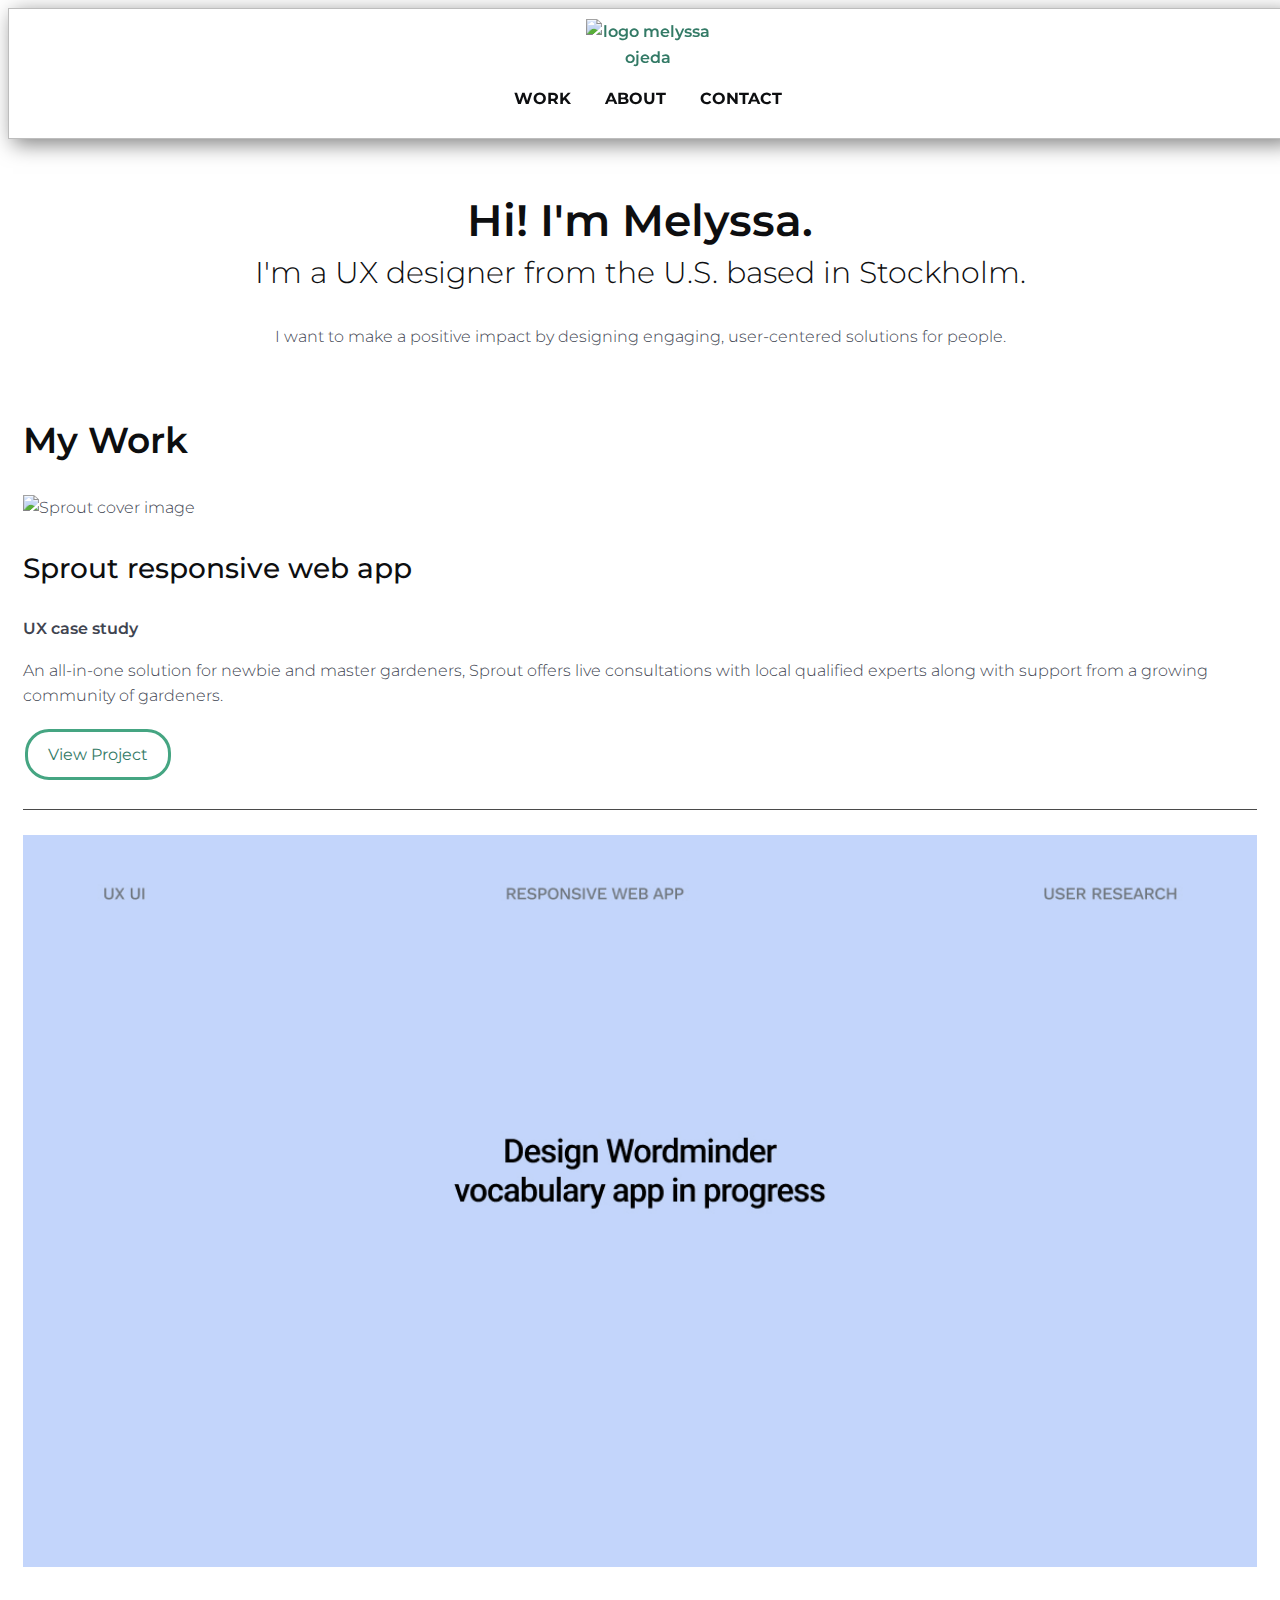
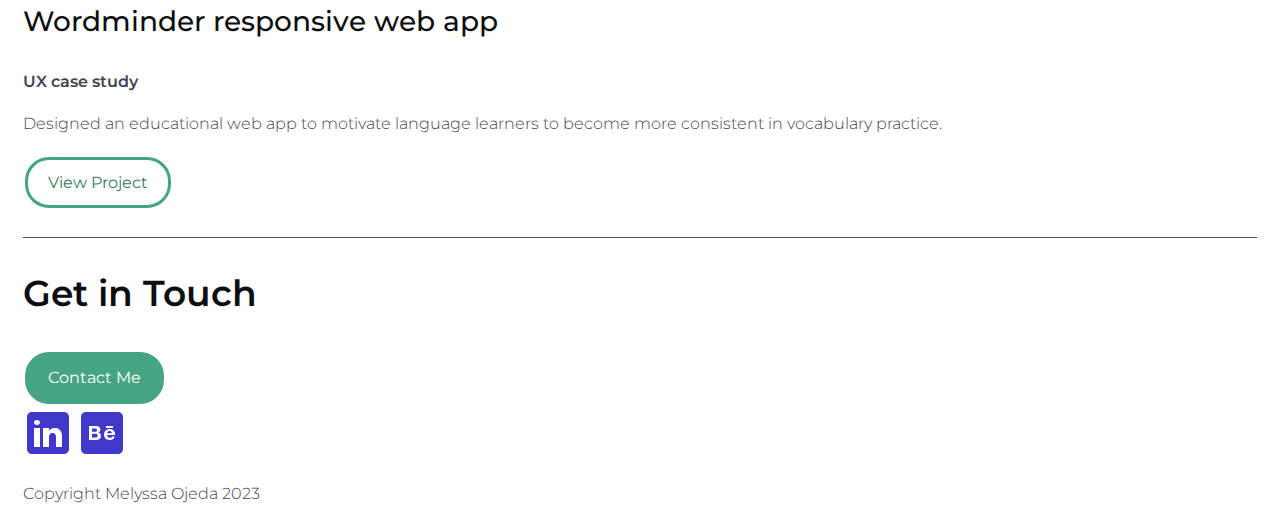
==== index.html @ 409c0644 "Update Website" ====
<!DOCTYPE html>
<html lang="en" dir="ltr">

<head>
    <meta charset="UTF-8">
    <meta name="viewport" content="width=device-width, initial-scale=1.0">
    <meta name="viewport" content="width=device-width, initial-scale=1">
    <link rel="stylesheet" type="text/css" href="css/necolas.github.io_normalize.css_8.0.1_normalize.css">
    <link rel="stylesheet" type="text/css" href="css/style.css">
    <link rel="preconnect" href="https://fonts.googleapis.com">
    <link rel="preconnect" href="https://fonts.gstatic.com" crossorigin>
    <link href="https://fonts.googleapis.com/css2?family=Montserrat:ital,wght@0,300;0,500;0,600;1,300&display=swap" rel="stylesheet">
    <title>Melyssa Ojeda - UX Designer</title>
</head>

<body class="home">
    <header>
        <div class="container">
            <a href="index.html"><img class="logo" src="img/logo_melyssa_ojeda.svg" alt="logo melyssa ojeda"></a>
            <nav>
                <ul class="navigation">
                    <li><a href="index.html">Work</a></li>
                    <li><a href="about.html">About</a></li>
                    <li><a href="#contact">Contact</a></li>
                </ul>
            </nav>
        </div>
    </header>

    <main>
        <section id="hero">
            <div class="container">
                <h1>Hi! I'm Melyssa.
                    <span class="span">I'm a UX designer from the U.S. based in Stockholm.</span>
                </h1>
                <p>
                    I want to make a positive impact by designing engaging, user-centered solutions for people.
                </p>
            </div>
        </section>

        <section id="work">
            <div class="container">
                <h2>My Work</h2>
                <div class="row project-card">
                    <div class="column project-card__image-wrapper">
                        <picture class="project-card__image">
                            <source srcset="img/sprout/sprout_cover_small.jpg" media="(max-width:767px)">
                            <img src="img/sprout/sprout_cover_big.jpg" alt="Sprout cover image">
                        </picture>
                    </div>
                    <div class="column project-card__content-wrapper">
                        <h3 class="project-card__heading">Sprout responsive web app</h3>
                        <p class="project-card__subtitle">
                            UX case study
                        </p>
                        <p class="project-card__text">
                            An all-in-one solution for newbie and master gardeners, Sprout offers live consultations with local qualified experts along with support from a growing community of gardeners.
                        </p>
                        <a class="button" href="sprout.html">View Project</a>
                    </div>
                </div>

                <div class="row project-card">
                    <div class="column project-card__image-wrapper">
                        <picture class="project-card__image">
                            <source srcset="img/wordminder/wordminder_cover_600px.jpg" media="(max-width:767px)">
                            <img src="img/wordminder/wordminder_cover_1200px.jpg" alt="wordminder cover image">
                        </picture>
                    </div>
                    <div class="column project-card__content-wrapper">
                        <h3 class="project-card__heading">Wordminder responsive web app</h3>
                        <p class="project-card__subtitle">
                            UX case study
                        </p>
                        <p class="project-card__text">
                            Designed an educational web app to motivate language learners to become more consistent in vocabulary practice.
                        </p>
                        <a class="button" href="#">View Project</a>
                    </div>
                </div>
            </div>
        </section>
    </main>

    <footer id="contact">
        <div class="container">
            <h2>Get in Touch</h2>

            <div class="Contact">
                <a class="button filled" href="javascript:void(window.open('https://form.jotform.com/232074733572355','blank','scrollbars=yes,toolbar=no,width=700,height=500'))">
                    Contact Me
                </a>
            </div>

            <div class="social">
                <a class="social icon" href="https://www.linkedin.com/in/melyssa-o-b16b2b248/" target="_blank">
                    <svg xmlns="http://www.w3.org/2000/svg"  viewBox="0 0 50 50" width="50px" height="50px">    <path d="M41,4H9C6.24,4,4,6.24,4,9v32c0,2.76,2.24,5,5,5h32c2.76,0,5-2.24,5-5V9C46,6.24,43.76,4,41,4z M17,20v19h-6V20H17z M11,14.47c0-1.4,1.2-2.47,3-2.47s2.93,1.07,3,2.47c0,1.4-1.12,2.53-3,2.53C12.2,17,11,15.87,11,14.47z M39,39h-6c0,0,0-9.26,0-10 c0-2-1-4-3.5-4.04h-0.08C27,24.96,26,27.02,26,29c0,0.91,0,10,0,10h-6V20h6v2.56c0,0,1.93-2.56,5.81-2.56 c3.97,0,7.19,2.73,7.19,8.26V39z"/>
                    </svg>
                </a>
                <a class="social icon" href="https://www.behance.net/melyssaojeda" target="_blank">
                    <svg xmlns="http://www.w3.org/2000/svg"  viewBox="0 0 50 50" width="50px" height="50px">    <path d="M 9 4 C 6.24 4 4 6.24 4 9 L 4 41 C 4 43.76 6.24 46 9 46 L 41 46 C 43.76 46 46 43.76 46 41 L 46 9 C 46 6.24 43.76 4 41 4 L 9 4 z M 12 18 L 18.730469 18 C 19.460469 18 23.410156 17.950312 23.410156 21.570312 C 23.410156 23.490313 22.099766 24.139688 21.509766 24.429688 C 22.389766 24.709688 24 25.52 24 28 C 24 31.83 19.609531 32 19.019531 32 L 12 32 L 12 18 z M 29 18 L 36 18 L 36 20 L 29 20 L 29 18 z M 15 20.429688 L 15 23.710938 L 18.220703 23.710938 C 18.660703 23.710938 20.119141 23.47 20.119141 22 C 20.119141 20.53 18.219687 20.429688 17.929688 20.429688 L 15 20.429688 z M 32.730469 21 C 36.630469 21 37.689609 24.039766 37.849609 24.759766 C 37.999609 25.489766 38 26.13 38 27 L 30.099609 27 C 30.099609 27.87 30.560625 29.830078 32.890625 29.830078 C 33.510625 29.830078 33.969453 29.680625 34.439453 29.390625 C 34.899453 29.100625 35.060938 28.819297 35.210938 28.529297 L 37.839844 28.529297 C 37.379844 29.679297 36.760078 30.550859 35.830078 31.130859 C 34.900078 31.710859 33.820078 32 32.580078 32 C 31.800078 32 31.03 31.850547 30.25 31.560547 C 29.63 31.270547 29.010781 30.840156 28.550781 30.410156 C 28.090781 29.970156 27.780703 29.389922 27.470703 28.669922 C 27.160703 28.089922 27 27.22 27 26.5 C 27 25.78 27.290469 21 32.730469 21 z M 32.730469 23.029297 C 30.470469 23.029297 30.099609 25.199844 30.099609 25.339844 L 35.060547 25.339844 C 34.900547 24.619844 34.250469 23.029297 32.730469 23.029297 z M 15 25.710938 L 15 29.570312 L 18.351562 29.570312 C 18.640563 29.570312 20.679688 29.480937 20.679688 27.710938 C 20.679687 25.950937 19.077562 25.710938 18.351562 25.710938 L 15 25.710938 z"/>
                    </svg>
                </a>
            </div>

            <div class="Copyright">
                <p>Copyright Melyssa Ojeda 2023
                </p>
            </div>
        </div>
    </footer>

</body>

</html>
---- css/style.css ----
img {
  width: 100%;
}

* {
  box-sizing: border-box;
}

body {
  background-color: #fff;
  font-family: 'Montserrat', sans-serif;
  font-size: 16px;
  font-weight: 300;
  line-height: 1.6;
  color: #404450;
}

h1,
h2,
h3,
h4 {
  line-height: 1.4;
  color: #0d0e10;
}

h1 {
  font-size: 2.75em;
  font-weight: 600;
}

h2 {
  font-size: 2.25em;
  font-weight: 600;
}

h3 {
  font-size: 1.75em;
  font-weight: 500;
}

.span {
  font-family: 'Montserrat', sans-serif;
  font-size: 30px;
  font-weight: 300;
  display: block;
}

.project-card__subtitle {
  font-weight: 600;
}

a {
  font-weight: 600;
  text-decoration: none;
  color: #337a66;
}

a:visited {
  font-weight: 600;
  text-decoration: none;
  color: #337a66;
}

a:hover {
  text-decoration: underline;
  color: #2a1fff;
}

a:active {
  text-decoration: underline;
  color: #994c30;
}

a:focus {
  text-decoration: underline;
  color: #2a1fff;
}

.button {
  display: inline-block;
  background-color: #fff;
  color: #337a66;
  border: 3px solid #45a582;
  text-align: center;
  cursor: pointer;
  border-radius: 24px;
  text-decoration: none;
  font-weight: 400;
  padding: 10px 20px;
  margin: 4px 2px;
  transition: 0.3s;
}

.button:visited {
  background-color: #fff;
  color: #45a582;
  text-decoration: none;
}

.button:hover {
  background-color: #45a582;
  color: #fff;
  text-decoration: none;
  transition: 0.3s;
}

.button:focus {
  background-color: #45a582;
  color: #fff;
  text-decoration: none;
}

.button:active {
  background-color: #45a582;
  color: #fff;
  text-decoration: none;
}

.button.filled {
  background-color: #45a582;
  color: #fff;
}

.button.filled:hover {
  background-color: #fff;
  color: #45a582;
}

.button.filled:focus {
  background-color: #45a582;
  color: #fff;
}

.button.filled:active {
  background-color: #45a582;
  color: #fff;
}

.social.icon {
  fill: #4038c8;
}

/* Layout styling */

.container {
  padding: 0 15px;
}

.row {
  margin: 25px 0;
}

#work .row {
  padding-bottom: 25px;
  border-bottom: 1px solid #4a4a4a;
}

#hero h1 {
  text-align: center;
}

#hero p {
  text-align: center;
}

.logo {
  max-width: 125px;
}

header {
  background-color: #fff;
  text-align: center;
  padding: 10px;
  height: [object Object]px;
  border: solid #bdbdbd 1px;
  box-shadow: 5px 5px 20px rgba(0, 0, 0, 0.5);
  -webkit-box-shadow: 5px 5px 20px rgba(0, 0, 0, 0.5);
  -moz-box-shadow: 5px 5px 20px rgba(0, 0, 0, 0.5);
  position: fixed;
  width: 100%;
}

main {
  padding-top: 133px;
}

#hero {
  background-color: #fff;
  padding: 20px 0;
  display: inline-block;
  width: 100%;
}

nav > ul {
  list-style-type: none;
  padding: 0;
  display: inline-block;
  width: 100%;
}

nav > ul > li {
  display: inline-block;
}

nav > ul > li > a {
  padding: 0 15px;
  text-transform: uppercase;
  font-weight: 700;
  color: #0d0e10;
}

nav > ul > li > a:visited {
  color: #0d0e10;
}

nav > ul > li > a:hover {
  color: #0d0e10;
}

nav > ul > li > a:focus {
  color: #4038c8;
}

nav > ul > li > a:active {
  color: #0d0e10;
}
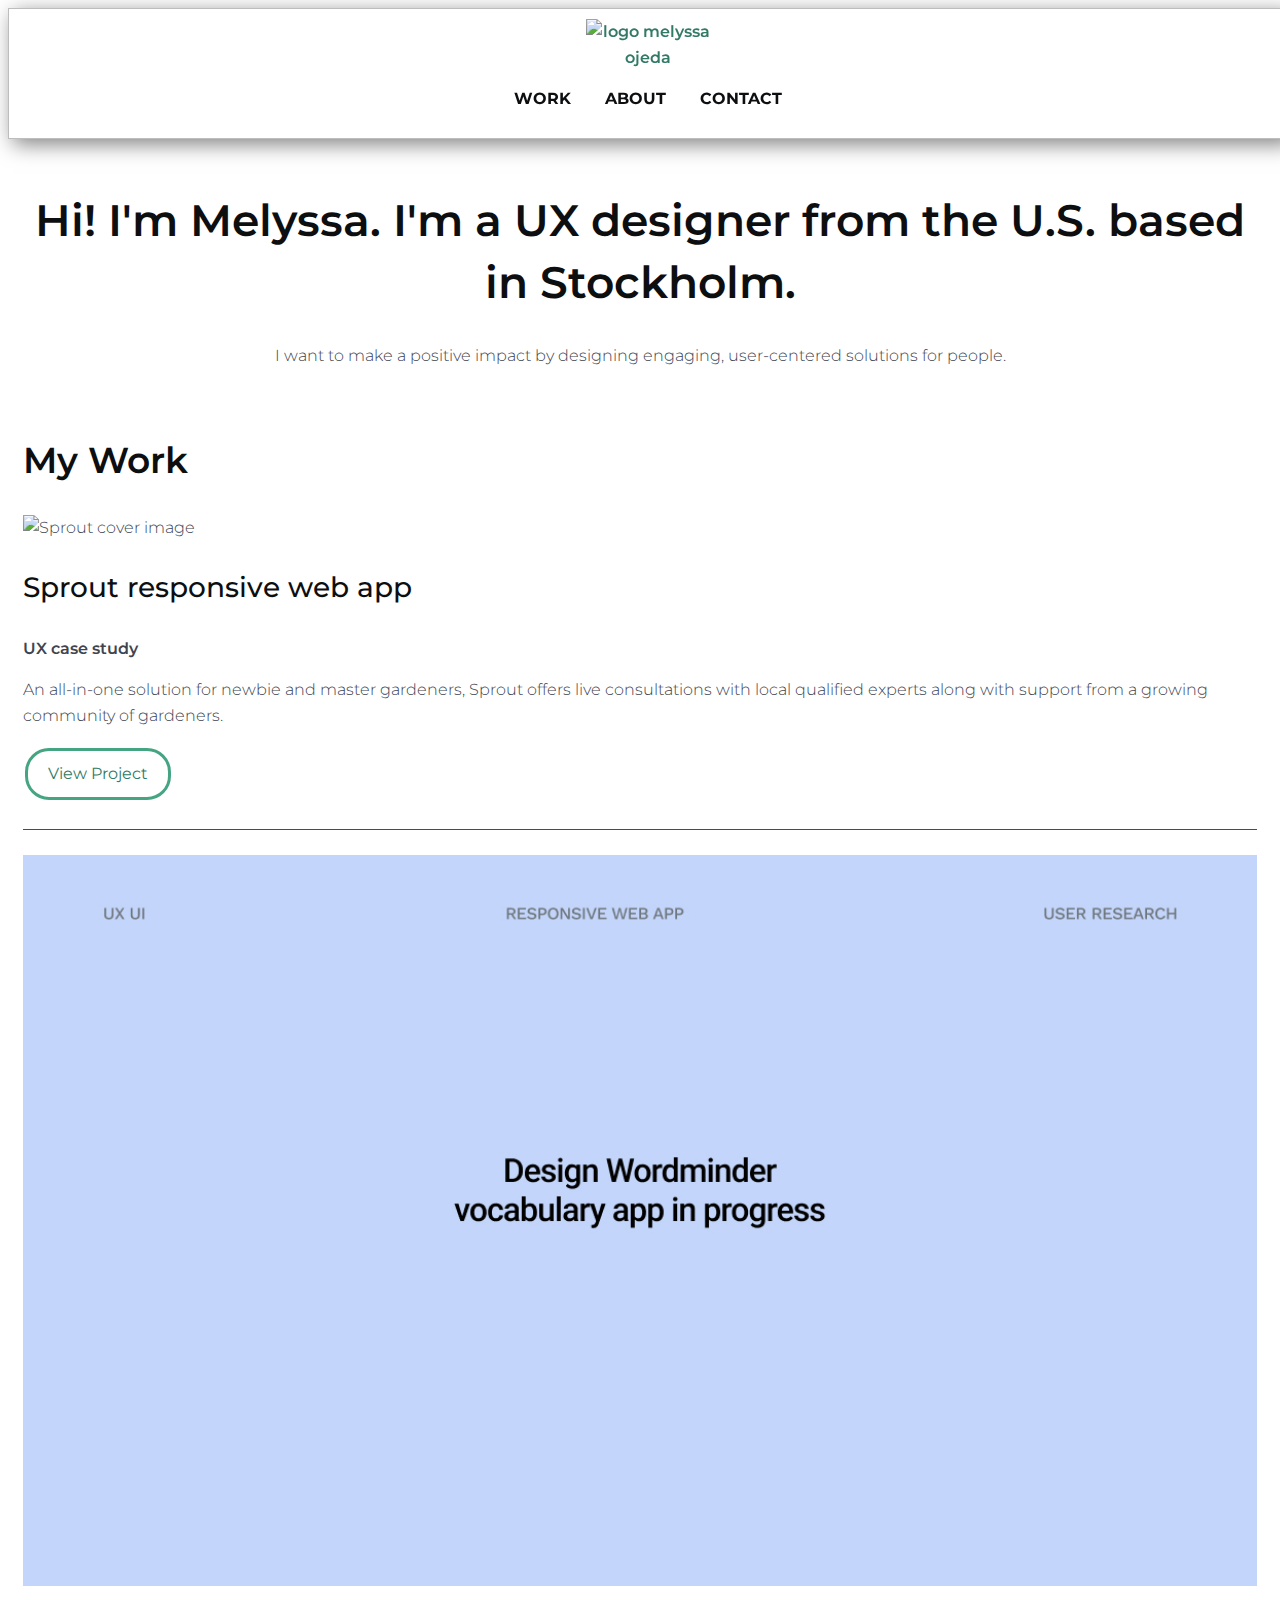
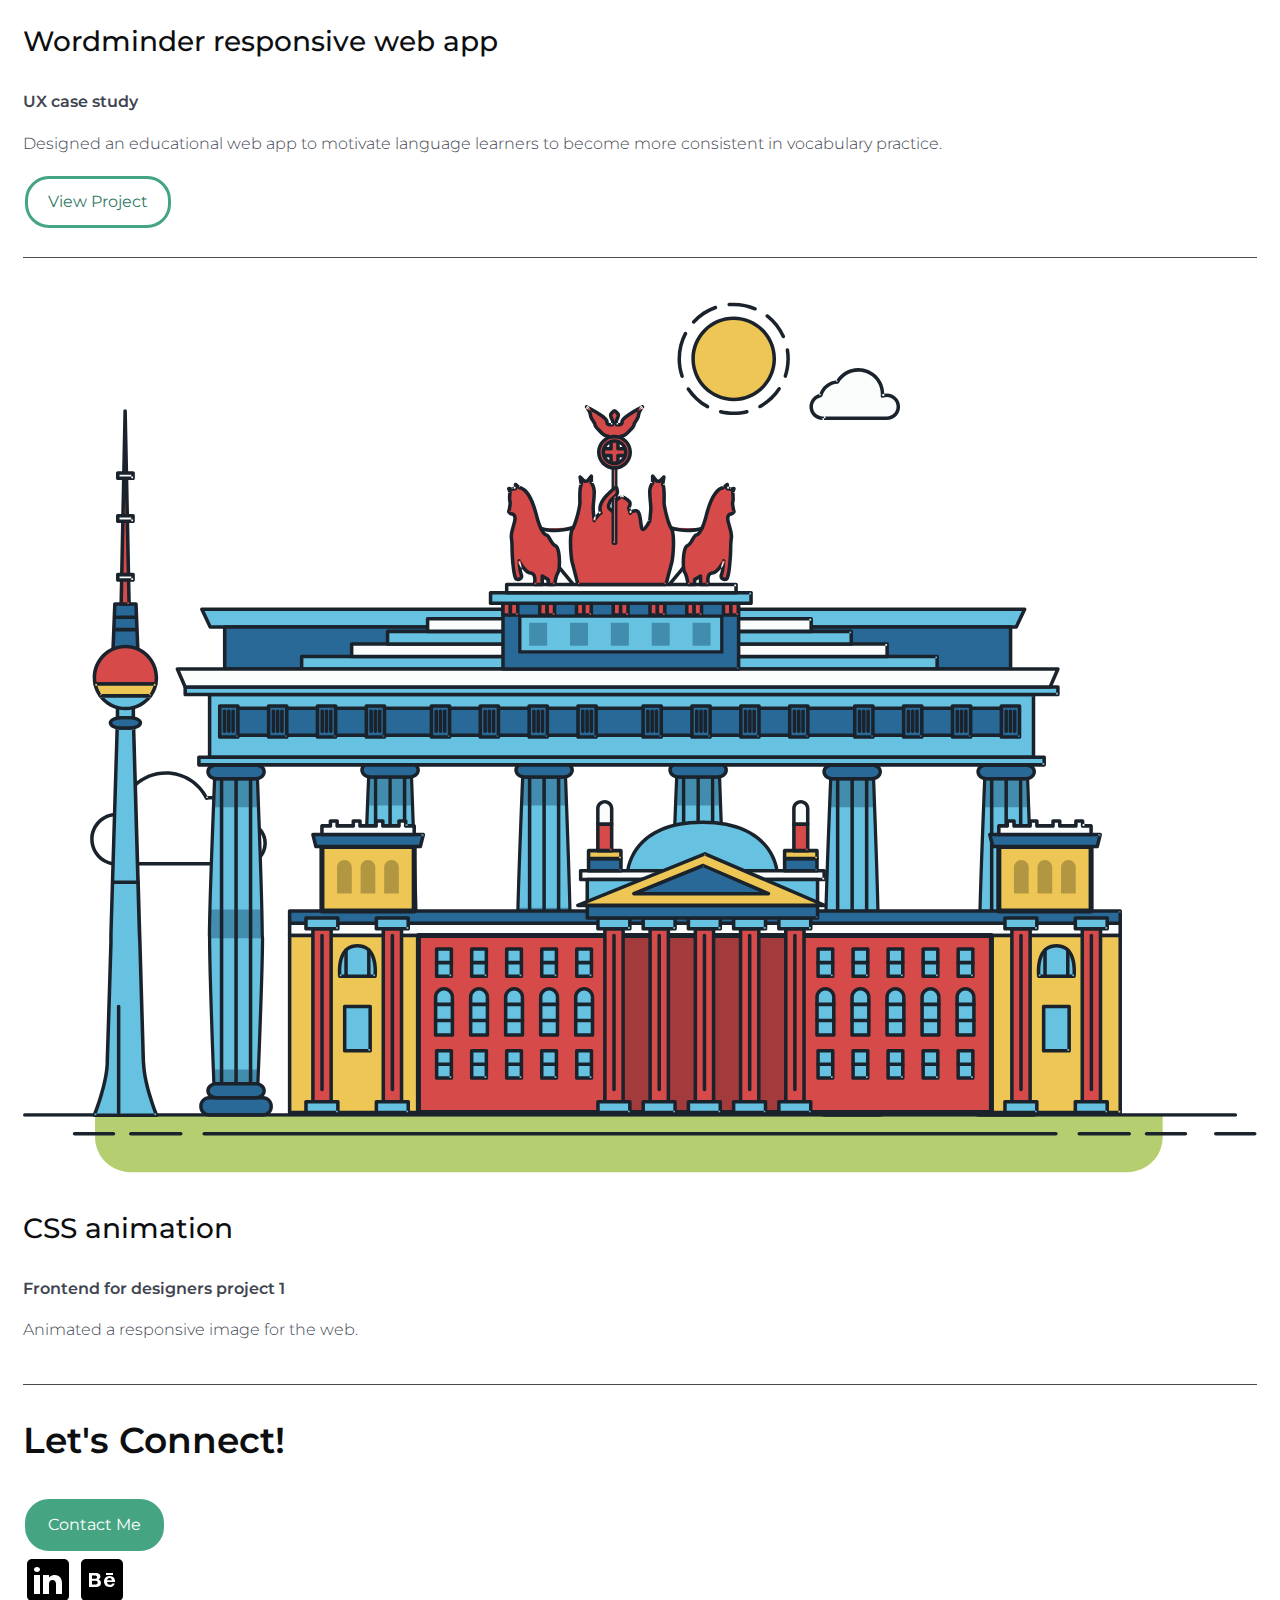
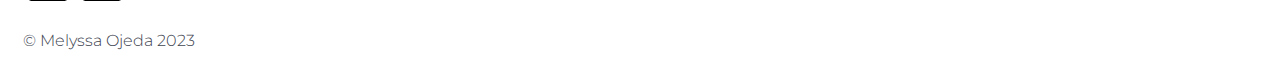
==== commit 3145368d: "Add JS to Website" ====
--- a/index.html
+++ b/index.html
@@ -16,9 +16,9 @@
 <body class="home">
     <header>
         <div class="container">
-            <a href="index.html"><img class="logo" src="img/logo_melyssa_ojeda.svg" alt="logo melyssa ojeda"></a>
+            <a href="index.html" class="logo-link"><img class="logo" src="img/logo_melyssa_ojeda.svg" alt="logo melyssa ojeda"></a>
             <nav>
-                <ul class="navigation">
+                <ul class="navigation brackets">
                     <li><a href="index.html">Work</a></li>
                     <li><a href="about.html">About</a></li>
                     <li><a href="#contact">Contact</a></li>
@@ -31,7 +31,7 @@
         <section id="hero">
             <div class="container">
                 <h1>Hi! I'm Melyssa.
-                    <span class="span">I'm a UX designer from the U.S. based in Stockholm.</span>
+                    <span class="hero-accent">I'm a UX designer from the U.S. based in Stockholm.</span>
                 </h1>
                 <p>
                     I want to make a positive impact by designing engaging, user-centered solutions for people.
@@ -43,13 +43,13 @@
             <div class="container">
                 <h2>My Work</h2>
                 <div class="row project-card">
-                    <div class="column project-card__image-wrapper">
+                    <div class="column col-md-6 col-lg-7 project-card__image wrapper">
                         <picture class="project-card__image">
                             <source srcset="img/sprout/sprout_cover_small.jpg" media="(max-width:767px)">
                             <img src="img/sprout/sprout_cover_big.jpg" alt="Sprout cover image">
                         </picture>
                     </div>
-                    <div class="column project-card__content-wrapper">
+                    <div class="column col-md-6 col-lg-5 project-card_content wrapper">
                         <h3 class="project-card__heading">Sprout responsive web app</h3>
                         <p class="project-card__subtitle">
                             UX case study
@@ -62,13 +62,13 @@
                 </div>
 
                 <div class="row project-card">
-                    <div class="column project-card__image-wrapper">
+                    <div class="column col-md-6 col-lg-7 project-card__image wrapper">
                         <picture class="project-card__image">
                             <source srcset="img/wordminder/wordminder_cover_600px.jpg" media="(max-width:767px)">
                             <img src="img/wordminder/wordminder_cover_1200px.jpg" alt="wordminder cover image">
                         </picture>
                     </div>
-                    <div class="column project-card__content-wrapper">
+                    <div class="column col-md-6 col-lg-5 project-card_content wrapper">
                         <h3 class="project-card__heading">Wordminder responsive web app</h3>
                         <p class="project-card__subtitle">
                             UX case study
@@ -79,13 +79,626 @@
                         <a class="button" href="#">View Project</a>
                     </div>
                 </div>
+
+                <div class="row project-card">
+                    <div class="column col-md-6 col-lg-7">
+                        <svg id="about-picture" xmlns="http://www.w3.org/2000/svg" class="berlin-illustration" height="auto" viewBox="0 0 700 505" xmlns:xlink="http://www.w3.org/1999/xlink">
+                            <defs>
+                                <polygon id="a" points=".06 231.917 .06 .929 688.717 .929 688.717 231.917"></polygon>
+                            </defs>
+                            <g fill="none" fill-rule="evenodd">
+                              <g transform="translate(0 241)" class="cloud-front">
+                              <path fill="#1A232C" d="M87.602,29 L87.602,28 C87.326,28.001 87.103,28.024 86.927,28.033 L86.979,29.031 L87.947,28.78 C85.741,20.282 78.041,14.002 68.852,14 C67.858,14 66.904,14.096 65.98,14.231 L66.125,15.22 L67.019,14.772 C62.626,6.015 53.567,0.001 43.102,0 C29.041,0.002 17.524,10.848 16.443,24.632 L17.44,24.71 L17.606,23.724 C16.803,23.589 15.969,23.5 15.102,23.5 C6.817,23.501 0.102,30.215 0.102,38.5 C0.102,46.785 6.817,53.499 15.102,53.5 L87.602,53.5 C94.644,53.499 100.351,47.792 100.352,40.75 C100.351,33.708 94.644,28.001 87.602,28 L87.602,30 C90.573,30 93.254,31.202 95.203,33.149 C97.15,35.097 98.351,37.778 98.352,40.75 C98.351,43.722 97.15,46.403 95.203,48.351 C93.254,50.298 90.573,51.5 87.602,51.5 L15.102,51.5 C11.509,51.5 8.265,50.046 5.909,47.692 C3.555,45.337 2.102,42.093 2.102,38.5 C2.102,34.907 3.555,31.663 5.909,29.308 C8.265,26.954 11.509,25.5 15.102,25.5 C15.831,25.5 16.553,25.575 17.273,25.697 C17.551,25.743 17.832,25.672 18.055,25.499 C18.277,25.325 18.414,25.07 18.436,24.789 C19.436,12.04 30.094,1.998 43.102,2 C52.786,1.999 61.163,7.564 65.231,15.669 C65.425,16.055 65.842,16.272 66.27,16.21 C67.132,16.084 67.988,16 68.852,16 C77.108,15.998 84.027,21.647 86.011,29.283 C86.13,29.741 86.557,30.054 87.031,30.03 C87.27,30.017 87.457,29.999 87.602,30 L87.602,29" transform="translate(38 36)"></path>
+                                </g>
+                                <path fill="#B5CE6F" d="M646.484,484.382 C646.484,489.501 644.531,494.62 640.627,498.525 C636.722,502.43 631.603,504.382 626.484,504.382 L60.873,504.382 C55.754,504.382 50.636,502.43 46.731,498.525 C42.826,494.62 40.873,489.501 40.873,484.382 L40.873,471.917 L646.484,471.917 L646.484,484.382"></path>
+                                <polyline fill="#67C2E2" points="334.824 185.029 101.449 185.029 106.209 195.08 563.438 195.08 568.2 185.029 334.824 185.029"></polyline>
+                                <path fill="#1A232C" d="M334.824,185.029 L334.824,184.029 L101.449,184.029 C101.104,184.029 100.788,184.203 100.604,184.494 C100.42,184.785 100.398,185.146 100.545,185.457 L105.306,195.508 C105.471,195.856 105.824,196.079 106.209,196.079 L563.438,196.079 C563.824,196.079 564.177,195.856 564.342,195.508 L569.104,185.457 C569.251,185.146 569.229,184.785 569.045,184.494 C568.861,184.203 568.544,184.029 568.2,184.029 L334.824,184.029 L334.824,186.029 L566.62,186.029 L562.806,194.08 L106.842,194.08 L103.029,186.029 L334.824,186.029 L334.824,185.029"></path>
+                                <polygon fill="#296997" points="114.416 218.974 560.222 218.974 560.222 195.08 114.416 195.08"></polygon>
+                                <path fill="#1A232C" d="M560.222,218.974 L560.222,217.974 L115.416,217.974 L115.416,196.079 L559.222,196.079 L559.222,218.974 L560.222,218.974 L560.222,217.974 L560.222,218.974 L561.222,218.974 L561.222,195.08 C561.222,194.816 561.115,194.559 560.929,194.372 C560.742,194.186 560.485,194.08 560.222,194.08 L114.416,194.08 C114.152,194.08 113.895,194.186 113.708,194.372 C113.522,194.559 113.416,194.816 113.416,195.08 L113.416,218.974 C113.416,219.237 113.522,219.495 113.708,219.681 C113.895,219.867 114.152,219.974 114.416,219.974 L560.222,219.974 C560.485,219.974 560.742,219.867 560.929,219.681 C561.115,219.495 561.222,219.237 561.222,218.974 L560.222,218.974"></path>
+                                <polygon fill="#67C2E2" points="105.85 269.08 573.225 269.08 573.225 233.398 105.85 233.398"></polygon>
+                                <path fill="#1A232C" d="M573.225,233.398 L573.225,232.398 L105.85,232.398 C105.587,232.398 105.329,232.505 105.143,232.691 C104.957,232.877 104.85,233.134 104.85,233.398 L104.85,269.08 C104.85,269.344 104.957,269.601 105.143,269.788 C105.329,269.974 105.587,270.08 105.85,270.08 L573.225,270.08 C573.488,270.08 573.745,269.974 573.932,269.788 C574.118,269.601 574.225,269.344 574.225,269.08 L574.225,233.398 C574.225,233.134 574.118,232.877 573.932,232.691 C573.745,232.505 573.488,232.398 573.225,232.398 L573.225,233.398 L572.225,233.398 L572.225,268.08 L106.85,268.08 L106.85,234.398 L573.225,234.398 L573.225,233.398 L572.225,233.398 L573.225,233.398"></path>
+                                <polygon fill="#296997" points="116.751 256.508 562.557 256.508 562.557 241.243 116.751 241.243"></polygon>
+                                <path fill="#1A232C" d="M562.557,256.508 L562.557,255.508 L117.75,255.508 L117.75,242.243 L561.557,242.243 L561.557,256.508 L562.557,256.508 L562.557,255.508 L562.557,256.508 L563.557,256.508 L563.557,241.243 C563.557,240.979 563.45,240.722 563.264,240.535 C563.078,240.349 562.82,240.243 562.557,240.243 L116.75,240.243 C116.487,240.243 116.23,240.349 116.043,240.535 C115.857,240.722 115.751,240.979 115.751,241.243 L115.751,256.508 C115.751,256.771 115.857,257.029 116.043,257.215 C116.23,257.401 116.487,257.508 116.751,257.508 L562.557,257.508 C562.82,257.508 563.077,257.401 563.264,257.215 C563.45,257.029 563.557,256.771 563.557,256.508 L562.557,256.508"></path>
+                                <polygon fill="#67C2E2" points="158.07 218.974 518.563 218.974 518.563 211.858 158.07 211.858"></polygon>
+                                <path fill="#1A232C" d="M518.563,211.858 L518.563,210.858 L158.07,210.858 C157.807,210.858 157.549,210.964 157.363,211.151 C157.177,211.337 157.07,211.594 157.07,211.858 L157.07,218.974 C157.07,219.237 157.177,219.495 157.363,219.681 C157.549,219.867 157.807,219.974 158.07,219.974 L518.563,219.974 C518.826,219.974 519.083,219.867 519.27,219.681 C519.456,219.495 519.562,219.237 519.562,218.974 L519.562,211.858 C519.562,211.594 519.456,211.337 519.27,211.151 C519.083,210.964 518.826,210.858 518.563,210.858 L518.563,211.858 L517.563,211.858 L517.563,217.974 L159.07,217.974 L159.07,212.858 L518.563,212.858 L518.563,211.858 L517.563,211.858 L518.563,211.858"></path>
+                                <polygon fill="#FBFDFC" points="186.438 211.858 490.194 211.858 490.194 204.741 186.438 204.741"></polygon>
+                                <path fill="#1A232C" d="M490.194,204.741 L490.194,203.741 L186.438,203.741 C186.175,203.741 185.917,203.848 185.731,204.034 C185.545,204.221 185.438,204.478 185.438,204.741 L185.438,211.858 C185.438,212.121 185.545,212.379 185.731,212.565 C185.917,212.751 186.175,212.858 186.438,212.858 L490.194,212.858 C490.458,212.858 490.715,212.751 490.902,212.565 C491.088,212.379 491.194,212.121 491.194,211.858 L491.194,204.741 C491.194,204.478 491.088,204.221 490.902,204.034 C490.715,203.848 490.458,203.741 490.194,203.741 L490.194,204.741 L489.194,204.741 L489.194,210.858 L187.438,210.858 L187.438,205.741 L490.194,205.741 L490.194,204.741 L489.194,204.741 L490.194,204.741"></path>
+                                <polygon fill="#67C2E2" points="206.805 204.741 469.828 204.741 469.828 197.624 206.805 197.624"></polygon>
+                                <path fill="#1A232C" d="M469.828,197.624 L469.828,196.624 L206.805,196.624 C206.541,196.624 206.284,196.731 206.098,196.917 C205.911,197.103 205.805,197.361 205.805,197.624 L205.805,204.741 C205.805,205.005 205.911,205.262 206.098,205.449 C206.284,205.635 206.541,205.741 206.805,205.741 L469.828,205.741 C470.091,205.741 470.349,205.635 470.535,205.449 C470.722,205.262 470.828,205.005 470.828,204.741 L470.828,197.624 C470.828,197.361 470.722,197.103 470.535,196.917 C470.349,196.731 470.091,196.624 469.828,196.624 L469.828,197.624 L468.828,197.624 L468.828,203.741 L207.805,203.741 L207.805,198.624 L469.828,198.624 L469.828,197.624 L468.828,197.624 L469.828,197.624"></path>
+                                <polygon fill="#FBFDFC" points="229.521 197.624 447.111 197.624 447.111 190.509 229.521 190.509"></polygon>
+                                <path fill="#1A232C" d="M447.111,190.509 L447.111,189.509 L229.521,189.509 C229.258,189.509 229,189.616 228.814,189.802 C228.628,189.988 228.521,190.246 228.521,190.509 L228.521,197.624 C228.521,197.888 228.628,198.145 228.814,198.332 C229,198.518 229.258,198.624 229.521,198.624 L447.111,198.624 C447.375,198.624 447.632,198.518 447.818,198.332 C448.005,198.145 448.111,197.888 448.111,197.624 L448.111,190.509 C448.111,190.246 448.005,189.988 447.818,189.802 C447.632,189.616 447.375,189.509 447.111,189.509 L447.111,190.509 L446.111,190.509 L446.111,196.624 L230.521,196.624 L230.521,191.509 L447.111,191.509 L447.111,190.509 L446.111,190.509 L447.111,190.509"></path>
+                                <path fill="#67C2E2" d="M135.607,355.447 C135.163,337.766 134.264,313.326 133.648,297.387 C133.274,287.721 133.004,281.18 133.004,281.18 L108.722,281.18 C108.722,281.18 108.452,287.721 108.079,297.387 C107.462,313.326 106.563,337.766 106.119,355.447 C105.953,362.059 105.85,367.732 105.85,371.653 L105.85,371.654 C105.85,386.117 107.243,424.332 108.089,446.189 C108.457,455.706 108.722,462.126 108.722,462.126 L133.004,462.126 C133.004,462.126 133.269,455.706 133.637,446.189 C134.482,424.332 135.876,386.117 135.876,371.654 L135.876,371.653 C135.876,367.732 135.773,362.059 135.607,355.447"></path>
+                                <path fill="#428DAE" d="M133.648 297.387L108.079 297.387C108.452 287.721 108.722 281.18 108.722 281.18L133.004 281.18C133.004 281.18 133.274 287.721 133.648 297.387M135.876 371.654L105.85 371.654 105.85 371.653C105.85 367.732 105.953 362.059 106.119 355.447L135.607 355.447C135.773 362.059 135.876 367.732 135.876 371.653L135.876 371.654M133.004 462.126L108.722 462.126C108.722 462.126 108.457 455.706 108.089 446.189L133.637 446.189C133.269 455.706 133.004 462.126 133.004 462.126"></path>
+                                <path fill="#1A232C" d="M109.612,461.199 L132.114,461.199 C132.447,453.007 134.949,390.886 134.949,371.653 C134.949,352.42 132.447,290.299 132.114,282.108 L109.612,282.108 C109.279,290.299 106.778,352.42 106.778,371.653 C106.778,390.886 109.279,453.007 109.612,461.199 Z M133.895,463.054 L107.832,463.054 L107.794,462.164 C107.766,461.466 104.922,392.193 104.922,371.653 C104.922,351.114 107.766,281.839 107.794,281.142 L107.832,280.252 L133.895,280.252 L133.931,281.142 C133.96,281.839 136.804,351.114 136.804,371.653 C136.804,392.193 133.96,461.466 133.931,462.164 L133.895,463.054 L133.895,463.054 Z"></path>
+                                <path fill="#1A232C" d="M111.638 281.18L111.638 462.126C111.638 462.679 112.086 463.126 112.638 463.126 113.19 463.126 113.638 462.679 113.638 462.126L113.638 281.18C113.638 280.628 113.19 280.18 112.638 280.18 112.086 280.18 111.638 280.628 111.638 281.18M119.863 281.18L119.863 462.126C119.863 462.679 120.311 463.126 120.863 463.126 121.416 463.126 121.863 462.679 121.863 462.126L121.863 281.18C121.863 280.628 121.416 280.18 120.863 280.18 120.311 280.18 119.863 280.628 119.863 281.18M128.088 281.18L128.088 462.126C128.088 462.679 128.536 463.126 129.088 463.126 129.64 463.126 130.088 462.679 130.088 462.126L130.088 281.18C130.088 280.628 129.64 280.18 129.088 280.18 128.536 280.18 128.088 280.628 128.088 281.18"></path>
+                                <path fill="#296997" d="M136.79,277.265 C136.79,279.418 134.675,281.18 132.09,281.18 L109.636,281.18 C107.051,281.18 104.936,279.418 104.936,277.265 C104.936,275.111 107.051,273.349 109.636,273.349 L132.09,273.349 C134.675,273.349 136.79,275.111 136.79,277.265"></path>
+                                <path fill="#1A232C" d="M136.79,277.265 L135.79,277.265 C135.789,278.005 135.433,278.704 134.769,279.262 C134.109,279.814 133.155,280.181 132.09,280.18 L109.636,280.18 C108.571,280.181 107.617,279.814 106.956,279.262 C106.293,278.704 105.936,278.005 105.936,277.265 C105.936,276.524 106.293,275.825 106.957,275.267 C107.617,274.715 108.571,274.348 109.636,274.349 L132.09,274.349 C133.155,274.348 134.109,274.716 134.769,275.267 C135.433,275.825 135.789,276.524 135.79,277.265 L137.79,277.265 C137.791,275.851 137.09,274.593 136.049,273.731 C135.006,272.863 133.61,272.35 132.09,272.349 L109.636,272.349 C108.116,272.35 106.72,272.863 105.676,273.731 C104.636,274.593 103.935,275.851 103.936,277.265 C103.935,278.678 104.636,279.937 105.677,280.798 C106.72,281.666 108.116,282.179 109.636,282.18 L132.09,282.18 C133.61,282.179 135.006,281.666 136.049,280.798 C137.09,279.937 137.791,278.678 137.79,277.265 L136.79,277.265"></path>
+                                <path fill="#296997" d="M140.775,467.217 C140.775,469.803 138.661,471.917 136.076,471.917 L105.65,471.917 C103.065,471.917 100.951,469.803 100.951,467.217 L100.951,466.825 C100.951,464.241 103.065,462.126 105.65,462.126 L136.076,462.126 C138.661,462.126 140.775,464.241 140.775,466.825 L140.775,467.217"></path>
+                                <path fill="#1A232C" d="M140.775,467.217 L139.775,467.217 C139.775,468.235 139.361,469.155 138.688,469.83 C138.013,470.503 137.093,470.917 136.076,470.917 L105.65,470.917 C104.633,470.917 103.713,470.504 103.038,469.83 C102.365,469.155 101.951,468.235 101.951,467.217 L101.951,466.825 C101.951,465.808 102.365,464.889 103.038,464.214 C103.713,463.54 104.633,463.127 105.65,463.126 L136.076,463.126 C137.093,463.127 138.013,463.54 138.688,464.214 C139.362,464.889 139.775,465.808 139.775,466.825 L139.775,467.217 L141.775,467.217 L141.775,466.825 C141.772,463.684 139.217,461.13 136.076,461.126 L105.65,461.126 C102.509,461.13 99.955,463.684 99.951,466.825 L99.951,467.217 C99.954,470.36 102.509,472.914 105.65,472.917 L136.076,472.917 C139.217,472.914 141.772,470.36 141.775,467.217 L140.775,467.217"></path>
+                                <path fill="#296997" d="M136.79,458.208 C136.79,460.363 134.675,462.126 132.09,462.126 L109.636,462.126 C107.051,462.126 104.936,460.363 104.936,458.208 C104.936,456.057 107.051,454.292 109.636,454.292 L132.09,454.292 C134.675,454.292 136.79,456.057 136.79,458.208"></path>
+                                <path fill="#1A232C" d="M136.79,458.208 L135.79,458.208 C135.789,458.949 135.432,459.649 134.769,460.207 C134.108,460.76 133.154,461.128 132.09,461.126 L109.636,461.126 C108.572,461.128 107.617,460.76 106.957,460.207 C106.293,459.649 105.936,458.949 105.936,458.208 C105.936,457.47 106.293,456.77 106.957,456.212 C107.617,455.659 108.572,455.291 109.636,455.292 L132.09,455.292 C133.154,455.291 134.108,455.659 134.769,456.212 C135.433,456.77 135.789,457.47 135.79,458.208 L137.79,458.208 C137.791,456.796 137.09,455.538 136.05,454.675 C135.006,453.808 133.61,453.294 132.09,453.292 L109.636,453.292 C108.115,453.294 106.719,453.808 105.676,454.675 C104.636,455.538 103.935,456.796 103.936,458.208 C103.935,459.622 104.636,460.881 105.676,461.743 C106.72,462.611 108.116,463.125 109.636,463.126 L132.09,463.126 C133.61,463.125 135.006,462.611 136.05,461.743 C137.09,460.881 137.791,459.622 137.79,458.208 L136.79,458.208"></path>
+                                <path fill="#67C2E2" d="M572.471,355.447 C572.025,337.766 571.126,313.326 570.51,297.387 C570.137,287.721 569.867,281.18 569.867,281.18 L545.585,281.18 C545.585,281.18 545.315,287.721 544.942,297.387 C544.326,313.326 543.427,337.766 542.981,355.447 C542.815,362.059 542.713,367.732 542.713,371.653 L542.713,371.654 C542.713,386.117 544.107,424.332 544.952,446.189 C545.32,455.706 545.585,462.126 545.585,462.126 L569.867,462.126 C569.867,462.126 570.132,455.706 570.499,446.189 C571.346,424.332 572.739,386.117 572.739,371.654 L572.739,371.653 C572.739,367.732 572.637,362.059 572.471,355.447"></path>
+                                <path fill="#428DAE" d="M569.582 297.387L566.951 297.387 566.951 282.108 568.977 282.108C569.063 284.206 569.29 289.841 569.582 297.387M564.951 297.387L545.871 297.387C546.162 289.841 546.39 284.206 546.476 282.108L564.951 282.108 564.951 297.387M571.8 369.187L566.951 369.187 566.951 356.265 571.562 356.265C571.685 361.272 571.771 365.701 571.8 369.187M564.951 369.187L543.653 369.187C543.684 365.512 543.777 360.79 543.912 355.447L553.551 355.447 553.551 356.265 564.951 356.265 564.951 369.187"></path>
+                                <path fill="#1A232C" d="M546.476,461.199 L568.977,461.199 C569.31,453.007 571.812,390.886 571.812,371.653 C571.812,352.42 569.31,290.299 568.977,282.108 L546.476,282.108 C546.142,290.299 543.642,352.42 543.642,371.653 C543.642,390.886 546.142,453.007 546.476,461.199 M570.758,463.054 L544.694,463.054 L544.658,462.164 C544.629,461.466 541.785,392.193 541.785,371.653 C541.785,351.114 544.629,281.839 544.658,281.142 L544.694,280.252 L570.758,280.252 L570.795,281.142 C570.823,281.839 573.667,351.114 573.667,371.653 C573.667,392.193 570.823,461.466 570.795,462.164 L570.758,463.054"></path>
+                                <path fill="#1A232C" d="M548.501 281.18L548.501 462.126C548.501 462.679 548.949 463.126 549.501 463.126 550.053 463.126 550.501 462.679 550.501 462.126L550.501 281.18C550.501 280.628 550.053 280.18 549.501 280.18 548.949 280.18 548.501 280.628 548.501 281.18M556.727 281.18L556.727 462.126C556.727 462.679 557.174 463.126 557.727 463.126 558.279 463.126 558.727 462.679 558.727 462.126L558.727 281.18C558.727 280.628 558.279 280.18 557.727 280.18 557.174 280.18 556.727 280.628 556.727 281.18M564.951 281.18L564.951 462.126C564.951 462.679 565.399 463.126 565.951 463.126 566.503 463.126 566.951 462.679 566.951 462.126L566.951 281.18C566.951 280.628 566.503 280.18 565.951 280.18 565.399 280.18 564.951 280.628 564.951 281.18"></path>
+                                <path fill="#296997" d="M573.653,277.265 C573.653,279.418 571.537,281.18 568.953,281.18 L546.499,281.18 C543.915,281.18 541.799,279.418 541.799,277.265 C541.799,275.111 543.915,273.349 546.499,273.349 L568.953,273.349 C571.537,273.349 573.653,275.111 573.653,277.265"></path>
+                                <path fill="#1A232C" d="M573.653,277.265 L572.653,277.265 C572.653,278.005 572.296,278.704 571.632,279.262 C570.972,279.814 570.017,280.181 568.953,280.18 L546.499,280.18 C545.435,280.181 544.48,279.814 543.82,279.262 C543.156,278.704 542.8,278.005 542.799,277.265 C542.8,276.525 543.156,275.825 543.82,275.267 C544.481,274.715 545.435,274.348 546.499,274.349 L568.953,274.349 C570.017,274.348 570.972,274.715 571.632,275.267 C572.296,275.825 572.653,276.525 572.653,277.265 L574.653,277.265 C574.654,275.851 573.953,274.593 572.912,273.731 C571.869,272.863 570.473,272.35 568.953,272.349 L546.499,272.349 C544.979,272.35 543.583,272.863 542.54,273.731 C541.499,274.593 540.798,275.851 540.799,277.265 C540.798,278.679 541.499,279.937 542.54,280.798 C543.583,281.666 544.979,282.179 546.499,282.18 L568.953,282.18 C570.473,282.179 571.869,281.666 572.912,280.798 C573.953,279.937 574.654,278.679 574.653,277.265 L573.653,277.265"></path>
+                                <path fill="#296997" d="M577.639,467.217 C577.639,469.803 575.524,471.917 572.938,471.917 L542.514,471.917 C539.929,471.917 537.813,469.803 537.813,467.217 L537.813,466.825 C537.813,464.241 539.929,462.126 542.514,462.126 L572.938,462.126 C575.524,462.126 577.639,464.241 577.639,466.825 L577.639,467.217"></path>
+                                <path fill="#1A232C" d="M577.639,467.217 L576.639,467.217 C576.638,468.235 576.225,469.155 575.551,469.83 C574.876,470.503 573.956,470.917 572.938,470.917 L542.514,470.917 C541.497,470.917 540.576,470.503 539.901,469.83 C539.227,469.155 538.814,468.234 538.813,467.217 L538.813,466.825 C538.814,465.808 539.227,464.889 539.901,464.214 C540.576,463.54 541.497,463.127 542.514,463.126 L572.938,463.126 C573.956,463.127 574.876,463.54 575.551,464.214 C576.225,464.888 576.638,465.808 576.639,466.825 L576.639,467.217 L578.639,467.217 L578.639,466.825 C578.635,463.684 576.081,461.13 572.938,461.126 L542.514,461.126 C539.372,461.13 536.817,463.684 536.813,466.825 L536.813,467.217 C536.817,470.36 539.372,472.914 542.514,472.917 L572.938,472.917 C576.081,472.914 578.635,470.359 578.639,467.217 L577.639,467.217"></path>
+                                <path fill="#296997" d="M573.653,458.208 C573.653,460.363 571.537,462.126 568.953,462.126 L546.499,462.126 C543.915,462.126 541.799,460.363 541.799,458.208 C541.799,456.057 543.915,454.292 546.499,454.292 L568.953,454.292 C571.537,454.292 573.653,456.057 573.653,458.208"></path>
+                                <path fill="#1A232C" d="M573.653,458.208 L572.653,458.208 C572.653,458.949 572.296,459.649 571.632,460.207 C570.971,460.76 570.017,461.128 568.953,461.126 L546.499,461.126 C545.435,461.128 544.481,460.76 543.82,460.207 C543.157,459.649 542.799,458.949 542.799,458.208 C542.799,457.47 543.156,456.77 543.82,456.212 C544.481,455.659 545.435,455.291 546.499,455.292 L568.953,455.292 C570.017,455.291 570.971,455.659 571.632,456.212 C572.296,456.77 572.653,457.47 572.653,458.208 L574.653,458.208 C574.654,456.796 573.953,455.538 572.912,454.675 C571.869,453.808 570.473,453.294 568.953,453.292 L546.499,453.292 C544.979,453.294 543.583,453.808 542.54,454.675 C541.499,455.538 540.798,456.796 540.799,458.208 C540.798,459.622 541.499,460.881 542.54,461.743 C543.583,462.611 544.979,463.125 546.499,463.126 L568.953,463.126 C570.473,463.125 571.869,462.611 572.912,461.743 C573.953,460.881 574.654,459.622 574.653,458.208 L573.653,458.208"></path>
+                                <path fill="#67C2E2" d="M485.098,355.447 C484.654,337.766 483.753,313.326 483.137,297.387 C482.764,287.721 482.494,281.18 482.494,281.18 L458.213,281.18 C458.213,281.18 457.942,287.721 457.569,297.387 C456.953,313.326 456.055,337.766 455.608,355.447 C455.443,362.059 455.34,367.732 455.34,371.653 L455.34,371.654 C455.34,386.117 456.733,424.332 457.58,446.189 C457.948,455.706 458.213,462.126 458.213,462.126 L482.494,462.126 C482.494,462.126 482.759,455.706 483.126,446.189 C483.973,424.332 485.366,386.117 485.366,371.654 L485.366,371.653 C485.366,367.732 485.265,362.059 485.098,355.447"></path>
+                                <path fill="#428DAE" d="M483.137 297.387L457.569 297.387C457.942 287.721 458.213 281.18 458.213 281.18L482.494 281.18C482.494 281.18 482.764 287.721 483.137 297.387M485.355 369.187L455.351 369.187C455.382 365.502 455.475 360.78 455.608 355.447L485.098 355.447C485.232 360.78 485.325 365.502 485.355 369.187"></path>
+                                <path fill="#1A232C" d="M459.103,461.199 L481.605,461.199 C481.938,453.007 484.439,390.886 484.439,371.653 C484.439,352.42 481.938,290.299 481.605,282.108 L459.103,282.108 C458.769,290.299 456.268,352.42 456.268,371.653 C456.268,390.886 458.769,453.007 459.103,461.199 Z M483.386,463.054 L457.321,463.054 L457.285,462.164 C457.256,461.466 454.412,392.193 454.412,371.653 C454.412,351.114 457.256,281.839 457.285,281.142 L457.321,280.252 L483.386,280.252 L483.422,281.142 C483.45,281.839 486.294,351.114 486.294,371.653 C486.294,392.193 483.45,461.466 483.422,462.164 L483.386,463.054 L483.386,463.054 Z"></path>
+                                <path fill="#1A232C" d="M461.128 281.18L461.128 462.126C461.128 462.679 461.576 463.126 462.128 463.126 462.68 463.126 463.128 462.679 463.128 462.126L463.128 281.18C463.128 280.628 462.68 280.18 462.128 280.18 461.576 280.18 461.128 280.628 461.128 281.18M469.354 281.18L469.354 462.126C469.354 462.679 469.801 463.126 470.354 463.126 470.906 463.126 471.354 462.679 471.354 462.126L471.354 281.18C471.354 280.628 470.906 280.18 470.354 280.18 469.801 280.18 469.354 280.628 469.354 281.18M477.578 281.18L477.578 462.126C477.578 462.679 478.026 463.126 478.578 463.126 479.13 463.126 479.578 462.679 479.578 462.126L479.578 281.18C479.578 280.628 479.13 280.18 478.578 280.18 478.026 280.18 477.578 280.628 477.578 281.18"></path>
+                                <path fill="#296997" d="M486.281,277.265 C486.281,279.418 484.164,281.18 481.58,281.18 L459.126,281.18 C456.542,281.18 454.426,279.418 454.426,277.265 C454.426,275.111 456.542,273.349 459.126,273.349 L481.58,273.349 C484.164,273.349 486.281,275.111 486.281,277.265"></path>
+                                <path fill="#1A232C" d="M486.281,277.265 L485.281,277.265 C485.281,278.005 484.924,278.704 484.26,279.262 C483.599,279.814 482.644,280.181 481.58,280.18 L459.126,280.18 C458.062,280.181 457.107,279.814 456.447,279.262 C455.783,278.704 455.427,278.005 455.426,277.265 C455.427,276.525 455.783,275.825 456.447,275.267 C457.108,274.715 458.062,274.348 459.126,274.349 L481.58,274.349 C482.644,274.348 483.599,274.716 484.26,275.268 C484.924,275.825 485.281,276.525 485.281,277.265 L487.281,277.265 C487.282,275.851 486.58,274.593 485.54,273.731 C484.496,272.863 483.1,272.35 481.58,272.349 L459.126,272.349 C457.606,272.35 456.21,272.863 455.167,273.731 C454.126,274.593 453.425,275.851 453.426,277.265 C453.425,278.679 454.126,279.937 455.167,280.798 C456.21,281.666 457.606,282.179 459.126,282.18 L481.58,282.18 C483.1,282.179 484.496,281.666 485.54,280.799 C486.58,279.937 487.282,278.679 487.281,277.265 L486.281,277.265"></path>
+                                <path fill="#296997" d="M490.266,467.217 C490.266,469.803 488.151,471.917 485.565,471.917 L455.141,471.917 C452.556,471.917 450.44,469.803 450.44,467.217 L450.44,466.825 C450.44,464.241 452.556,462.126 455.141,462.126 L485.565,462.126 C488.151,462.126 490.266,464.241 490.266,466.825 L490.266,467.217"></path>
+                                <path fill="#1A232C" d="M490.266,467.217 L489.266,467.217 C489.265,468.235 488.852,469.155 488.178,469.83 C487.503,470.503 486.583,470.917 485.565,470.917 L455.141,470.917 C454.124,470.917 453.203,470.503 452.528,469.83 C451.854,469.155 451.441,468.234 451.44,467.217 L451.44,466.825 C451.441,465.808 451.854,464.889 452.528,464.214 C453.203,463.54 454.124,463.127 455.141,463.126 L485.565,463.126 C486.583,463.127 487.503,463.54 488.178,464.214 C488.852,464.888 489.265,465.808 489.266,466.825 L489.266,467.217 L491.266,467.217 L491.266,466.825 C491.262,463.684 488.708,461.13 485.565,461.126 L455.141,461.126 C451.999,461.13 449.444,463.684 449.44,466.825 L449.44,467.217 C449.444,470.36 451.999,472.914 455.141,472.917 L485.565,472.917 C488.708,472.914 491.262,470.359 491.266,467.217 L490.266,467.217"></path>
+                                <path fill="#296997" d="M486.281,458.208 C486.281,460.363 484.164,462.126 481.58,462.126 L459.126,462.126 C456.542,462.126 454.426,460.363 454.426,458.208 C454.426,456.057 456.542,454.292 459.126,454.292 L481.58,454.292 C484.164,454.292 486.281,456.057 486.281,458.208"></path>
+                                <path fill="#1A232C" d="M486.281,458.208 L485.281,458.208 C485.281,458.949 484.923,459.649 484.26,460.207 C483.599,460.76 482.644,461.128 481.58,461.126 L459.126,461.126 C458.062,461.128 457.108,460.76 456.447,460.207 C455.784,459.649 455.427,458.949 455.426,458.208 C455.426,457.47 455.783,456.77 456.447,456.212 C457.108,455.659 458.062,455.291 459.126,455.292 L481.58,455.292 C482.644,455.291 483.598,455.659 484.26,456.212 C484.924,456.77 485.281,457.47 485.281,458.208 L487.281,458.208 C487.282,456.795 486.58,455.538 485.54,454.675 C484.496,453.808 483.1,453.294 481.58,453.292 L459.126,453.292 C457.606,453.294 456.21,453.808 455.167,454.675 C454.126,455.538 453.425,456.796 453.426,458.208 C453.425,459.622 454.126,460.881 455.167,461.743 C456.21,462.611 457.606,463.125 459.126,463.126 L481.58,463.126 C483.1,463.125 484.496,462.611 485.54,461.743 C486.581,460.881 487.282,459.622 487.281,458.208 L486.281,458.208"></path>
+                                <path fill="#67C2E2" d="M397.726,354.466 C397.28,336.787 396.381,312.346 395.765,296.407 C395.392,286.742 395.122,280.2 395.122,280.2 L370.84,280.2 C370.84,280.2 370.57,286.742 370.197,296.407 C369.581,312.346 368.682,336.787 368.236,354.466 C368.07,361.078 367.968,366.751 367.968,370.672 L367.968,370.673 C367.968,385.136 369.361,423.352 370.207,445.208 C370.575,454.726 370.84,461.146 370.84,461.146 L395.122,461.146 C395.122,461.146 395.386,454.726 395.754,445.208 C396.601,423.352 397.994,385.136 397.994,370.673 L397.994,370.672 C397.994,366.751 397.892,361.078 397.726,354.466"></path>
+                                <path fill="#428DAE" d="M394.837 296.407L392.206 296.407 392.206 281.127 394.233 281.127C394.318 283.225 394.545 288.861 394.837 296.407L394.837 296.407zM383.981 296.407L390.206 296.407 390.206 281.127 383.981 281.127 383.981 296.407zM375.756 296.407L381.98 296.407 381.98 281.127 375.756 281.127 375.756 296.407zM373.756 296.407L371.126 296.407C371.417 288.861 371.645 283.225 371.73 281.127L373.756 281.127 373.756 296.407 373.756 296.407zM397.062 369.187L392.206 369.187 392.206 354.466 396.796 354.466C396.943 360.298 397.041 365.389 397.062 369.187L397.062 369.187zM383.981 369.187L390.206 369.187 390.206 354.466 383.981 354.466 383.981 369.187zM375.756 369.187L381.98 369.187 381.98 354.466 375.756 354.466 375.756 369.187zM373.756 369.187L368.9 369.187C368.921 365.389 369.019 360.298 369.166 354.466L373.756 354.466 373.756 369.187 373.756 369.187z"></path>
+                                <path fill="#1A232C" d="M371.73,460.218 L394.233,460.218 C394.565,452.027 397.066,389.906 397.066,370.672 C397.066,351.44 394.565,289.319 394.233,281.127 L371.73,281.127 C371.397,289.319 368.895,351.44 368.895,370.672 C368.895,389.906 371.397,452.027 371.73,460.218 M396.013,462.074 L369.949,462.074 L369.912,461.184 C369.884,460.486 367.04,391.212 367.04,370.672 C367.04,350.133 369.884,280.859 369.912,280.162 L369.949,279.272 L396.013,279.272 L396.05,280.162 C396.078,280.859 398.922,350.133 398.922,370.672 C398.922,391.212 396.078,460.486 396.05,461.184 L396.013,462.074"></path>
+                                <path fill="#1A232C" d="M373.756 280.2L373.756 461.146C373.756 461.698 374.203 462.146 374.756 462.146 375.308 462.146 375.756 461.698 375.756 461.146L375.756 280.2C375.756 279.647 375.308 279.2 374.756 279.2 374.203 279.2 373.756 279.647 373.756 280.2M381.98 280.2L381.98 461.146C381.98 461.698 382.428 462.146 382.98 462.146 383.533 462.146 383.981 461.698 383.981 461.146L383.981 280.2C383.981 279.647 383.533 279.2 382.98 279.2 382.428 279.2 381.98 279.647 381.98 280.2M390.206 280.2L390.206 461.146C390.206 461.698 390.654 462.146 391.206 462.146 391.758 462.146 392.206 461.698 392.206 461.146L392.206 280.2C392.206 279.647 391.758 279.2 391.206 279.2 390.654 279.2 390.206 279.647 390.206 280.2"></path>
+                                <path fill="#296997" d="M398.908,276.285 C398.908,278.439 396.792,280.2 394.208,280.2 L371.754,280.2 C369.17,280.2 367.053,278.439 367.053,276.285 C367.053,274.13 369.17,272.369 371.754,272.369 L394.208,272.369 C396.792,272.369 398.908,274.13 398.908,276.285"></path>
+                                <path fill="#1A232C" d="M398.908,276.285 L397.908,276.285 C397.907,277.025 397.551,277.724 396.887,278.281 C396.227,278.833 395.272,279.201 394.208,279.2 L371.754,279.2 C370.69,279.201 369.735,278.833 369.074,278.281 C368.41,277.724 368.053,277.025 368.053,276.285 C368.053,275.544 368.41,274.845 369.074,274.287 C369.735,273.735 370.69,273.367 371.754,273.369 L394.208,273.369 C395.272,273.367 396.227,273.735 396.887,274.287 C397.551,274.844 397.907,275.544 397.908,276.285 L399.908,276.285 C399.909,274.871 399.208,273.612 398.167,272.75 C397.124,271.883 395.728,271.37 394.208,271.369 L371.754,271.369 C370.234,271.37 368.838,271.883 367.794,272.75 C366.754,273.612 366.052,274.871 366.053,276.285 C366.052,277.699 366.754,278.957 367.795,279.818 C368.838,280.686 370.234,281.198 371.754,281.2 L394.208,281.2 C395.728,281.198 397.123,280.686 398.167,279.818 C399.208,278.957 399.909,277.698 399.908,276.285 L398.908,276.285"></path>
+                                <path fill="#296997" d="M402.894,466.237 C402.894,468.823 400.779,470.937 398.193,470.937 L367.768,470.937 C365.183,470.937 363.068,468.823 363.068,466.237 L363.068,465.844 C363.068,463.26 365.183,461.146 367.768,461.146 L398.193,461.146 C400.779,461.146 402.894,463.26 402.894,465.844 L402.894,466.237"></path>
+                                <path fill="#1A232C" d="M402.894,466.237 L401.894,466.237 C401.893,467.254 401.48,468.174 400.806,468.849 C400.131,469.523 399.211,469.937 398.193,469.937 L367.768,469.937 C366.751,469.937 365.831,469.523 365.156,468.849 C364.482,468.174 364.069,467.254 364.068,466.237 L364.068,465.844 C364.069,464.828 364.482,463.908 365.156,463.233 C365.831,462.56 366.751,462.146 367.768,462.146 L398.193,462.146 C399.211,462.146 400.131,462.56 400.806,463.233 C401.48,463.908 401.893,464.828 401.894,465.844 L401.894,466.237 L403.894,466.237 L403.894,465.844 C403.89,462.703 401.336,460.15 398.193,460.146 L367.768,460.146 C364.626,460.15 362.072,462.703 362.068,465.844 L362.068,466.237 C362.072,469.379 364.626,471.933 367.768,471.937 L398.193,471.937 C401.336,471.933 403.89,469.379 403.894,466.237 L402.894,466.237"></path>
+                                <path fill="#296997" d="M398.908,457.228 C398.908,459.382 396.792,461.146 394.208,461.146 L371.754,461.146 C369.17,461.146 367.053,459.382 367.053,457.228 C367.053,455.077 369.17,453.312 371.754,453.312 L394.208,453.312 C396.792,453.312 398.908,455.077 398.908,457.228"></path>
+                                <path fill="#1A232C" d="M398.908,457.228 L397.908,457.228 C397.908,457.968 397.55,458.669 396.887,459.226 C396.226,459.779 395.272,460.147 394.208,460.146 L371.754,460.146 C370.69,460.147 369.736,459.779 369.074,459.226 C368.411,458.668 368.053,457.968 368.053,457.228 C368.053,456.489 368.41,455.789 369.074,455.231 C369.736,454.679 370.69,454.311 371.754,454.312 L394.208,454.312 C395.272,454.311 396.226,454.679 396.887,455.231 C397.551,455.789 397.908,456.489 397.908,457.228 L399.908,457.228 C399.909,455.815 399.208,454.557 398.167,453.695 C397.124,452.827 395.728,452.313 394.208,452.312 L371.754,452.312 C370.234,452.313 368.838,452.827 367.794,453.695 C366.754,454.557 366.052,455.815 366.053,457.228 C366.052,458.642 366.753,459.901 367.794,460.763 C368.838,461.631 370.234,462.145 371.754,462.146 L394.208,462.146 C395.728,462.145 397.124,461.631 398.167,460.763 C399.208,459.9 399.909,458.642 399.908,457.228 L398.908,457.228"></path>
+                                <path fill="#67C2E2" d="M310.353,354.466 C309.908,336.787 309.009,312.346 308.393,296.407 C308.019,286.742 307.75,280.2 307.75,280.2 L283.467,280.2 C283.467,280.2 283.198,286.742 282.824,296.407 C282.208,312.346 281.309,336.787 280.864,354.466 C280.698,361.078 280.596,366.751 280.596,370.672 L280.596,370.673 C280.596,385.136 281.989,423.352 282.834,445.208 C283.202,454.726 283.467,461.146 283.467,461.146 L307.75,461.146 C307.75,461.146 308.014,454.726 308.382,445.208 C309.228,423.352 310.622,385.136 310.622,370.673 L310.622,370.672 C310.622,366.751 310.518,361.078 310.353,354.466"></path>
+                                <path fill="#428DAE" d="M308.393 296.407L282.824 296.407C283.198 286.742 283.467 280.2 283.467 280.2L307.75 280.2C307.75 280.2 308.019 286.742 308.393 296.407M310.617 369.187L280.6 369.187C280.621 365.377 280.718 360.285 280.864 354.466L310.353 354.466C310.498 360.285 310.596 365.377 310.617 369.187"></path>
+                                <path fill="#1A232C" d="M284.357,460.218 L306.86,460.218 C307.193,452.027 309.694,389.906 309.694,370.672 C309.694,351.44 307.193,289.319 306.86,281.127 L284.357,281.127 C284.024,289.319 281.523,351.44 281.523,370.672 C281.523,389.906 284.024,452.027 284.357,460.218 Z M308.639,462.074 L282.576,462.074 L282.54,461.184 C282.511,460.486 279.668,391.212 279.668,370.672 C279.668,350.133 282.511,280.859 282.54,280.162 L282.576,279.272 L308.639,279.272 L308.677,280.162 C308.706,280.859 311.549,350.133 311.549,370.672 C311.549,391.212 308.706,460.486 308.677,461.184 L308.639,462.074 L308.639,462.074 Z"></path>
+                                <path fill="#1A232C" d="M286.383 280.2L286.383 461.146C286.383 461.698 286.831 462.146 287.383 462.146 287.936 462.146 288.383 461.698 288.383 461.146L288.383 280.2C288.383 279.647 287.936 279.2 287.383 279.2 286.831 279.2 286.383 279.647 286.383 280.2M294.608 280.2L294.608 461.146C294.608 461.698 295.056 462.146 295.608 462.146 296.161 462.146 296.608 461.698 296.608 461.146L296.608 280.2C296.608 279.647 296.161 279.2 295.608 279.2 295.056 279.2 294.608 279.647 294.608 280.2M302.834 280.2L302.834 461.146C302.834 461.698 303.281 462.146 303.834 462.146 304.386 462.146 304.834 461.698 304.834 461.146L304.834 280.2C304.834 279.647 304.386 279.2 303.834 279.2 303.281 279.2 302.834 279.647 302.834 280.2"></path>
+                                <path fill="#296997" d="M311.535,276.285 C311.535,278.439 309.42,280.2 306.836,280.2 L284.381,280.2 C281.797,280.2 279.681,278.439 279.681,276.285 C279.681,274.13 281.797,272.369 284.381,272.369 L306.836,272.369 C309.42,272.369 311.535,274.13 311.535,276.285"></path>
+                                <path fill="#1A232C" d="M311.535,276.285 L310.535,276.285 C310.534,277.025 310.177,277.724 309.514,278.282 C308.854,278.833 307.901,279.201 306.836,279.2 L284.381,279.2 C283.316,279.201 282.362,278.833 281.702,278.281 C281.038,277.724 280.681,277.025 280.681,276.285 C280.681,275.544 281.038,274.844 281.702,274.287 C282.362,273.735 283.317,273.367 284.381,273.369 L306.836,273.369 C307.9,273.367 308.854,273.735 309.514,274.287 C310.177,274.844 310.534,275.544 310.535,276.285 L312.535,276.285 C312.535,274.871 311.835,273.613 310.795,272.75 C309.751,271.883 308.356,271.37 306.836,271.369 L284.381,271.369 C282.861,271.37 281.465,271.883 280.422,272.75 C279.381,273.612 278.68,274.871 278.681,276.285 C278.68,277.698 279.381,278.957 280.422,279.818 C281.465,280.686 282.861,281.198 284.381,281.2 L306.836,281.2 C308.356,281.198 309.751,280.685 310.794,279.818 C311.835,278.956 312.535,277.698 312.535,276.285 L311.535,276.285"></path>
+                                <path fill="#296997" d="M315.522,466.237 C315.522,468.823 313.407,470.937 310.821,470.937 L280.396,470.937 C277.811,470.937 275.696,468.823 275.696,466.237 L275.696,465.844 C275.696,463.26 277.811,461.146 280.396,461.146 L310.821,461.146 C313.407,461.146 315.522,463.26 315.522,465.844 L315.522,466.237"></path>
+                                <path fill="#1A232C" d="M315.522,466.237 L314.522,466.237 C314.521,467.254 314.108,468.174 313.434,468.849 C312.759,469.523 311.838,469.937 310.821,469.937 L280.396,469.937 C279.379,469.937 278.458,469.523 277.783,468.849 C277.11,468.174 276.696,467.254 276.696,466.237 L276.696,465.844 C276.696,464.828 277.11,463.908 277.783,463.233 C278.458,462.56 279.379,462.146 280.396,462.146 L310.821,462.146 C311.838,462.146 312.759,462.56 313.434,463.233 C314.108,463.908 314.521,464.828 314.522,465.844 L314.522,466.237 L316.521,466.237 L316.521,465.844 C316.518,462.703 313.963,460.15 310.821,460.146 L280.396,460.146 C277.254,460.15 274.7,462.703 274.696,465.844 L274.696,466.237 C274.699,469.379 277.254,471.933 280.396,471.937 L310.821,471.937 C313.963,471.933 316.518,469.379 316.521,466.237 L315.522,466.237"></path>
+                                <path fill="#296997" d="M311.535,457.228 C311.535,459.382 309.42,461.146 306.836,461.146 L284.381,461.146 C281.797,461.146 279.681,459.382 279.681,457.228 C279.681,455.077 281.797,453.312 284.381,453.312 L306.836,453.312 C309.42,453.312 311.535,455.077 311.535,457.228"></path>
+                                <path fill="#1A232C" d="M311.535,457.228 L310.535,457.228 C310.534,457.969 310.177,458.669 309.514,459.227 C308.854,459.779 307.9,460.147 306.836,460.146 L284.381,460.146 C283.317,460.147 282.363,459.779 281.702,459.227 C281.038,458.669 280.681,457.968 280.681,457.228 C280.681,456.489 281.038,455.789 281.702,455.231 C282.363,454.679 283.317,454.311 284.381,454.312 L306.836,454.312 C307.9,454.311 308.854,454.679 309.514,455.231 C310.177,455.789 310.534,456.489 310.535,457.228 L312.535,457.228 C312.535,455.815 311.835,454.558 310.795,453.695 C309.752,452.827 308.356,452.313 306.836,452.312 L284.381,452.312 C282.861,452.313 281.465,452.827 280.422,453.695 C279.381,454.557 278.68,455.815 278.681,457.228 C278.68,458.642 279.381,459.9 280.422,460.763 C281.465,461.631 282.861,462.145 284.381,462.146 L306.836,462.146 C308.356,462.145 309.752,461.631 310.795,460.763 C311.835,459.9 312.535,458.641 312.535,457.228 L311.535,457.228"></path>
+                                <path fill="#67C2E2" d="M222.981,354.466 C222.535,336.787 221.636,312.346 221.02,296.407 C220.647,286.742 220.377,280.2 220.377,280.2 L196.094,280.2 C196.094,280.2 195.825,286.742 195.452,296.407 C194.835,312.346 193.936,336.787 193.491,354.466 C193.325,361.078 193.223,366.751 193.223,370.672 L193.223,370.673 C193.223,385.136 194.616,423.352 195.462,445.208 C195.83,454.726 196.094,461.146 196.094,461.146 L220.377,461.146 C220.377,461.146 220.642,454.726 221.009,445.208 C221.855,423.352 223.249,385.136 223.249,370.673 L223.249,370.672 C223.249,366.751 223.146,361.078 222.981,354.466"></path>
+                                <path fill="#428DAE" d="M220.091 296.407L209.236 296.407 209.236 281.127 219.487 281.127C219.573 283.225 219.8 288.861 220.091 296.407L220.091 296.407zM201.011 296.407L207.236 296.407 207.236 281.127 201.011 281.127 201.011 296.407zM199.011 296.407L196.381 296.407C196.672 288.861 196.899 283.225 196.985 281.127L199.011 281.127 199.011 296.407 199.011 296.407zM222.317 369.187L209.236 369.187 209.236 356.265 221.923 356.265 221.923 354.466 222.051 354.466C222.198 360.298 222.296 365.389 222.317 369.187L222.317 369.187zM201.011 369.187L207.236 369.187 207.236 356.265 201.011 356.265 201.011 369.187zM199.011 369.187L194.155 369.187C194.174 365.784 194.255 361.345 194.377 356.265L199.011 356.265 199.011 369.187 199.011 369.187z"></path>
+                                <path fill="#1A232C" d="M196.985,460.218 L219.487,460.218 C219.82,452.027 222.321,389.906 222.321,370.672 C222.321,351.44 219.82,289.319 219.487,281.127 L196.985,281.127 C196.651,289.319 194.151,351.44 194.151,370.672 C194.151,389.906 196.651,452.027 196.985,460.218 M221.267,462.074 L195.204,462.074 L195.167,461.184 C195.138,460.486 192.295,391.212 192.295,370.672 C192.295,350.133 195.138,280.859 195.167,280.162 L195.204,279.272 L221.267,279.272 L221.305,280.162 C221.334,280.859 224.177,350.133 224.177,370.672 C224.177,391.212 221.334,460.486 221.305,461.184 L221.267,462.074"></path>
+                                <path fill="#1A232C" d="M199.011 280.2L199.011 461.146C199.011 461.698 199.458 462.146 200.011 462.146 200.563 462.146 201.011 461.698 201.011 461.146L201.011 280.2C201.011 279.647 200.563 279.2 200.011 279.2 199.458 279.2 199.011 279.647 199.011 280.2M207.236 280.2L207.236 461.146C207.236 461.698 207.684 462.146 208.236 462.146 208.788 462.146 209.236 461.698 209.236 461.146L209.236 280.2C209.236 279.647 208.788 279.2 208.236 279.2 207.684 279.2 207.236 279.647 207.236 280.2M215.461 280.2L215.461 461.146C215.461 461.698 215.909 462.146 216.461 462.146 217.013 462.146 217.461 461.698 217.461 461.146L217.461 280.2C217.461 279.647 217.013 279.2 216.461 279.2 215.909 279.2 215.461 279.647 215.461 280.2"></path>
+                                <path fill="#296997" d="M224.162,276.285 C224.162,278.439 222.047,280.2 219.463,280.2 L197.008,280.2 C194.424,280.2 192.308,278.439 192.308,276.285 C192.308,274.13 194.424,272.369 197.008,272.369 L219.463,272.369 C222.047,272.369 224.162,274.13 224.162,276.285"></path>
+                                <path fill="#1A232C" d="M224.162,276.285 L223.162,276.285 C223.161,277.025 222.805,277.724 222.142,278.282 C221.482,278.833 220.528,279.201 219.463,279.2 L197.008,279.2 C195.944,279.201 194.99,278.833 194.329,278.281 C193.665,277.724 193.308,277.025 193.308,276.285 C193.308,275.544 193.665,274.845 194.329,274.287 C194.99,273.735 195.944,273.367 197.008,273.369 L219.463,273.369 C220.528,273.367 221.481,273.735 222.142,274.287 C222.805,274.844 223.161,275.544 223.162,276.285 L225.162,276.285 C225.163,274.871 224.462,273.613 223.422,272.75 C222.379,271.883 220.983,271.37 219.463,271.369 L197.008,271.369 C195.489,271.37 194.093,271.883 193.049,272.75 C192.008,273.612 191.307,274.871 191.308,276.285 C191.307,277.698 192.008,278.957 193.049,279.818 C194.093,280.686 195.489,281.198 197.008,281.2 L219.463,281.2 C220.983,281.198 222.379,280.686 223.422,279.818 C224.462,278.956 225.163,277.698 225.162,276.285 L224.162,276.285"></path>
+                                <path fill="#296997" d="M228.149,466.237 C228.149,468.823 226.034,470.937 223.448,470.937 L193.022,470.937 C190.438,470.937 188.323,468.823 188.323,466.237 L188.323,465.844 C188.323,463.26 190.438,461.146 193.022,461.146 L223.448,461.146 C226.034,461.146 228.149,463.26 228.149,465.844 L228.149,466.237"></path>
+                                <path fill="#1A232C" d="M228.149,466.237 L227.149,466.237 C227.149,467.254 226.735,468.174 226.061,468.849 C225.386,469.523 224.466,469.937 223.448,469.937 L193.022,469.937 C192.006,469.937 191.086,469.523 190.411,468.849 C189.737,468.174 189.324,467.254 189.323,466.237 L189.323,465.844 C189.324,464.828 189.737,463.908 190.411,463.233 C191.086,462.56 192.006,462.146 193.022,462.146 L223.448,462.146 C224.466,462.146 225.386,462.56 226.061,463.233 C226.735,463.908 227.149,464.828 227.149,465.844 L227.149,466.237 L229.149,466.237 L229.149,465.844 C229.145,462.703 226.59,460.15 223.448,460.146 L193.022,460.146 C189.881,460.15 187.327,462.703 187.323,465.844 L187.323,466.237 C187.327,469.379 189.881,471.933 193.022,471.937 L223.448,471.937 C226.59,471.933 229.145,469.379 229.149,466.237 L228.149,466.237"></path>
+                                <path fill="#296997" d="M224.162,457.228 C224.162,459.382 222.047,461.146 219.463,461.146 L197.008,461.146 C194.424,461.146 192.308,459.382 192.308,457.228 C192.308,455.077 194.424,453.312 197.008,453.312 L219.463,453.312 C222.047,453.312 224.162,455.077 224.162,457.228"></path>
+                                <path fill="#1A232C" d="M224.162,457.228 L223.162,457.228 C223.161,457.969 222.805,458.669 222.141,459.227 C221.481,459.779 220.527,460.147 219.463,460.146 L197.008,460.146 C195.944,460.147 194.99,459.779 194.329,459.227 C193.665,458.669 193.308,457.968 193.308,457.228 C193.308,456.489 193.665,455.789 194.329,455.231 C194.99,454.679 195.945,454.311 197.008,454.312 L219.463,454.312 C220.527,454.311 221.481,454.679 222.141,455.231 C222.805,455.789 223.161,456.489 223.162,457.228 L225.162,457.228 C225.163,455.815 224.462,454.557 223.422,453.695 C222.379,452.827 220.984,452.313 219.463,452.312 L197.008,452.312 C195.488,452.313 194.092,452.827 193.049,453.695 C192.008,454.557 191.307,455.815 191.308,457.228 C191.307,458.642 192.008,459.9 193.049,460.763 C194.092,461.631 195.488,462.145 197.008,462.146 L219.463,462.146 C220.983,462.145 222.379,461.631 223.422,460.763 C224.462,459.9 225.163,458.641 225.162,457.228 L224.162,457.228"></path>
+                                <polygon fill="#67C2E2" points="99.774 273.349 579.301 273.349 579.301 269.08 99.774 269.08"></polygon>
+                                <path fill="#1A232C" d="M579.301,273.349 L579.301,272.349 L100.774,272.349 L100.774,270.08 L578.301,270.08 L578.301,273.349 L579.301,273.349 L579.301,272.349 L579.301,273.349 L580.301,273.349 L580.301,269.08 C580.301,268.817 580.194,268.56 580.008,268.373 C579.822,268.187 579.564,268.08 579.301,268.08 L99.774,268.08 C99.511,268.08 99.254,268.187 99.067,268.373 C98.881,268.56 98.774,268.817 98.774,269.08 L98.774,273.349 C98.774,273.612 98.881,273.87 99.067,274.056 C99.254,274.242 99.511,274.349 99.774,274.349 L579.301,274.349 C579.564,274.349 579.822,274.242 580.008,274.056 C580.194,273.87 580.301,273.612 580.301,273.349 L579.301,273.349"></path>
+                                <polygon fill="#67C2E2" points="92.01 233.398 587.064 233.398 587.064 229.131 92.01 229.131"></polygon>
+                                <path fill="#1A232C" d="M587.064,233.398 L587.064,232.398 L93.01,232.398 L93.01,230.131 L586.064,230.131 L586.064,233.398 L587.064,233.398 L587.064,232.398 L587.064,233.398 L588.064,233.398 L588.064,229.131 C588.064,228.868 587.958,228.61 587.772,228.424 C587.585,228.238 587.328,228.131 587.064,228.131 L92.01,228.131 C91.746,228.131 91.489,228.238 91.303,228.424 C91.116,228.61 91.01,228.868 91.01,229.131 L91.01,233.398 C91.01,233.661 91.117,233.919 91.303,234.105 C91.489,234.291 91.746,234.398 92.01,234.398 L587.064,234.398 C587.328,234.398 587.585,234.291 587.771,234.105 C587.958,233.919 588.064,233.661 588.064,233.398 L587.064,233.398"></path>
+                                <polyline fill="#FBFDFC" points="337.318 218.974 87.572 218.974 92.01 229.131 582.626 229.131 587.064 218.974 337.318 218.974"></polyline>
+                                <path fill="#1A232C" d="M337.318,218.974 L337.318,217.974 L87.572,217.974 C87.235,217.974 86.92,218.144 86.736,218.426 C86.551,218.709 86.521,219.065 86.656,219.374 L91.093,229.532 C91.253,229.896 91.612,230.131 92.01,230.131 L582.626,230.131 C583.024,230.131 583.383,229.897 583.542,229.532 L587.981,219.374 C588.116,219.065 588.086,218.709 587.901,218.426 C587.716,218.144 587.402,217.974 587.064,217.974 L337.318,217.974 L337.318,219.974 L585.536,219.974 L581.972,228.131 L92.664,228.131 L89.1,219.974 L337.318,219.974 L337.318,218.974"></path>
+                                <polygon fill="#296997" points="272.283 218.974 405.943 218.974 405.943 181.701 272.283 181.701"></polygon>
+                                <path fill="#1A232C" d="M405.943,218.974 L405.943,217.974 L273.283,217.974 L273.283,182.701 L404.943,182.701 L404.943,218.974 L405.943,218.974 L405.943,217.974 L405.943,218.974 L406.943,218.974 L406.943,181.701 C406.943,181.437 406.837,181.18 406.65,180.993 C406.464,180.807 406.207,180.701 405.943,180.701 L272.283,180.701 C272.02,180.701 271.762,180.807 271.576,180.993 C271.39,181.18 271.283,181.437 271.283,181.701 L271.283,218.974 C271.283,219.237 271.39,219.495 271.576,219.681 C271.762,219.867 272.02,219.974 272.283,219.974 L405.943,219.974 C406.207,219.974 406.464,219.867 406.65,219.681 C406.837,219.495 406.943,219.237 406.943,218.974 L405.943,218.974"></path>
+                                <polygon fill="#67C2E2" points="281.833 209.312 396.393 209.312 396.393 188.946 281.833 188.946"></polygon>
+                                <polygon fill="#428DAE" points="287.111 205.753 297.328 205.753 297.328 192.749 287.111 192.749"></polygon>
+                                <polygon fill="#428DAE" points="310.284 205.753 320.501 205.753 320.501 192.749 310.284 192.749"></polygon>
+                                <polygon fill="#428DAE" points="333.457 205.753 343.673 205.753 343.673 192.749 333.457 192.749"></polygon>
+                                <polygon fill="#428DAE" points="356.63 205.753 366.847 205.753 366.847 192.749 356.63 192.749"></polygon>
+                                <polygon fill="#428DAE" points="379.804 205.753 390.02 205.753 390.02 192.749 379.804 192.749"></polygon>
+                                <path fill="#1A232C" d="M282.761,208.384 L395.465,208.384 L395.465,189.873 L282.761,189.873 L282.761,208.384 Z M280.905,210.24 L397.32,210.24 L397.32,188.018 L280.905,188.018 L280.905,210.24 Z"></path>
+                                <polygon fill="#D64A4A" points="272.283 188.359 276.48 188.359 276.48 181.701 272.283 181.701"></polygon>
+                                <path fill="#1A232C" d="M276.48,188.359 L276.48,187.359 L273.283,187.359 L273.283,182.701 L275.48,182.701 L275.48,188.359 L276.48,188.359 L276.48,187.359 L276.48,188.359 L277.48,188.359 L277.48,181.701 C277.48,181.437 277.374,181.18 277.188,180.993 C277.001,180.807 276.744,180.701 276.48,180.701 L272.283,180.701 C272.02,180.701 271.762,180.807 271.576,180.993 C271.39,181.18 271.283,181.437 271.283,181.701 L271.283,188.359 C271.283,188.622 271.39,188.88 271.576,189.066 C271.762,189.252 272.02,189.359 272.283,189.359 L276.48,189.359 C276.744,189.359 277.001,189.252 277.188,189.066 C277.374,188.88 277.48,188.622 277.48,188.359 L276.48,188.359"></path>
+                                <polygon fill="#D64A4A" points="276.48 188.359 280.678 188.359 280.678 181.701 276.48 181.701"></polygon>
+                                <path fill="#1A232C" d="M280.678,188.359 L280.678,187.359 L277.48,187.359 L277.48,182.701 L279.678,182.701 L279.678,188.359 L280.678,188.359 L280.678,187.359 L280.678,188.359 L281.678,188.359 L281.678,181.701 C281.678,181.437 281.571,181.18 281.385,180.993 C281.199,180.807 280.941,180.701 280.678,180.701 L276.48,180.701 C276.217,180.701 275.96,180.807 275.773,180.993 C275.587,181.18 275.48,181.437 275.48,181.701 L275.48,188.359 C275.48,188.622 275.587,188.88 275.773,189.066 C275.96,189.252 276.217,189.359 276.48,189.359 L280.678,189.359 C280.941,189.359 281.199,189.252 281.385,189.066 C281.571,188.88 281.678,188.622 281.678,188.359 L280.678,188.359"></path>
+                                <polygon fill="#D64A4A" points="293.13 188.359 297.328 188.359 297.328 181.701 293.13 181.701"></polygon>
+                                <path fill="#1A232C" d="M297.328,188.359 L297.328,187.359 L294.13,187.359 L294.13,182.701 L296.328,182.701 L296.328,188.359 L297.328,188.359 L297.328,187.359 L297.328,188.359 L298.328,188.359 L298.328,181.701 C298.328,181.437 298.221,181.18 298.035,180.993 C297.849,180.807 297.591,180.701 297.328,180.701 L293.13,180.701 C292.867,180.701 292.609,180.807 292.423,180.993 C292.237,181.18 292.13,181.437 292.13,181.701 L292.13,188.359 C292.13,188.622 292.237,188.88 292.423,189.066 C292.609,189.252 292.867,189.359 293.13,189.359 L297.328,189.359 C297.591,189.359 297.849,189.252 298.035,189.066 C298.221,188.88 298.328,188.622 298.328,188.359 L297.328,188.359"></path>
+                                <polygon fill="#D64A4A" points="297.328 188.359 301.524 188.359 301.524 181.701 297.328 181.701"></polygon>
+                                <path fill="#1A232C" d="M301.524,188.359 L301.524,187.359 L298.328,187.359 L298.328,182.701 L300.524,182.701 L300.524,188.359 L301.524,188.359 L301.524,187.359 L301.524,188.359 L302.524,188.359 L302.524,181.701 C302.524,181.437 302.418,181.18 302.232,180.993 C302.045,180.807 301.788,180.701 301.524,180.701 L297.328,180.701 C297.064,180.701 296.807,180.807 296.621,180.993 C296.434,181.18 296.328,181.437 296.328,181.701 L296.328,188.359 C296.328,188.622 296.434,188.88 296.621,189.066 C296.807,189.252 297.064,189.359 297.328,189.359 L301.524,189.359 C301.788,189.359 302.045,189.252 302.232,189.066 C302.418,188.88 302.524,188.622 302.524,188.359 L301.524,188.359"></path>
+                                <polygon fill="#D64A4A" points="313.977 188.359 318.175 188.359 318.175 181.701 313.977 181.701"></polygon>
+                                <path fill="#1A232C" d="M318.175,188.359 L318.175,187.359 L314.977,187.359 L314.977,182.701 L317.175,182.701 L317.175,188.359 L318.175,188.359 L318.175,187.359 L318.175,188.359 L319.175,188.359 L319.175,181.701 C319.175,181.437 319.068,181.18 318.882,180.993 C318.696,180.807 318.438,180.701 318.175,180.701 L313.977,180.701 C313.714,180.701 313.456,180.807 313.27,180.993 C313.084,181.18 312.977,181.437 312.977,181.701 L312.977,188.359 C312.977,188.622 313.084,188.88 313.27,189.066 C313.456,189.252 313.714,189.359 313.977,189.359 L318.175,189.359 C318.438,189.359 318.696,189.252 318.882,189.066 C319.068,188.88 319.175,188.622 319.175,188.359 L318.175,188.359"></path>
+                                <polygon fill="#D64A4A" points="318.175 188.359 322.372 188.359 322.372 181.701 318.175 181.701"></polygon>
+                                <path fill="#1A232C" d="M322.372,188.359 L322.372,187.359 L319.175,187.359 L319.175,182.701 L321.372,182.701 L321.372,188.359 L322.372,188.359 L322.372,187.359 L322.372,188.359 L323.372,188.359 L323.372,181.701 C323.372,181.437 323.265,181.18 323.079,180.993 C322.893,180.807 322.635,180.701 322.372,180.701 L318.175,180.701 C317.911,180.701 317.654,180.807 317.468,180.993 C317.281,181.18 317.175,181.437 317.175,181.701 L317.175,188.359 C317.175,188.622 317.282,188.88 317.468,189.066 C317.654,189.252 317.911,189.359 318.175,189.359 L322.372,189.359 C322.635,189.359 322.892,189.252 323.079,189.066 C323.265,188.88 323.372,188.622 323.372,188.359 L322.372,188.359"></path>
+                                <polygon fill="#D64A4A" points="334.824 188.359 339.022 188.359 339.022 181.701 334.824 181.701"></polygon>
+                                <path fill="#1A232C" d="M339.022,188.359 L339.022,187.359 L335.824,187.359 L335.824,182.701 L338.021,182.701 L338.022,188.359 L339.022,188.359 L339.022,187.359 L339.022,188.359 L340.021,188.359 L340.021,181.701 C340.021,181.437 339.915,181.18 339.729,180.993 C339.542,180.807 339.285,180.701 339.022,180.701 L334.824,180.701 C334.561,180.701 334.303,180.807 334.117,180.993 C333.931,181.18 333.824,181.437 333.824,181.701 L333.824,188.359 C333.824,188.622 333.931,188.88 334.117,189.066 C334.303,189.252 334.561,189.359 334.824,189.359 L339.022,189.359 C339.285,189.359 339.542,189.252 339.729,189.066 C339.915,188.88 340.021,188.622 340.021,188.359 L339.022,188.359"></path>
+                                <polygon fill="#D64A4A" points="339.022 188.359 343.219 188.359 343.219 181.701 339.022 181.701"></polygon>
+                                <path fill="#1A232C" d="M343.219,188.359 L343.219,187.359 L340.021,187.359 L340.021,182.701 L342.219,182.701 L342.219,188.359 L343.219,188.359 L343.219,187.359 L343.219,188.359 L344.219,188.359 L344.219,181.701 C344.219,181.437 344.112,181.18 343.926,180.993 C343.74,180.807 343.482,180.701 343.219,180.701 L339.022,180.701 C338.758,180.701 338.501,180.807 338.314,180.993 C338.128,181.18 338.022,181.437 338.022,181.701 L338.022,188.359 C338.022,188.622 338.128,188.88 338.314,189.066 C338.501,189.252 338.758,189.359 339.022,189.359 L343.219,189.359 C343.482,189.359 343.74,189.252 343.926,189.066 C344.112,188.88 344.219,188.622 344.219,188.359 L343.219,188.359"></path>
+                                <polygon fill="#D64A4A" points="355.671 188.359 359.868 188.359 359.868 181.701 355.671 181.701"></polygon>
+                                <path fill="#1A232C" d="M359.868,188.359 L359.868,187.359 L356.671,187.359 L356.671,182.701 L358.868,182.701 L358.868,188.359 L359.868,188.359 L359.868,187.359 L359.868,188.359 L360.868,188.359 L360.868,181.701 C360.868,181.437 360.762,181.18 360.575,180.993 C360.389,180.807 360.132,180.701 359.868,180.701 L355.671,180.701 C355.408,180.701 355.15,180.807 354.964,180.993 C354.778,181.18 354.671,181.437 354.671,181.701 L354.671,188.359 C354.671,188.622 354.778,188.88 354.964,189.066 C355.15,189.252 355.408,189.359 355.671,189.359 L359.868,189.359 C360.132,189.359 360.389,189.252 360.575,189.066 C360.762,188.88 360.868,188.622 360.868,188.359 L359.868,188.359"></path>
+                                <polygon fill="#D64A4A" points="359.868 188.359 364.065 188.359 364.065 181.701 359.868 181.701"></polygon>
+                                <path fill="#1A232C" d="M364.065,188.359 L364.065,187.359 L360.868,187.359 L360.868,182.701 L363.065,182.701 L363.065,188.359 L364.065,188.359 L364.065,187.359 L364.065,188.359 L365.065,188.359 L365.065,181.701 C365.065,181.437 364.959,181.18 364.773,180.993 C364.586,180.807 364.329,180.701 364.065,180.701 L359.868,180.701 C359.605,180.701 359.347,180.807 359.161,180.993 C358.975,181.18 358.868,181.437 358.868,181.701 L358.868,188.359 C358.868,188.622 358.975,188.88 359.161,189.066 C359.347,189.252 359.605,189.359 359.868,189.359 L364.065,189.359 C364.329,189.359 364.586,189.252 364.773,189.066 C364.959,188.88 365.065,188.622 365.065,188.359 L364.065,188.359"></path>
+                                <polygon fill="#D64A4A" points="376.518 188.359 380.715 188.359 380.715 181.701 376.518 181.701"></polygon>
+                                <path fill="#1A232C" d="M380.715,188.359 L380.715,187.359 L377.518,187.359 L377.518,182.701 L379.715,182.701 L379.715,188.359 L380.715,188.359 L380.715,187.359 L380.715,188.359 L381.715,188.359 L381.715,181.701 C381.715,181.437 381.608,181.18 381.422,180.993 C381.236,180.807 380.978,180.701 380.715,180.701 L376.518,180.701 C376.254,180.701 375.997,180.807 375.81,180.993 C375.624,181.18 375.518,181.437 375.518,181.701 L375.518,188.359 C375.518,188.622 375.624,188.88 375.81,189.066 C375.997,189.252 376.254,189.359 376.518,189.359 L380.715,189.359 C380.978,189.359 381.236,189.252 381.422,189.066 C381.608,188.88 381.715,188.622 381.715,188.359 L380.715,188.359"></path>
+                                <polygon fill="#D64A4A" points="380.715 188.359 384.912 188.359 384.912 181.701 380.715 181.701"></polygon>
+                                <path fill="#1A232C" d="M384.912,188.359 L384.912,187.359 L381.715,187.359 L381.715,182.701 L383.912,182.701 L383.912,188.359 L384.912,188.359 L384.912,187.359 L384.912,188.359 L385.912,188.359 L385.912,181.701 C385.912,181.437 385.805,181.18 385.619,180.993 C385.433,180.807 385.175,180.701 384.912,180.701 L380.715,180.701 C380.452,180.701 380.194,180.807 380.008,180.993 C379.822,181.18 379.715,181.437 379.715,181.701 L379.715,188.359 C379.715,188.622 379.822,188.88 380.008,189.066 C380.194,189.252 380.452,189.359 380.715,189.359 L384.912,189.359 C385.175,189.359 385.433,189.252 385.619,189.066 C385.805,188.88 385.912,188.622 385.912,188.359 L384.912,188.359"></path>
+                                <polygon fill="#D64A4A" points="397.364 188.359 401.561 188.359 401.561 181.701 397.364 181.701"></polygon>
+                                <path fill="#1A232C" d="M401.561,188.359 L401.561,187.359 L398.364,187.359 L398.364,182.701 L400.561,182.701 L400.561,188.359 L401.561,188.359 L401.561,187.359 L401.561,188.359 L402.561,188.359 L402.561,181.701 C402.561,181.437 402.454,181.18 402.268,180.993 C402.081,180.807 401.824,180.701 401.561,180.701 L397.364,180.701 C397.101,180.701 396.843,180.807 396.657,180.993 C396.471,181.18 396.364,181.437 396.364,181.701 L396.364,188.359 C396.364,188.622 396.471,188.88 396.657,189.066 C396.843,189.252 397.101,189.359 397.364,189.359 L401.561,189.359 C401.824,189.359 402.081,189.252 402.268,189.066 C402.454,188.88 402.561,188.622 402.561,188.359 L401.561,188.359"></path>
+                                <polygon fill="#D64A4A" points="401.561 188.359 405.759 188.359 405.759 181.701 401.561 181.701"></polygon>
+                                <path fill="#1A232C" d="M405.759,188.359 L405.759,187.359 L402.561,187.359 L402.561,182.701 L404.759,182.701 L404.759,188.359 L405.759,188.359 L405.759,187.359 L405.759,188.359 L406.759,188.359 L406.759,181.701 C406.759,181.437 406.652,181.18 406.466,180.993 C406.28,180.807 406.022,180.701 405.759,180.701 L401.561,180.701 C401.297,180.701 401.04,180.807 400.853,180.993 C400.667,181.18 400.561,181.437 400.561,181.701 L400.561,188.359 C400.561,188.622 400.667,188.88 400.853,189.066 C401.04,189.252 401.297,189.359 401.561,189.359 L405.759,189.359 C406.022,189.359 406.28,189.252 406.466,189.066 C406.652,188.88 406.759,188.622 406.759,188.359 L405.759,188.359"></path>
+                                <polygon fill="#67C2E2" points="265.221 181.701 413.006 181.701 413.006 175.695 265.221 175.695"></polygon>
+                                <path fill="#1A232C" d="M413.006,175.695 L413.006,174.695 L265.221,174.695 C264.957,174.695 264.7,174.801 264.514,174.988 C264.327,175.174 264.221,175.431 264.221,175.695 L264.221,181.701 C264.221,181.964 264.327,182.221 264.514,182.408 C264.7,182.594 264.957,182.701 265.221,182.701 L413.006,182.701 C413.269,182.701 413.527,182.594 413.713,182.408 C413.899,182.221 414.006,181.964 414.006,181.701 L414.006,175.695 C414.006,175.431 413.899,175.174 413.713,174.988 C413.527,174.801 413.269,174.695 413.006,174.695 L413.006,175.695 L412.006,175.695 L412.006,180.701 L266.221,180.701 L266.221,176.695 L413.006,176.695 L413.006,175.695 L412.006,175.695 L413.006,175.695"></path>
+                                <polygon fill="#FBFDFC" points="274.382 175.695 404.506 175.695 404.506 170.979 274.382 170.979"></polygon>
+                                <path fill="#1A232C" d="M404.506,170.979 L404.506,169.979 L274.382,169.979 C274.119,169.979 273.861,170.086 273.675,170.272 C273.489,170.458 273.382,170.716 273.382,170.979 L273.382,175.695 C273.382,175.958 273.489,176.216 273.675,176.402 C273.861,176.588 274.119,176.695 274.382,176.695 L404.506,176.695 C404.769,176.695 405.027,176.588 405.213,176.402 C405.399,176.216 405.506,175.958 405.506,175.695 L405.506,170.979 C405.506,170.716 405.399,170.458 405.213,170.272 C405.027,170.086 404.769,169.979 404.506,169.979 L404.506,170.979 L403.506,170.979 L403.506,174.695 L275.382,174.695 L275.382,171.979 L404.506,171.979 L404.506,170.979 L403.506,170.979 L404.506,170.979"></path>
+                                <path fill="#D64A4A" d="M375.91,159.845 L366.735,170.979"></path>
+                                <path fill="#1A232C" d="M375.138,159.209 L365.964,170.343 C365.612,170.769 365.673,171.399 366.099,171.751 C366.526,172.102 367.156,172.041 367.507,171.615 L376.682,160.481 C377.033,160.055 376.972,159.425 376.546,159.073 C376.12,158.722 375.49,158.783 375.138,159.209"></path>
+                                <path fill="#D64A4A" d="M401.361,153.429 C401.361,153.429 400.742,167.964 398.733,168.119 C396.723,168.273 395.486,167.037 396.259,165.335 C397.031,163.634 397.495,157.604 397.495,157.604 C397.495,157.604 394.402,164.098 390.847,164.562 C387.29,165.026 388.837,170.979 388.837,170.979 L384.353,170.979 L384.353,166.263 L380.95,168.273 L380.95,170.979 L377.239,170.979 C377.239,170.979 376.621,165.953 375.384,164.252 C374.147,162.552 374.147,150.336 376.775,149.099 C379.404,147.862 380.485,143.068 382.033,142.914 C383.579,142.759 385.435,139.049 386.672,135.183 C387.909,131.317 390.46,117.285 397.418,116.009 L399.506,114.269 L399.506,116.704 C399.506,116.704 400.55,116.473 401.361,116.936 L403.333,116.588 L402.637,118.676 C402.637,118.676 403.101,122.851 402.637,124.011 C402.173,125.17 403.333,129.693 403.333,129.693 C403.333,129.693 402.985,130.737 401.478,131.085 C399.97,131.433 399.622,132.593 399.854,134.448 C400.086,136.304 402.289,141.986 401.825,144.653 C401.361,147.321 401.519,150.726 401.361,153.429"></path>
+                                <path fill="#1A232C" d="M401.361,153.429 L400.362,153.387 C400.362,153.387 400.353,153.608 400.332,154.002 C400.26,155.379 400.05,158.847 399.645,161.95 C399.444,163.499 399.189,164.962 398.898,165.982 C398.756,166.49 398.597,166.888 398.479,167.088 L398.408,167.196 L398.387,167.221 L398.569,167.406 L398.449,167.179 L398.387,167.221 L398.569,167.406 L398.449,167.179 L398.697,167.651 L398.657,167.121 L398.449,167.179 L398.697,167.651 L398.657,167.121 L398.4,167.132 C397.86,167.133 397.483,166.988 397.289,166.836 C397.096,166.675 397.036,166.56 397.026,166.316 C397.026,166.178 397.06,165.99 397.169,165.749 C397.429,165.165 397.598,164.439 397.76,163.595 C398.232,161.093 398.49,157.699 398.492,157.681 C398.529,157.199 398.219,156.762 397.753,156.638 C397.286,156.513 396.8,156.738 396.592,157.174 L396.563,157.235 C396.404,157.559 395.603,159.129 394.473,160.622 C393.91,161.368 393.264,162.092 392.605,162.628 C391.945,163.168 391.285,163.5 390.717,163.57 C390.092,163.65 389.529,163.876 389.079,164.214 C388.399,164.723 388.006,165.437 387.788,166.143 C387.568,166.854 387.503,167.584 387.502,168.266 C387.505,169.843 387.859,171.184 387.869,171.23 L388.837,170.979 L388.837,169.979 L385.353,169.979 L385.353,166.263 C385.353,165.903 385.161,165.573 384.848,165.395 C384.535,165.216 384.154,165.219 383.844,165.402 L380.442,167.412 C380.137,167.592 379.95,167.919 379.95,168.273 L379.95,169.979 L377.239,169.979 L377.239,170.979 L378.232,170.857 C378.229,170.84 378.073,169.562 377.754,168.047 C377.594,167.289 377.395,166.472 377.146,165.71 C376.893,164.947 376.61,164.245 376.192,163.664 L376.176,163.636 C376.129,163.552 376.04,163.311 375.966,162.986 C375.733,162 375.58,160.263 375.582,158.403 C375.581,156.47 375.74,154.375 376.074,152.735 C376.24,151.917 376.452,151.213 376.681,150.727 C376.904,150.231 377.156,150.009 377.201,150.004 C378.062,149.596 378.721,148.948 379.272,148.253 C380.096,147.208 380.706,146.017 381.241,145.125 C381.505,144.681 381.752,144.314 381.942,144.105 C382.036,144 382.113,143.937 382.15,143.914 L382.173,143.901 L382.117,143.754 L382.132,143.909 L382.173,143.901 L382.117,143.754 L382.132,143.909 C382.515,143.87 382.854,143.729 383.15,143.547 C383.668,143.224 384.09,142.773 384.499,142.232 C385.107,141.42 385.67,140.39 386.198,139.232 C386.723,138.074 387.208,136.789 387.624,135.488 C387.953,134.457 388.339,132.869 388.858,131.003 C389.632,128.212 390.698,124.826 392.168,122.09 C392.9,120.722 393.733,119.522 394.645,118.638 C395.56,117.752 396.531,117.189 397.598,116.992 C397.765,116.962 397.928,116.885 398.058,116.777 L398.506,116.404 L398.506,116.704 C398.506,117.008 398.643,117.294 398.88,117.484 C399.117,117.674 399.426,117.747 399.723,117.681 L399.644,117.325 L399.716,117.682 L399.723,117.681 L399.644,117.325 L399.716,117.682 C399.725,117.68 399.905,117.646 400.129,117.646 C400.388,117.644 400.688,117.698 400.865,117.805 C401.069,117.921 401.303,117.962 401.535,117.921 L401.853,117.865 L401.688,118.36 C401.642,118.498 401.627,118.641 401.643,118.787 C401.643,118.787 401.655,118.894 401.674,119.088 C401.73,119.666 401.843,120.989 401.843,122.112 C401.843,122.485 401.83,122.836 401.803,123.115 C401.778,123.391 401.725,123.606 401.708,123.639 C401.549,124.057 401.533,124.424 401.527,124.834 C401.531,125.838 401.744,127.072 401.95,128.105 C402.157,129.132 402.362,129.931 402.364,129.942 L403.333,129.693 L402.384,129.377 L402.762,129.503 L402.395,129.347 L402.384,129.377 L402.762,129.503 L402.395,129.347 C402.392,129.356 402.329,129.497 402.165,129.654 C401.999,129.81 401.739,129.996 401.253,130.11 C400.462,130.284 399.756,130.712 399.337,131.358 C398.916,131.999 398.789,132.737 398.788,133.5 C398.788,133.844 398.815,134.201 398.861,134.572 C398.93,135.103 399.092,135.731 399.296,136.481 C399.602,137.597 400.005,138.947 400.329,140.271 C400.655,141.591 400.892,142.895 400.889,143.819 C400.889,144.076 400.872,144.301 400.84,144.482 C400.353,147.317 400.521,150.743 400.363,153.371 L400.362,153.387 L401.361,153.429 L402.36,153.487 C402.516,150.709 402.37,147.325 402.81,144.825 C402.867,144.499 402.889,144.165 402.889,143.819 C402.883,142.181 402.401,140.226 401.915,138.423 C401.671,137.525 401.422,136.673 401.225,135.952 C401.027,135.236 400.882,134.633 400.846,134.324 C400.807,134.016 400.788,133.74 400.788,133.5 C400.787,132.958 400.889,132.631 401.005,132.462 C401.122,132.297 401.261,132.17 401.703,132.059 C402.656,131.843 403.32,131.368 403.712,130.929 C404.108,130.49 404.25,130.103 404.282,130.009 C404.342,129.829 404.349,129.629 404.302,129.445 L404.269,129.315 C404.195,129.014 404.006,128.224 403.837,127.337 C403.668,126.455 403.525,125.457 403.527,124.834 C403.527,124.694 403.534,124.575 403.545,124.493 L403.561,124.4 L403.566,124.381 L403.547,124.375 L403.565,124.382 L403.566,124.381 L403.547,124.375 L403.565,124.382 C403.703,124.028 403.753,123.689 403.793,123.311 C403.83,122.935 403.843,122.529 403.843,122.112 C403.842,120.451 403.632,118.585 403.631,118.566 L402.637,118.676 L403.585,118.993 L404.282,116.905 C404.394,116.569 404.321,116.203 404.09,115.935 C403.859,115.667 403.508,115.542 403.159,115.603 L401.187,115.952 L401.361,116.936 L401.858,116.068 C401.224,115.711 400.595,115.649 400.129,115.646 C399.661,115.647 399.337,115.718 399.289,115.728 L399.506,116.704 L400.506,116.704 L400.506,114.269 C400.506,113.88 400.282,113.528 399.93,113.363 C399.578,113.198 399.165,113.252 398.866,113.501 L396.778,115.24 L397.418,116.009 L397.238,115.025 C395.176,115.405 393.519,116.71 392.195,118.377 C390.205,120.888 388.847,124.295 387.829,127.447 C387.323,129.023 386.907,130.535 386.561,131.829 C386.215,133.121 385.936,134.204 385.719,134.878 C385.118,136.76 384.36,138.607 383.599,139.946 C383.22,140.615 382.838,141.155 382.513,141.494 C382.352,141.663 382.206,141.78 382.101,141.844 C381.995,141.91 381.938,141.919 381.934,141.919 C381.485,141.964 381.12,142.169 380.841,142.397 C380.351,142.803 380.016,143.307 379.669,143.86 C379.161,144.688 378.665,145.643 378.108,146.459 C377.555,147.28 376.945,147.922 376.35,148.194 C375.615,148.556 375.203,149.184 374.869,149.88 C374.379,150.938 374.079,152.284 373.874,153.772 C373.673,155.257 373.583,156.873 373.582,158.403 C373.583,159.803 373.658,161.127 373.803,162.222 C373.876,162.77 373.966,163.261 374.081,163.689 C374.201,164.12 374.322,164.481 374.575,164.84 C374.777,165.11 375.034,165.674 375.245,166.331 C375.569,167.321 375.826,168.528 375.994,169.475 C376.079,169.949 376.142,170.358 376.185,170.648 C376.206,170.793 376.221,170.908 376.232,170.985 L376.247,171.101 C376.308,171.601 376.735,171.979 377.239,171.979 L380.95,171.979 C381.214,171.979 381.471,171.872 381.657,171.686 C381.844,171.5 381.95,171.242 381.95,170.979 L381.95,168.844 L383.353,168.015 L383.353,170.979 C383.353,171.242 383.459,171.5 383.645,171.686 C383.832,171.872 384.089,171.979 384.353,171.979 L388.837,171.979 C389.148,171.979 389.438,171.836 389.628,171.591 C389.818,171.345 389.883,171.028 389.805,170.727 L389.803,170.721 C389.776,170.62 389.5,169.458 389.502,168.266 C389.498,167.536 389.614,166.806 389.854,166.343 C389.973,166.109 390.11,165.941 390.277,165.816 C390.445,165.692 390.65,165.598 390.976,165.553 C392.149,165.395 393.157,164.785 394.035,164.04 C395.349,162.913 396.412,161.428 397.176,160.214 C397.937,159.001 398.386,158.058 398.398,158.034 L397.495,157.604 L396.498,157.527 C396.498,157.528 396.47,157.894 396.415,158.479 C396.333,159.356 396.191,160.715 396,161.994 C395.905,162.634 395.798,163.254 395.683,163.775 C395.571,164.294 395.44,164.725 395.348,164.922 C395.14,165.379 395.026,165.85 395.026,166.316 C395.016,167.158 395.435,167.95 396.075,168.426 C396.713,168.91 397.523,169.13 398.4,169.131 C398.535,169.131 398.671,169.126 398.81,169.116 C399.245,169.082 399.583,168.857 399.801,168.635 C400.213,168.207 400.418,167.722 400.63,167.14 C400.982,166.128 401.245,164.807 401.468,163.351 C402.127,158.999 402.359,153.49 402.36,153.472 L401.361,153.429 L402.36,153.487 L401.361,153.429"></path>
+                                <path fill="#D64A4A" d="M385.085,139.252 C385.085,139.252 376.873,142.052 366.735,138.714"></path>
+                                <path fill="#1A232C" d="M384.762,138.305 L384.739,138.313 C384.438,138.411 381.414,139.352 376.96,139.351 C374.127,139.351 370.717,138.973 367.048,137.764 C366.523,137.592 365.958,137.877 365.786,138.402 C365.613,138.926 365.898,139.491 366.423,139.664 C370.325,140.949 373.949,141.351 376.96,141.351 C382.011,141.35 385.335,140.222 385.408,140.198 C385.93,140.02 386.21,139.452 386.031,138.929 C385.853,138.406 385.285,138.127 384.762,138.305"></path>
+                                <polyline fill="#CA6A6F" points="334.873 122.735 336.209 121.807 336.209 103.793 334.873 103.793 334.873 122.735"></polyline>
+                                <path fill="#1A232C" d="M334.873,122.735 L335.443,123.556 L336.779,122.628 C337.049,122.441 337.209,122.135 337.209,121.807 L337.209,103.793 C337.209,103.53 337.102,103.272 336.916,103.086 C336.73,102.9 336.472,102.793 336.209,102.793 L334.873,102.793 C334.61,102.793 334.352,102.9 334.166,103.086 C333.98,103.272 333.873,103.53 333.873,103.793 L333.873,122.735 C333.873,123.108 334.079,123.448 334.41,123.621 C334.74,123.794 335.137,123.769 335.443,123.556 L334.873,122.735 L335.873,122.735 L335.873,104.793 L336.209,104.793 L336.209,103.793 L335.209,103.793 L335.209,121.284 L334.303,121.913 L334.873,122.735 L335.873,122.735 L334.873,122.735"></path>
+                                <path fill="#D64A4A" d="M367.891,139.512 C366.035,136.729 363.603,126.832 363.659,124.359 C363.715,121.885 363.909,115.777 362.865,114.269 L363.562,110.094 L361.01,112.53 L359.387,112.298 L357.183,109.514 L357.183,113.457 C357.183,113.457 355.676,114.849 355.56,118.212 C355.443,121.575 356.255,125.75 356.139,128.302 C356.023,130.853 355.549,134.796 355.549,134.796 C355.549,134.796 352.987,140.117 351.563,139.742 C350.139,139.367 350.663,130.296 348.414,129.396 C346.166,128.497 344.426,130.621 344.426,130.621 L343.614,127.606 C343.614,127.606 344.774,125.634 344.194,124.359 C343.628,123.113 339.976,121.209 339.804,121.12 L339.804,121.111 L339.796,121.116 L339.787,121.111 L339.787,121.12 C339.614,121.21 335.963,123.113 335.397,124.359 C334.816,125.634 335.977,127.606 335.977,127.606 L335.165,130.621 C335.165,130.621 334.469,129.345 332.846,128.185 C331.222,127.026 332.961,123.895 333.657,123.083 C334.353,122.271 337.601,120.415 337.137,118.096 C336.673,115.777 337.368,114.153 331.338,120.3 C325.307,126.446 327.858,130.505 327.858,130.505 C326.351,130.853 324.043,134.796 324.043,134.796 C324.043,134.796 323.568,130.853 323.452,128.302 C323.336,125.75 324.147,121.575 324.032,118.212 C323.916,114.849 322.408,113.457 322.408,113.457 L322.408,109.514 L320.205,112.298 L318.581,112.53 L316.03,110.094 L316.726,114.269 C315.682,115.777 315.875,121.885 315.931,124.359 C315.987,126.832 313.555,136.729 311.7,139.512 C309.844,142.295 310.617,155.285 311.7,159.15 C312.782,163.015 314.792,170.979 314.792,170.979 L364.799,170.979 C364.799,170.979 366.809,163.015 367.891,159.15 C368.974,155.285 369.746,142.295 367.891,139.512"></path>
+                                <path fill="#1A232C" d="M367.891,139.512 L368.723,138.957 C368.35,138.406 367.861,137.322 367.396,136.025 C366.691,134.073 365.998,131.609 365.488,129.41 C365.233,128.31 365.022,127.275 364.878,126.407 C364.733,125.542 364.656,124.828 364.658,124.447 L364.659,124.386 L364.659,124.381 C364.677,123.58 364.71,122.379 364.71,121.071 C364.71,119.714 364.675,118.244 364.547,116.949 C364.482,116.3 364.395,115.696 364.268,115.155 C364.136,114.613 363.984,114.138 363.687,113.7 L362.865,114.269 L363.852,114.433 L364.548,110.259 C364.619,109.833 364.411,109.412 364.029,109.21 C363.648,109.008 363.184,109.073 362.871,109.371 L360.671,111.471 L359.923,111.364 L357.967,108.893 C357.702,108.559 357.256,108.43 356.854,108.57 C356.452,108.71 356.183,109.088 356.183,109.514 L356.183,113.457 L357.183,113.457 L356.504,112.723 C356.362,112.843 354.68,114.514 354.56,118.178 C354.552,118.416 354.548,118.657 354.548,118.9 C354.549,120.464 354.703,122.111 354.854,123.658 C355.005,125.203 355.151,126.654 355.15,127.767 C355.15,127.939 355.147,128.102 355.14,128.257 C355.084,129.495 354.938,131.11 354.806,132.404 C354.74,133.052 354.677,133.621 354.631,134.028 C354.585,134.434 354.556,134.676 354.556,134.676 L355.549,134.796 L354.648,134.362 L354.624,134.411 C354.5,134.664 353.897,135.868 353.185,136.968 C352.832,137.516 352.447,138.038 352.119,138.379 C351.958,138.549 351.81,138.671 351.719,138.727 L351.641,138.769 L351.712,138.968 L351.712,138.76 L351.641,138.769 L351.712,138.968 L351.712,138.76 L351.712,139.173 L351.816,138.774 L351.712,138.76 L351.712,139.173 L351.816,138.774 L351.691,139.252 L352.076,138.922 C352.063,138.906 351.978,138.817 351.817,138.775 L351.691,139.252 L352.076,138.922 L352.021,138.969 L352.08,138.927 L352.076,138.922 L352.021,138.969 L352.08,138.927 C352.066,138.917 351.966,138.714 351.888,138.414 C351.741,137.884 351.611,137.06 351.488,136.142 C351.301,134.758 351.122,133.155 350.799,131.766 C350.636,131.07 350.44,130.425 350.153,129.856 C350.008,129.571 349.838,129.303 349.619,129.061 C349.401,128.821 349.124,128.603 348.786,128.468 C348.276,128.263 347.766,128.174 347.289,128.174 C346.154,128.178 345.255,128.651 344.647,129.084 C344.035,129.522 343.69,129.943 343.652,129.987 L344.426,130.621 L345.391,130.361 L344.58,127.346 L343.614,127.606 L344.476,128.113 C344.493,128.084 344.7,127.731 344.913,127.204 C345.123,126.675 345.352,125.977 345.357,125.186 C345.356,124.791 345.295,124.364 345.105,123.945 C344.969,123.65 344.791,123.418 344.593,123.196 C344.247,122.814 343.826,122.468 343.375,122.135 C342.031,121.149 340.398,120.304 340.265,120.233 L339.804,121.12 L340.804,121.12 L340.804,121.111 C340.804,120.757 340.614,120.427 340.309,120.248 C340.003,120.069 339.622,120.066 339.313,120.24 L339.306,120.244 L339.796,121.116 L340.243,120.221 L340.234,120.217 C339.923,120.061 339.557,120.078 339.261,120.261 C338.966,120.443 338.787,120.764 338.787,121.111 L338.787,121.12 L339.787,121.12 L339.326,120.233 C339.226,120.285 338.249,120.793 337.201,121.463 C336.675,121.8 336.132,122.175 335.656,122.573 C335.418,122.772 335.196,122.977 334.998,123.196 C334.8,123.418 334.622,123.65 334.486,123.945 C334.296,124.364 334.234,124.791 334.234,125.186 C334.239,125.977 334.468,126.675 334.678,127.204 C334.891,127.731 335.098,128.084 335.115,128.113 L335.977,127.606 L335.011,127.346 L334.199,130.361 L335.165,130.621 L336.043,130.142 C335.995,130.057 335.223,128.658 333.427,127.372 C333.33,127.3 333.288,127.243 333.245,127.148 C333.204,127.054 333.173,126.912 333.173,126.722 C333.167,126.278 333.363,125.608 333.639,125.023 C333.907,124.44 334.262,123.909 334.416,123.734 C334.465,123.669 334.758,123.413 335.116,123.124 C335.66,122.677 336.383,122.09 337.003,121.354 C337.313,120.984 337.6,120.574 337.818,120.109 C338.035,119.645 338.182,119.118 338.182,118.55 C338.182,118.336 338.161,118.118 338.117,117.9 C338.016,117.403 337.978,116.908 337.867,116.413 C337.805,116.163 337.736,115.896 337.518,115.592 C337.409,115.442 337.248,115.287 337.042,115.178 C336.837,115.068 336.599,115.018 336.389,115.019 C335.932,115.029 335.609,115.188 335.271,115.38 C334.77,115.679 334.219,116.129 333.471,116.81 C332.727,117.49 331.801,118.4 330.624,119.599 C327.22,123.058 326.316,126.058 326.322,128.137 C326.323,129.893 326.943,130.927 327.012,131.037 L327.858,130.505 L327.633,129.53 C327.271,129.616 326.974,129.777 326.699,129.962 C326.221,130.29 325.799,130.714 325.394,131.173 C324.197,132.543 323.198,134.264 323.18,134.291 L324.043,134.796 L325.035,134.676 C325.035,134.676 325.006,134.434 324.96,134.027 C324.822,132.81 324.535,130.118 324.451,128.256 C324.444,128.103 324.44,127.94 324.44,127.769 C324.439,126.656 324.585,125.204 324.737,123.658 C324.888,122.11 325.043,120.462 325.043,118.897 C325.043,118.655 325.039,118.416 325.031,118.178 C324.911,114.514 323.229,112.843 323.087,112.723 L322.408,113.457 L323.408,113.457 L323.408,109.514 C323.408,109.088 323.139,108.709 322.737,108.57 C322.335,108.43 321.888,108.559 321.624,108.893 L319.668,111.364 L318.92,111.471 L316.72,109.371 C316.408,109.073 315.944,109.008 315.562,109.21 C315.18,109.412 314.972,109.832 315.043,110.259 L315.739,114.433 L316.726,114.269 L315.903,113.7 C315.607,114.138 315.455,114.614 315.323,115.157 C315.133,115.967 315.028,116.928 314.963,117.954 C314.9,118.978 314.88,120.061 314.88,121.079 C314.88,122.384 314.913,123.581 314.931,124.382 L314.931,124.38 L314.932,124.446 C314.935,124.96 314.795,126.042 314.546,127.326 C314.175,129.263 313.567,131.723 312.889,133.931 C312.55,135.034 312.193,136.076 311.843,136.953 C311.495,137.828 311.144,138.546 310.868,138.957 C310.573,139.404 310.38,139.916 310.218,140.502 C309.746,142.248 309.583,144.724 309.579,147.403 C309.58,149.695 309.709,152.114 309.916,154.248 C310.125,156.387 310.402,158.218 310.737,159.42 C311.274,161.337 312.047,164.293 312.683,166.763 C313.002,167.999 313.287,169.114 313.492,169.921 C313.697,170.727 313.822,171.222 313.822,171.224 C313.935,171.669 314.333,171.979 314.792,171.979 L364.799,171.979 C365.258,171.979 365.656,171.669 365.768,171.224 C365.769,171.222 365.894,170.727 366.099,169.921 C366.714,167.504 368.048,162.297 368.854,159.419 C369.188,158.218 369.465,156.387 369.675,154.249 C369.882,152.115 370.011,149.696 370.011,147.404 C370.011,145.621 369.933,143.919 369.747,142.472 C369.653,141.748 369.532,141.088 369.373,140.502 C369.21,139.916 369.018,139.404 368.723,138.957 L367.059,140.067 C367.169,140.228 367.32,140.569 367.443,141.03 C367.83,142.422 368.015,144.825 368.011,147.404 C368.011,149.62 367.885,151.987 367.684,154.055 C367.485,156.119 367.203,157.907 366.928,158.88 C365.839,162.771 363.831,170.73 363.829,170.734 L364.799,170.979 L364.799,169.979 L314.792,169.979 L314.792,170.979 L315.762,170.734 C315.76,170.73 313.752,162.771 312.663,158.88 C312.388,157.907 312.105,156.119 311.906,154.055 C311.706,151.986 311.579,149.619 311.579,147.403 C311.579,145.681 311.656,144.046 311.827,142.728 C311.912,142.069 312.021,141.49 312.147,141.03 C312.271,140.569 312.421,140.228 312.532,140.067 C313.077,139.242 313.575,138.082 314.075,136.704 C314.819,134.644 315.524,132.128 316.05,129.861 C316.313,128.727 316.531,127.657 316.685,126.734 C316.838,125.807 316.93,125.043 316.932,124.446 L316.93,124.337 L316.93,124.336 C316.912,123.529 316.88,122.351 316.88,121.079 C316.879,119.758 316.915,118.335 317.033,117.15 C317.092,116.559 317.172,116.028 317.269,115.615 C317.362,115.204 317.492,114.909 317.548,114.838 C317.695,114.625 317.755,114.36 317.712,114.105 L317.509,112.889 L317.891,113.253 C318.113,113.465 318.418,113.563 318.723,113.52 L320.346,113.288 C320.599,113.252 320.83,113.119 320.989,112.918 L321.408,112.388 L321.408,113.457 C321.408,113.736 321.525,114.003 321.73,114.192 L321.98,113.921 L321.72,114.183 L321.73,114.192 L321.98,113.921 L321.72,114.183 C321.749,114.222 322.927,115.373 323.032,118.247 C323.04,118.459 323.043,118.676 323.043,118.897 C323.043,120.33 322.897,121.924 322.746,123.464 C322.597,125.007 322.441,126.493 322.44,127.769 C322.44,127.966 322.444,128.159 322.453,128.347 C322.573,130.964 323.049,134.903 323.05,134.915 C323.101,135.341 323.419,135.688 323.839,135.775 C324.259,135.862 324.689,135.671 324.905,135.301 L324.928,135.264 C325.045,135.066 325.627,134.109 326.326,133.195 C326.673,132.738 327.053,132.293 327.394,131.971 C327.563,131.811 327.723,131.682 327.85,131.599 C327.977,131.514 328.07,131.48 328.083,131.479 C328.399,131.406 328.659,131.186 328.783,130.886 C328.907,130.586 328.878,130.247 328.705,129.973 L328.242,130.263 L328.712,129.984 L328.705,129.973 L328.242,130.263 L328.712,129.984 L328.654,129.869 C328.545,129.629 328.323,129.035 328.322,128.137 C328.329,126.634 328.923,124.201 332.052,121 C333.601,119.42 334.701,118.363 335.449,117.731 C335.822,117.416 336.108,117.208 336.289,117.102 L336.463,117.014 L336.461,117.009 L336.462,117.013 L336.463,117.014 L336.461,117.009 L336.462,117.013 L336.389,116.646 L336.389,117.019 L336.462,117.013 L336.389,116.646 L336.389,117.019 L336.389,116.416 L336.109,116.947 C336.206,117 336.321,117.021 336.389,117.019 L336.389,116.416 L336.109,116.947 L336.385,116.423 L335.924,116.799 L336.109,116.947 L336.385,116.423 L335.924,116.799 L336.176,116.593 L335.881,116.734 L335.924,116.799 L336.176,116.593 L335.881,116.734 L335.891,116.762 C335.918,116.84 335.959,117.051 335.998,117.32 C336.038,117.591 336.083,117.925 336.156,118.292 L336.182,118.55 C336.182,118.845 336.081,119.166 335.866,119.524 C335.547,120.06 334.976,120.627 334.407,121.112 C334.122,121.356 333.839,121.583 333.585,121.794 C333.328,122.009 333.107,122.192 332.898,122.432 C332.566,122.825 332.178,123.429 331.826,124.181 C331.482,124.931 331.18,125.796 331.173,126.722 C331.173,127.119 331.235,127.535 331.408,127.939 C331.579,128.342 331.873,128.722 332.265,128.999 C332.99,129.517 333.507,130.062 333.838,130.469 C334.003,130.672 334.122,130.841 334.196,130.953 L334.274,131.077 L334.288,131.102 L334.29,131.105 L334.771,130.836 L334.287,131.1 L334.29,131.105 L334.771,130.836 L334.287,131.1 C334.482,131.458 334.878,131.662 335.283,131.614 C335.688,131.566 336.025,131.274 336.131,130.881 L336.942,127.866 C337.012,127.608 336.974,127.329 336.838,127.099 L336.547,127.27 L336.84,127.101 L336.838,127.099 L336.547,127.27 L336.84,127.101 C336.835,127.093 336.671,126.807 336.518,126.419 C336.362,126.034 336.23,125.541 336.234,125.186 C336.234,125.002 336.265,124.864 336.307,124.773 C336.312,124.756 336.372,124.656 336.484,124.535 C336.678,124.318 337.014,124.029 337.4,123.747 C338.565,122.888 340.156,122.054 340.248,122.007 C340.579,121.835 340.787,121.493 340.787,121.12 L340.787,121.111 L339.787,121.111 L339.34,122.006 L339.349,122.01 C339.645,122.158 339.998,122.149 340.286,121.987 L340.294,121.983 L339.804,121.111 L338.804,121.111 L338.804,121.12 C338.804,121.493 339.011,121.835 339.342,122.007 C339.415,122.045 340.35,122.533 341.312,123.148 C341.792,123.455 342.279,123.794 342.652,124.107 C342.839,124.262 342.996,124.411 343.107,124.535 C343.218,124.656 343.279,124.756 343.284,124.773 C343.326,124.864 343.357,125.002 343.357,125.186 C343.361,125.553 343.219,126.065 343.058,126.456 C342.979,126.653 342.898,126.821 342.84,126.936 L342.771,127.066 L342.754,127.096 L342.751,127.101 L343.045,127.271 L342.752,127.099 L342.751,127.101 L343.045,127.271 L342.752,127.099 C342.617,127.329 342.579,127.608 342.649,127.866 L343.46,130.881 C343.558,131.244 343.848,131.52 344.216,131.599 C344.584,131.678 344.961,131.546 345.199,131.255 L345.151,131.215 L345.198,131.256 L345.199,131.255 L345.151,131.215 L345.198,131.256 C345.227,131.221 345.494,130.922 345.886,130.658 C346.281,130.389 346.779,130.172 347.289,130.174 C347.522,130.175 347.767,130.215 348.043,130.325 L348.11,130.376 C348.192,130.452 348.335,130.656 348.465,130.968 C348.7,131.511 348.903,132.349 349.062,133.274 C349.305,134.668 349.464,136.261 349.677,137.579 C349.786,138.241 349.904,138.831 350.084,139.346 C350.176,139.604 350.282,139.848 350.453,140.09 C350.62,140.324 350.887,140.595 351.308,140.709 C351.443,140.744 351.58,140.761 351.712,140.76 C352.185,140.755 352.546,140.576 352.846,140.379 C353.37,140.025 353.788,139.544 354.199,139.009 C355.406,137.413 356.433,135.258 356.45,135.23 C356.498,135.13 356.528,135.025 356.542,134.915 C356.543,134.903 357.019,130.964 357.138,128.347 C357.146,128.158 357.15,127.965 357.15,127.767 C357.149,126.491 356.994,125.007 356.844,123.464 C356.694,121.925 356.548,120.332 356.548,118.9 C356.548,118.678 356.552,118.46 356.559,118.247 C356.613,116.71 356.978,115.674 357.306,115.027 C357.47,114.705 357.627,114.48 357.733,114.343 L357.85,114.204 L357.871,114.183 L357.611,113.922 L357.861,114.192 L357.871,114.183 L357.611,113.922 L357.861,114.192 C358.066,114.003 358.183,113.736 358.183,113.457 L358.183,112.388 L358.603,112.918 C358.761,113.119 358.992,113.252 359.245,113.288 L360.868,113.52 C361.172,113.563 361.478,113.465 361.7,113.253 L362.082,112.889 L361.879,114.104 C361.836,114.36 361.895,114.625 362.043,114.838 C362.099,114.909 362.228,115.203 362.321,115.614 C362.468,116.233 362.571,117.114 362.63,118.073 C362.69,119.034 362.71,120.081 362.71,121.071 C362.71,122.346 362.678,123.527 362.659,124.336 L362.66,124.332 L362.658,124.447 C362.661,125.238 362.822,126.348 363.079,127.704 C363.468,129.726 364.088,132.233 364.79,134.519 C365.141,135.661 365.512,136.748 365.89,137.695 C366.271,138.644 366.647,139.447 367.059,140.067 L367.891,139.512"></path>
+                                <polyline fill="#CA6A6F" points="334.873 122.028 334.873 147.553 336.209 147.553 336.209 120.741 334.873 122.028"></polyline>
+                                <path fill="#1A232C" d="M334.873,122.028 L333.873,122.028 L333.873,147.553 C333.873,147.816 333.98,148.074 334.166,148.26 C334.352,148.446 334.61,148.553 334.873,148.553 L336.209,148.553 C336.472,148.553 336.73,148.446 336.916,148.26 C337.102,148.074 337.209,147.816 337.209,147.553 L337.209,120.741 C337.209,120.339 336.97,119.977 336.6,119.82 C336.231,119.663 335.804,119.742 335.515,120.02 L334.179,121.308 C333.984,121.496 333.873,121.757 333.873,122.028 L334.873,122.028 L335.567,122.748 L336.903,121.461 L336.209,120.741 L335.209,120.741 L335.209,146.553 L334.873,146.553 L334.873,147.553 L335.873,147.553 L335.873,122.028 L334.873,122.028 L335.567,122.748 L334.873,122.028"></path>
+                                <polyline fill="#D64A4A" points="342.586 93.971 337.516 93.971 337.516 88.9 333.565 88.9 333.565 93.971 328.495 93.971 328.495 97.921 333.565 97.921 333.565 102.991 337.516 102.991 337.516 97.921 342.586 97.921 342.586 93.971"></polyline>
+                                <path fill="#1A232C" d="M342.586,93.971 L342.586,92.971 L338.516,92.971 L338.516,88.9 C338.516,88.637 338.409,88.379 338.223,88.193 C338.037,88.007 337.779,87.9 337.516,87.9 L333.565,87.9 C333.302,87.9 333.045,88.007 332.858,88.193 C332.672,88.379 332.565,88.637 332.565,88.9 L332.565,92.971 L328.495,92.971 C328.232,92.971 327.974,93.077 327.788,93.263 C327.602,93.45 327.495,93.707 327.495,93.971 L327.495,97.921 C327.495,98.184 327.602,98.442 327.788,98.628 C327.974,98.814 328.232,98.921 328.495,98.921 L332.565,98.921 L332.565,102.991 C332.565,103.254 332.672,103.512 332.858,103.698 C333.045,103.884 333.302,103.991 333.565,103.991 L337.516,103.991 C337.779,103.991 338.037,103.884 338.223,103.698 C338.409,103.512 338.516,103.254 338.516,102.991 L338.516,98.921 L342.586,98.921 C342.849,98.921 343.107,98.814 343.293,98.628 C343.479,98.442 343.586,98.184 343.586,97.921 L343.586,93.971 C343.586,93.707 343.479,93.45 343.293,93.263 C343.107,93.077 342.849,92.971 342.586,92.971 L342.586,93.971 L341.586,93.971 L341.586,96.921 L337.516,96.921 C337.252,96.921 336.995,97.027 336.809,97.214 C336.622,97.4 336.516,97.657 336.516,97.921 L336.516,101.991 L334.565,101.991 L334.565,97.921 C334.565,97.657 334.459,97.4 334.273,97.214 C334.086,97.027 333.829,96.921 333.565,96.921 L329.495,96.921 L329.495,94.971 L333.565,94.971 C333.829,94.971 334.086,94.864 334.273,94.678 C334.459,94.491 334.565,94.234 334.565,93.971 L334.565,89.9 L336.516,89.9 L336.516,93.971 C336.516,94.234 336.622,94.491 336.809,94.678 C336.995,94.864 337.252,94.971 337.516,94.971 L342.586,94.971 L342.586,93.971 L341.586,93.971 L342.586,93.971"></path>
+                                <path fill="#D64A4A" d="M335.541,102.324 C332.019,102.324 329.162,99.468 329.162,95.946 C329.162,92.423 332.019,89.567 335.541,89.567 C339.064,89.567 341.919,92.423 341.919,95.946 C341.919,99.468 339.064,102.324 335.541,102.324 Z M335.541,87.016 C330.609,87.016 326.611,91.014 326.611,95.946 C326.611,100.878 330.609,104.875 335.541,104.875 C340.473,104.875 344.471,100.878 344.471,95.946 C344.471,91.014 340.473,87.016 335.541,87.016 L335.541,87.016 Z"></path>
+                                <path fill="#1A232C" d="M335.541,102.324 L335.541,101.324 C334.053,101.324 332.714,100.724 331.738,99.749 C330.763,98.772 330.163,97.434 330.162,95.946 C330.163,94.458 330.763,93.119 331.738,92.143 C332.714,91.168 334.053,90.568 335.541,90.567 C337.029,90.568 338.367,91.168 339.344,92.143 C340.319,93.119 340.918,94.457 340.919,95.946 C340.918,97.434 340.319,98.772 339.344,99.749 C338.367,100.724 337.029,101.324 335.541,101.324 L335.541,103.324 C339.616,103.323 342.918,100.021 342.919,95.946 C342.918,91.871 339.616,88.568 335.541,88.567 C331.466,88.568 328.163,91.87 328.162,95.946 C328.163,100.021 331.466,103.323 335.541,103.324 L335.541,102.324 Z M335.541,87.016 L335.541,86.016 C330.057,86.017 325.612,90.461 325.611,95.946 C325.612,101.431 330.057,105.875 335.541,105.875 C341.025,105.875 345.47,101.43 345.471,95.946 C345.47,90.461 341.025,86.017 335.541,86.016 L335.541,88.016 C337.734,88.016 339.71,88.902 341.148,90.339 C342.585,91.777 343.47,93.753 343.471,95.946 C343.47,98.139 342.585,100.115 341.148,101.553 C339.71,102.989 337.734,103.875 335.541,103.875 C333.348,103.875 331.372,102.989 329.934,101.553 C328.497,100.115 327.611,98.139 327.611,95.946 C327.611,93.753 328.497,91.777 329.934,90.339 C331.372,88.902 333.348,88.016 335.541,88.016 L335.541,87.016 L335.541,87.016 Z"></path>
+                                <path fill="#D64A4A" d="M339.82,78.756 C340.028,80.465 338.022,80.532 336.685,80.394 C336.639,80.248 336.308,79.108 336.693,77.97 C337.106,76.752 338.44,75.129 337.223,73.853 C336.005,72.578 335.541,72.531 335.541,72.531 C335.541,72.531 335.077,72.578 333.859,73.853 C332.642,75.129 333.976,76.752 334.389,77.97 C334.774,79.108 334.442,80.248 334.397,80.394 C333.061,80.532 331.054,80.465 331.261,78.756 C331.569,76.217 319.664,70.239 319.664,70.239 C319.664,70.239 321.751,72.868 321.905,74.955 C322.06,77.042 324.303,78.975 324.457,80.367 C324.611,81.759 327.858,84.62 328.941,85.702 C330.024,86.784 333.432,87.272 333.432,87.272 L335.541,87.016 L337.65,87.272 C337.65,87.272 341.058,86.784 342.141,85.702 C343.223,84.62 346.47,81.759 346.624,80.367 C346.779,78.975 349.022,77.042 349.176,74.955 C349.33,72.868 351.418,70.239 351.418,70.239 C351.418,70.239 339.512,76.217 339.82,78.756"></path>
+                                <path fill="#1A232C" d="M339.82,78.756 L338.828,78.876 L338.835,78.993 C338.832,79.12 338.813,79.136 338.803,79.155 C338.793,79.177 338.711,79.261 338.471,79.333 C338.239,79.403 337.894,79.442 337.536,79.441 C337.284,79.441 337.025,79.424 336.787,79.4 L336.685,80.394 L337.639,80.094 C337.629,80.067 337.507,79.648 337.509,79.151 C337.508,78.872 337.545,78.571 337.64,78.291 C337.74,77.987 337.987,77.518 338.229,76.983 C338.466,76.445 338.718,75.822 338.723,75.074 C338.734,74.437 338.483,73.711 337.946,73.163 C337.297,72.484 336.824,72.102 336.463,71.871 C336.103,71.642 335.847,71.558 335.641,71.536 L335.442,71.536 C335.235,71.558 334.979,71.642 334.619,71.871 C334.258,72.102 333.785,72.484 333.136,73.163 C332.599,73.711 332.348,74.437 332.359,75.074 C332.364,75.822 332.616,76.445 332.853,76.983 C333.095,77.518 333.342,77.987 333.442,78.291 C333.537,78.57 333.573,78.871 333.573,79.15 C333.574,79.649 333.454,80.062 333.441,80.102 L334.397,80.394 L334.295,79.4 C334.057,79.424 333.798,79.441 333.546,79.441 C333.068,79.446 332.614,79.365 332.42,79.26 C332.319,79.209 332.29,79.172 332.278,79.155 C332.268,79.136 332.249,79.119 332.246,78.992 L332.253,78.877 L332.254,78.876 L332.267,78.657 C332.266,78.306 332.172,77.996 332.045,77.718 C331.802,77.197 331.435,76.752 330.989,76.296 C330.206,75.506 329.155,74.707 327.998,73.918 C324.537,71.564 320.132,69.357 320.112,69.345 C319.694,69.135 319.183,69.245 318.888,69.608 C318.592,69.972 318.589,70.495 318.88,70.861 L318.897,70.882 C318.993,71.006 319.488,71.658 319.96,72.485 C320.436,73.306 320.866,74.325 320.908,75.029 C321.023,76.411 321.738,77.524 322.344,78.468 C322.651,78.939 322.943,79.366 323.147,79.724 C323.355,80.08 323.457,80.368 323.463,80.477 L323.463,80.478 C323.503,80.824 323.616,81.114 323.753,81.395 C323.997,81.883 324.336,82.35 324.727,82.826 C325.311,83.537 326.014,84.255 326.662,84.891 C327.308,85.524 327.904,86.078 328.235,86.409 C328.666,86.833 329.176,87.096 329.713,87.326 C330.517,87.662 331.392,87.886 332.084,88.038 C332.773,88.188 333.273,88.26 333.29,88.262 L333.552,88.265 L335.541,88.023 L337.53,88.265 L337.792,88.262 C337.815,88.259 338.694,88.133 339.742,87.861 C340.266,87.723 340.833,87.551 341.369,87.326 C341.906,87.096 342.416,86.833 342.848,86.409 C343.356,85.899 344.46,84.894 345.458,83.837 C345.959,83.304 346.438,82.757 346.825,82.216 C347.018,81.945 347.189,81.675 347.328,81.395 C347.465,81.114 347.577,80.823 347.618,80.477 L347.618,80.478 C347.624,80.369 347.726,80.08 347.934,79.725 C348.241,79.185 348.743,78.5 349.202,77.727 C349.657,76.95 350.092,76.065 350.173,75.029 C350.217,74.277 350.706,73.171 351.216,72.322 C351.468,71.894 351.719,71.522 351.905,71.261 C351.997,71.131 352.074,71.028 352.126,70.959 L352.185,70.882 L352.201,70.861 C352.492,70.495 352.489,69.972 352.194,69.608 C351.899,69.245 351.388,69.135 350.969,69.345 C350.955,69.353 348.039,70.816 345.093,72.624 C343.619,73.529 342.139,74.516 340.986,75.481 C340.408,75.966 339.911,76.442 339.524,76.936 C339.331,77.185 339.165,77.439 339.036,77.718 C338.909,77.996 338.815,78.306 338.814,78.657 L338.828,78.879 L338.828,78.876 L339.82,78.756 L340.813,78.633 L340.62,78.657 L340.814,78.657 L340.813,78.633 L340.62,78.657 L340.814,78.657 L340.756,78.657 L340.814,78.664 L340.814,78.657 L340.756,78.657 L340.814,78.664 C340.804,78.655 340.903,78.387 341.189,78.057 C341.677,77.468 342.617,76.685 343.724,75.907 C345.387,74.733 347.433,73.531 349.054,72.631 C349.865,72.181 350.57,71.805 351.072,71.543 C351.322,71.411 351.522,71.308 351.659,71.238 C351.795,71.169 351.866,71.133 351.867,71.133 L351.418,70.239 L350.635,69.617 C350.617,69.641 350.071,70.327 349.493,71.306 C348.921,72.294 348.289,73.545 348.179,74.881 C348.139,75.587 347.655,76.484 347.063,77.375 C346.771,77.823 346.463,78.27 346.199,78.731 C345.938,79.194 345.702,79.669 345.63,80.256 L345.63,80.257 C345.632,80.259 345.609,80.362 345.535,80.508 C345.409,80.767 345.146,81.15 344.81,81.556 C344.306,82.17 343.643,82.852 343.019,83.463 C342.394,84.076 341.813,84.615 341.434,84.994 C341.324,85.112 341.002,85.315 340.595,85.482 C339.984,85.74 339.194,85.949 338.573,86.084 C338.262,86.151 337.991,86.202 337.801,86.235 C337.706,86.251 337.631,86.264 337.58,86.272 L337.509,86.282 L337.65,87.272 L337.771,86.28 L335.662,86.023 L335.42,86.023 L333.311,86.28 L333.432,87.272 L333.574,86.282 L333.443,86.262 C333.134,86.212 332.316,86.067 331.495,85.829 C331.085,85.711 330.675,85.57 330.339,85.417 C330.003,85.268 329.745,85.096 329.648,84.994 C329.074,84.422 328.013,83.455 327.078,82.464 C326.613,81.972 326.184,81.475 325.884,81.055 C325.735,80.845 325.618,80.655 325.545,80.508 C325.471,80.362 325.448,80.258 325.45,80.257 L325.451,80.257 C325.38,79.67 325.143,79.195 324.883,78.731 C324.486,78.042 323.992,77.373 323.601,76.709 C323.206,76.047 322.937,75.41 322.903,74.881 C322.792,73.545 322.161,72.294 321.588,71.306 C321.01,70.327 320.465,69.641 320.447,69.617 L319.664,70.239 L319.215,71.133 C319.215,71.133 319.389,71.22 319.702,71.382 C320.797,71.949 323.555,73.414 326.005,74.997 C327.228,75.786 328.376,76.608 329.174,77.329 C329.573,77.687 329.883,78.022 330.065,78.28 C330.156,78.408 330.214,78.515 330.241,78.584 L330.265,78.655 L330.267,78.665 L330.335,78.657 L330.267,78.657 L330.267,78.665 L330.335,78.657 L330.267,78.657 L330.443,78.657 L330.268,78.635 L330.267,78.657 L330.443,78.657 L330.268,78.635 L330.268,78.634 C330.254,78.754 330.246,78.873 330.246,78.992 C330.243,79.45 330.371,79.907 330.617,80.269 C330.99,80.82 331.537,81.1 332.04,81.25 C332.551,81.4 333.063,81.44 333.546,81.441 C333.885,81.441 334.208,81.419 334.5,81.389 C334.899,81.348 335.236,81.071 335.354,80.687 C335.398,80.539 335.572,79.948 335.573,79.15 C335.573,78.703 335.517,78.187 335.336,77.649 C335.146,77.1 334.878,76.617 334.678,76.165 C334.472,75.717 334.353,75.318 334.359,75.074 C334.369,74.861 334.39,74.761 334.583,74.544 C335.152,73.947 335.519,73.668 335.695,73.557 L335.79,73.501 L335.813,73.49 L335.582,72.942 L335.641,73.526 C335.756,73.515 335.813,73.49 335.813,73.49 L335.582,72.942 L335.641,73.526 L335.541,72.531 L335.442,73.526 L335.506,72.885 L335.27,73.49 C335.28,73.494 335.339,73.516 335.442,73.526 L335.506,72.885 L335.27,73.49 L335.28,73.495 C335.352,73.527 335.753,73.76 336.499,74.544 C336.692,74.761 336.713,74.861 336.723,75.074 C336.729,75.318 336.61,75.717 336.404,76.165 C336.204,76.617 335.936,77.1 335.746,77.649 C335.564,78.187 335.509,78.704 335.509,79.151 C335.51,79.95 335.682,80.535 335.731,80.694 C335.85,81.074 336.186,81.348 336.582,81.389 C336.874,81.419 337.197,81.441 337.536,81.441 C338.179,81.436 338.876,81.378 339.551,81.051 C339.885,80.886 340.22,80.634 340.464,80.27 C340.71,79.908 340.838,79.451 340.835,78.993 C340.835,78.875 340.828,78.755 340.813,78.635 L340.813,78.633 L339.82,78.756"></path>
+                                <path fill="#D64A4A" d="M302.979,159.845 L312.154,170.979"></path>
+                                <path fill="#1A232C" d="M302.207,160.481 L311.382,171.615 C311.733,172.041 312.364,172.102 312.79,171.751 C313.216,171.399 313.277,170.769 312.926,170.343 L303.75,159.209 C303.399,158.783 302.769,158.722 302.343,159.073 C301.916,159.425 301.856,160.055 302.207,160.481"></path>
+                                <path fill="#D64A4A" d="M277.527,153.429 C277.527,153.429 278.146,167.964 280.156,168.119 C282.166,168.273 283.403,167.037 282.63,165.335 C281.856,163.634 281.393,157.604 281.393,157.604 C281.393,157.604 284.485,164.098 288.042,164.562 C291.598,165.026 290.052,170.979 290.052,170.979 L294.536,170.979 L294.536,166.263 L297.938,168.273 L297.938,170.979 L301.649,170.979 C301.649,170.979 302.267,165.953 303.505,164.252 C304.742,162.552 304.742,150.336 302.113,149.099 C299.484,147.862 298.402,143.068 296.855,142.914 C295.309,142.759 293.454,139.049 292.217,135.183 C290.98,131.317 288.429,117.285 281.47,116.009 L279.383,114.269 L279.383,116.704 C279.383,116.704 278.339,116.473 277.527,116.936 L275.556,116.588 L276.251,118.676 C276.251,118.676 275.788,122.851 276.251,124.011 C276.715,125.17 275.556,129.693 275.556,129.693 C275.556,129.693 275.904,130.737 277.411,131.085 C278.919,131.433 279.267,132.593 279.035,134.448 C278.803,136.304 276.6,141.986 277.064,144.653 C277.527,147.321 277.37,150.726 277.527,153.429"></path>
+                                <path fill="#1A232C" d="M277.527,153.429 L276.528,153.472 C276.529,153.484 276.684,157.131 277.094,160.826 C277.3,162.677 277.567,164.534 277.926,165.997 C278.109,166.732 278.307,167.364 278.574,167.896 C278.711,168.162 278.863,168.408 279.088,168.635 C279.307,168.857 279.644,169.082 280.079,169.116 C280.218,169.126 280.354,169.131 280.489,169.131 C281.366,169.13 282.176,168.91 282.814,168.426 C283.454,167.95 283.873,167.158 283.862,166.316 C283.862,165.85 283.748,165.379 283.54,164.922 C283.414,164.655 283.234,163.989 283.093,163.224 C282.873,162.065 282.695,160.63 282.575,159.496 C282.514,158.928 282.468,158.434 282.437,158.083 C282.405,157.732 282.39,157.528 282.39,157.527 L281.393,157.604 L280.49,158.034 C280.506,158.066 281.297,159.73 282.574,161.495 C283.214,162.379 283.975,163.289 284.853,164.04 C285.731,164.785 286.739,165.395 287.912,165.553 C288.238,165.598 288.444,165.692 288.612,165.816 C288.858,166 289.054,166.298 289.191,166.737 C289.328,167.172 289.387,167.721 289.386,168.268 C289.387,168.902 289.31,169.531 289.233,169.992 C289.194,170.223 289.156,170.413 289.128,170.541 L289.094,170.687 L289.086,170.721 L289.084,170.728 C289.006,171.028 289.071,171.345 289.261,171.591 C289.451,171.836 289.742,171.979 290.052,171.979 L294.536,171.979 C294.799,171.979 295.057,171.872 295.243,171.686 C295.429,171.5 295.536,171.242 295.536,170.979 L295.536,168.015 L296.938,168.844 L296.938,170.979 C296.938,171.242 297.045,171.5 297.231,171.686 C297.417,171.872 297.675,171.979 297.938,171.979 L301.649,171.979 C302.153,171.979 302.581,171.601 302.642,171.101 C302.642,171.101 302.651,171.031 302.669,170.895 C302.734,170.421 302.917,169.189 303.211,167.919 C303.357,167.285 303.531,166.641 303.725,166.089 C303.916,165.538 304.139,165.076 304.313,164.841 C304.567,164.481 304.688,164.12 304.808,163.689 C304.979,163.048 305.098,162.261 305.181,161.36 C305.264,160.46 305.306,159.452 305.307,158.402 C305.306,156.361 305.147,154.172 304.774,152.337 C304.586,151.417 304.348,150.586 304.02,149.88 C303.686,149.184 303.273,148.556 302.539,148.194 C302.085,147.983 301.623,147.569 301.184,147.012 C300.522,146.179 299.939,145.069 299.364,144.1 C299.072,143.614 298.784,143.161 298.433,142.768 C298.257,142.572 298.062,142.388 297.822,142.232 C297.584,142.078 297.289,141.952 296.955,141.919 C296.951,141.919 296.893,141.91 296.787,141.844 C296.601,141.734 296.301,141.453 295.989,141.032 C295.514,140.402 294.997,139.475 294.512,138.405 C294.025,137.333 293.565,136.114 293.169,134.878 C292.88,133.976 292.483,132.36 291.958,130.468 C291.166,127.622 290.079,124.123 288.484,121.144 C287.683,119.654 286.755,118.29 285.636,117.203 C284.521,116.119 283.192,115.307 281.651,115.025 L281.47,116.009 L282.11,115.24 L280.023,113.501 C279.724,113.252 279.311,113.198 278.959,113.363 C278.606,113.528 278.383,113.88 278.383,114.269 L278.383,116.704 L279.383,116.704 L279.6,115.728 C279.551,115.718 279.228,115.647 278.759,115.646 C278.293,115.649 277.665,115.711 277.031,116.068 L277.527,116.936 L277.701,115.952 L275.73,115.603 C275.384,115.543 275.028,115.669 274.799,115.935 C274.569,116.201 274.496,116.572 274.607,116.904 L275.303,118.992 L276.251,118.676 L275.258,118.566 C275.256,118.585 275.046,120.451 275.045,122.112 C275.045,122.529 275.058,122.935 275.095,123.311 C275.135,123.689 275.185,124.028 275.323,124.382 L275.342,124.374 L275.322,124.38 L275.323,124.382 L275.342,124.374 L275.322,124.38 C275.333,124.405 275.363,124.59 275.361,124.834 C275.364,125.549 275.175,126.744 274.978,127.711 C274.88,128.197 274.782,128.634 274.708,128.947 C274.671,129.104 274.641,129.229 274.619,129.315 L274.587,129.445 C274.54,129.629 274.547,129.829 274.607,130.01 C274.639,130.103 274.781,130.49 275.177,130.929 C275.569,131.368 276.233,131.843 277.186,132.059 C277.628,132.17 277.766,132.297 277.884,132.462 C278,132.631 278.102,132.958 278.101,133.499 C278.101,133.739 278.081,134.016 278.043,134.324 C278.006,134.633 277.862,135.237 277.664,135.952 C277.368,137.034 276.957,138.407 276.617,139.796 C276.278,141.189 276.003,142.587 275.999,143.82 C276,144.165 276.022,144.5 276.078,144.825 C276.296,146.07 276.373,147.548 276.411,149.053 C276.449,150.56 276.448,152.093 276.529,153.487 L277.527,153.429 L276.528,153.472 L277.527,153.429 L278.526,153.371 C278.449,152.062 278.448,150.541 278.41,149.003 C278.371,147.462 278.295,145.904 278.049,144.482 C278.017,144.301 277.999,144.076 277.999,143.82 C277.993,142.582 278.424,140.691 278.903,138.948 C279.142,138.072 279.389,137.225 279.593,136.481 C279.797,135.731 279.959,135.103 280.027,134.572 C280.074,134.201 280.101,133.844 280.101,133.499 C280.099,132.737 279.973,131.998 279.551,131.357 C279.132,130.712 278.426,130.284 277.636,130.11 C277.082,129.979 276.818,129.757 276.66,129.587 L276.512,129.384 L276.493,129.346 L276.127,129.503 L276.504,129.377 L276.493,129.346 L276.127,129.503 L276.504,129.377 L275.556,129.693 L276.524,129.942 C276.527,129.931 276.732,129.132 276.939,128.105 C277.144,127.072 277.357,125.838 277.361,124.834 C277.355,124.425 277.339,124.057 277.18,123.639 C277.163,123.606 277.11,123.391 277.086,123.115 C277.058,122.836 277.045,122.485 277.045,122.112 C277.045,121.364 277.095,120.525 277.145,119.879 C277.171,119.556 277.196,119.281 277.215,119.088 C277.233,118.894 277.245,118.787 277.245,118.787 C277.261,118.641 277.246,118.499 277.2,118.36 L277.035,117.865 L277.353,117.921 C277.585,117.962 277.819,117.921 278.024,117.805 C278.201,117.698 278.501,117.644 278.759,117.646 C278.887,117.646 279.001,117.657 279.077,117.667 L279.159,117.68 L279.173,117.682 L279.245,117.324 L279.166,117.681 L279.173,117.682 L279.245,117.324 L279.166,117.681 C279.462,117.747 279.772,117.674 280.009,117.484 C280.245,117.294 280.383,117.008 280.383,116.704 L280.383,116.404 L280.83,116.777 C280.964,116.889 281.118,116.961 281.29,116.992 C282.707,117.25 283.978,118.178 285.128,119.622 C286.85,121.776 288.181,125.012 289.156,128.06 C289.646,129.584 290.053,131.062 290.396,132.346 C290.74,133.631 291.017,134.712 291.264,135.488 C291.9,137.471 292.689,139.412 293.551,140.934 C293.984,141.695 294.433,142.353 294.929,142.875 C295.179,143.136 295.441,143.364 295.739,143.547 C296.035,143.729 296.373,143.87 296.756,143.909 L296.775,143.724 L296.723,143.903 L296.756,143.909 L296.775,143.724 L296.723,143.903 L296.738,143.852 L296.715,143.9 L296.723,143.903 L296.738,143.852 L296.715,143.9 C296.723,143.902 296.807,143.953 296.92,144.076 C297.122,144.289 297.395,144.696 297.686,145.191 C298.128,145.935 298.626,146.875 299.248,147.76 C299.873,148.641 300.627,149.499 301.688,150.004 C301.733,150.009 301.984,150.231 302.208,150.727 C302.554,151.458 302.85,152.671 303.033,154.04 C303.219,155.413 303.307,156.952 303.307,158.402 C303.307,159.728 303.233,160.983 303.103,161.958 C303.039,162.445 302.959,162.863 302.877,163.171 C302.836,163.324 302.794,163.449 302.758,163.536 L302.713,163.636 L302.696,163.664 C302.279,164.245 301.995,164.947 301.742,165.71 C301.004,167.983 300.663,170.825 300.657,170.857 L301.649,170.979 L301.649,169.979 L298.938,169.979 L298.938,168.273 C298.938,167.919 298.751,167.592 298.447,167.412 L295.045,165.402 C294.734,165.219 294.354,165.216 294.04,165.395 C293.727,165.573 293.536,165.903 293.536,166.263 L293.536,169.979 L290.052,169.979 L290.052,170.979 L291.02,171.23 C291.03,171.184 291.384,169.844 291.386,168.268 C291.382,167.36 291.277,166.361 290.82,165.443 C290.591,164.987 290.261,164.552 289.809,164.214 C289.359,163.876 288.796,163.65 288.171,163.57 C287.565,163.496 286.854,163.121 286.151,162.518 C285.096,161.622 284.104,160.27 283.406,159.152 C283.055,158.593 282.775,158.092 282.583,157.735 C282.488,157.556 282.414,157.413 282.365,157.316 L282.311,157.206 L282.295,157.174 C282.088,156.738 281.602,156.513 281.135,156.638 C280.668,156.762 280.358,157.199 280.396,157.681 C280.396,157.69 280.513,159.208 280.729,160.954 C280.837,161.828 280.969,162.758 281.128,163.596 C281.291,164.439 281.459,165.165 281.72,165.749 C281.829,165.99 281.862,166.178 281.862,166.316 C281.852,166.56 281.792,166.676 281.6,166.837 C281.405,166.988 281.028,167.133 280.489,167.132 L280.232,167.121 L280.192,167.649 L280.442,167.18 L280.232,167.121 L280.192,167.649 L280.442,167.18 L280.323,167.403 L280.502,167.221 L280.442,167.18 L280.323,167.403 L280.502,167.221 C280.487,167.222 280.298,166.935 280.15,166.49 C279.872,165.706 279.61,164.454 279.4,163.063 C279.082,160.972 278.862,158.544 278.723,156.647 C278.654,155.698 278.605,154.881 278.573,154.302 C278.541,153.724 278.527,153.387 278.526,153.387 L278.526,153.371 L277.527,153.429"></path>
+                                <path fill="#D64A4A" d="M293.804,139.252 C293.804,139.252 302.015,142.052 312.154,138.714"></path>
+                                <path fill="#1A232C" d="M293.481,140.198 C293.555,140.222 296.878,141.35 301.929,141.351 C304.939,141.351 308.564,140.949 312.467,139.664 C312.991,139.491 313.276,138.926 313.104,138.402 C312.931,137.877 312.366,137.592 311.841,137.764 C308.171,138.973 304.762,139.351 301.929,139.351 C299.553,139.351 297.585,139.084 296.219,138.82 C295.536,138.687 295.004,138.556 294.647,138.459 C294.469,138.41 294.334,138.37 294.246,138.343 L294.15,138.313 L294.127,138.305 C293.604,138.127 293.036,138.406 292.858,138.929 C292.679,139.452 292.959,140.02 293.481,140.198"></path>
+                                <polygon fill="#296997" points="111.594 257.55 121.907 257.55 121.907 239.925 111.594 239.925"></polygon>
+                                <path fill="#1A232C" d="M121.907,257.55 L121.907,256.55 L112.594,256.55 L112.594,240.925 L120.907,240.925 L120.907,257.55 L121.907,257.55 L121.907,256.55 L121.907,257.55 L122.907,257.55 L122.907,239.925 C122.907,239.662 122.801,239.404 122.614,239.218 C122.428,239.032 122.171,238.925 121.907,238.925 L111.594,238.925 C111.331,238.925 111.073,239.032 110.887,239.218 C110.701,239.404 110.594,239.662 110.594,239.925 L110.594,257.55 C110.594,257.813 110.701,258.071 110.887,258.257 C111.073,258.443 111.331,258.55 111.594,258.55 L121.907,258.55 C122.171,258.55 122.428,258.443 122.614,258.257 C122.801,258.071 122.907,257.813 122.907,257.55 L121.907,257.55"></path>
+                                <path fill="#296997" d="M114.335,242.929 L114.335,254.287"></path>
+                                <path fill="#1A232C" d="M113.335,242.929 L113.335,254.287 C113.335,254.839 113.783,255.287 114.335,255.287 C114.888,255.287 115.335,254.839 115.335,254.287 L115.335,242.929 C115.335,242.377 114.888,241.929 114.335,241.929 C113.783,241.929 113.335,242.377 113.335,242.929"></path>
+                                <path fill="#296997" d="M116.751,242.929 L116.751,254.287"></path>
+                                <path fill="#1A232C" d="M115.751,242.929 L115.751,254.287 C115.751,254.839 116.198,255.287 116.751,255.287 C117.303,255.287 117.751,254.839 117.751,254.287 L117.751,242.929 C117.751,242.377 117.303,241.929 116.751,241.929 C116.198,241.929 115.751,242.377 115.751,242.929"></path>
+                                <path fill="#296997" d="M119.166,242.929 L119.166,254.287"></path>
+                                <path fill="#1A232C" d="M118.166,242.929 L118.166,254.287 C118.166,254.839 118.614,255.287 119.166,255.287 C119.718,255.287 120.166,254.839 120.166,254.287 L120.166,242.929 C120.166,242.377 119.718,241.929 119.166,241.929 C118.614,241.929 118.166,242.377 118.166,242.929"></path>
+                                <polygon fill="#296997" points="139.314 257.55 149.627 257.55 149.627 239.925 139.314 239.925"></polygon>
+                                <path fill="#1A232C" d="M149.627,257.55 L149.627,256.55 L140.314,256.55 L140.314,240.925 L148.627,240.925 L148.627,257.55 L149.627,257.55 L149.627,256.55 L149.627,257.55 L150.627,257.55 L150.627,239.925 C150.627,239.662 150.521,239.404 150.335,239.218 C150.148,239.032 149.891,238.925 149.627,238.925 L139.314,238.925 C139.051,238.925 138.794,239.032 138.607,239.218 C138.421,239.404 138.314,239.662 138.314,239.925 L138.314,257.55 C138.314,257.813 138.421,258.071 138.607,258.257 C138.794,258.443 139.051,258.55 139.314,258.55 L149.627,258.55 C149.891,258.55 150.148,258.443 150.335,258.257 C150.521,258.071 150.627,257.813 150.627,257.55 L149.627,257.55"></path>
+                                <path fill="#296997" d="M142.055,242.929 L142.055,254.287"></path>
+                                <path fill="#1A232C" d="M141.055,242.929 L141.055,254.287 C141.055,254.839 141.503,255.287 142.055,255.287 C142.607,255.287 143.055,254.839 143.055,254.287 L143.055,242.929 C143.055,242.377 142.607,241.929 142.055,241.929 C141.503,241.929 141.055,242.377 141.055,242.929"></path>
+                                <path fill="#296997" d="M144.47,242.929 L144.47,254.287"></path>
+                                <path fill="#1A232C" d="M143.47,242.929 L143.47,254.287 C143.47,254.839 143.918,255.287 144.47,255.287 C145.023,255.287 145.47,254.839 145.47,254.287 L145.47,242.929 C145.47,242.377 145.023,241.929 144.47,241.929 C143.918,241.929 143.47,242.377 143.47,242.929"></path>
+                                <path fill="#296997" d="M146.886,242.929 L146.886,254.287"></path>
+                                <path fill="#1A232C" d="M145.886,242.929 L145.886,254.287 C145.886,254.839 146.333,255.287 146.886,255.287 C147.438,255.287 147.886,254.839 147.886,254.287 L147.886,242.929 C147.886,242.377 147.438,241.929 146.886,241.929 C146.333,241.929 145.886,242.377 145.886,242.929"></path>
+                                <polygon fill="#296997" points="167.034 257.55 177.347 257.55 177.347 239.925 167.034 239.925"></polygon>
+                                <path fill="#1A232C" d="M177.347,257.55 L177.347,256.55 L168.034,256.55 L168.034,240.925 L176.347,240.925 L176.347,257.55 L177.347,257.55 L177.347,256.55 L177.347,257.55 L178.347,257.55 L178.347,239.925 C178.347,239.662 178.241,239.404 178.054,239.218 C177.868,239.032 177.611,238.925 177.347,238.925 L167.034,238.925 C166.771,238.925 166.513,239.032 166.327,239.218 C166.141,239.404 166.034,239.662 166.034,239.925 L166.034,257.55 C166.034,257.813 166.141,258.071 166.327,258.257 C166.513,258.443 166.771,258.55 167.034,258.55 L177.347,258.55 C177.611,258.55 177.868,258.443 178.054,258.257 C178.24,258.071 178.347,257.813 178.347,257.55 L177.347,257.55"></path>
+                                <path fill="#296997" d="M169.775,242.929 L169.775,254.287"></path>
+                                <path fill="#1A232C" d="M168.775,242.929 L168.775,254.287 C168.775,254.839 169.223,255.287 169.775,255.287 C170.327,255.287 170.775,254.839 170.775,254.287 L170.775,242.929 C170.775,242.377 170.327,241.929 169.775,241.929 C169.223,241.929 168.775,242.377 168.775,242.929"></path>
+                                <path fill="#296997" d="M172.19,242.929 L172.19,254.287"></path>
+                                <path fill="#1A232C" d="M171.19,242.929 L171.19,254.287 C171.19,254.839 171.638,255.287 172.19,255.287 C172.743,255.287 173.19,254.839 173.19,254.287 L173.19,242.929 C173.19,242.377 172.743,241.929 172.19,241.929 C171.638,241.929 171.19,242.377 171.19,242.929"></path>
+                                <path fill="#296997" d="M174.606,242.929 L174.606,254.287"></path>
+                                <path fill="#1A232C" d="M173.606,242.929 L173.606,254.287 C173.606,254.839 174.054,255.287 174.606,255.287 C175.158,255.287 175.606,254.839 175.606,254.287 L175.606,242.929 C175.606,242.377 175.158,241.929 174.606,241.929 C174.054,241.929 173.606,242.377 173.606,242.929"></path>
+                                <polygon fill="#296997" points="194.754 257.55 205.067 257.55 205.067 239.925 194.754 239.925"></polygon>
+                                <path fill="#1A232C" d="M205.067,257.55 L205.067,256.55 L195.754,256.55 L195.754,240.925 L204.067,240.925 L204.067,257.55 L205.067,257.55 L205.067,256.55 L205.067,257.55 L206.067,257.55 L206.067,239.925 C206.067,239.662 205.961,239.404 205.775,239.218 C205.588,239.032 205.331,238.925 205.067,238.925 L194.754,238.925 C194.491,238.925 194.233,239.032 194.047,239.218 C193.861,239.404 193.754,239.662 193.754,239.925 L193.754,257.55 C193.754,257.813 193.861,258.071 194.047,258.257 C194.233,258.443 194.491,258.55 194.754,258.55 L205.067,258.55 C205.331,258.55 205.588,258.443 205.775,258.257 C205.961,258.071 206.067,257.813 206.067,257.55 L205.067,257.55"></path>
+                                <path fill="#296997" d="M197.495,242.929 L197.495,254.287"></path>
+                                <path fill="#1A232C" d="M196.495,242.929 L196.495,254.287 C196.495,254.839 196.942,255.287 197.495,255.287 C198.047,255.287 198.495,254.839 198.495,254.287 L198.495,242.929 C198.495,242.377 198.047,241.929 197.495,241.929 C196.942,241.929 196.495,242.377 196.495,242.929"></path>
+                                <path fill="#296997" d="M199.91,242.929 L199.91,254.287"></path>
+                                <path fill="#1A232C" d="M198.91,242.929 L198.91,254.287 C198.91,254.839 199.358,255.287 199.91,255.287 C200.462,255.287 200.91,254.839 200.91,254.287 L200.91,242.929 C200.91,242.377 200.462,241.929 199.91,241.929 C199.358,241.929 198.91,242.377 198.91,242.929"></path>
+                                <path fill="#296997" d="M202.326,242.929 L202.326,254.287"></path>
+                                <path fill="#1A232C" d="M201.326,242.929 L201.326,254.287 C201.326,254.839 201.773,255.287 202.326,255.287 C202.878,255.287 203.326,254.839 203.326,254.287 L203.326,242.929 C203.326,242.377 202.878,241.929 202.326,241.929 C201.773,241.929 201.326,242.377 201.326,242.929"></path>
+                                <polygon fill="#296997" points="231.671 257.55 241.985 257.55 241.985 239.925 231.671 239.925"></polygon>
+                                <path fill="#1A232C" d="M241.985,257.55 L241.985,256.55 L232.671,256.55 L232.671,240.925 L240.985,240.925 L240.985,257.55 L241.985,257.55 L241.985,256.55 L241.985,257.55 L242.985,257.55 L242.985,239.925 C242.985,239.662 242.878,239.404 242.692,239.218 C242.506,239.032 242.248,238.925 241.985,238.925 L231.671,238.925 C231.408,238.925 231.15,239.032 230.964,239.218 C230.778,239.404 230.671,239.662 230.671,239.925 L230.671,257.55 C230.671,257.813 230.778,258.071 230.964,258.257 C231.15,258.443 231.408,258.55 231.671,258.55 L241.985,258.55 C242.248,258.55 242.506,258.443 242.692,258.257 C242.878,258.071 242.985,257.813 242.985,257.55 L241.985,257.55"></path>
+                                <path fill="#296997" d="M234.413,242.929 L234.413,254.287"></path>
+                                <path fill="#1A232C" d="M233.413,242.929 L233.413,254.287 C233.413,254.839 233.86,255.287 234.413,255.287 C234.965,255.287 235.413,254.839 235.413,254.287 L235.413,242.929 C235.413,242.377 234.965,241.929 234.413,241.929 C233.86,241.929 233.413,242.377 233.413,242.929"></path>
+                                <path fill="#296997" d="M236.828,242.929 L236.828,254.287"></path>
+                                <path fill="#1A232C" d="M235.828,242.929 L235.828,254.287 C235.828,254.839 236.276,255.287 236.828,255.287 C237.38,255.287 237.828,254.839 237.828,254.287 L237.828,242.929 C237.828,242.377 237.38,241.929 236.828,241.929 C236.276,241.929 235.828,242.377 235.828,242.929"></path>
+                                <path fill="#296997" d="M239.243,242.929 L239.243,254.287"></path>
+                                <path fill="#1A232C" d="M238.243,242.929 L238.243,254.287 C238.243,254.839 238.691,255.287 239.243,255.287 C239.795,255.287 240.243,254.839 240.243,254.287 L240.243,242.929 C240.243,242.377 239.795,241.929 239.243,241.929 C238.691,241.929 238.243,242.377 238.243,242.929"></path>
+                                <polygon fill="#296997" points="259.391 257.55 269.705 257.55 269.705 239.925 259.391 239.925"></polygon>
+                                <path fill="#1A232C" d="M269.705,257.55 L269.705,256.55 L260.391,256.55 L260.391,240.925 L268.705,240.925 L268.705,257.55 L269.705,257.55 L269.705,256.55 L269.705,257.55 L270.705,257.55 L270.705,239.925 C270.705,239.662 270.598,239.404 270.412,239.218 C270.226,239.032 269.968,238.925 269.705,238.925 L259.391,238.925 C259.128,238.925 258.87,239.032 258.684,239.218 C258.498,239.404 258.391,239.662 258.391,239.925 L258.391,257.55 C258.391,257.813 258.498,258.071 258.684,258.257 C258.87,258.443 259.128,258.55 259.391,258.55 L269.705,258.55 C269.968,258.55 270.225,258.443 270.412,258.257 C270.598,258.071 270.705,257.813 270.705,257.55 L269.705,257.55"></path>
+                                <path fill="#296997" d="M262.133,242.929 L262.133,254.287"></path>
+                                <path fill="#1A232C" d="M261.133,242.929 L261.133,254.287 C261.133,254.839 261.581,255.287 262.133,255.287 C262.685,255.287 263.133,254.839 263.133,254.287 L263.133,242.929 C263.133,242.377 262.685,241.929 262.133,241.929 C261.581,241.929 261.133,242.377 261.133,242.929"></path>
+                                <path fill="#296997" d="M264.548,242.929 L264.548,254.287"></path>
+                                <path fill="#1A232C" d="M263.548,242.929 L263.548,254.287 C263.548,254.839 263.996,255.287 264.548,255.287 C265.1,255.287 265.548,254.839 265.548,254.287 L265.548,242.929 C265.548,242.377 265.1,241.929 264.548,241.929 C263.996,241.929 263.548,242.377 263.548,242.929"></path>
+                                <path fill="#296997" d="M266.963,242.929 L266.963,254.287"></path>
+                                <path fill="#1A232C" d="M265.963,242.929 L265.963,254.287 C265.963,254.839 266.411,255.287 266.963,255.287 C267.515,255.287 267.963,254.839 267.963,254.287 L267.963,242.929 C267.963,242.377 267.515,241.929 266.963,241.929 C266.411,241.929 265.963,242.377 265.963,242.929"></path>
+                                <polygon fill="#296997" points="287.111 257.55 297.425 257.55 297.425 239.925 287.111 239.925"></polygon>
+                                <path fill="#1A232C" d="M297.425,257.55 L297.425,256.55 L288.111,256.55 L288.111,240.925 L296.425,240.925 L296.425,257.55 L297.425,257.55 L297.425,256.55 L297.425,257.55 L298.425,257.55 L298.425,239.925 C298.425,239.662 298.318,239.404 298.132,239.218 C297.946,239.032 297.688,238.925 297.425,238.925 L287.111,238.925 C286.848,238.925 286.59,239.032 286.404,239.218 C286.218,239.404 286.111,239.662 286.111,239.925 L286.111,257.55 C286.111,257.813 286.218,258.071 286.404,258.257 C286.59,258.443 286.848,258.55 287.111,258.55 L297.425,258.55 C297.688,258.55 297.946,258.443 298.132,258.257 C298.318,258.071 298.425,257.813 298.425,257.55 L297.425,257.55"></path>
+                                <path fill="#296997" d="M289.853,242.929 L289.853,254.287"></path>
+                                <path fill="#1A232C" d="M288.853,242.929 L288.853,254.287 C288.853,254.839 289.3,255.287 289.853,255.287 C290.405,255.287 290.853,254.839 290.853,254.287 L290.853,242.929 C290.853,242.377 290.405,241.929 289.853,241.929 C289.3,241.929 288.853,242.377 288.853,242.929"></path>
+                                <path fill="#296997" d="M292.268,242.929 L292.268,254.287"></path>
+                                <path fill="#1A232C" d="M291.268,242.929 L291.268,254.287 C291.268,254.839 291.715,255.287 292.268,255.287 C292.82,255.287 293.268,254.839 293.268,254.287 L293.268,242.929 C293.268,242.377 292.82,241.929 292.268,241.929 C291.715,241.929 291.268,242.377 291.268,242.929"></path>
+                                <path fill="#296997" d="M294.683,242.929 L294.683,254.287"></path>
+                                <path fill="#1A232C" d="M293.683,242.929 L293.683,254.287 C293.683,254.839 294.13,255.287 294.683,255.287 C295.235,255.287 295.683,254.839 295.683,254.287 L295.683,242.929 C295.683,242.377 295.235,241.929 294.683,241.929 C294.13,241.929 293.683,242.377 293.683,242.929"></path>
+                                <polygon fill="#296997" points="314.831 257.55 325.145 257.55 325.145 239.925 314.831 239.925"></polygon>
+                                <path fill="#1A232C" d="M325.145,257.55 L325.145,256.55 L315.831,256.55 L315.831,240.925 L324.145,240.925 L324.145,257.55 L325.145,257.55 L325.145,256.55 L325.145,257.55 L326.145,257.55 L326.145,239.925 C326.145,239.662 326.038,239.404 325.852,239.218 C325.665,239.032 325.408,238.925 325.145,238.925 L314.831,238.925 C314.568,238.925 314.31,239.032 314.124,239.218 C313.938,239.404 313.831,239.662 313.831,239.925 L313.831,257.55 C313.831,257.813 313.938,258.071 314.124,258.257 C314.31,258.443 314.568,258.55 314.831,258.55 L325.145,258.55 C325.408,258.55 325.665,258.443 325.852,258.257 C326.038,258.071 326.145,257.813 326.145,257.55 L325.145,257.55"></path>
+                                <path fill="#296997" d="M317.573,242.929 L317.573,254.287"></path>
+                                <path fill="#1A232C" d="M316.573,242.929 L316.573,254.287 C316.573,254.839 317.02,255.287 317.573,255.287 C318.125,255.287 318.573,254.839 318.573,254.287 L318.573,242.929 C318.573,242.377 318.125,241.929 317.573,241.929 C317.02,241.929 316.573,242.377 316.573,242.929"></path>
+                                <path fill="#296997" d="M319.987,242.929 L319.987,254.287"></path>
+                                <path fill="#1A232C" d="M318.987,242.929 L318.987,254.287 C318.987,254.839 319.435,255.287 319.987,255.287 C320.54,255.287 320.987,254.839 320.987,254.287 L320.987,242.929 C320.987,242.377 320.54,241.929 319.987,241.929 C319.435,241.929 318.987,242.377 318.987,242.929"></path>
+                                <path fill="#296997" d="M322.403,242.929 L322.403,254.287"></path>
+                                <path fill="#1A232C" d="M321.403,242.929 L321.403,254.287 C321.403,254.839 321.851,255.287 322.403,255.287 C322.955,255.287 323.403,254.839 323.403,254.287 L323.403,242.929 C323.403,242.377 322.955,241.929 322.403,241.929 C321.851,241.929 321.403,242.377 321.403,242.929"></path>
+                                <polygon fill="#296997" points="351.749 257.55 362.063 257.55 362.063 239.925 351.749 239.925"></polygon>
+                                <path fill="#1A232C" d="M362.063,257.55 L362.063,256.55 L352.749,256.55 L352.749,240.925 L361.063,240.925 L361.063,257.55 L362.063,257.55 L362.063,256.55 L362.063,257.55 L363.063,257.55 L363.063,239.925 C363.063,239.662 362.956,239.404 362.77,239.218 C362.583,239.032 362.326,238.925 362.063,238.925 L351.749,238.925 C351.486,238.925 351.228,239.032 351.042,239.218 C350.856,239.404 350.749,239.662 350.749,239.925 L350.749,257.55 C350.749,257.813 350.856,258.071 351.042,258.257 C351.228,258.443 351.486,258.55 351.749,258.55 L362.063,258.55 C362.326,258.55 362.583,258.443 362.77,258.257 C362.956,258.071 363.063,257.813 363.063,257.55 L362.063,257.55"></path>
+                                <path fill="#296997" d="M354.49,242.929 L354.49,254.287"></path>
+                                <path fill="#1A232C" d="M353.49,242.929 L353.49,254.287 C353.49,254.839 353.938,255.287 354.49,255.287 C355.043,255.287 355.49,254.839 355.49,254.287 L355.49,242.929 C355.49,242.377 355.043,241.929 354.49,241.929 C353.938,241.929 353.49,242.377 353.49,242.929"></path>
+                                <path fill="#296997" d="M356.904,242.929 L356.904,254.287"></path>
+                                <path fill="#1A232C" d="M355.904,242.929 L355.904,254.287 C355.904,254.839 356.352,255.287 356.904,255.287 C357.457,255.287 357.904,254.839 357.904,254.287 L357.904,242.929 C357.904,242.377 357.457,241.929 356.904,241.929 C356.352,241.929 355.904,242.377 355.904,242.929"></path>
+                                <path fill="#296997" d="M359.321,242.929 L359.321,254.287"></path>
+                                <path fill="#1A232C" d="M358.321,242.929 L358.321,254.287 C358.321,254.839 358.769,255.287 359.321,255.287 C359.874,255.287 360.321,254.839 360.321,254.287 L360.321,242.929 C360.321,242.377 359.874,241.929 359.321,241.929 C358.769,241.929 358.321,242.377 358.321,242.929"></path>
+                                <polygon fill="#296997" points="379.469 257.55 389.781 257.55 389.781 239.925 379.469 239.925"></polygon>
+                                <path fill="#1A232C" d="M389.781,257.55 L389.781,256.55 L380.469,256.55 L380.469,240.925 L388.781,240.925 L388.781,257.55 L389.781,257.55 L389.781,256.55 L389.781,257.55 L390.781,257.55 L390.781,239.925 C390.781,239.662 390.675,239.404 390.488,239.218 C390.302,239.032 390.045,238.925 389.781,238.925 L379.469,238.925 C379.205,238.925 378.948,239.032 378.762,239.218 C378.575,239.404 378.469,239.662 378.469,239.925 L378.469,257.55 C378.469,257.813 378.575,258.071 378.762,258.257 C378.948,258.443 379.205,258.55 379.469,258.55 L389.781,258.55 C390.045,258.55 390.302,258.443 390.488,258.257 C390.675,258.071 390.781,257.813 390.781,257.55 L389.781,257.55"></path>
+                                <path fill="#296997" d="M382.21,242.929 L382.21,254.287"></path>
+                                <path fill="#1A232C" d="M381.21,242.929 L381.21,254.287 C381.21,254.839 381.658,255.287 382.21,255.287 C382.762,255.287 383.21,254.839 383.21,254.287 L383.21,242.929 C383.21,242.377 382.762,241.929 382.21,241.929 C381.658,241.929 381.21,242.377 381.21,242.929"></path>
+                                <path fill="#296997" d="M384.625,242.929 L384.625,254.287"></path>
+                                <path fill="#1A232C" d="M383.625,242.929 L383.625,254.287 C383.625,254.839 384.073,255.287 384.625,255.287 C385.177,255.287 385.625,254.839 385.625,254.287 L385.625,242.929 C385.625,242.377 385.177,241.929 384.625,241.929 C384.073,241.929 383.625,242.377 383.625,242.929"></path>
+                                <path fill="#296997" d="M387.041,242.929 L387.041,254.287"></path>
+                                <path fill="#1A232C" d="M386.041,242.929 L386.041,254.287 C386.041,254.839 386.489,255.287 387.041,255.287 C387.593,255.287 388.041,254.839 388.041,254.287 L388.041,242.929 C388.041,242.377 387.593,241.929 387.041,241.929 C386.489,241.929 386.041,242.377 386.041,242.929"></path>
+                                <polygon fill="#296997" points="407.189 257.55 417.502 257.55 417.502 239.925 407.189 239.925"></polygon>
+                                <path fill="#1A232C" d="M417.502,257.55 L417.502,256.55 L408.188,256.55 L408.188,240.925 L416.502,240.925 L416.502,257.55 L417.502,257.55 L417.502,256.55 L417.502,257.55 L418.502,257.55 L418.502,239.925 C418.502,239.662 418.395,239.404 418.209,239.218 C418.023,239.032 417.765,238.925 417.502,238.925 L407.189,238.925 C406.925,238.925 406.668,239.032 406.481,239.218 C406.295,239.404 406.189,239.662 406.189,239.925 L406.189,257.55 C406.189,257.813 406.295,258.071 406.481,258.257 C406.668,258.443 406.925,258.55 407.189,258.55 L417.502,258.55 C417.765,258.55 418.023,258.443 418.209,258.257 C418.395,258.071 418.502,257.813 418.502,257.55 L417.502,257.55"></path>
+                                <path fill="#296997" d="M409.93,242.929 L409.93,254.287"></path>
+                                <path fill="#1A232C" d="M408.93,242.929 L408.93,254.287 C408.93,254.839 409.377,255.287 409.93,255.287 C410.482,255.287 410.93,254.839 410.93,254.287 L410.93,242.929 C410.93,242.377 410.482,241.929 409.93,241.929 C409.377,241.929 408.93,242.377 408.93,242.929"></path>
+                                <path fill="#296997" d="M412.345,242.929 L412.345,254.287"></path>
+                                <path fill="#1A232C" d="M411.345,242.929 L411.345,254.287 C411.345,254.839 411.792,255.287 412.345,255.287 C412.897,255.287 413.345,254.839 413.345,254.287 L413.345,242.929 C413.345,242.377 412.897,241.929 412.345,241.929 C411.792,241.929 411.345,242.377 411.345,242.929"></path>
+                                <path fill="#296997" d="M414.761,242.929 L414.761,254.287"></path>
+                                <path fill="#1A232C" d="M413.761,242.929 L413.761,254.287 C413.761,254.839 414.208,255.287 414.761,255.287 C415.313,255.287 415.761,254.839 415.761,254.287 L415.761,242.929 C415.761,242.377 415.313,241.929 414.761,241.929 C414.208,241.929 413.761,242.377 413.761,242.929"></path>
+                                <polygon fill="#296997" points="434.908 257.55 445.222 257.55 445.222 239.925 434.908 239.925"></polygon>
+                                <path fill="#1A232C" d="M445.222,257.55 L445.222,256.55 L435.908,256.55 L435.908,240.925 L444.222,240.925 L444.222,257.55 L445.222,257.55 L445.222,256.55 L445.222,257.55 L446.222,257.55 L446.222,239.925 C446.222,239.662 446.115,239.404 445.929,239.218 C445.743,239.032 445.485,238.925 445.222,238.925 L434.908,238.925 C434.645,238.925 434.387,239.032 434.201,239.218 C434.015,239.404 433.908,239.662 433.908,239.925 L433.908,257.55 C433.908,257.813 434.015,258.071 434.201,258.257 C434.387,258.443 434.645,258.55 434.908,258.55 L445.222,258.55 C445.485,258.55 445.743,258.443 445.929,258.257 C446.115,258.071 446.222,257.813 446.222,257.55 L445.222,257.55"></path>
+                                <path fill="#296997" d="M437.649,242.929 L437.649,254.287"></path>
+                                <path fill="#1A232C" d="M436.649,242.929 L436.649,254.287 C436.649,254.839 437.097,255.287 437.649,255.287 C438.202,255.287 438.649,254.839 438.649,254.287 L438.649,242.929 C438.649,242.377 438.202,241.929 437.649,241.929 C437.097,241.929 436.649,242.377 436.649,242.929"></path>
+                                <path fill="#296997" d="M440.065,242.929 L440.065,254.287"></path>
+                                <path fill="#1A232C" d="M439.065,242.929 L439.065,254.287 C439.065,254.839 439.513,255.287 440.065,255.287 C440.618,255.287 441.065,254.839 441.065,254.287 L441.065,242.929 C441.065,242.377 440.618,241.929 440.065,241.929 C439.513,241.929 439.065,242.377 439.065,242.929"></path>
+                                <path fill="#296997" d="M442.48,242.929 L442.48,254.287"></path>
+                                <path fill="#1A232C" d="M441.48,242.929 L441.48,254.287 C441.48,254.839 441.928,255.287 442.48,255.287 C443.033,255.287 443.48,254.839 443.48,254.287 L443.48,242.929 C443.48,242.377 443.033,241.929 442.48,241.929 C441.928,241.929 441.48,242.377 441.48,242.929"></path>
+                                <polygon fill="#296997" points="471.825 257.55 482.139 257.55 482.139 239.925 471.825 239.925"></polygon>
+                                <path fill="#1A232C" d="M482.139,257.55 L482.139,256.55 L472.825,256.55 L472.825,240.925 L481.139,240.925 L481.139,257.55 L482.139,257.55 L482.139,256.55 L482.139,257.55 L483.139,257.55 L483.139,239.925 C483.139,239.662 483.032,239.404 482.846,239.218 C482.66,239.032 482.402,238.925 482.139,238.925 L471.825,238.925 C471.562,238.925 471.304,239.032 471.118,239.218 C470.932,239.404 470.825,239.662 470.825,239.925 L470.825,257.55 C470.825,257.813 470.932,258.071 471.118,258.257 C471.304,258.443 471.562,258.55 471.825,258.55 L482.139,258.55 C482.402,258.55 482.66,258.443 482.846,258.257 C483.032,258.071 483.139,257.813 483.139,257.55 L482.139,257.55"></path>
+                                <path fill="#296997" d="M474.566,242.929 L474.566,254.287"></path>
+                                <path fill="#1A232C" d="M473.566,242.929 L473.566,254.287 C473.566,254.839 474.014,255.287 474.566,255.287 C475.119,255.287 475.566,254.839 475.566,254.287 L475.566,242.929 C475.566,242.377 475.119,241.929 474.566,241.929 C474.014,241.929 473.566,242.377 473.566,242.929"></path>
+                                <path fill="#296997" d="M476.981,242.929 L476.981,254.287"></path>
+                                <path fill="#1A232C" d="M475.981,242.929 L475.981,254.287 C475.981,254.839 476.429,255.287 476.981,255.287 C477.534,255.287 477.981,254.839 477.981,254.287 L477.981,242.929 C477.981,242.377 477.534,241.929 476.981,241.929 C476.429,241.929 475.981,242.377 475.981,242.929"></path>
+                                <path fill="#296997" d="M479.397,242.929 L479.397,254.287"></path>
+                                <path fill="#1A232C" d="M478.397,242.929 L478.397,254.287 C478.397,254.839 478.844,255.287 479.397,255.287 C479.949,255.287 480.397,254.839 480.397,254.287 L480.397,242.929 C480.397,242.377 479.949,241.929 479.397,241.929 C478.844,241.929 478.397,242.377 478.397,242.929"></path>
+                                <polygon fill="#296997" points="499.545 257.55 509.858 257.55 509.858 239.925 499.545 239.925"></polygon>
+                                <path fill="#1A232C" d="M509.858,257.55 L509.858,256.55 L500.545,256.55 L500.545,240.925 L508.858,240.925 L508.858,257.55 L509.858,257.55 L509.858,256.55 L509.858,257.55 L510.858,257.55 L510.858,239.925 C510.858,239.662 510.752,239.404 510.566,239.218 C510.379,239.032 510.122,238.925 509.858,238.925 L499.545,238.925 C499.282,238.925 499.024,239.032 498.838,239.218 C498.652,239.404 498.545,239.662 498.545,239.925 L498.545,257.55 C498.545,257.813 498.652,258.071 498.838,258.257 C499.024,258.443 499.282,258.55 499.545,258.55 L509.858,258.55 C510.122,258.55 510.379,258.443 510.566,258.257 C510.752,258.071 510.858,257.813 510.858,257.55 L509.858,257.55"></path>
+                                <path fill="#296997" d="M502.286,242.929 L502.286,254.287"></path>
+                                <path fill="#1A232C" d="M501.286,242.929 L501.286,254.287 C501.286,254.839 501.734,255.287 502.286,255.287 C502.838,255.287 503.286,254.839 503.286,254.287 L503.286,242.929 C503.286,242.377 502.838,241.929 502.286,241.929 C501.734,241.929 501.286,242.377 501.286,242.929"></path>
+                                <path fill="#296997" d="M504.702,242.929 L504.702,254.287"></path>
+                                <path fill="#1A232C" d="M503.702,242.929 L503.702,254.287 C503.702,254.839 504.15,255.287 504.702,255.287 C505.254,255.287 505.702,254.839 505.702,254.287 L505.702,242.929 C505.702,242.377 505.254,241.929 504.702,241.929 C504.15,241.929 503.702,242.377 503.702,242.929"></path>
+                                <path fill="#296997" d="M507.117,242.929 L507.117,254.287"></path>
+                                <path fill="#1A232C" d="M506.117,242.929 L506.117,254.287 C506.117,254.839 506.565,255.287 507.117,255.287 C507.669,255.287 508.117,254.839 508.117,254.287 L508.117,242.929 C508.117,242.377 507.669,241.929 507.117,241.929 C506.565,241.929 506.117,242.377 506.117,242.929"></path>
+                                <polygon fill="#296997" points="527.265 257.55 537.579 257.55 537.579 239.925 527.265 239.925"></polygon>
+                                <path fill="#1A232C" d="M537.579,257.55 L537.579,256.55 L528.265,256.55 L528.265,240.925 L536.579,240.925 L536.579,257.55 L537.579,257.55 L537.579,256.55 L537.579,257.55 L538.579,257.55 L538.579,239.925 C538.579,239.662 538.472,239.404 538.286,239.218 C538.1,239.032 537.842,238.925 537.579,238.925 L527.265,238.925 C527.001,238.925 526.744,239.032 526.557,239.218 C526.371,239.404 526.265,239.662 526.265,239.925 L526.265,257.55 C526.265,257.813 526.371,258.071 526.557,258.257 C526.744,258.443 527.001,258.55 527.265,258.55 L537.579,258.55 C537.842,258.55 538.1,258.443 538.286,258.257 C538.472,258.071 538.579,257.813 538.579,257.55 L537.579,257.55"></path>
+                                <path fill="#296997" d="M530.007,242.929 L530.007,254.287"></path>
+                                <path fill="#1A232C" d="M529.007,242.929 L529.007,254.287 C529.007,254.839 529.455,255.287 530.007,255.287 C530.559,255.287 531.007,254.839 531.007,254.287 L531.007,242.929 C531.007,242.377 530.559,241.929 530.007,241.929 C529.455,241.929 529.007,242.377 529.007,242.929"></path>
+                                <path fill="#296997" d="M532.422,242.929 L532.422,254.287"></path>
+                                <path fill="#1A232C" d="M531.422,242.929 L531.422,254.287 C531.422,254.839 531.87,255.287 532.422,255.287 C532.974,255.287 533.422,254.839 533.422,254.287 L533.422,242.929 C533.422,242.377 532.974,241.929 532.422,241.929 C531.87,241.929 531.422,242.377 531.422,242.929"></path>
+                                <path fill="#296997" d="M534.838,242.929 L534.838,254.287"></path>
+                                <path fill="#1A232C" d="M533.838,242.929 L533.838,254.287 C533.838,254.839 534.286,255.287 534.838,255.287 C535.39,255.287 535.838,254.839 535.838,254.287 L535.838,242.929 C535.838,242.377 535.39,241.929 534.838,241.929 C534.286,241.929 533.838,242.377 533.838,242.929"></path>
+                                <polygon fill="#296997" points="554.985 257.55 565.299 257.55 565.299 239.925 554.985 239.925"></polygon>
+                                <path fill="#1A232C" d="M565.299,257.55 L565.299,256.55 L555.985,256.55 L555.985,240.925 L564.299,240.925 L564.299,257.55 L565.299,257.55 L565.299,256.55 L565.299,257.55 L566.299,257.55 L566.299,239.925 C566.299,239.662 566.192,239.404 566.006,239.218 C565.82,239.032 565.562,238.925 565.299,238.925 L554.985,238.925 C554.722,238.925 554.464,239.032 554.278,239.218 C554.092,239.404 553.985,239.662 553.985,239.925 L553.985,257.55 C553.985,257.813 554.092,258.071 554.278,258.257 C554.464,258.443 554.722,258.55 554.985,258.55 L565.299,258.55 C565.562,258.55 565.82,258.443 566.006,258.257 C566.192,258.071 566.299,257.813 566.299,257.55 L565.299,257.55"></path>
+                                <path fill="#296997" d="M557.727,242.929 L557.727,254.287"></path>
+                                <path fill="#1A232C" d="M556.727,242.929 L556.727,254.287 C556.727,254.839 557.174,255.287 557.727,255.287 C558.279,255.287 558.727,254.839 558.727,254.287 L558.727,242.929 C558.727,242.377 558.279,241.929 557.727,241.929 C557.174,241.929 556.727,242.377 556.727,242.929"></path>
+                                <path fill="#296997" d="M560.142,242.929 L560.142,254.287"></path>
+                                <path fill="#1A232C" d="M559.142,242.929 L559.142,254.287 C559.142,254.839 559.589,255.287 560.142,255.287 C560.694,255.287 561.142,254.839 561.142,254.287 L561.142,242.929 C561.142,242.377 560.694,241.929 560.142,241.929 C559.589,241.929 559.142,242.377 559.142,242.929"></path>
+                                <path fill="#296997" d="M562.557,242.929 L562.557,254.287"></path>
+                                <g transform="translate(0 241)">
+                                    <mask id="b" fill="white">
+                                        <use xlink:href="#a"></use>
+                                    </mask>
+                                    <path fill="#1A232C" d="M561.557 1.929L561.557 13.287C561.557 13.839 562.004 14.287 562.557 14.287 563.109 14.287 563.557 13.839 563.557 13.287L563.557 1.929C563.557 1.377 563.109.929 562.557.929 562.004.929 561.557 1.377 561.557 1.929M1 231.917L687.717 231.917C688.269 231.917 688.717 231.47 688.717 230.917 688.717 230.365 688.269 229.917 687.717 229.917L1 229.917C.448 229.917 0 230.365 0 230.917 0 231.47.448 231.917 1 231.917" mask="url(#b)"></path>
+                                </g>
+                    
+                                <path fill="#FBFDFC" d="M102.808,482.615 L585.908,482.615"></path>
+                                <path fill="#1A232C" d="M102.808,483.615 L585.908,483.615 C586.46,483.615 586.908,483.167 586.908,482.615 C586.908,482.062 586.46,481.615 585.908,481.615 L102.808,481.615 C102.256,481.615 101.808,482.062 101.808,482.615 C101.808,483.167 102.256,483.615 102.808,483.615"></path>
+                                <path fill="#67C2E2" d="M68.388,442.64 C67.908,430.16 62.767,252.426 62.767,252.426 L53.434,252.426 C53.434,252.426 48.293,430.16 47.814,442.64 C47.333,455.12 40.434,472.06 40.434,472.06 L75.767,472.06 C75.767,472.06 68.868,455.12 68.388,442.64"></path>
+                                <path fill="#1A232C" d="M68.388,442.64 L69.387,442.602 C69.147,436.377 67.742,388.814 66.397,342.824 C65.724,319.827 65.067,297.22 64.577,280.363 C64.333,271.934 64.13,264.943 63.988,260.059 C63.918,257.616 63.862,255.701 63.824,254.396 C63.787,253.091 63.767,252.399 63.767,252.397 C63.751,251.857 63.307,251.426 62.767,251.426 L53.434,251.426 C52.894,251.426 52.45,251.857 52.434,252.397 C52.434,252.399 52.414,253.091 52.377,254.396 C51.81,273.964 47.264,430.919 46.814,442.602 C46.584,448.681 44.762,455.987 42.988,461.736 C42.102,464.612 41.23,467.104 40.581,468.874 C40.256,469.759 39.987,470.463 39.799,470.945 C39.706,471.186 39.632,471.372 39.583,471.496 C39.533,471.621 39.508,471.683 39.508,471.683 C39.382,471.992 39.418,472.34 39.604,472.618 C39.791,472.895 40.1,473.06 40.434,473.06 L75.767,473.06 C76.101,473.06 76.41,472.895 76.597,472.618 C76.784,472.34 76.819,471.992 76.693,471.683 C76.693,471.683 76.668,471.621 76.618,471.496 C76.246,470.562 74.542,466.204 72.881,460.64 C71.218,455.079 69.603,448.3 69.387,442.602 L68.388,442.64 L67.388,442.678 C67.638,449.08 69.505,456.484 71.302,462.324 C73.1,468.161 74.834,472.419 74.841,472.437 L75.767,472.06 L75.767,471.06 L40.434,471.06 L40.434,472.06 L41.36,472.437 C41.368,472.419 43.102,468.161 44.9,462.324 C46.696,456.484 48.563,449.08 48.813,442.678 C49.293,430.18 54.434,252.459 54.434,252.455 L53.434,252.426 L53.434,253.426 L62.767,253.426 L62.767,252.426 L61.768,252.455 C61.768,252.459 66.908,430.18 67.388,442.678 L68.388,442.64"></path>
+                                <polygon fill="#67C2E2" points="53.601 247.426 62.601 247.426 62.601 239.676 53.601 239.676"></polygon>
+                                <path fill="#1A232C" d="M62.601,247.426 L62.601,246.426 L54.601,246.426 L54.601,240.676 L61.601,240.676 L61.601,247.426 L62.601,247.426 L62.601,246.426 L62.601,247.426 L63.601,247.426 L63.601,239.676 C63.601,239.413 63.494,239.155 63.308,238.969 C63.121,238.783 62.864,238.676 62.601,238.676 L53.601,238.676 C53.337,238.676 53.08,238.783 52.894,238.969 C52.707,239.155 52.601,239.413 52.601,239.676 L52.601,247.426 C52.601,247.689 52.707,247.947 52.894,248.133 C53.08,248.319 53.337,248.426 53.601,248.426 L62.601,248.426 C62.864,248.426 63.121,248.319 63.308,248.133 C63.494,247.947 63.601,247.689 63.601,247.426 L62.601,247.426"></path>
+                                <polyline fill="#296997" points="65.267 211.176 50.934 211.176 52.101 182.093 64.101 182.093 65.267 211.176"></polyline>
+                                <path fill="#1A232C" d="M65.267,211.176 L65.267,210.176 L51.975,210.176 L53.061,183.093 L63.14,183.093 L64.268,211.216 L65.267,211.176 L65.267,210.176 L65.267,211.176 L66.266,211.136 L65.1,182.053 C65.078,181.516 64.638,181.093 64.101,181.093 L52.101,181.093 C51.564,181.093 51.123,181.516 51.101,182.053 L49.935,211.136 C49.924,211.407 50.025,211.674 50.213,211.869 C50.401,212.064 50.663,212.176 50.934,212.176 L65.267,212.176 C65.538,212.176 65.8,212.064 65.988,211.869 C66.176,211.674 66.277,211.407 66.266,211.136 L65.267,211.176"></path>
+                                <path fill="#296997" d="M66.601,249.509 C66.601,251.114 63.9,252.426 60.601,252.426 L55.601,252.426 C52.301,252.426 49.601,251.114 49.601,249.509 C49.601,247.906 52.301,246.593 55.601,246.593 L60.601,246.593 C63.9,246.593 66.601,247.906 66.601,249.509"></path>
+                                <path fill="#296997" d="M66.601,249.509 C66.601,251.114 63.9,252.426 60.601,252.426 L55.601,252.426 C52.301,252.426 49.601,251.114 49.601,249.509 C49.601,247.906 52.301,246.593 55.601,246.593 L60.601,246.593 C63.9,246.593 66.601,247.906 66.601,249.509"></path>
+                                <path fill="#1A232C" d="M66.601,249.509 L65.601,249.509 C65.599,249.621 65.562,249.764 65.374,249.984 C65.099,250.308 64.48,250.703 63.637,250.976 C62.794,251.254 61.738,251.427 60.601,251.426 L55.601,251.426 C54.084,251.429 52.71,251.116 51.8,250.67 C51.345,250.45 51.012,250.198 50.827,249.984 C50.639,249.764 50.602,249.621 50.601,249.509 C50.602,249.397 50.639,249.255 50.827,249.035 C51.102,248.711 51.721,248.316 52.565,248.043 C53.407,247.765 54.463,247.592 55.601,247.593 L60.601,247.593 C62.117,247.59 63.491,247.903 64.401,248.349 C64.856,248.569 65.189,248.821 65.374,249.035 C65.562,249.255 65.599,249.397 65.601,249.509 L67.601,249.509 C67.602,248.819 67.301,248.196 66.88,247.719 C66.241,246.998 65.334,246.501 64.262,246.143 C63.188,245.79 61.938,245.594 60.601,245.593 L55.601,245.593 C53.817,245.596 52.191,245.939 50.926,246.55 C50.294,246.859 49.746,247.236 49.321,247.719 C48.9,248.196 48.599,248.819 48.601,249.509 C48.599,250.199 48.9,250.823 49.321,251.3 C49.96,252.021 50.867,252.518 51.939,252.876 C53.013,253.229 54.263,253.425 55.601,253.426 L60.601,253.426 C62.384,253.423 64.01,253.08 65.275,252.469 C65.907,252.16 66.456,251.783 66.88,251.3 C67.301,250.823 67.602,250.199 67.601,249.509 L66.601,249.509"></path>
+                                <polyline fill="#D64A4A" points="60.184 182.093 55.684 182.093 57.934 72.676 60.184 182.093"></polyline>
+                                <path fill="#1A232C" d="M60.184,182.093 L60.184,181.093 L56.705,181.093 L57.934,121.316 L59.184,182.114 L60.184,182.093 L60.184,181.093 L60.184,182.093 L61.184,182.073 L58.934,72.656 C58.923,72.113 58.477,71.676 57.934,71.676 C57.391,71.676 56.945,72.113 56.934,72.656 L54.684,182.073 C54.679,182.34 54.783,182.602 54.97,182.793 C55.157,182.984 55.417,183.093 55.684,183.093 L60.184,183.093 C60.451,183.093 60.712,182.984 60.898,182.793 C61.085,182.602 61.189,182.34 61.184,182.073 L60.184,182.093"></path>
+                                <polygon fill="#FBFDFC" points="53.768 168.426 62.435 168.426 62.435 165.426 53.768 165.426"></polygon>
+                                <path fill="#1A232C" d="M62.434,168.426 L62.434,167.426 L54.768,167.426 L54.768,166.426 L61.434,166.426 L61.434,168.426 L62.434,168.426 L62.434,167.426 L62.434,168.426 L63.434,168.426 L63.434,165.426 C63.434,165.163 63.327,164.905 63.141,164.719 C62.955,164.533 62.697,164.426 62.434,164.426 L53.768,164.426 C53.504,164.426 53.247,164.533 53.061,164.719 C52.874,164.905 52.768,165.163 52.768,165.426 L52.768,168.426 C52.768,168.689 52.874,168.947 53.061,169.133 C53.247,169.319 53.504,169.426 53.768,169.426 L62.434,169.426 C62.697,169.426 62.955,169.319 63.141,169.133 C63.327,168.947 63.434,168.689 63.434,168.426 L62.434,168.426"></path>
+                                <polygon fill="#FBFDFC" points="53.768 135.093 62.435 135.093 62.435 132.093 53.768 132.093"></polygon>
+                                <path fill="#1A232C" d="M62.434,135.093 L62.434,134.093 L54.768,134.093 L54.768,133.093 L61.434,133.093 L61.434,135.093 L62.434,135.093 L62.434,134.093 L62.434,135.093 L63.434,135.093 L63.434,132.093 C63.434,131.829 63.327,131.572 63.141,131.386 C62.955,131.199 62.697,131.093 62.434,131.093 L53.768,131.093 C53.504,131.093 53.247,131.199 53.061,131.386 C52.874,131.572 52.768,131.829 52.768,132.093 L52.768,135.093 C52.768,135.356 52.874,135.614 53.061,135.8 C53.247,135.986 53.504,136.093 53.768,136.093 L62.434,136.093 C62.697,136.093 62.955,135.986 63.141,135.8 C63.327,135.614 63.434,135.356 63.434,135.093 L62.434,135.093"></path>
+                                <polygon fill="#FBFDFC" points="53.768 110.759 62.435 110.759 62.435 107.759 53.768 107.759"></polygon>
+                                <path fill="#1A232C" d="M62.434 110.759L62.434 109.759 54.768 109.759 54.768 108.759 61.434 108.759 61.434 110.759 62.434 110.759 62.434 109.759 62.434 110.759 63.434 110.759 63.434 107.759C63.434 107.496 63.327 107.238 63.141 107.052 62.955 106.866 62.697 106.759 62.434 106.759L53.768 106.759C53.504 106.759 53.247 106.866 53.061 107.052 52.874 107.238 52.768 107.496 52.768 107.759L52.768 110.759C52.768 111.022 52.874 111.28 53.061 111.466 53.247 111.652 53.504 111.759 53.768 111.759L62.434 111.759C62.697 111.759 62.955 111.652 63.141 111.466 63.327 111.28 63.434 111.022 63.434 110.759L62.434 110.759M52.05 190.551L63.809 190.551C64.361 190.551 64.809 190.103 64.809 189.551 64.809 188.999 64.361 188.551 63.809 188.551L52.05 188.551C51.498 188.551 51.05 188.999 51.05 189.551 51.05 190.103 51.498 190.551 52.05 190.551M52.05 197.634L63.809 197.634C64.361 197.634 64.809 197.186 64.809 196.634 64.809 196.082 64.361 195.634 63.809 195.634L52.05 195.634C51.498 195.634 51.05 196.082 51.05 196.634 51.05 197.186 51.498 197.634 52.05 197.634"></path>
+                                <path fill="#D64A4A" d="M75.684,223.843 C75.684,214.132 67.811,206.259 58.101,206.259 C48.39,206.259 40.517,214.132 40.517,223.843 C40.517,225.072 40.645,226.269 40.884,227.426 L75.317,227.426 C75.556,226.269 75.684,225.072 75.684,223.843"></path>
+                                <path fill="#1A232C" d="M75.684,223.843 L76.684,223.843 C76.683,213.58 68.364,205.26 58.101,205.259 C47.837,205.26 39.518,213.58 39.517,223.843 C39.517,225.141 39.652,226.407 39.905,227.629 C40.001,228.093 40.41,228.426 40.884,228.426 L75.317,228.426 C75.791,228.426 76.2,228.093 76.296,227.629 C76.549,226.407 76.684,225.141 76.684,223.843 L74.684,223.843 C74.684,225.002 74.564,226.131 74.338,227.224 L75.317,227.426 L75.317,226.426 L40.884,226.426 L40.884,227.426 L41.864,227.224 C41.638,226.131 41.517,225.002 41.517,223.843 C41.518,219.261 43.372,215.121 46.374,212.117 C49.379,209.114 53.518,207.26 58.101,207.259 C62.683,207.26 66.823,209.114 69.827,212.117 C72.829,215.121 74.684,219.261 74.684,223.843 L75.684,223.843"></path>
+                                <path fill="#67C2E2" d="M58.101,241.426 C63.971,241.426 69.155,238.538 72.349,234.118 L43.852,234.118 C47.046,238.538 52.23,241.426 58.101,241.426"></path>
+                                <path fill="#1A232C" d="M58.101,241.426 L58.101,242.426 C64.305,242.426 69.789,239.371 73.16,234.703 C73.38,234.398 73.411,233.998 73.24,233.662 C73.068,233.327 72.725,233.118 72.349,233.118 L43.852,233.118 C43.476,233.118 43.133,233.327 42.962,233.662 C42.79,233.997 42.821,234.398 43.042,234.703 C46.412,239.371 51.897,242.426 58.101,242.426 L58.101,240.426 C52.563,240.426 47.68,237.705 44.663,233.532 L43.852,234.118 L43.852,235.118 L72.349,235.118 L72.349,234.118 L71.538,233.532 C68.521,237.705 63.638,240.426 58.101,240.426 L58.101,241.426"></path>
+                                <path fill="#EDC655" d="M40.884,227.426 C41.394,229.888 42.431,232.15 43.852,234.118 L72.349,234.118 C73.771,232.15 74.807,229.888 75.317,227.426 L40.884,227.426"></path>
+                                <path fill="#1A232C" d="M40.884,227.426 L39.905,227.629 C40.445,230.236 41.542,232.628 43.041,234.703 C43.229,234.963 43.531,235.118 43.852,235.118 L72.349,235.118 C72.67,235.118 72.972,234.963 73.16,234.703 C74.659,232.628 75.756,230.236 76.296,227.629 C76.357,227.335 76.282,227.028 76.092,226.795 C75.903,226.562 75.617,226.426 75.317,226.426 L40.884,226.426 C40.584,226.426 40.298,226.562 40.109,226.795 C39.919,227.028 39.844,227.335 39.905,227.629 L40.884,227.426 L40.884,228.426 L75.317,228.426 L75.317,227.426 L74.338,227.223 C73.858,229.54 72.882,231.672 71.538,233.532 L72.349,234.118 L72.349,233.118 L43.852,233.118 L43.852,234.118 L44.663,233.532 C43.319,231.672 42.343,229.54 41.863,227.223 L40.884,227.426 L40.884,228.426 L40.884,227.426"></path>
+                                <polygon fill="#FBFDFC" points="151.248 370.187 622.418 370.187 622.418 363.226 151.248 363.226"></polygon>
+                                <path fill="#1A232C" d="M622.418,363.226 L622.418,362.226 L151.248,362.226 C150.984,362.226 150.727,362.333 150.54,362.519 C150.354,362.705 150.248,362.963 150.248,363.226 L150.248,370.187 C150.248,370.45 150.354,370.708 150.54,370.894 C150.727,371.08 150.984,371.187 151.248,371.187 L622.418,371.187 C622.681,371.187 622.939,371.08 623.125,370.894 C623.311,370.708 623.418,370.45 623.418,370.187 L623.418,363.226 C623.418,362.963 623.311,362.705 623.125,362.519 C622.939,362.333 622.681,362.226 622.418,362.226 L622.418,363.226 L621.418,363.226 L621.418,369.187 L152.248,369.187 L152.248,364.226 L622.418,364.226 L622.418,363.226 L621.418,363.226 L622.418,363.226"></path>
+                                <polygon fill="#296997" points="151.248 363.226 622.418 363.226 622.418 356.265 151.248 356.265"></polygon>
+                                <path fill="#1A232C" d="M622.418,356.265 L622.418,355.265 L151.248,355.265 C150.984,355.265 150.727,355.372 150.54,355.558 C150.354,355.744 150.248,356.002 150.248,356.265 L150.248,363.226 C150.248,363.489 150.354,363.747 150.54,363.933 C150.727,364.119 150.984,364.226 151.248,364.226 L622.418,364.226 C622.681,364.226 622.939,364.119 623.125,363.933 C623.311,363.747 623.418,363.489 623.418,363.226 L623.418,356.265 C623.418,356.002 623.311,355.744 623.125,355.558 C622.939,355.372 622.681,355.265 622.418,355.265 L622.418,356.265 L621.418,356.265 L621.418,362.226 L152.248,362.226 L152.248,357.265 L622.418,357.265 L622.418,356.265 L621.418,356.265 L622.418,356.265"></path>
+                                <polygon fill="#EDC655" points="151.248 470.489 622.418 470.489 622.418 370.187 151.248 370.187"></polygon>
+                                <path fill="#1A232C" d="M622.418,470.489 L622.418,469.489 L152.248,469.489 L152.248,371.187 L621.418,371.187 L621.418,470.489 L622.418,470.489 L622.418,469.489 L622.418,470.489 L623.418,470.489 L623.418,370.187 C623.418,369.923 623.311,369.666 623.125,369.48 C622.939,369.294 622.681,369.187 622.418,369.187 L151.248,369.187 C150.984,369.187 150.727,369.294 150.541,369.48 C150.354,369.666 150.248,369.923 150.248,370.187 L150.248,470.489 C150.248,470.752 150.354,471.009 150.541,471.196 C150.727,471.382 150.984,471.489 151.248,471.489 L622.418,471.489 C622.681,471.489 622.939,471.382 623.125,471.196 C623.311,471.009 623.418,470.752 623.418,470.489 L622.418,470.489"></path>
+                                <path fill="#67C2E2" d="M385.404,305.937 C345.101,305.937 343.136,333.42 343.136,333.42 L427.674,333.42 C427.674,333.42 425.709,305.937 385.404,305.937"></path>
+                                <path fill="#1A232C" d="M385.404,305.937 L385.404,304.937 C375.216,304.937 367.392,306.675 361.394,309.316 C352.392,313.274 347.542,319.273 344.993,324.269 C342.438,329.268 342.146,333.259 342.138,333.349 C342.118,333.627 342.214,333.898 342.404,334.102 C342.594,334.305 342.857,334.42 343.136,334.42 L427.674,334.42 C427.952,334.42 428.216,334.305 428.406,334.102 C428.595,333.898 428.691,333.627 428.671,333.349 C428.66,333.234 428.148,326.163 422.432,319.052 C419.576,315.5 415.414,311.955 409.415,309.316 C403.417,306.675 395.593,304.937 385.404,304.937 L385.404,306.937 C395.368,306.937 402.904,308.634 408.609,311.146 C417.164,314.918 421.644,320.513 424.036,325.18 C425.229,327.512 425.892,329.612 426.255,331.118 C426.436,331.871 426.542,332.476 426.603,332.887 C426.633,333.092 426.652,333.249 426.663,333.352 L426.674,333.464 L426.676,333.492 L427.674,333.42 L427.674,332.42 L343.136,332.42 L343.136,333.42 L344.133,333.492 L344.134,333.483 C344.156,333.184 344.779,326.52 350.189,319.994 C352.896,316.727 356.796,313.478 362.469,311.029 C368.141,308.582 375.597,306.937 385.404,306.937 L385.404,305.937"></path>
+                                <polygon fill="#FBFDFC" points="316.336 338.418 454.474 338.418 454.474 333.42 316.336 333.42"></polygon>
+                                <path fill="#1A232C" d="M454.474,338.418 L454.474,337.418 L317.336,337.418 L317.336,334.42 L453.474,334.42 L453.474,338.418 L454.474,338.418 L454.474,337.418 L454.474,338.418 L455.474,338.418 L455.474,333.42 C455.474,333.157 455.367,332.899 455.181,332.713 C454.995,332.527 454.737,332.42 454.474,332.42 L316.336,332.42 C316.073,332.42 315.815,332.527 315.629,332.713 C315.443,332.899 315.336,333.157 315.336,333.42 L315.336,338.418 C315.336,338.682 315.443,338.939 315.629,339.125 C315.815,339.312 316.073,339.418 316.336,339.418 L454.474,339.418 C454.737,339.418 454.995,339.312 455.181,339.125 C455.367,338.939 455.474,338.682 455.474,338.418 L454.474,338.418"></path>
+                                <polygon fill="#67C2E2" points="320.084 353.053 450.726 353.053 450.726 338.418 320.084 338.418"></polygon>
+                                <path fill="#1A232C" d="M450.726,353.053 L450.726,352.053 L321.083,352.053 L321.083,339.418 L449.726,339.418 L449.726,353.053 L450.726,353.053 L450.726,352.053 L450.726,353.053 L451.726,353.053 L451.726,338.418 C451.726,338.155 451.619,337.897 451.433,337.711 C451.247,337.525 450.989,337.418 450.726,337.418 L320.084,337.418 C319.82,337.418 319.563,337.525 319.376,337.711 C319.19,337.897 319.084,338.155 319.084,338.418 L319.084,353.053 C319.084,353.316 319.19,353.574 319.376,353.76 C319.563,353.946 319.82,354.053 320.084,354.053 L450.726,354.053 C450.989,354.053 451.246,353.946 451.433,353.76 C451.619,353.574 451.726,353.316 451.726,353.053 L450.726,353.053"></path>
+                                <polygon fill="#D64A4A" points="224.304 470.489 549.362 470.489 549.362 370.187 224.304 370.187"></polygon>
+                                <polygon fill="#A33B3C" points="333.939 470.489 437.875 470.489 437.875 371.615 333.939 371.615"></polygon>
+                                <path fill="#1A232C" d="M225.731,469.061 L547.935,469.061 L547.935,371.615 L225.731,371.615 L225.731,469.061 Z M549.362,471.916 L224.304,471.916 C223.514,471.916 222.876,471.278 222.876,470.489 L222.876,370.187 C222.876,369.397 223.514,368.758 224.304,368.758 L549.362,368.758 C550.151,368.758 550.79,369.397 550.79,370.187 L550.79,470.489 C550.79,471.278 550.151,471.916 549.362,471.916 L549.362,471.916 Z"></path>
+                                <polygon fill="#D64A4A" points="330.079 464.42 340.429 464.42 340.429 366.26 330.079 366.26"></polygon>
+                                <path fill="#1A232C" d="M340.429,464.42 L340.429,463.42 L331.079,463.42 L331.079,367.26 L339.429,367.26 L339.429,464.42 L340.429,464.42 L340.429,463.42 L340.429,464.42 L341.429,464.42 L341.429,366.26 C341.429,365.997 341.322,365.739 341.136,365.553 C340.95,365.367 340.692,365.26 340.429,365.26 L330.079,365.26 C329.816,365.26 329.558,365.367 329.372,365.553 C329.186,365.739 329.079,365.997 329.079,366.26 L329.079,464.42 C329.079,464.684 329.186,464.941 329.372,465.127 C329.558,465.314 329.816,465.42 330.079,465.42 L340.429,465.42 C340.692,465.42 340.95,465.314 341.136,465.127 C341.322,464.941 341.429,464.684 341.429,464.42 L340.429,464.42"></path>
+                                <path fill="#1A232C" d="M334.254,370.187 L334.254,457.52 C334.254,458.072 334.702,458.52 335.254,458.52 C335.806,458.52 336.254,458.072 336.254,457.52 L336.254,370.187 C336.254,369.635 335.806,369.187 335.254,369.187 C334.702,369.187 334.254,369.635 334.254,370.187"></path>
+                                <polygon fill="#67C2E2" points="326.15 366.26 344.237 366.26 344.237 360.192 326.15 360.192"></polygon>
+                                <path fill="#1A232C" d="M344.237,366.26 L344.237,365.26 L327.15,365.26 L327.15,361.192 L343.237,361.192 L343.237,366.26 L344.237,366.26 L344.237,365.26 L344.237,366.26 L345.237,366.26 L345.237,360.192 C345.237,359.928 345.131,359.671 344.944,359.485 C344.758,359.298 344.501,359.192 344.237,359.192 L326.15,359.192 C325.887,359.192 325.63,359.298 325.443,359.485 C325.257,359.671 325.15,359.928 325.15,360.192 L325.15,366.26 C325.15,366.523 325.257,366.781 325.443,366.967 C325.63,367.153 325.887,367.26 326.15,367.26 L344.237,367.26 C344.501,367.26 344.758,367.153 344.944,366.967 C345.131,366.781 345.237,366.523 345.237,366.26 L344.237,366.26"></path>
+                                <polygon fill="#67C2E2" points="326.15 470.489 344.237 470.489 344.237 464.42 326.15 464.42"></polygon>
+                                <path fill="#1A232C" d="M344.237,470.489 L344.237,469.489 L327.15,469.489 L327.15,465.42 L343.237,465.42 L343.237,470.489 L344.237,470.489 L344.237,469.489 L344.237,470.489 L345.237,470.489 L345.237,464.42 C345.237,464.157 345.131,463.899 344.944,463.713 C344.758,463.527 344.501,463.42 344.237,463.42 L326.15,463.42 C325.887,463.42 325.63,463.527 325.443,463.713 C325.257,463.899 325.15,464.157 325.15,464.42 L325.15,470.489 C325.15,470.752 325.257,471.01 325.443,471.196 C325.63,471.382 325.887,471.489 326.15,471.489 L344.237,471.489 C344.501,471.489 344.758,471.382 344.944,471.196 C345.131,471.01 345.237,470.752 345.237,470.489 L344.237,470.489"></path>
+                                <polygon fill="#D64A4A" points="164.455 464.42 174.806 464.42 174.806 366.26 164.455 366.26"></polygon>
+                                <path fill="#1A232C" d="M174.806,464.42 L174.806,463.42 L165.455,463.42 L165.455,367.26 L173.806,367.26 L173.806,464.42 L174.806,464.42 L174.806,463.42 L174.806,464.42 L175.806,464.42 L175.806,366.26 C175.806,365.997 175.699,365.739 175.513,365.553 C175.327,365.367 175.069,365.26 174.806,365.26 L164.455,365.26 C164.191,365.26 163.934,365.367 163.748,365.553 C163.561,365.739 163.455,365.997 163.455,366.26 L163.455,464.42 C163.455,464.684 163.561,464.941 163.748,465.127 C163.934,465.314 164.191,465.42 164.455,465.42 L174.806,465.42 C175.069,465.42 175.327,465.314 175.513,465.127 C175.699,464.941 175.806,464.684 175.806,464.42 L174.806,464.42"></path>
+                                <path fill="#1A232C" d="M168.631,370.187 L168.631,457.52 C168.631,458.072 169.079,458.52 169.631,458.52 C170.183,458.52 170.631,458.072 170.631,457.52 L170.631,370.187 C170.631,369.635 170.183,369.187 169.631,369.187 C169.079,369.187 168.631,369.635 168.631,370.187"></path>
+                                <polygon fill="#67C2E2" points="160.528 366.26 178.614 366.26 178.614 360.192 160.528 360.192"></polygon>
+                                <path fill="#1A232C" d="M178.614,366.26 L178.614,365.26 L161.528,365.26 L161.528,361.192 L177.614,361.192 L177.614,366.26 L178.614,366.26 L178.614,365.26 L178.614,366.26 L179.614,366.26 L179.614,360.192 C179.614,359.928 179.507,359.671 179.321,359.485 C179.135,359.298 178.877,359.192 178.614,359.192 L160.528,359.192 C160.265,359.192 160.007,359.298 159.821,359.485 C159.635,359.671 159.528,359.928 159.528,360.192 L159.528,366.26 C159.528,366.523 159.635,366.781 159.821,366.967 C160.007,367.153 160.265,367.26 160.528,367.26 L178.614,367.26 C178.877,367.26 179.135,367.153 179.321,366.967 C179.507,366.781 179.614,366.523 179.614,366.26 L178.614,366.26"></path>
+                                <polygon fill="#67C2E2" points="160.528 470.489 178.614 470.489 178.614 464.42 160.528 464.42"></polygon>
+                                <path fill="#1A232C" d="M178.614,470.489 L178.614,469.489 L161.528,469.489 L161.528,465.42 L177.614,465.42 L177.614,470.489 L178.614,470.489 L178.614,469.489 L178.614,470.489 L179.614,470.489 L179.614,464.42 C179.614,464.157 179.507,463.899 179.321,463.713 C179.135,463.527 178.877,463.42 178.614,463.42 L160.528,463.42 C160.265,463.42 160.007,463.527 159.821,463.713 C159.635,463.899 159.528,464.157 159.528,464.42 L159.528,470.489 C159.528,470.752 159.635,471.01 159.821,471.196 C160.007,471.382 160.265,471.489 160.528,471.489 L178.614,471.489 C178.877,471.489 179.135,471.382 179.321,471.196 C179.507,471.01 179.614,470.752 179.614,470.489 L178.614,470.489"></path>
+                                <polygon fill="#D64A4A" points="204.375 464.42 214.726 464.42 214.726 366.26 204.375 366.26"></polygon>
+                                <path fill="#1A232C" d="M214.726,464.42 L214.726,463.42 L205.375,463.42 L205.375,367.26 L213.726,367.26 L213.726,464.42 L214.726,464.42 L214.726,463.42 L214.726,464.42 L215.726,464.42 L215.726,366.26 C215.726,365.997 215.619,365.739 215.433,365.553 C215.247,365.367 214.989,365.26 214.726,365.26 L204.375,365.26 C204.111,365.26 203.854,365.367 203.667,365.553 C203.481,365.739 203.375,365.997 203.375,366.26 L203.375,464.42 C203.375,464.684 203.481,464.941 203.667,465.127 C203.854,465.314 204.111,465.42 204.375,465.42 L214.726,465.42 C214.989,465.42 215.246,465.314 215.433,465.127 C215.619,464.941 215.726,464.684 215.726,464.42 L214.726,464.42"></path>
+                                <path fill="#1A232C" d="M208.55,370.187 L208.55,457.52 C208.55,458.072 208.998,458.52 209.55,458.52 C210.102,458.52 210.55,458.072 210.55,457.52 L210.55,370.187 C210.55,369.635 210.102,369.187 209.55,369.187 C208.998,369.187 208.55,369.635 208.55,370.187"></path>
+                                <polygon fill="#67C2E2" points="200.447 366.26 218.534 366.26 218.534 360.192 200.447 360.192"></polygon>
+                                <path fill="#1A232C" d="M218.534,366.26 L218.534,365.26 L201.447,365.26 L201.447,361.192 L217.534,361.192 L217.534,366.26 L218.534,366.26 L218.534,365.26 L218.534,366.26 L219.534,366.26 L219.534,360.192 C219.534,359.928 219.427,359.671 219.241,359.485 C219.055,359.298 218.797,359.192 218.534,359.192 L200.447,359.192 C200.184,359.192 199.926,359.298 199.74,359.485 C199.554,359.671 199.447,359.928 199.447,360.192 L199.447,366.26 C199.447,366.523 199.554,366.781 199.74,366.967 C199.926,367.153 200.184,367.26 200.447,367.26 L218.534,367.26 C218.797,367.26 219.055,367.153 219.241,366.967 C219.427,366.781 219.534,366.523 219.534,366.26 L218.534,366.26"></path>
+                                <polygon fill="#67C2E2" points="200.447 470.489 218.534 470.489 218.534 464.42 200.447 464.42"></polygon>
+                                <path fill="#1A232C" d="M218.534,470.489 L218.534,469.489 L201.447,469.489 L201.447,465.42 L217.534,465.42 L217.534,470.489 L218.534,470.489 L218.534,469.489 L218.534,470.489 L219.534,470.489 L219.534,464.42 C219.534,464.157 219.427,463.899 219.241,463.713 C219.055,463.527 218.797,463.42 218.534,463.42 L200.447,463.42 C200.184,463.42 199.926,463.527 199.74,463.713 C199.554,463.899 199.447,464.157 199.447,464.42 L199.447,470.489 C199.447,470.752 199.554,471.01 199.74,471.196 C199.926,471.382 200.184,471.489 200.447,471.489 L218.534,471.489 C218.797,471.489 219.055,471.382 219.241,471.196 C219.427,471.01 219.534,470.752 219.534,470.489 L218.534,470.489"></path>
+                                <polygon fill="#D64A4A" points="432.7 464.42 443.053 464.42 443.053 366.26 432.7 366.26"></polygon>
+                                <path fill="#1A232C" d="M443.053,464.42 L443.053,463.42 L433.7,463.42 L433.7,367.26 L442.053,367.26 L442.053,464.42 L443.053,464.42 L443.053,463.42 L443.053,464.42 L444.053,464.42 L444.053,366.26 C444.053,365.997 443.946,365.739 443.76,365.553 C443.574,365.367 443.316,365.26 443.053,365.26 L432.7,365.26 C432.437,365.26 432.179,365.367 431.993,365.553 C431.807,365.739 431.7,365.997 431.7,366.26 L431.7,464.42 C431.7,464.684 431.807,464.941 431.993,465.127 C432.179,465.314 432.437,465.42 432.7,465.42 L443.053,465.42 C443.316,465.42 443.574,465.314 443.76,465.127 C443.946,464.941 444.053,464.684 444.053,464.42 L443.053,464.42"></path>
+                                <path fill="#1A232C" d="M436.875,370.187 L436.875,457.52 C436.875,458.072 437.323,458.52 437.875,458.52 C438.427,458.52 438.875,458.072 438.875,457.52 L438.875,370.187 C438.875,369.635 438.427,369.187 437.875,369.187 C437.323,369.187 436.875,369.635 436.875,370.187"></path>
+                                <polygon fill="#67C2E2" points="428.774 366.26 446.859 366.26 446.859 360.192 428.774 360.192"></polygon>
+                                <path fill="#1A232C" d="M446.859,366.26 L446.859,365.26 L429.774,365.26 L429.774,361.192 L445.859,361.192 L445.859,366.26 L446.859,366.26 L446.859,365.26 L446.859,366.26 L447.859,366.26 L447.859,360.192 C447.859,359.928 447.753,359.671 447.566,359.485 C447.38,359.298 447.123,359.192 446.859,359.192 L428.774,359.192 C428.511,359.192 428.254,359.298 428.067,359.485 C427.881,359.671 427.774,359.928 427.774,360.192 L427.774,366.26 C427.774,366.523 427.881,366.781 428.067,366.967 C428.254,367.153 428.511,367.26 428.774,367.26 L446.859,367.26 C447.123,367.26 447.38,367.153 447.566,366.967 C447.753,366.781 447.859,366.523 447.859,366.26 L446.859,366.26"></path>
+                                <polygon fill="#67C2E2" points="428.774 470.489 446.859 470.489 446.859 464.42 428.774 464.42"></polygon>
+                                <path fill="#1A232C" d="M446.859,470.489 L446.859,469.489 L429.774,469.489 L429.774,465.42 L445.859,465.42 L445.859,470.489 L446.859,470.489 L446.859,469.489 L446.859,470.489 L447.859,470.489 L447.859,464.42 C447.859,464.157 447.753,463.899 447.566,463.713 C447.38,463.527 447.123,463.42 446.859,463.42 L428.774,463.42 C428.511,463.42 428.254,463.527 428.067,463.713 C427.881,463.899 427.774,464.157 427.774,464.42 L427.774,470.489 C427.774,470.752 427.881,471.01 428.067,471.196 C428.254,471.382 428.511,471.489 428.774,471.489 L446.859,471.489 C447.123,471.489 447.38,471.382 447.566,471.196 C447.753,471.01 447.859,470.752 447.859,470.489 L446.859,470.489"></path>
+                                <polygon fill="#D64A4A" points="407.045 464.42 417.396 464.42 417.396 366.26 407.045 366.26"></polygon>
+                                <path fill="#1A232C" d="M417.396,464.42 L417.396,463.42 L408.045,463.42 L408.045,367.26 L416.396,367.26 L416.396,464.42 L417.396,464.42 L417.396,463.42 L417.396,464.42 L418.396,464.42 L418.396,366.26 C418.396,365.997 418.289,365.739 418.103,365.553 C417.916,365.367 417.659,365.26 417.396,365.26 L407.045,365.26 C406.782,365.26 406.524,365.367 406.338,365.553 C406.152,365.739 406.045,365.997 406.045,366.26 L406.045,464.42 C406.045,464.684 406.152,464.941 406.338,465.127 C406.524,465.314 406.782,465.42 407.045,465.42 L417.396,465.42 C417.659,465.42 417.916,465.314 418.103,465.127 C418.289,464.941 418.396,464.684 418.396,464.42 L417.396,464.42"></path>
+                                <path fill="#1A232C" d="M411.221,370.187 L411.221,457.52 C411.221,458.072 411.668,458.52 412.221,458.52 C412.773,458.52 413.221,458.072 413.221,457.52 L413.221,370.187 C413.221,369.635 412.773,369.187 412.221,369.187 C411.668,369.187 411.221,369.635 411.221,370.187"></path>
+                                <polygon fill="#67C2E2" points="403.118 366.26 421.203 366.26 421.203 360.192 403.118 360.192"></polygon>
+                                <path fill="#1A232C" d="M421.203,366.26 L421.203,365.26 L404.118,365.26 L404.118,361.192 L420.203,361.192 L420.203,366.26 L421.203,366.26 L421.203,365.26 L421.203,366.26 L422.203,366.26 L422.203,360.192 C422.203,359.928 422.096,359.671 421.91,359.485 C421.724,359.298 421.466,359.192 421.203,359.192 L403.118,359.192 C402.855,359.192 402.597,359.298 402.411,359.485 C402.225,359.671 402.118,359.928 402.118,360.192 L402.118,366.26 C402.118,366.523 402.225,366.781 402.411,366.967 C402.597,367.153 402.855,367.26 403.118,367.26 L421.203,367.26 C421.466,367.26 421.724,367.153 421.91,366.967 C422.096,366.781 422.203,366.523 422.203,366.26 L421.203,366.26"></path>
+                                <polygon fill="#67C2E2" points="403.118 470.489 421.203 470.489 421.203 464.42 403.118 464.42"></polygon>
+                                <path fill="#1A232C" d="M421.203,470.489 L421.203,469.489 L404.118,469.489 L404.118,465.42 L420.203,465.42 L420.203,470.489 L421.203,470.489 L421.203,469.489 L421.203,470.489 L422.203,470.489 L422.203,464.42 C422.203,464.157 422.096,463.899 421.91,463.713 C421.724,463.527 421.466,463.42 421.203,463.42 L403.118,463.42 C402.855,463.42 402.597,463.527 402.411,463.713 C402.225,463.899 402.118,464.157 402.118,464.42 L402.118,470.489 C402.118,470.752 402.225,471.01 402.411,471.196 C402.597,471.382 402.855,471.489 403.118,471.489 L421.203,471.489 C421.466,471.489 421.724,471.382 421.91,471.196 C422.096,471.01 422.203,470.752 422.203,470.489 L421.203,470.489"></path>
+                                <polygon fill="#D64A4A" points="381.389 464.42 391.74 464.42 391.74 366.26 381.389 366.26"></polygon>
+                                <path fill="#1A232C" d="M391.74,464.42 L391.74,463.42 L382.389,463.42 L382.389,367.26 L390.74,367.26 L390.74,464.42 L391.74,464.42 L391.74,463.42 L391.74,464.42 L392.74,464.42 L392.74,366.26 C392.74,365.997 392.634,365.739 392.447,365.553 C392.261,365.367 392.004,365.26 391.74,365.26 L381.389,365.26 C381.125,365.26 380.868,365.367 380.682,365.553 C380.495,365.739 380.389,365.997 380.389,366.26 L380.389,464.42 C380.389,464.684 380.495,464.941 380.682,465.127 C380.868,465.314 381.125,465.42 381.389,465.42 L391.74,465.42 C392.004,465.42 392.261,465.314 392.447,465.127 C392.634,464.941 392.74,464.684 392.74,464.42 L391.74,464.42"></path>
+                                <path fill="#1A232C" d="M385.565,370.187 L385.565,457.52 C385.565,458.072 386.013,458.52 386.565,458.52 C387.118,458.52 387.565,458.072 387.565,457.52 L387.565,370.187 C387.565,369.635 387.118,369.187 386.565,369.187 C386.013,369.187 385.565,369.635 385.565,370.187"></path>
+                                <polygon fill="#67C2E2" points="377.463 366.26 395.549 366.26 395.549 360.192 377.463 360.192"></polygon>
+                                <path fill="#1A232C" d="M395.549,366.26 L395.549,365.26 L378.463,365.26 L378.463,361.192 L394.549,361.192 L394.549,366.26 L395.549,366.26 L395.549,365.26 L395.549,366.26 L396.549,366.26 L396.549,360.192 C396.549,359.928 396.442,359.671 396.256,359.485 C396.07,359.298 395.812,359.192 395.549,359.192 L377.463,359.192 C377.2,359.192 376.942,359.298 376.756,359.485 C376.57,359.671 376.463,359.928 376.463,360.192 L376.463,366.26 C376.463,366.523 376.57,366.781 376.756,366.967 C376.942,367.153 377.2,367.26 377.463,367.26 L395.549,367.26 C395.812,367.26 396.07,367.153 396.256,366.967 C396.442,366.781 396.549,366.523 396.549,366.26 L395.549,366.26"></path>
+                                <polygon fill="#67C2E2" points="377.463 470.489 395.549 470.489 395.549 464.42 377.463 464.42"></polygon>
+                                <path fill="#1A232C" d="M395.549,470.489 L395.549,469.489 L378.463,469.489 L378.463,465.42 L394.549,465.42 L394.549,470.489 L395.549,470.489 L395.549,469.489 L395.549,470.489 L396.549,470.489 L396.549,464.42 C396.549,464.157 396.442,463.899 396.256,463.713 C396.07,463.527 395.812,463.42 395.549,463.42 L377.463,463.42 C377.2,463.42 376.942,463.527 376.756,463.713 C376.57,463.899 376.463,464.157 376.463,464.42 L376.463,470.489 C376.463,470.752 376.57,471.01 376.756,471.196 C376.942,471.382 377.2,471.489 377.463,471.489 L395.549,471.489 C395.812,471.489 396.07,471.382 396.256,471.196 C396.442,471.01 396.549,470.752 396.549,470.489 L395.549,470.489"></path>
+                                <polygon fill="#D64A4A" points="355.733 464.42 366.086 464.42 366.086 366.26 355.733 366.26"></polygon>
+                                <path fill="#1A232C" d="M366.086,464.42 L366.086,463.42 L356.733,463.42 L356.733,367.26 L365.086,367.26 L365.086,464.42 L366.086,464.42 L366.086,463.42 L366.086,464.42 L367.086,464.42 L367.086,366.26 C367.086,365.997 366.979,365.739 366.793,365.553 C366.607,365.367 366.349,365.26 366.086,365.26 L355.733,365.26 C355.47,365.26 355.213,365.367 355.026,365.553 C354.84,365.739 354.733,365.997 354.733,366.26 L354.733,464.42 C354.733,464.684 354.84,464.941 355.026,465.127 C355.213,465.314 355.47,465.42 355.733,465.42 L366.086,465.42 C366.349,465.42 366.607,465.314 366.793,465.127 C366.979,464.941 367.086,464.684 367.086,464.42 L366.086,464.42"></path>
+                                <path fill="#1A232C" d="M359.909,370.187 L359.909,457.52 C359.909,458.072 360.357,458.52 360.909,458.52 C361.461,458.52 361.909,458.072 361.909,457.52 L361.909,370.187 C361.909,369.635 361.461,369.187 360.909,369.187 C360.357,369.187 359.909,369.635 359.909,370.187"></path>
+                                <polygon fill="#67C2E2" points="351.808 366.26 369.893 366.26 369.893 360.192 351.808 360.192"></polygon>
+                                <path fill="#1A232C" d="M369.893,366.26 L369.893,365.26 L352.808,365.26 L352.808,361.192 L368.893,361.192 L368.893,366.26 L369.893,366.26 L369.893,365.26 L369.893,366.26 L370.893,366.26 L370.893,360.192 C370.893,359.928 370.786,359.671 370.6,359.485 C370.414,359.298 370.156,359.192 369.893,359.192 L351.808,359.192 C351.544,359.192 351.287,359.298 351.101,359.485 C350.914,359.671 350.808,359.928 350.808,360.192 L350.808,366.26 C350.808,366.523 350.914,366.781 351.101,366.967 C351.287,367.153 351.544,367.26 351.808,367.26 L369.893,367.26 C370.156,367.26 370.413,367.153 370.6,366.967 C370.786,366.781 370.893,366.523 370.893,366.26 L369.893,366.26"></path>
+                                <polygon fill="#67C2E2" points="351.808 470.489 369.893 470.489 369.893 464.42 351.808 464.42"></polygon>
+                                <path fill="#1A232C" d="M369.893,470.489 L369.893,469.489 L352.808,469.489 L352.808,465.42 L368.893,465.42 L368.893,470.489 L369.893,470.489 L369.893,469.489 L369.893,470.489 L370.893,470.489 L370.893,464.42 C370.893,464.157 370.786,463.899 370.6,463.713 C370.414,463.527 370.156,463.42 369.893,463.42 L351.808,463.42 C351.544,463.42 351.287,463.527 351.101,463.713 C350.914,463.899 350.808,464.157 350.808,464.42 L350.808,470.489 C350.808,470.752 350.914,471.01 351.101,471.196 C351.287,471.382 351.544,471.489 351.808,471.489 L369.893,471.489 C370.156,471.489 370.413,471.382 370.6,471.196 C370.786,471.01 370.893,470.752 370.893,470.489 L369.893,470.489"></path>
+                                <polygon fill="#296997" points="320.084 360.192 450.726 360.192 450.726 353.053 320.084 353.053"></polygon>
+                                <path fill="#1A232C" d="M450.726,360.192 L450.726,359.192 L321.083,359.192 L321.083,354.053 L449.726,354.053 L449.726,360.192 L450.726,360.192 L450.726,359.192 L450.726,360.192 L451.726,360.192 L451.726,353.053 C451.726,352.79 451.619,352.532 451.433,352.346 C451.247,352.16 450.989,352.053 450.726,352.053 L320.084,352.053 C319.82,352.053 319.563,352.16 319.376,352.346 C319.19,352.532 319.084,352.79 319.084,353.053 L319.084,360.192 C319.084,360.455 319.19,360.713 319.376,360.899 C319.563,361.085 319.82,361.192 320.084,361.192 L450.726,361.192 C450.989,361.192 451.246,361.085 451.433,360.899 C451.619,360.713 451.726,360.455 451.726,360.192 L450.726,360.192"></path>
+                                <polyline fill="#EDC655" points="386.833 323.783 314.73 353.053 454.651 353.053 386.833 323.783"></polyline>
+                                <path fill="#1A232C" d="M386.833,323.783 L386.457,322.856 L314.353,352.127 C313.911,352.306 313.657,352.777 313.748,353.245 C313.839,353.713 314.253,354.053 314.73,354.053 L454.651,354.053 C455.125,354.053 455.535,353.72 455.631,353.255 C455.727,352.791 455.483,352.323 455.048,352.135 L387.229,322.864 C386.984,322.759 386.704,322.756 386.457,322.856 L386.833,323.783 L386.437,324.701 L449.811,352.053 L319.851,352.053 L387.209,324.709 L386.833,323.783 L386.437,324.701 L386.833,323.783"></path>
+                                <polyline fill="#296997" points="385.859 330.435 346.522 346.403 422.859 346.403 385.859 330.435"></polyline>
+                                <path fill="#1A232C" d="M385.859,330.435 L385.483,329.508 L346.146,345.476 C345.704,345.656 345.45,346.126 345.541,346.594 C345.632,347.062 346.046,347.403 346.522,347.403 L422.859,347.403 C423.333,347.403 423.743,347.069 423.839,346.605 C423.935,346.141 423.691,345.672 423.256,345.485 L386.256,329.517 C386.01,329.411 385.731,329.408 385.483,329.508 L385.859,330.435 L385.463,331.353 L418.018,345.403 L351.645,345.403 L386.236,331.361 L385.859,330.435 L385.463,331.353 L385.859,330.435"></path>
+                                <polygon fill="#296997" points="320.821 333.42 339.204 333.42 339.204 326.639 320.821 326.639"></polygon>
+                                <path fill="#1A232C" d="M339.204,333.42 L339.204,332.42 L321.821,332.42 L321.821,327.639 L338.204,327.639 L338.204,333.42 L339.204,333.42 L339.204,332.42 L339.204,333.42 L340.204,333.42 L340.204,326.639 C340.204,326.376 340.097,326.118 339.911,325.932 C339.725,325.746 339.467,325.639 339.204,325.639 L320.821,325.639 C320.558,325.639 320.3,325.746 320.114,325.932 C319.928,326.118 319.821,326.376 319.821,326.639 L319.821,333.42 C319.821,333.684 319.928,333.941 320.114,334.127 C320.3,334.314 320.558,334.42 320.821,334.42 L339.204,334.42 C339.467,334.42 339.725,334.314 339.911,334.127 C340.097,333.941 340.204,333.684 340.204,333.42 L339.204,333.42"></path>
+                                <polygon fill="#EDC655" points="320.821 326.459 339.204 326.459 339.204 321.999 320.821 321.999"></polygon>
+                                <path fill="#1A232C" d="M339.204,326.459 L339.204,325.459 L321.821,325.459 L321.821,322.999 L338.204,322.999 L338.204,326.459 L339.204,326.459 L339.204,325.459 L339.204,326.459 L340.204,326.459 L340.204,321.999 C340.204,321.736 340.097,321.478 339.911,321.292 C339.725,321.106 339.467,320.999 339.204,320.999 L320.821,320.999 C320.558,320.999 320.3,321.106 320.114,321.292 C319.928,321.478 319.821,321.736 319.821,321.999 L319.821,326.459 C319.821,326.723 319.928,326.98 320.114,327.166 C320.3,327.353 320.558,327.459 320.821,327.459 L339.204,327.459 C339.467,327.459 339.725,327.353 339.911,327.166 C340.097,326.98 340.204,326.723 340.204,326.459 L339.204,326.459"></path>
+                                <polygon fill="#D64A4A" points="326.086 321.999 333.939 321.999 333.939 306.956 326.086 306.956"></polygon>
+                                <path fill="#1A232C" d="M333.939,321.999 L333.939,320.999 L327.086,320.999 L327.086,307.956 L332.939,307.956 L332.939,321.999 L333.939,321.999 L333.939,320.999 L333.939,321.999 L334.939,321.999 L334.939,306.956 C334.939,306.693 334.833,306.436 334.647,306.249 C334.46,306.063 334.203,305.956 333.939,305.956 L326.086,305.956 C325.823,305.956 325.565,306.063 325.379,306.249 C325.193,306.436 325.086,306.693 325.086,306.956 L325.086,321.999 C325.086,322.263 325.193,322.52 325.379,322.706 C325.565,322.893 325.823,322.999 326.086,322.999 L333.939,322.999 C334.203,322.999 334.46,322.893 334.647,322.706 C334.833,322.52 334.939,322.263 334.939,321.999 L333.939,321.999"></path>
+                                <path fill="#FBFDFC" d="M330.012,294.232 C327.842,294.232 326.086,295.99 326.086,298.159 L326.086,306.956 L333.939,306.956 L333.939,298.159 C333.939,295.99 332.183,294.232 330.012,294.232"></path>
+                                <path fill="#1A232C" d="M330.012,294.232 L330.012,293.232 C327.29,293.232 325.086,295.438 325.086,298.159 L325.086,306.956 C325.086,307.22 325.193,307.477 325.379,307.664 C325.565,307.85 325.823,307.956 326.086,307.956 L333.939,307.956 C334.203,307.956 334.46,307.85 334.647,307.664 C334.833,307.477 334.939,307.22 334.939,306.956 L334.939,298.159 C334.939,295.437 332.735,293.232 330.012,293.232 L330.012,295.232 C331.63,295.235 332.937,296.542 332.939,298.159 L332.939,305.956 L327.086,305.956 L327.086,298.159 C327.089,296.542 328.395,295.235 330.012,295.232 L330.012,294.232"></path>
+                                <polygon fill="#296997" points="432.034 333.42 450.418 333.42 450.418 326.639 432.034 326.639"></polygon>
+                                <path fill="#1A232C" d="M450.418,333.42 L450.418,332.42 L433.034,332.42 L433.034,327.639 L449.418,327.639 L449.418,333.42 L450.418,333.42 L450.418,332.42 L450.418,333.42 L451.418,333.42 L451.418,326.639 C451.418,326.376 451.311,326.118 451.125,325.932 C450.939,325.746 450.681,325.639 450.418,325.639 L432.034,325.639 C431.771,325.639 431.513,325.746 431.327,325.932 C431.141,326.118 431.034,326.376 431.034,326.639 L431.034,333.42 C431.034,333.684 431.141,333.941 431.327,334.127 C431.513,334.314 431.771,334.42 432.034,334.42 L450.418,334.42 C450.681,334.42 450.939,334.314 451.125,334.127 C451.311,333.941 451.418,333.684 451.418,333.42 L450.418,333.42"></path>
+                                <polygon fill="#EDC655" points="432.034 326.459 450.418 326.459 450.418 321.999 432.034 321.999"></polygon>
+                                <path fill="#1A232C" d="M450.418,326.459 L450.418,325.459 L433.034,325.459 L433.034,322.999 L449.418,322.999 L449.418,326.459 L450.418,326.459 L450.418,325.459 L450.418,326.459 L451.418,326.459 L451.418,321.999 C451.418,321.736 451.311,321.478 451.125,321.292 C450.939,321.106 450.681,320.999 450.418,320.999 L432.034,320.999 C431.771,320.999 431.513,321.106 431.327,321.292 C431.141,321.478 431.034,321.736 431.034,321.999 L431.034,326.459 C431.034,326.723 431.141,326.98 431.327,327.166 C431.513,327.353 431.771,327.459 432.034,327.459 L450.418,327.459 C450.681,327.459 450.939,327.353 451.125,327.166 C451.311,326.98 451.418,326.723 451.418,326.459 L450.418,326.459"></path>
+                                <polygon fill="#D64A4A" points="437.301 321.999 445.152 321.999 445.152 306.956 437.301 306.956"></polygon>
+                                <path fill="#1A232C" d="M445.152,321.999 L445.152,320.999 L438.301,320.999 L438.301,307.956 L444.152,307.956 L444.152,321.999 L445.152,321.999 L445.152,320.999 L445.152,321.999 L446.152,321.999 L446.152,306.956 C446.152,306.693 446.046,306.436 445.859,306.249 C445.673,306.063 445.416,305.956 445.152,305.956 L437.301,305.956 C437.037,305.956 436.78,306.063 436.594,306.249 C436.407,306.436 436.301,306.693 436.301,306.956 L436.301,321.999 C436.301,322.263 436.408,322.52 436.594,322.706 C436.78,322.893 437.037,322.999 437.301,322.999 L445.152,322.999 C445.416,322.999 445.673,322.893 445.859,322.706 C446.046,322.52 446.152,322.263 446.152,321.999 L445.152,321.999"></path>
+                                <path fill="#FBFDFC" d="M441.227,294.232 C439.057,294.232 437.301,295.99 437.301,298.159 L437.301,306.956 L445.152,306.956 L445.152,298.159 C445.152,295.99 443.397,294.232 441.227,294.232"></path>
+                                <path fill="#1A232C" d="M441.227,294.232 L441.227,293.232 C438.504,293.232 436.301,295.438 436.301,298.159 L436.301,306.956 C436.301,307.22 436.408,307.477 436.594,307.664 C436.78,307.85 437.037,307.956 437.301,307.956 L445.152,307.956 C445.416,307.956 445.673,307.85 445.859,307.664 C446.046,307.477 446.152,307.22 446.152,306.956 L446.152,298.159 C446.152,295.438 443.949,293.232 441.227,293.232 L441.227,295.232 C442.844,295.235 444.149,296.541 444.152,298.159 L444.152,305.956 L438.301,305.956 L438.301,298.159 C438.304,296.541 439.609,295.235 441.227,295.232 L441.227,294.232"></path>
+                                <path fill="#67C2E2" d="M323.059,405.168 C323.059,402.541 320.928,400.409 318.298,400.409 C315.668,400.409 313.539,402.541 313.539,405.168 L313.539,426.585 L323.058,426.585 L323.058,405.182 L323.059,405.168"></path>
+                                <path fill="#1A232C" d="M323.059,405.168 L324.059,405.168 C324.058,401.989 321.481,399.409 318.298,399.409 C315.115,399.409 312.54,401.989 312.539,405.168 L312.539,426.585 C312.539,426.849 312.646,427.106 312.832,427.292 C313.018,427.479 313.276,427.585 313.539,427.585 L323.058,427.585 C323.321,427.585 323.579,427.479 323.765,427.292 C323.951,427.106 324.058,426.849 324.058,426.585 L324.058,405.182 L323.058,405.182 L324.055,405.253 L324.056,405.24 L324.059,405.168 L323.059,405.168 L322.061,405.097 L322.06,405.111 L322.058,405.182 L322.058,425.585 L314.539,425.585 L314.539,405.168 C314.54,404.128 314.958,403.194 315.64,402.51 C316.323,401.828 317.256,401.409 318.298,401.409 C319.34,401.409 320.274,401.828 320.957,402.51 C321.639,403.194 322.058,404.128 322.059,405.168 L323.059,405.168 L322.061,405.097 L323.059,405.168"></path>
+                                <path fill="#67C2E2" d="M313.539,409.212 L323.058,409.212"></path>
+                                <path fill="#1A232C" d="M313.539,410.212 L323.058,410.212 C323.61,410.212 324.058,409.765 324.058,409.212 C324.058,408.66 323.61,408.212 323.058,408.212 L313.539,408.212 C312.987,408.212 312.539,408.66 312.539,409.212 C312.539,409.765 312.987,410.212 313.539,410.212"></path>
+                                <path fill="#67C2E2" d="M313.539,418.373 L323.058,418.373"></path>
+                                <path fill="#1A232C" d="M313.539,419.373 L323.058,419.373 C323.61,419.373 324.058,418.926 324.058,418.373 C324.058,417.821 323.61,417.373 323.058,417.373 L313.539,417.373 C312.987,417.373 312.539,417.821 312.539,418.373 C312.539,418.926 312.987,419.373 313.539,419.373"></path>
+                                <path fill="#67C2E2" d="M303.189,405.168 C303.189,402.541 301.058,400.409 298.43,400.409 C295.8,400.409 293.67,402.541 293.67,405.168 L293.67,426.585 L303.189,426.585 L303.189,405.168"></path>
+                                <path fill="#1A232C" d="M303.189,405.168 L304.189,405.168 C304.188,401.988 301.611,399.41 298.43,399.409 C295.247,399.409 292.671,401.989 292.67,405.168 L292.67,426.585 C292.67,426.849 292.777,427.106 292.963,427.292 C293.149,427.479 293.407,427.585 293.67,427.585 L303.189,427.585 C303.452,427.585 303.709,427.479 303.896,427.292 C304.082,427.106 304.188,426.849 304.188,426.585 L304.188,405.182 L303.189,405.182 L304.186,405.253 L304.187,405.24 L304.189,405.168 L303.189,405.168 L302.192,405.097 L302.191,405.111 L302.189,405.182 L302.189,425.585 L294.67,425.585 L294.67,405.168 C294.67,404.128 295.089,403.194 295.771,402.51 C296.454,401.828 297.388,401.409 298.43,401.409 C299.471,401.409 300.404,401.828 301.088,402.51 C301.77,403.194 302.189,404.128 302.189,405.168 L303.189,405.168 L302.192,405.097 L303.189,405.168"></path>
+                                <path fill="#67C2E2" d="M293.67,409.212 L303.189,409.212"></path>
+                                <path fill="#1A232C" d="M293.67,410.212 L303.189,410.212 C303.741,410.212 304.189,409.765 304.189,409.212 C304.189,408.66 303.741,408.212 303.189,408.212 L293.67,408.212 C293.118,408.212 292.67,408.66 292.67,409.212 C292.67,409.765 293.118,410.212 293.67,410.212"></path>
+                                <path fill="#67C2E2" d="M293.67,418.373 L303.189,418.373"></path>
+                                <path fill="#1A232C" d="M293.67,419.373 L303.189,419.373 C303.741,419.373 304.189,418.926 304.189,418.373 C304.189,417.821 303.741,417.373 303.189,417.373 L293.67,417.373 C293.118,417.373 292.67,417.821 292.67,418.373 C292.67,418.926 293.118,419.373 293.67,419.373"></path>
+                                <path fill="#67C2E2" d="M283.321,405.168 C283.321,402.541 281.189,400.409 278.561,400.409 C275.931,400.409 273.8,402.541 273.8,405.168 L273.8,426.585 L283.319,426.585 L283.319,405.182 L283.321,405.168"></path>
+                                <path fill="#1A232C" d="M283.321,405.168 L284.321,405.168 C284.32,401.988 281.743,399.41 278.561,399.409 C275.378,399.409 272.801,401.989 272.8,405.168 L272.8,426.585 C272.8,426.849 272.907,427.106 273.093,427.292 C273.279,427.479 273.537,427.585 273.8,427.585 L283.319,427.585 C283.582,427.585 283.84,427.479 284.026,427.292 C284.212,427.106 284.319,426.849 284.319,426.585 L284.319,405.182 L283.319,405.182 L284.303,405.358 L284.306,405.344 L284.321,405.168 L283.321,405.168 L282.337,404.993 L282.334,405.006 L282.319,405.182 L282.319,425.585 L274.8,425.585 L274.8,405.168 C274.801,404.128 275.219,403.194 275.901,402.51 C276.585,401.828 277.519,401.409 278.561,401.409 C279.602,401.409 280.536,401.828 281.22,402.51 C281.902,403.194 282.321,404.128 282.321,405.168 L283.321,405.168 L282.337,404.993 L283.321,405.168"></path>
+                                <path fill="#67C2E2" d="M273.8,409.212 L283.319,409.212"></path>
+                                <path fill="#1A232C" d="M273.8,410.212 L283.319,410.212 C283.871,410.212 284.319,409.765 284.319,409.212 C284.319,408.66 283.871,408.212 283.319,408.212 L273.8,408.212 C273.248,408.212 272.8,408.66 272.8,409.212 C272.8,409.765 273.248,410.212 273.8,410.212"></path>
+                                <path fill="#67C2E2" d="M273.8,418.373 L283.319,418.373"></path>
+                                <path fill="#1A232C" d="M273.8,419.373 L283.319,419.373 C283.871,419.373 284.319,418.926 284.319,418.373 C284.319,417.821 283.871,417.373 283.319,417.373 L273.8,417.373 C273.248,417.373 272.8,417.821 272.8,418.373 C272.8,418.926 273.248,419.373 273.8,419.373"></path>
+                                <path fill="#67C2E2" d="M263.452,405.168 C263.452,402.541 261.32,400.409 258.691,400.409 C256.062,400.409 253.931,402.541 253.931,405.168 L253.931,426.585 L263.451,426.585 L263.451,405.182 L263.452,405.168"></path>
+                                <path fill="#1A232C" d="M263.452,405.168 L264.452,405.168 C264.451,401.988 261.873,399.41 258.691,399.409 C255.509,399.409 252.932,401.989 252.931,405.168 L252.931,426.585 C252.931,426.849 253.038,427.106 253.224,427.292 C253.41,427.479 253.668,427.585 253.931,427.585 L263.451,427.585 C263.714,427.585 263.972,427.479 264.158,427.292 C264.344,427.106 264.451,426.849 264.451,426.585 L264.451,405.182 L263.451,405.182 L264.448,405.253 L264.449,405.24 L264.452,405.168 L263.452,405.168 L262.454,405.097 L262.453,405.111 L262.451,405.182 L262.451,425.585 L254.931,425.585 L254.931,405.168 C254.932,404.128 255.35,403.194 256.032,402.51 C256.716,401.828 257.65,401.409 258.691,401.409 C259.732,401.409 260.666,401.828 261.35,402.51 C262.032,403.194 262.451,404.128 262.452,405.168 L263.452,405.168 L262.454,405.097 L263.452,405.168"></path>
+                                <path fill="#67C2E2" d="M253.931,409.212 L263.451,409.212"></path>
+                                <path fill="#1A232C" d="M253.931,410.212 L263.451,410.212 C264.003,410.212 264.451,409.765 264.451,409.212 C264.451,408.66 264.003,408.212 263.451,408.212 L253.931,408.212 C253.379,408.212 252.931,408.66 252.931,409.212 C252.931,409.765 253.379,410.212 253.931,410.212"></path>
+                                <path fill="#67C2E2" d="M253.931,418.373 L263.451,418.373"></path>
+                                <path fill="#1A232C" d="M253.931,419.373 L263.451,419.373 C264.003,419.373 264.451,418.926 264.451,418.373 C264.451,417.821 264.003,417.373 263.451,417.373 L253.931,417.373 C253.379,417.373 252.931,417.821 252.931,418.373 C252.931,418.926 253.379,419.373 253.931,419.373"></path>
+                                <path fill="#67C2E2" d="M243.583,405.168 C243.583,402.541 241.451,400.409 238.822,400.409 C236.193,400.409 234.062,402.541 234.062,405.168 L234.062,426.585 L243.581,426.585 L243.581,405.182 L243.583,405.168"></path>
+                                <path fill="#1A232C" d="M243.583,405.168 L244.583,405.168 C244.582,401.988 242.004,399.41 238.822,399.409 C235.64,399.409 233.063,401.989 233.062,405.168 L233.062,426.585 C233.062,426.849 233.169,427.106 233.355,427.292 C233.541,427.479 233.799,427.585 234.062,427.585 L243.581,427.585 C243.844,427.585 244.102,427.479 244.288,427.292 C244.474,427.106 244.581,426.849 244.581,426.585 L244.581,405.182 L243.581,405.182 L244.575,405.289 L244.577,405.275 L244.583,405.168 L243.583,405.168 L242.588,405.062 L242.587,405.075 L242.581,405.182 L242.581,425.585 L235.062,425.585 L235.062,405.168 C235.063,404.128 235.481,403.194 236.163,402.51 C236.847,401.828 237.781,401.409 238.822,401.409 C239.863,401.409 240.797,401.828 241.481,402.51 C242.163,403.194 242.582,404.128 242.583,405.168 L243.583,405.168 L242.588,405.062 L243.583,405.168"></path>
+                                <path fill="#67C2E2" d="M234.062,409.212 L243.581,409.212"></path>
+                                <path fill="#1A232C" d="M234.062,410.212 L243.581,410.212 C244.133,410.212 244.581,409.765 244.581,409.212 C244.581,408.66 244.133,408.212 243.581,408.212 L234.062,408.212 C233.51,408.212 233.062,408.66 233.062,409.212 C233.062,409.765 233.51,410.212 234.062,410.212"></path>
+                                <path fill="#67C2E2" d="M234.062,418.373 L243.581,418.373"></path>
+                                <path fill="#1A232C" d="M234.062,419.373 L243.581,419.373 C244.133,419.373 244.581,418.926 244.581,418.373 C244.581,417.821 244.133,417.373 243.581,417.373 L234.062,417.373 C233.51,417.373 233.062,417.821 233.062,418.373 C233.062,418.926 233.51,419.373 234.062,419.373"></path>
+                                <polygon fill="#67C2E2" points="314.134 393.269 322.464 393.269 322.464 377.801 314.134 377.801"></polygon>
+                                <path fill="#1A232C" d="M322.464,393.269 L322.464,392.269 L315.134,392.269 L315.134,378.801 L321.464,378.801 L321.464,393.269 L322.464,393.269 L322.464,392.269 L322.464,393.269 L323.464,393.269 L323.464,377.801 C323.464,377.538 323.357,377.28 323.171,377.094 C322.985,376.908 322.727,376.801 322.464,376.801 L314.134,376.801 C313.87,376.801 313.613,376.908 313.427,377.094 C313.24,377.28 313.134,377.538 313.134,377.801 L313.134,393.269 C313.134,393.532 313.241,393.79 313.427,393.976 C313.613,394.162 313.87,394.269 314.134,394.269 L322.464,394.269 C322.727,394.269 322.985,394.162 323.171,393.976 C323.357,393.79 323.464,393.532 323.464,393.269 L322.464,393.269"></path>
+                                <path fill="#67C2E2" d="M314.134,385.535 L322.464,385.535"></path>
+                                <path fill="#1A232C" d="M314.134,386.535 L322.464,386.535 C323.016,386.535 323.464,386.087 323.464,385.535 C323.464,384.982 323.016,384.535 322.464,384.535 L314.134,384.535 C313.582,384.535 313.134,384.982 313.134,385.535 C313.134,386.087 313.582,386.535 314.134,386.535"></path>
+                                <polygon fill="#67C2E2" points="294.264 393.269 302.593 393.269 302.593 377.801 294.264 377.801"></polygon>
+                                <path fill="#1A232C" d="M302.593,393.269 L302.593,392.269 L295.264,392.269 L295.264,378.801 L301.593,378.801 L301.593,393.269 L302.593,393.269 L302.593,392.269 L302.593,393.269 L303.593,393.269 L303.593,377.801 C303.593,377.538 303.486,377.28 303.3,377.094 C303.114,376.908 302.856,376.801 302.593,376.801 L294.264,376.801 C294,376.801 293.743,376.908 293.557,377.094 C293.37,377.28 293.264,377.538 293.264,377.801 L293.264,393.269 C293.264,393.532 293.37,393.79 293.557,393.976 C293.743,394.162 294,394.269 294.264,394.269 L302.593,394.269 C302.856,394.269 303.114,394.162 303.3,393.976 C303.486,393.79 303.593,393.532 303.593,393.269 L302.593,393.269"></path>
+                                <path fill="#67C2E2" d="M294.264,385.535 L302.593,385.535"></path>
+                                <path fill="#1A232C" d="M294.264,386.535 L302.593,386.535 C303.145,386.535 303.593,386.087 303.593,385.535 C303.593,384.982 303.145,384.535 302.593,384.535 L294.264,384.535 C293.711,384.535 293.264,384.982 293.264,385.535 C293.264,386.087 293.711,386.535 294.264,386.535"></path>
+                                <polygon fill="#67C2E2" points="274.393 393.269 282.723 393.269 282.723 377.801 274.393 377.801"></polygon>
+                                <path fill="#1A232C" d="M282.723,393.269 L282.723,392.269 L275.393,392.269 L275.393,378.801 L281.723,378.801 L281.723,393.269 L282.723,393.269 L282.723,392.269 L282.723,393.269 L283.723,393.269 L283.723,377.801 C283.723,377.538 283.616,377.28 283.43,377.094 C283.244,376.908 282.986,376.801 282.723,376.801 L274.393,376.801 C274.13,376.801 273.872,376.908 273.686,377.094 C273.5,377.28 273.393,377.538 273.393,377.801 L273.393,393.269 C273.393,393.532 273.5,393.79 273.686,393.976 C273.872,394.162 274.13,394.269 274.393,394.269 L282.723,394.269 C282.986,394.269 283.244,394.162 283.43,393.976 C283.616,393.79 283.723,393.532 283.723,393.269 L282.723,393.269"></path>
+                                <path fill="#67C2E2" d="M274.393,385.535 L282.723,385.535"></path>
+                                <path fill="#1A232C" d="M274.393,386.535 L282.723,386.535 C283.275,386.535 283.723,386.087 283.723,385.535 C283.723,384.982 283.275,384.535 282.723,384.535 L274.393,384.535 C273.841,384.535 273.393,384.982 273.393,385.535 C273.393,386.087 273.841,386.535 274.393,386.535"></path>
+                                <polygon fill="#67C2E2" points="254.522 393.269 262.852 393.269 262.852 377.801 254.522 377.801"></polygon>
+                                <path fill="#1A232C" d="M262.852,393.269 L262.852,392.269 L255.522,392.269 L255.522,378.801 L261.852,378.801 L261.852,393.269 L262.852,393.269 L262.852,392.269 L262.852,393.269 L263.852,393.269 L263.852,377.801 C263.852,377.538 263.745,377.28 263.559,377.094 C263.373,376.908 263.115,376.801 262.852,376.801 L254.522,376.801 C254.259,376.801 254.001,376.908 253.815,377.094 C253.629,377.28 253.522,377.538 253.522,377.801 L253.522,393.269 C253.522,393.532 253.629,393.79 253.815,393.976 C254.001,394.162 254.259,394.269 254.522,394.269 L262.852,394.269 C263.115,394.269 263.373,394.162 263.559,393.976 C263.745,393.79 263.852,393.532 263.852,393.269 L262.852,393.269"></path>
+                                <path fill="#67C2E2" d="M254.522,385.535 L262.852,385.535"></path>
+                                <path fill="#1A232C" d="M254.522,386.535 L262.852,386.535 C263.404,386.535 263.852,386.087 263.852,385.535 C263.852,384.982 263.404,384.535 262.852,384.535 L254.522,384.535 C253.97,384.535 253.522,384.982 253.522,385.535 C253.522,386.087 253.97,386.535 254.522,386.535"></path>
+                                <polygon fill="#67C2E2" points="234.651 393.269 242.981 393.269 242.981 377.801 234.651 377.801"></polygon>
+                                <path fill="#1A232C" d="M242.981,393.269 L242.981,392.269 L235.651,392.269 L235.651,378.801 L241.981,378.801 L241.981,393.269 L242.981,393.269 L242.981,392.269 L242.981,393.269 L243.981,393.269 L243.981,377.801 C243.981,377.538 243.875,377.28 243.689,377.094 C243.502,376.908 243.245,376.801 242.981,376.801 L234.651,376.801 C234.388,376.801 234.13,376.908 233.944,377.094 C233.758,377.28 233.651,377.538 233.651,377.801 L233.651,393.269 C233.651,393.532 233.758,393.79 233.944,393.976 C234.131,394.162 234.388,394.269 234.651,394.269 L242.981,394.269 C243.245,394.269 243.502,394.162 243.689,393.976 C243.875,393.79 243.981,393.532 243.981,393.269 L242.981,393.269"></path>
+                                <path fill="#67C2E2" d="M234.651,385.535 L242.981,385.535"></path>
+                                <path fill="#1A232C" d="M234.651,386.535 L242.981,386.535 C243.534,386.535 243.981,386.087 243.981,385.535 C243.981,384.982 243.534,384.535 242.981,384.535 L234.651,384.535 C234.099,384.535 233.651,384.982 233.651,385.535 C233.651,386.087 234.099,386.535 234.651,386.535"></path>
+                                <polygon fill="#67C2E2" points="314.134 450.974 322.464 450.974 322.464 435.506 314.134 435.506"></polygon>
+                                <path fill="#1A232C" d="M322.464,450.974 L322.464,449.974 L315.134,449.974 L315.134,436.506 L321.464,436.506 L321.464,450.974 L322.464,450.974 L322.464,449.974 L322.464,450.974 L323.464,450.974 L323.464,435.506 C323.464,435.243 323.357,434.985 323.171,434.799 C322.985,434.613 322.727,434.506 322.464,434.506 L314.134,434.506 C313.87,434.506 313.613,434.613 313.427,434.799 C313.24,434.985 313.134,435.243 313.134,435.506 L313.134,450.974 C313.134,451.237 313.241,451.495 313.427,451.681 C313.613,451.867 313.87,451.974 314.134,451.974 L322.464,451.974 C322.727,451.974 322.985,451.867 323.171,451.681 C323.357,451.495 323.464,451.237 323.464,450.974 L322.464,450.974"></path>
+                                <path fill="#67C2E2" d="M314.134,443.241 L322.464,443.241"></path>
+                                <path fill="#1A232C" d="M314.134,444.241 L322.464,444.241 C323.016,444.241 323.464,443.793 323.464,443.241 C323.464,442.688 323.016,442.241 322.464,442.241 L314.134,442.241 C313.582,442.241 313.134,442.688 313.134,443.241 C313.134,443.793 313.582,444.241 314.134,444.241"></path>
+                                <polygon fill="#67C2E2" points="294.264 450.974 302.593 450.974 302.593 435.506 294.264 435.506"></polygon>
+                                <path fill="#1A232C" d="M302.593,450.974 L302.593,449.974 L295.264,449.974 L295.264,436.506 L301.593,436.506 L301.593,450.974 L302.593,450.974 L302.593,449.974 L302.593,450.974 L303.593,450.974 L303.593,435.506 C303.593,435.243 303.486,434.985 303.3,434.799 C303.114,434.613 302.856,434.506 302.593,434.506 L294.264,434.506 C294,434.506 293.743,434.613 293.557,434.799 C293.37,434.985 293.264,435.243 293.264,435.506 L293.264,450.974 C293.264,451.237 293.37,451.495 293.557,451.681 C293.743,451.867 294,451.974 294.264,451.974 L302.593,451.974 C302.856,451.974 303.114,451.867 303.3,451.681 C303.486,451.495 303.593,451.237 303.593,450.974 L302.593,450.974"></path>
+                                <path fill="#67C2E2" d="M294.264,443.241 L302.593,443.241"></path>
+                                <path fill="#1A232C" d="M294.264,444.241 L302.593,444.241 C303.145,444.241 303.593,443.793 303.593,443.241 C303.593,442.688 303.145,442.241 302.593,442.241 L294.264,442.241 C293.711,442.241 293.264,442.688 293.264,443.241 C293.264,443.793 293.711,444.241 294.264,444.241"></path>
+                                <polygon fill="#67C2E2" points="274.393 450.974 282.723 450.974 282.723 435.506 274.393 435.506"></polygon>
+                                <path fill="#1A232C" d="M282.723,450.974 L282.723,449.974 L275.393,449.974 L275.393,436.506 L281.723,436.506 L281.723,450.974 L282.723,450.974 L282.723,449.974 L282.723,450.974 L283.723,450.974 L283.723,435.506 C283.723,435.243 283.616,434.985 283.43,434.799 C283.244,434.613 282.986,434.506 282.723,434.506 L274.393,434.506 C274.13,434.506 273.872,434.613 273.686,434.799 C273.5,434.985 273.393,435.243 273.393,435.506 L273.393,450.974 C273.393,451.237 273.5,451.495 273.686,451.681 C273.872,451.867 274.13,451.974 274.393,451.974 L282.723,451.974 C282.986,451.974 283.244,451.867 283.43,451.681 C283.616,451.495 283.723,451.237 283.723,450.974 L282.723,450.974"></path>
+                                <path fill="#67C2E2" d="M274.393,443.241 L282.723,443.241"></path>
+                                <path fill="#1A232C" d="M274.393,444.241 L282.723,444.241 C283.275,444.241 283.723,443.793 283.723,443.241 C283.723,442.688 283.275,442.241 282.723,442.241 L274.393,442.241 C273.841,442.241 273.393,442.688 273.393,443.241 C273.393,443.793 273.841,444.241 274.393,444.241"></path>
+                                <polygon fill="#67C2E2" points="254.522 450.974 262.852 450.974 262.852 435.506 254.522 435.506"></polygon>
+                                <path fill="#1A232C" d="M262.852,450.974 L262.852,449.974 L255.522,449.974 L255.522,436.506 L261.852,436.506 L261.852,450.974 L262.852,450.974 L262.852,449.974 L262.852,450.974 L263.852,450.974 L263.852,435.506 C263.852,435.243 263.745,434.985 263.559,434.799 C263.373,434.613 263.115,434.506 262.852,434.506 L254.522,434.506 C254.259,434.506 254.001,434.613 253.815,434.799 C253.629,434.985 253.522,435.243 253.522,435.506 L253.522,450.974 C253.522,451.237 253.629,451.495 253.815,451.681 C254.001,451.867 254.259,451.974 254.522,451.974 L262.852,451.974 C263.115,451.974 263.373,451.867 263.559,451.681 C263.745,451.495 263.852,451.237 263.852,450.974 L262.852,450.974"></path>
+                                <path fill="#67C2E2" d="M254.522,443.241 L262.852,443.241"></path>
+                                <path fill="#1A232C" d="M254.522,444.241 L262.852,444.241 C263.404,444.241 263.852,443.793 263.852,443.241 C263.852,442.688 263.404,442.241 262.852,442.241 L254.522,442.241 C253.97,442.241 253.522,442.688 253.522,443.241 C253.522,443.793 253.97,444.241 254.522,444.241"></path>
+                                <polygon fill="#67C2E2" points="234.651 450.974 242.981 450.974 242.981 435.506 234.651 435.506"></polygon>
+                                <path fill="#1A232C" d="M242.981,450.974 L242.981,449.974 L235.651,449.974 L235.651,436.506 L241.981,436.506 L241.981,450.974 L242.981,450.974 L242.981,449.974 L242.981,450.974 L243.981,450.974 L243.981,435.506 C243.981,435.243 243.875,434.985 243.689,434.799 C243.502,434.613 243.245,434.506 242.981,434.506 L234.651,434.506 C234.388,434.506 234.13,434.613 233.944,434.799 C233.758,434.985 233.651,435.243 233.651,435.506 L233.651,450.974 C233.651,451.237 233.758,451.495 233.944,451.681 C234.131,451.867 234.388,451.974 234.651,451.974 L242.981,451.974 C243.245,451.974 243.502,451.867 243.689,451.681 C243.875,451.495 243.981,451.237 243.981,450.974 L242.981,450.974"></path>
+                                <path fill="#67C2E2" d="M234.651,443.241 L242.981,443.241"></path>
+                                <path fill="#1A232C" d="M234.651,444.241 L242.981,444.241 C243.534,444.241 243.981,443.793 243.981,443.241 C243.981,442.688 243.534,442.241 242.981,442.241 L234.651,442.241 C234.099,442.241 233.651,442.688 233.651,443.241 C233.651,443.793 234.099,444.241 234.651,444.241"></path>
+                                <path fill="#67C2E2" d="M539.414,405.168 C539.414,402.541 537.283,400.409 534.654,400.409 C532.024,400.409 529.894,402.541 529.894,405.168 L529.894,426.585 L539.413,426.585 L539.413,405.182 L539.414,405.168"></path>
+                                <path fill="#1A232C" d="M539.414,405.168 L540.414,405.168 C540.413,401.989 537.836,399.409 534.654,399.409 C531.471,399.409 528.894,401.989 528.894,405.168 L528.894,426.585 C528.894,426.849 529,427.106 529.186,427.292 C529.373,427.479 529.63,427.585 529.894,427.585 L539.413,427.585 C539.676,427.585 539.934,427.479 540.12,427.292 C540.306,427.106 540.413,426.849 540.413,426.585 L540.413,405.182 L539.413,405.182 L540.411,405.253 L540.411,405.24 L540.414,405.168 L539.414,405.168 L538.417,405.097 L538.416,405.111 L538.413,405.182 L538.413,425.585 L530.893,425.585 L530.893,405.168 C530.894,404.128 531.313,403.194 531.995,402.51 C532.679,401.828 533.612,401.409 534.654,401.409 C535.695,401.409 536.629,401.828 537.313,402.51 C537.995,403.194 538.414,404.128 538.414,405.168 L539.414,405.168 L538.417,405.097 L539.414,405.168"></path>
+                                <path fill="#67C2E2" d="M529.894,409.212 L539.413,409.212"></path>
+                                <path fill="#1A232C" d="M529.894,410.212 L539.413,410.212 C539.965,410.212 540.413,409.765 540.413,409.212 C540.413,408.66 539.965,408.212 539.413,408.212 L529.894,408.212 C529.341,408.212 528.894,408.66 528.894,409.212 C528.894,409.765 529.341,410.212 529.894,410.212"></path>
+                                <path fill="#67C2E2" d="M529.894,418.373 L539.413,418.373"></path>
+                                <path fill="#1A232C" d="M529.894,419.373 L539.413,419.373 C539.965,419.373 540.413,418.926 540.413,418.373 C540.413,417.821 539.965,417.373 539.413,417.373 L529.894,417.373 C529.341,417.373 528.894,417.821 528.894,418.373 C528.894,418.926 529.341,419.373 529.894,419.373"></path>
+                                <path fill="#67C2E2" d="M519.545,405.168 C519.545,402.541 517.413,400.409 514.785,400.409 C512.155,400.409 510.025,402.541 510.025,405.168 L510.025,426.585 L519.544,426.585 L519.544,405.182 L519.545,405.168"></path>
+                                <path fill="#1A232C" d="M519.545,405.168 L520.545,405.168 C520.544,401.988 517.966,399.41 514.785,399.409 C511.602,399.409 509.026,401.989 509.025,405.168 L509.025,426.585 C509.025,426.849 509.132,427.106 509.318,427.292 C509.505,427.479 509.762,427.585 510.025,427.585 L519.544,427.585 C519.807,427.585 520.065,427.479 520.251,427.292 C520.437,427.106 520.544,426.849 520.544,426.585 L520.544,405.182 L519.544,405.182 L520.541,405.253 L520.542,405.24 L520.545,405.168 L519.545,405.168 L518.547,405.097 L518.546,405.111 L518.544,405.182 L518.544,425.585 L511.025,425.585 L511.025,405.168 C511.026,404.128 511.444,403.194 512.126,402.51 C512.81,401.828 513.743,401.409 514.785,401.409 C515.826,401.409 516.76,401.828 517.443,402.51 C518.126,403.194 518.544,404.128 518.545,405.168 L519.545,405.168 L518.547,405.097 L519.545,405.168"></path>
+                                <path fill="#67C2E2" d="M510.025,409.212 L519.544,409.212"></path>
+                                <path fill="#1A232C" d="M510.025,410.212 L519.544,410.212 C520.096,410.212 520.544,409.765 520.544,409.212 C520.544,408.66 520.096,408.212 519.544,408.212 L510.025,408.212 C509.473,408.212 509.025,408.66 509.025,409.212 C509.025,409.765 509.473,410.212 510.025,410.212"></path>
+                                <path fill="#67C2E2" d="M510.025,418.373 L519.544,418.373"></path>
+                                <path fill="#1A232C" d="M510.025,419.373 L519.544,419.373 C520.096,419.373 520.544,418.926 520.544,418.373 C520.544,417.821 520.096,417.373 519.544,417.373 L510.025,417.373 C509.473,417.373 509.025,417.821 509.025,418.373 C509.025,418.926 509.473,419.373 510.025,419.373"></path>
+                                <path fill="#67C2E2" d="M499.677,405.168 C499.677,402.541 497.545,400.409 494.917,400.409 C492.287,400.409 490.156,402.541 490.156,405.168 L490.156,426.585 L499.676,426.585 L499.676,405.182 L499.677,405.168"></path>
+                                <path fill="#1A232C" d="M499.677,405.168 L500.677,405.168 C500.676,401.988 498.098,399.41 494.917,399.409 C491.734,399.409 489.157,401.989 489.156,405.168 L489.156,426.585 C489.156,426.849 489.263,427.106 489.449,427.292 C489.635,427.479 489.893,427.585 490.156,427.585 L499.676,427.585 C499.939,427.585 500.197,427.479 500.383,427.292 C500.569,427.106 500.676,426.849 500.676,426.585 L500.676,405.182 L499.676,405.182 L500.673,405.253 L500.674,405.24 L500.677,405.168 L499.677,405.168 L498.679,405.097 L498.678,405.111 L498.676,405.182 L498.676,425.585 L491.156,425.585 L491.156,405.168 C491.157,404.128 491.575,403.194 492.258,402.51 C492.941,401.828 493.875,401.409 494.917,401.409 C495.958,401.409 496.891,401.828 497.575,402.51 C498.257,403.194 498.676,404.128 498.677,405.168 L499.677,405.168 L498.679,405.097 L499.677,405.168"></path>
+                                <path fill="#67C2E2" d="M490.156,409.212 L499.676,409.212"></path>
+                                <path fill="#1A232C" d="M490.156,410.212 L499.676,410.212 C500.228,410.212 500.676,409.765 500.676,409.212 C500.676,408.66 500.228,408.212 499.676,408.212 L490.156,408.212 C489.604,408.212 489.156,408.66 489.156,409.212 C489.156,409.765 489.604,410.212 490.156,410.212"></path>
+                                <path fill="#67C2E2" d="M490.156,418.373 L499.676,418.373"></path>
+                                <path fill="#1A232C" d="M490.156,419.373 L499.676,419.373 C500.228,419.373 500.676,418.926 500.676,418.373 C500.676,417.821 500.228,417.373 499.676,417.373 L490.156,417.373 C489.604,417.373 489.156,417.821 489.156,418.373 C489.156,418.926 489.604,419.373 490.156,419.373"></path>
+                                <path fill="#67C2E2" d="M479.808,405.168 C479.808,402.541 477.676,400.409 475.047,400.409 C472.418,400.409 470.286,402.541 470.286,405.168 L470.286,426.585 L479.807,426.585 L479.807,405.182 L479.808,405.168"></path>
+                                <path fill="#1A232C" d="M479.808,405.168 L480.808,405.168 C480.807,401.988 478.229,399.41 475.047,399.409 C471.865,399.41 469.287,401.988 469.286,405.168 L469.286,426.585 C469.286,426.849 469.393,427.106 469.579,427.292 C469.765,427.479 470.023,427.585 470.286,427.585 L479.807,427.585 C480.07,427.585 480.328,427.479 480.514,427.292 C480.7,427.106 480.807,426.849 480.807,426.585 L480.807,405.182 L479.807,405.182 L480.804,405.253 L480.805,405.24 L480.808,405.168 L479.808,405.168 L478.81,405.097 L478.809,405.111 L478.807,405.182 L478.807,425.585 L471.286,425.585 L471.286,405.168 C471.287,404.128 471.705,403.194 472.388,402.51 C473.072,401.828 474.006,401.409 475.047,401.409 C476.088,401.409 477.022,401.828 477.706,402.51 C478.388,403.194 478.807,404.128 478.808,405.168 L479.808,405.168 L478.81,405.097 L479.808,405.168"></path>
+                                <path fill="#67C2E2" d="M470.286,409.212 L479.807,409.212"></path>
+                                <path fill="#1A232C" d="M470.286,410.212 L479.807,410.212 C480.359,410.212 480.807,409.765 480.807,409.212 C480.807,408.66 480.359,408.212 479.807,408.212 L470.286,408.212 C469.734,408.212 469.286,408.66 469.286,409.212 C469.286,409.765 469.734,410.212 470.286,410.212"></path>
+                                <path fill="#67C2E2" d="M470.286,418.373 L479.807,418.373"></path>
+                                <path fill="#1A232C" d="M470.286,419.373 L479.807,419.373 C480.359,419.373 480.807,418.926 480.807,418.373 C480.807,417.821 480.359,417.373 479.807,417.373 L470.286,417.373 C469.734,417.373 469.286,417.821 469.286,418.373 C469.286,418.926 469.734,419.373 470.286,419.373"></path>
+                                <path fill="#67C2E2" d="M459.939,405.168 C459.939,402.541 457.806,400.409 455.178,400.409 C452.55,400.409 450.418,402.541 450.418,405.168 L450.418,426.585 L459.938,426.585 L459.938,405.182 L459.939,405.168"></path>
+                                <path fill="#1A232C" d="M459.939,405.168 L460.938,405.168 C460.937,401.988 458.359,399.41 455.178,399.409 C451.997,399.41 449.419,401.988 449.418,405.168 L449.418,426.585 C449.418,426.849 449.525,427.106 449.711,427.292 C449.897,427.479 450.155,427.585 450.418,427.585 L459.938,427.585 C460.201,427.585 460.458,427.479 460.645,427.292 C460.831,427.106 460.938,426.849 460.938,426.585 L460.938,405.182 L459.938,405.182 L460.935,405.253 L460.936,405.24 L460.938,405.168 L459.939,405.168 L458.941,405.097 L458.94,405.111 L458.938,405.182 L458.938,425.585 L451.418,425.585 L451.418,405.168 C451.418,404.128 451.837,403.194 452.52,402.51 C453.203,401.828 454.137,401.409 455.178,401.409 C456.218,401.409 457.152,401.828 457.837,402.511 C458.519,403.194 458.938,404.128 458.939,405.168 L459.939,405.168 L458.941,405.097 L459.939,405.168"></path>
+                                <path fill="#67C2E2" d="M450.418,409.212 L459.938,409.212"></path>
+                                <path fill="#1A232C" d="M450.418,410.212 L459.938,410.212 C460.49,410.212 460.938,409.765 460.938,409.212 C460.938,408.66 460.49,408.212 459.938,408.212 L450.418,408.212 C449.866,408.212 449.418,408.66 449.418,409.212 C449.418,409.765 449.866,410.212 450.418,410.212"></path>
+                                <path fill="#67C2E2" d="M450.418,418.373 L459.938,418.373"></path>
+                                <path fill="#1A232C" d="M450.418,419.373 L459.938,419.373 C460.49,419.373 460.938,418.926 460.938,418.373 C460.938,417.821 460.49,417.373 459.938,417.373 L450.418,417.373 C449.866,417.373 449.418,417.821 449.418,418.373 C449.418,418.926 449.866,419.373 450.418,419.373"></path>
+                                <polygon fill="#67C2E2" points="530.49 393.269 538.819 393.269 538.819 377.801 530.49 377.801"></polygon>
+                                <path fill="#1A232C" d="M538.819,393.269 L538.819,392.269 L531.49,392.269 L531.49,378.801 L537.819,378.801 L537.819,393.269 L538.819,393.269 L538.819,392.269 L538.819,393.269 L539.819,393.269 L539.819,377.801 C539.819,377.538 539.713,377.28 539.526,377.094 C539.34,376.908 539.083,376.801 538.819,376.801 L530.49,376.801 C530.227,376.801 529.969,376.908 529.783,377.094 C529.597,377.28 529.49,377.538 529.49,377.801 L529.49,393.269 C529.49,393.532 529.597,393.79 529.783,393.976 C529.969,394.162 530.227,394.269 530.49,394.269 L538.819,394.269 C539.083,394.269 539.34,394.162 539.526,393.976 C539.713,393.79 539.819,393.532 539.819,393.269 L538.819,393.269"></path>
+                                <path fill="#67C2E2" d="M530.49,385.535 L538.819,385.535"></path>
+                                <path fill="#1A232C" d="M530.49,386.535 L538.819,386.535 C539.372,386.535 539.819,386.087 539.819,385.535 C539.819,384.982 539.372,384.535 538.819,384.535 L530.49,384.535 C529.938,384.535 529.49,384.982 529.49,385.535 C529.49,386.087 529.938,386.535 530.49,386.535"></path>
+                                <polygon fill="#67C2E2" points="510.619 393.269 518.949 393.269 518.949 377.801 510.619 377.801"></polygon>
+                                <path fill="#1A232C" d="M518.949,393.269 L518.949,392.269 L511.619,392.269 L511.619,378.801 L517.949,378.801 L517.949,393.269 L518.949,393.269 L518.949,392.269 L518.949,393.269 L519.949,393.269 L519.949,377.801 C519.949,377.538 519.843,377.28 519.656,377.094 C519.47,376.908 519.213,376.801 518.949,376.801 L510.619,376.801 C510.356,376.801 510.098,376.908 509.912,377.094 C509.726,377.28 509.619,377.538 509.619,377.801 L509.619,393.269 C509.619,393.532 509.726,393.79 509.912,393.976 C510.098,394.162 510.356,394.269 510.619,394.269 L518.949,394.269 C519.213,394.269 519.47,394.162 519.656,393.976 C519.843,393.79 519.949,393.532 519.949,393.269 L518.949,393.269"></path>
+                                <path fill="#67C2E2" d="M510.619,385.535 L518.949,385.535"></path>
+                                <path fill="#1A232C" d="M510.619,386.535 L518.949,386.535 C519.501,386.535 519.949,386.087 519.949,385.535 C519.949,384.982 519.501,384.535 518.949,384.535 L510.619,384.535 C510.067,384.535 509.619,384.982 509.619,385.535 C509.619,386.087 510.067,386.535 510.619,386.535"></path>
+                                <polygon fill="#67C2E2" points="490.749 393.269 499.078 393.269 499.078 377.801 490.749 377.801"></polygon>
+                                <path fill="#1A232C" d="M499.078,393.269 L499.078,392.269 L491.749,392.269 L491.749,378.801 L498.078,378.801 L498.078,393.269 L499.078,393.269 L499.078,392.269 L499.078,393.269 L500.078,393.269 L500.078,377.801 C500.078,377.538 499.971,377.28 499.785,377.094 C499.599,376.908 499.341,376.801 499.078,376.801 L490.749,376.801 C490.486,376.801 490.228,376.908 490.042,377.094 C489.856,377.28 489.749,377.538 489.749,377.801 L489.749,393.269 C489.749,393.532 489.856,393.79 490.042,393.976 C490.228,394.162 490.486,394.269 490.749,394.269 L499.078,394.269 C499.341,394.269 499.599,394.162 499.785,393.976 C499.971,393.79 500.078,393.532 500.078,393.269 L499.078,393.269"></path>
+                                <path fill="#67C2E2" d="M490.749,385.535 L499.078,385.535"></path>
+                                <path fill="#1A232C" d="M490.749,386.535 L499.078,386.535 C499.63,386.535 500.078,386.087 500.078,385.535 C500.078,384.982 499.63,384.535 499.078,384.535 L490.749,384.535 C490.197,384.535 489.749,384.982 489.749,385.535 C489.749,386.087 490.197,386.535 490.749,386.535"></path>
+                                <polygon fill="#67C2E2" points="470.878 393.269 479.208 393.269 479.208 377.801 470.878 377.801"></polygon>
+                                <path fill="#1A232C" d="M479.208,393.269 L479.208,392.269 L471.878,392.269 L471.878,378.801 L478.208,378.801 L478.208,393.269 L479.208,393.269 L479.208,392.269 L479.208,393.269 L480.208,393.269 L480.208,377.801 C480.208,377.538 480.101,377.28 479.915,377.094 C479.729,376.908 479.471,376.801 479.208,376.801 L470.878,376.801 C470.615,376.801 470.357,376.908 470.171,377.094 C469.985,377.28 469.878,377.538 469.878,377.801 L469.878,393.269 C469.878,393.532 469.985,393.79 470.171,393.976 C470.357,394.162 470.615,394.269 470.878,394.269 L479.208,394.269 C479.471,394.269 479.729,394.162 479.915,393.976 C480.101,393.79 480.208,393.532 480.208,393.269 L479.208,393.269"></path>
+                                <path fill="#67C2E2" d="M470.878,385.535 L479.208,385.535"></path>
+                                <path fill="#1A232C" d="M470.878,386.535 L479.208,386.535 C479.76,386.535 480.208,386.087 480.208,385.535 C480.208,384.982 479.76,384.535 479.208,384.535 L470.878,384.535 C470.326,384.535 469.878,384.982 469.878,385.535 C469.878,386.087 470.326,386.535 470.878,386.535"></path>
+                                <polygon fill="#67C2E2" points="451.008 393.269 459.337 393.269 459.337 377.801 451.008 377.801"></polygon>
+                                <path fill="#1A232C" d="M459.337,393.269 L459.337,392.269 L452.008,392.269 L452.008,378.801 L458.337,378.801 L458.337,393.269 L459.337,393.269 L459.337,392.269 L459.337,393.269 L460.337,393.269 L460.337,377.801 C460.337,377.538 460.23,377.28 460.044,377.094 C459.858,376.908 459.6,376.801 459.337,376.801 L451.008,376.801 C450.745,376.801 450.487,376.908 450.301,377.094 C450.115,377.28 450.008,377.538 450.008,377.801 L450.008,393.269 C450.008,393.532 450.115,393.79 450.301,393.976 C450.487,394.162 450.745,394.269 451.008,394.269 L459.337,394.269 C459.6,394.269 459.858,394.162 460.044,393.976 C460.23,393.79 460.337,393.532 460.337,393.269 L459.337,393.269"></path>
+                                <path fill="#67C2E2" d="M451.008,385.535 L459.337,385.535"></path>
+                                <path fill="#1A232C" d="M451.008,386.535 L459.337,386.535 C459.889,386.535 460.337,386.087 460.337,385.535 C460.337,384.982 459.889,384.535 459.337,384.535 L451.008,384.535 C450.456,384.535 450.008,384.982 450.008,385.535 C450.008,386.087 450.456,386.535 451.008,386.535"></path>
+                                <polygon fill="#67C2E2" points="530.49 450.974 538.819 450.974 538.819 435.506 530.49 435.506"></polygon>
+                                <path fill="#1A232C" d="M538.819,450.974 L538.819,449.974 L531.49,449.974 L531.49,436.506 L537.819,436.506 L537.819,450.974 L538.819,450.974 L538.819,449.974 L538.819,450.974 L539.819,450.974 L539.819,435.506 C539.819,435.243 539.713,434.985 539.526,434.799 C539.34,434.613 539.083,434.506 538.819,434.506 L530.49,434.506 C530.227,434.506 529.969,434.613 529.783,434.799 C529.597,434.985 529.49,435.243 529.49,435.506 L529.49,450.974 C529.49,451.237 529.597,451.495 529.783,451.681 C529.969,451.867 530.227,451.974 530.49,451.974 L538.819,451.974 C539.083,451.974 539.34,451.867 539.526,451.681 C539.713,451.495 539.819,451.237 539.819,450.974 L538.819,450.974"></path>
+                                <path fill="#67C2E2" d="M530.49,443.241 L538.819,443.241"></path>
+                                <path fill="#1A232C" d="M530.49,444.241 L538.819,444.241 C539.372,444.241 539.819,443.793 539.819,443.241 C539.819,442.688 539.372,442.241 538.819,442.241 L530.49,442.241 C529.938,442.241 529.49,442.688 529.49,443.241 C529.49,443.793 529.938,444.241 530.49,444.241"></path>
+                                <polygon fill="#67C2E2" points="510.619 450.974 518.949 450.974 518.949 435.506 510.619 435.506"></polygon>
+                                <path fill="#1A232C" d="M518.949,450.974 L518.949,449.974 L511.619,449.974 L511.619,436.506 L517.949,436.506 L517.949,450.974 L518.949,450.974 L518.949,449.974 L518.949,450.974 L519.949,450.974 L519.949,435.506 C519.949,435.243 519.843,434.985 519.656,434.799 C519.47,434.613 519.213,434.506 518.949,434.506 L510.619,434.506 C510.356,434.506 510.098,434.613 509.912,434.799 C509.726,434.985 509.619,435.243 509.619,435.506 L509.619,450.974 C509.619,451.237 509.726,451.495 509.912,451.681 C510.098,451.867 510.356,451.974 510.619,451.974 L518.949,451.974 C519.213,451.974 519.47,451.867 519.656,451.681 C519.843,451.495 519.949,451.237 519.949,450.974 L518.949,450.974"></path>
+                                <path fill="#67C2E2" d="M510.619,443.241 L518.949,443.241"></path>
+                                <path fill="#1A232C" d="M510.619,444.241 L518.949,444.241 C519.501,444.241 519.949,443.793 519.949,443.241 C519.949,442.688 519.501,442.241 518.949,442.241 L510.619,442.241 C510.067,442.241 509.619,442.688 509.619,443.241 C509.619,443.793 510.067,444.241 510.619,444.241"></path>
+                                <polygon fill="#67C2E2" points="490.749 450.974 499.078 450.974 499.078 435.506 490.749 435.506"></polygon>
+                                <path fill="#1A232C" d="M499.078,450.974 L499.078,449.974 L491.749,449.974 L491.749,436.506 L498.078,436.506 L498.078,450.974 L499.078,450.974 L499.078,449.974 L499.078,450.974 L500.078,450.974 L500.078,435.506 C500.078,435.243 499.971,434.985 499.785,434.799 C499.599,434.613 499.341,434.506 499.078,434.506 L490.749,434.506 C490.486,434.506 490.228,434.613 490.042,434.799 C489.856,434.985 489.749,435.243 489.749,435.506 L489.749,450.974 C489.749,451.237 489.856,451.495 490.042,451.681 C490.228,451.867 490.486,451.974 490.749,451.974 L499.078,451.974 C499.341,451.974 499.599,451.867 499.785,451.681 C499.971,451.495 500.078,451.237 500.078,450.974 L499.078,450.974"></path>
+                                <path fill="#67C2E2" d="M490.749,443.241 L499.078,443.241"></path>
+                                <path fill="#1A232C" d="M490.749,444.241 L499.078,444.241 C499.63,444.241 500.078,443.793 500.078,443.241 C500.078,442.688 499.63,442.241 499.078,442.241 L490.749,442.241 C490.197,442.241 489.749,442.688 489.749,443.241 C489.749,443.793 490.197,444.241 490.749,444.241"></path>
+                                <polygon fill="#67C2E2" points="470.878 450.974 479.208 450.974 479.208 435.506 470.878 435.506"></polygon>
+                                <path fill="#1A232C" d="M479.208,450.974 L479.208,449.974 L471.878,449.974 L471.878,436.506 L478.208,436.506 L478.208,450.974 L479.208,450.974 L479.208,449.974 L479.208,450.974 L480.208,450.974 L480.208,435.506 C480.208,435.243 480.101,434.985 479.915,434.799 C479.729,434.613 479.471,434.506 479.208,434.506 L470.878,434.506 C470.615,434.506 470.357,434.613 470.171,434.799 C469.985,434.985 469.878,435.243 469.878,435.506 L469.878,450.974 C469.878,451.237 469.985,451.495 470.171,451.681 C470.357,451.867 470.615,451.974 470.878,451.974 L479.208,451.974 C479.471,451.974 479.729,451.867 479.915,451.681 C480.101,451.495 480.208,451.237 480.208,450.974 L479.208,450.974"></path>
+                                <path fill="#67C2E2" d="M470.878,443.241 L479.208,443.241"></path>
+                                <path fill="#1A232C" d="M470.878,444.241 L479.208,444.241 C479.76,444.241 480.208,443.793 480.208,443.241 C480.208,442.688 479.76,442.241 479.208,442.241 L470.878,442.241 C470.326,442.241 469.878,442.688 469.878,443.241 C469.878,443.793 470.326,444.241 470.878,444.241"></path>
+                                <polygon fill="#67C2E2" points="451.008 450.974 459.337 450.974 459.337 435.506 451.008 435.506"></polygon>
+                                <path fill="#1A232C" d="M459.337,450.974 L459.337,449.974 L452.008,449.974 L452.008,436.506 L458.337,436.506 L458.337,450.974 L459.337,450.974 L459.337,449.974 L459.337,450.974 L460.337,450.974 L460.337,435.506 C460.337,435.243 460.23,434.985 460.044,434.799 C459.858,434.613 459.6,434.506 459.337,434.506 L451.008,434.506 C450.745,434.506 450.487,434.613 450.301,434.799 C450.115,434.985 450.008,435.243 450.008,435.506 L450.008,450.974 C450.008,451.237 450.115,451.495 450.301,451.681 C450.487,451.867 450.745,451.974 451.008,451.974 L459.337,451.974 C459.6,451.974 459.858,451.867 460.044,451.681 C460.23,451.495 460.337,451.237 460.337,450.974 L459.337,450.974"></path>
+                                <path fill="#67C2E2" d="M451.008,443.241 L459.337,443.241"></path>
+                                <path fill="#1A232C" d="M451.008,444.241 L459.337,444.241 C459.889,444.241 460.337,443.793 460.337,443.241 C460.337,442.688 459.889,442.241 459.337,442.241 L451.008,442.241 C450.456,442.241 450.008,442.688 450.008,443.241 C450.008,443.793 450.456,444.241 451.008,444.241"></path>
+                                <path fill="#67C2E2" d="M189.709,375.898 C177.572,375.898 179.714,393.269 179.714,393.269 L199.704,393.269 C199.704,393.269 201.845,375.898 189.709,375.898"></path>
+                                <path fill="#1A232C" d="M189.709,375.898 L189.709,374.898 C187.292,374.894 185.306,375.549 183.764,376.641 C181.444,378.282 180.165,380.801 179.45,383.321 C178.735,385.848 178.57,388.422 178.569,390.339 C178.569,392.142 178.718,393.361 178.722,393.391 C178.784,393.891 179.21,394.269 179.714,394.269 L199.704,394.269 C200.208,394.269 200.634,393.891 200.696,393.391 C200.7,393.361 200.849,392.143 200.849,390.34 C200.844,387.785 200.564,384.061 199.047,380.835 C198.287,379.225 197.199,377.731 195.654,376.641 C194.112,375.549 192.126,374.894 189.709,374.898 L189.709,376.898 C191.777,376.901 193.301,377.433 194.501,378.275 C196.295,379.535 197.402,381.6 198.044,383.868 C198.686,386.127 198.85,388.543 198.849,390.34 C198.849,391.186 198.814,391.895 198.779,392.389 C198.761,392.636 198.744,392.829 198.731,392.959 L198.716,393.104 L198.711,393.147 L199.704,393.269 L199.704,392.269 L179.714,392.269 L179.714,393.269 L180.707,393.147 L180.702,393.104 C180.677,392.882 180.568,391.819 180.569,390.339 C180.563,387.942 180.868,384.446 182.179,381.689 C182.832,380.307 183.719,379.119 184.916,378.275 C186.116,377.433 187.641,376.901 189.709,376.898 L189.709,375.898"></path>
+                                <path fill="#1A232C" d="M182.25 378.326L182.25 393.269C182.25 393.821 182.698 394.269 183.25 394.269 183.802 394.269 184.25 393.821 184.25 393.269L184.25 378.326C184.25 377.773 183.802 377.326 183.25 377.326 182.698 377.326 182.25 377.773 182.25 378.326M195.167 378.326L195.167 393.269C195.167 393.821 195.615 394.269 196.167 394.269 196.719 394.269 197.167 393.821 197.167 393.269L197.167 378.326C197.167 377.773 196.719 377.326 196.167 377.326 195.615 377.326 195.167 377.773 195.167 378.326"></path>
+                                <polygon fill="#67C2E2" points="182.479 435.506 196.939 435.506 196.939 410.403 182.479 410.403"></polygon>
+                                <path fill="#1A232C" d="M196.939,435.506 L196.939,434.506 L183.479,434.506 L183.479,411.403 L195.938,411.403 L195.939,435.506 L196.939,435.506 L196.939,434.506 L196.939,435.506 L197.938,435.506 L197.938,410.403 C197.938,410.139 197.832,409.882 197.646,409.696 C197.459,409.509 197.202,409.403 196.939,409.403 L182.479,409.403 C182.216,409.403 181.958,409.509 181.772,409.696 C181.586,409.882 181.479,410.139 181.479,410.403 L181.479,435.506 C181.479,435.77 181.586,436.027 181.772,436.213 C181.958,436.4 182.216,436.506 182.479,436.506 L196.939,436.506 C197.202,436.506 197.459,436.4 197.646,436.213 C197.832,436.027 197.938,435.77 197.938,435.506 L196.939,435.506"></path>
+                                <polygon fill="#D64A4A" points="560.961 464.42 571.313 464.42 571.313 366.26 560.961 366.26"></polygon>
+                                <path fill="#1A232C" d="M571.313,464.42 L571.313,463.42 L561.961,463.42 L561.961,367.26 L570.312,367.26 L570.313,464.42 L571.313,464.42 L571.313,463.42 L571.313,464.42 L572.312,464.42 L572.312,366.26 C572.312,365.997 572.206,365.739 572.02,365.553 C571.833,365.367 571.576,365.26 571.313,365.26 L560.961,365.26 C560.698,365.26 560.44,365.367 560.254,365.553 C560.068,365.739 559.961,365.997 559.961,366.26 L559.961,464.42 C559.961,464.684 560.068,464.941 560.254,465.127 C560.44,465.314 560.698,465.42 560.961,465.42 L571.313,465.42 C571.576,465.42 571.833,465.314 572.02,465.127 C572.206,464.941 572.312,464.684 572.312,464.42 L571.313,464.42"></path>
+                                <path fill="#1A232C" d="M565.137,370.187 L565.137,457.52 C565.137,458.072 565.584,458.52 566.137,458.52 C566.689,458.52 567.137,458.072 567.137,457.52 L567.137,370.187 C567.137,369.635 566.689,369.187 566.137,369.187 C565.584,369.187 565.137,369.635 565.137,370.187"></path>
+                                <polygon fill="#67C2E2" points="557.034 366.26 575.121 366.26 575.121 360.192 557.034 360.192"></polygon>
+                                <path fill="#1A232C" d="M575.121,366.26 L575.121,365.26 L558.034,365.26 L558.034,361.192 L574.121,361.192 L574.121,366.26 L575.121,366.26 L575.121,365.26 L575.121,366.26 L576.121,366.26 L576.121,360.192 C576.121,359.928 576.014,359.671 575.828,359.485 C575.642,359.298 575.384,359.192 575.121,359.192 L557.034,359.192 C556.771,359.192 556.513,359.298 556.327,359.485 C556.141,359.671 556.034,359.928 556.034,360.192 L556.034,366.26 C556.034,366.523 556.141,366.781 556.327,366.967 C556.513,367.153 556.771,367.26 557.034,367.26 L575.121,367.26 C575.384,367.26 575.642,367.153 575.828,366.967 C576.014,366.781 576.121,366.523 576.121,366.26 L575.121,366.26"></path>
+                                <polygon fill="#67C2E2" points="557.034 470.489 575.121 470.489 575.121 464.42 557.034 464.42"></polygon>
+                                <path fill="#1A232C" d="M575.121,470.489 L575.121,469.489 L558.034,469.489 L558.034,465.42 L574.121,465.42 L574.121,470.489 L575.121,470.489 L575.121,469.489 L575.121,470.489 L576.121,470.489 L576.121,464.42 C576.121,464.157 576.014,463.899 575.828,463.713 C575.642,463.527 575.384,463.42 575.121,463.42 L557.034,463.42 C556.771,463.42 556.513,463.527 556.327,463.713 C556.141,463.899 556.034,464.157 556.034,464.42 L556.034,470.489 C556.034,470.752 556.141,471.01 556.327,471.196 C556.513,471.382 556.771,471.489 557.034,471.489 L575.121,471.489 C575.384,471.489 575.642,471.382 575.828,471.196 C576.014,471.01 576.121,470.752 576.121,470.489 L575.121,470.489"></path>
+                                <polygon fill="#D64A4A" points="600.881 464.42 611.231 464.42 611.231 366.26 600.881 366.26"></polygon>
+                                <path fill="#1A232C" d="M611.231,464.42 L611.231,463.42 L601.881,463.42 L601.881,367.26 L610.231,367.26 L610.231,464.42 L611.231,464.42 L611.231,463.42 L611.231,464.42 L612.231,464.42 L612.231,366.26 C612.231,365.997 612.125,365.739 611.939,365.553 C611.752,365.367 611.495,365.26 611.231,365.26 L600.881,365.26 C600.617,365.26 600.36,365.367 600.174,365.553 C599.987,365.739 599.881,365.997 599.881,366.26 L599.881,464.42 C599.881,464.684 599.988,464.941 600.174,465.127 C600.36,465.314 600.617,465.42 600.881,465.42 L611.231,465.42 C611.495,465.42 611.752,465.314 611.939,465.127 C612.125,464.941 612.231,464.684 612.231,464.42 L611.231,464.42"></path>
+                                <path fill="#1A232C" d="M605.057,370.187 L605.057,457.52 C605.057,458.072 605.504,458.52 606.057,458.52 C606.609,458.52 607.057,458.072 607.057,457.52 L607.057,370.187 C607.057,369.635 606.609,369.187 606.057,369.187 C605.504,369.187 605.057,369.635 605.057,370.187"></path>
+                                <polygon fill="#67C2E2" points="596.955 366.26 615.04 366.26 615.04 360.192 596.955 360.192"></polygon>
+                                <path fill="#1A232C" d="M615.04,366.26 L615.04,365.26 L597.955,365.26 L597.955,361.192 L614.04,361.192 L614.04,366.26 L615.04,366.26 L615.04,365.26 L615.04,366.26 L616.04,366.26 L616.04,360.192 C616.04,359.928 615.933,359.671 615.747,359.485 C615.561,359.298 615.303,359.192 615.04,359.192 L596.955,359.192 C596.692,359.192 596.434,359.298 596.248,359.485 C596.062,359.671 595.955,359.928 595.955,360.192 L595.955,366.26 C595.955,366.523 596.062,366.781 596.248,366.967 C596.434,367.153 596.692,367.26 596.955,367.26 L615.04,367.26 C615.303,367.26 615.561,367.153 615.747,366.967 C615.933,366.781 616.04,366.523 616.04,366.26 L615.04,366.26"></path>
+                                <polygon fill="#67C2E2" points="596.955 470.489 615.04 470.489 615.04 464.42 596.955 464.42"></polygon>
+                                <path fill="#1A232C" d="M615.04,470.489 L615.04,469.489 L597.955,469.489 L597.955,465.42 L614.04,465.42 L614.04,470.489 L615.04,470.489 L615.04,469.489 L615.04,470.489 L616.04,470.489 L616.04,464.42 C616.04,464.157 615.933,463.899 615.747,463.713 C615.561,463.527 615.303,463.42 615.04,463.42 L596.955,463.42 C596.692,463.42 596.434,463.527 596.248,463.713 C596.062,463.899 595.955,464.157 595.955,464.42 L595.955,470.489 C595.955,470.752 596.062,471.01 596.248,471.196 C596.434,471.382 596.692,471.489 596.955,471.489 L615.04,471.489 C615.303,471.489 615.561,471.382 615.747,471.196 C615.933,471.01 616.04,470.752 616.04,470.489 L615.04,470.489"></path>
+                                <path fill="#67C2E2" d="M586.214,375.898 C574.078,375.898 576.222,393.269 576.222,393.269 L596.209,393.269 C596.209,393.269 598.352,375.898 586.214,375.898"></path>
+                                <path fill="#1A232C" d="M586.214,375.898 L586.214,374.898 C583.797,374.894 581.812,375.549 580.27,376.64 C577.95,378.281 576.672,380.799 575.957,383.318 C575.242,385.845 575.077,388.419 575.076,390.336 C575.076,392.141 575.226,393.361 575.229,393.391 C575.291,393.892 575.718,394.269 576.222,394.269 L596.209,394.269 C596.713,394.269 597.14,393.891 597.201,393.391 C597.205,393.361 597.355,392.142 597.355,390.338 C597.35,387.783 597.069,384.059 595.552,380.834 C594.792,379.224 593.704,377.73 592.159,376.641 C590.617,375.549 588.631,374.894 586.214,374.898 L586.214,376.898 C588.282,376.901 589.806,377.433 591.007,378.275 C592.8,379.534 593.907,381.599 594.549,383.866 C595.192,386.125 595.356,388.541 595.355,390.338 C595.355,391.184 595.319,391.894 595.284,392.388 C595.267,392.635 595.249,392.829 595.237,392.958 L595.221,393.104 L595.216,393.147 L596.209,393.269 L596.209,392.269 L576.222,392.269 L576.222,393.269 L577.214,393.146 L577.209,393.104 C577.184,392.881 577.075,391.818 577.076,390.336 C577.07,387.939 577.375,384.443 578.686,381.687 C579.339,380.306 580.226,379.119 581.423,378.275 C582.622,377.433 584.146,376.901 586.214,376.898 L586.214,375.898"></path>
+                                <path fill="#1A232C" d="M578.757 378.326L578.757 393.269C578.757 393.821 579.205 394.269 579.757 394.269 580.309 394.269 580.757 393.821 580.757 393.269L580.757 378.326C580.757 377.773 580.309 377.326 579.757 377.326 579.205 377.326 578.757 377.773 578.757 378.326M591.674 378.326L591.674 393.269C591.674 393.821 592.122 394.269 592.674 394.269 593.226 394.269 593.674 393.821 593.674 393.269L593.674 378.326C593.674 377.773 593.226 377.326 592.674 377.326 592.122 377.326 591.674 377.773 591.674 378.326"></path>
+                                <polygon fill="#67C2E2" points="578.986 435.506 593.444 435.506 593.444 410.403 578.986 410.403"></polygon>
+                                <path fill="#1A232C" d="M593.444,435.506 L593.444,434.506 L579.986,434.506 L579.986,411.403 L592.444,411.403 L592.444,435.506 L593.444,435.506 L593.444,434.506 L593.444,435.506 L594.444,435.506 L594.444,410.403 C594.444,410.139 594.338,409.882 594.151,409.696 C593.965,409.509 593.708,409.403 593.444,409.403 L578.986,409.403 C578.723,409.403 578.465,409.509 578.279,409.696 C578.093,409.882 577.986,410.139 577.986,410.403 L577.986,435.506 C577.986,435.77 578.093,436.027 578.279,436.213 C578.465,436.4 578.723,436.506 578.986,436.506 L593.444,436.506 C593.708,436.506 593.965,436.4 594.151,436.213 C594.338,436.027 594.444,435.77 594.444,435.506 L593.444,435.506"></path>
+                                <polygon fill="#EDC655" points="169.572 356.265 221.923 356.265 221.923 319.678 169.572 319.678"></polygon>
+                                <path fill="#B29642" d="M186.496 346.271L178.168 346.271 178.168 331.457C178.168 329.158 180.032 327.294 182.333 327.294 184.632 327.294 186.495 329.158 186.495 331.457L186.496 331.457 186.496 346.271M199.853 346.271L191.524 346.271 191.524 331.457C191.524 329.158 193.388 327.294 195.689 327.294 197.988 327.294 199.851 329.158 199.851 331.457L199.853 331.457 199.853 346.271M213.209 346.271L204.88 346.271 204.88 331.457C204.88 329.158 206.744 327.294 209.046 327.294 211.344 327.294 213.207 329.158 213.207 331.457L213.209 331.457 213.209 346.271"></path>
+                                <path fill="#1A232C" d="M171,354.837 L220.496,354.837 L220.496,321.107 L171,321.107 L171,354.837 Z M221.923,357.694 L169.572,357.694 C168.782,357.694 168.144,357.055 168.144,356.265 L168.144,319.678 C168.144,318.89 168.782,318.25 169.572,318.25 L221.923,318.25 C222.712,318.25 223.35,318.89 223.35,319.678 L223.35,356.265 C223.35,357.055 222.712,357.694 221.923,357.694 L221.923,357.694 Z"></path>
+                                <polyline fill="#296997" points="227.102 312.858 164.455 312.858 166.154 319.678 225.402 319.678 227.102 312.858"></polyline>
+                                <path fill="#1A232C" d="M227.102,312.858 L227.102,311.858 L164.455,311.858 C164.147,311.858 163.856,312 163.667,312.242 C163.478,312.484 163.41,312.802 163.484,313.1 L165.184,319.92 C165.295,320.365 165.695,320.678 166.154,320.678 L225.402,320.678 C225.861,320.678 226.261,320.365 226.372,319.92 L228.072,313.1 C228.147,312.802 228.079,312.484 227.89,312.242 C227.701,312 227.409,311.858 227.102,311.858 L227.102,312.858 L226.132,312.616 L224.621,318.678 L166.936,318.678 L165.734,313.858 L227.102,313.858 L227.102,312.858 L226.132,312.616 L227.102,312.858"></path>
+                                <polyline fill="#FBFDFC" points="217.104 307.957 217.104 305.223 213.296 305.223 213.296 307.957 204.136 307.957 204.136 305.223 200.328 305.223 200.328 307.957 191.168 307.957 191.168 305.223 187.359 305.223 187.359 307.957 178.199 307.957 178.199 305.223 174.391 305.223 174.391 307.957 169.572 307.957 169.572 312.858 221.923 312.858 221.923 307.957 217.104 307.957"></polyline>
+                                <path fill="#1A232C" d="M217.104,307.957 L218.104,307.957 L218.104,305.223 C218.104,304.96 217.997,304.702 217.811,304.516 C217.625,304.33 217.367,304.223 217.104,304.223 L213.296,304.223 C213.033,304.223 212.776,304.33 212.589,304.516 C212.403,304.702 212.296,304.96 212.296,305.223 L212.296,306.957 L205.136,306.957 L205.136,305.223 C205.136,304.96 205.029,304.702 204.843,304.516 C204.657,304.33 204.399,304.223 204.136,304.223 L200.328,304.223 C200.065,304.223 199.807,304.33 199.621,304.516 C199.435,304.702 199.328,304.96 199.328,305.223 L199.328,306.957 L192.167,306.957 L192.167,305.223 C192.167,304.96 192.061,304.702 191.875,304.516 C191.688,304.33 191.431,304.223 191.168,304.223 L187.359,304.223 C187.096,304.223 186.839,304.33 186.652,304.516 C186.466,304.702 186.359,304.96 186.359,305.223 L186.359,306.957 L179.199,306.957 L179.199,305.223 C179.199,304.96 179.092,304.702 178.906,304.516 C178.72,304.33 178.462,304.223 178.199,304.223 L174.391,304.223 C174.127,304.223 173.87,304.33 173.684,304.516 C173.497,304.702 173.391,304.96 173.391,305.223 L173.391,306.957 L169.572,306.957 C169.308,306.957 169.051,307.064 168.865,307.25 C168.678,307.437 168.572,307.694 168.572,307.957 L168.572,312.858 C168.572,313.121 168.678,313.379 168.865,313.565 C169.051,313.751 169.308,313.858 169.572,313.858 L221.923,313.858 C222.187,313.858 222.444,313.751 222.63,313.565 C222.817,313.379 222.923,313.121 222.923,312.858 L222.923,307.957 C222.923,307.694 222.817,307.437 222.63,307.25 C222.444,307.064 222.187,306.957 221.923,306.957 L217.104,306.957 L217.104,307.957 L218.104,307.957 L217.104,307.957 L217.104,308.957 L220.923,308.957 L220.923,311.858 L170.572,311.858 L170.572,308.957 L174.391,308.957 C174.654,308.957 174.912,308.851 175.098,308.664 C175.284,308.478 175.391,308.221 175.391,307.957 L175.391,306.223 L177.199,306.223 L177.199,307.957 C177.199,308.221 177.305,308.478 177.492,308.664 C177.678,308.851 177.935,308.957 178.199,308.957 L187.359,308.957 C187.623,308.957 187.88,308.851 188.066,308.664 C188.253,308.478 188.359,308.221 188.359,307.957 L188.359,306.223 L190.168,306.223 L190.168,307.957 C190.168,308.221 190.274,308.478 190.46,308.664 C190.647,308.851 190.904,308.957 191.168,308.957 L200.328,308.957 C200.591,308.957 200.849,308.851 201.035,308.664 C201.221,308.478 201.328,308.221 201.328,307.957 L201.328,306.223 L203.136,306.223 L203.136,307.957 C203.136,308.221 203.242,308.478 203.429,308.664 C203.615,308.851 203.872,308.957 204.136,308.957 L213.296,308.957 C213.56,308.957 213.817,308.851 214.004,308.664 C214.19,308.478 214.296,308.221 214.296,307.957 L214.296,306.223 L216.104,306.223 L216.104,307.957 C216.104,308.221 216.211,308.478 216.397,308.664 C216.583,308.851 216.841,308.957 217.104,308.957 L217.104,307.957"></path>
+                                <polygon fill="#EDC655" points="553.551 356.265 605.902 356.265 605.902 319.678 553.551 319.678"></polygon>
+                                <path fill="#B29642" d="M570.476 346.271L562.146 346.271 562.146 331.457C562.146 329.158 564.01 327.294 566.312 327.294 568.609 327.294 570.475 329.158 570.475 331.457L570.476 331.457 570.476 346.271M583.831 346.271L575.503 346.271 575.503 331.457C575.503 329.158 577.367 327.294 579.668 327.294 581.966 327.294 583.83 329.158 583.83 331.457L583.831 331.457 583.831 346.271M597.188 346.271L588.858 346.271 588.858 331.457C588.858 329.158 590.724 327.294 593.023 327.294 595.324 327.294 597.186 329.158 597.186 331.457L597.188 331.457 597.188 346.271"></path>
+                                <path fill="#1A232C" d="M554.979,354.837 L604.474,354.837 L604.474,321.107 L554.979,321.107 L554.979,354.837 Z M605.902,357.694 L553.551,357.694 C552.762,357.694 552.123,357.055 552.123,356.265 L552.123,319.678 C552.123,318.89 552.762,318.25 553.551,318.25 L605.902,318.25 C606.69,318.25 607.33,318.89 607.33,319.678 L607.33,356.265 C607.33,357.055 606.69,357.694 605.902,357.694 L605.902,357.694 Z"></path>
+                                <polyline fill="#296997" points="611.08 312.858 548.434 312.858 550.133 319.678 609.381 319.678 611.08 312.858"></polyline>
+                                <path fill="#1A232C" d="M611.08,312.858 L611.08,311.858 L548.434,311.858 C548.126,311.858 547.835,312 547.646,312.242 C547.456,312.484 547.389,312.801 547.463,313.1 L549.162,319.92 C549.273,320.365 549.674,320.678 550.133,320.678 L609.381,320.678 C609.84,320.678 610.24,320.365 610.351,319.92 L612.05,313.1 C612.125,312.801 612.057,312.484 611.868,312.242 C611.679,312 611.387,311.858 611.08,311.858 L611.08,312.858 L610.11,312.616 L608.599,318.678 L550.914,318.678 L549.713,313.858 L611.08,313.858 L611.08,312.858 L610.11,312.616 L611.08,312.858"></path>
+                                <polyline fill="#FBFDFC" points="601.083 307.957 601.083 305.223 597.274 305.223 597.274 307.957 588.114 307.957 588.114 305.223 584.306 305.223 584.306 307.957 575.146 307.957 575.146 305.223 571.338 305.223 571.338 307.957 562.178 307.957 562.178 305.223 558.369 305.223 558.369 307.957 553.551 307.957 553.551 312.858 605.902 312.858 605.902 307.957 601.083 307.957"></polyline>
+                                <path fill="#1A232C" d="M601.083,307.957 L602.083,307.957 L602.083,305.223 C602.083,304.96 601.976,304.702 601.79,304.516 C601.604,304.33 601.346,304.223 601.083,304.223 L597.274,304.223 C597.011,304.223 596.753,304.33 596.567,304.516 C596.381,304.702 596.274,304.96 596.274,305.223 L596.274,306.957 L589.114,306.957 L589.114,305.223 C589.114,304.96 589.008,304.702 588.821,304.516 C588.635,304.33 588.378,304.223 588.114,304.223 L584.306,304.223 C584.042,304.223 583.785,304.33 583.599,304.516 C583.412,304.702 583.306,304.96 583.306,305.223 L583.306,306.957 L576.145,306.957 L576.145,305.223 C576.145,304.96 576.039,304.702 575.853,304.516 C575.666,304.33 575.409,304.223 575.146,304.223 L571.338,304.223 C571.075,304.223 570.817,304.33 570.631,304.516 C570.445,304.702 570.338,304.96 570.338,305.223 L570.338,306.957 L563.178,306.957 L563.178,305.223 C563.178,304.96 563.071,304.702 562.885,304.516 C562.699,304.33 562.441,304.223 562.178,304.223 L558.369,304.223 C558.106,304.223 557.848,304.33 557.662,304.516 C557.476,304.702 557.369,304.96 557.369,305.223 L557.369,306.957 L553.551,306.957 C553.287,306.957 553.03,307.064 552.844,307.25 C552.657,307.437 552.551,307.694 552.551,307.957 L552.551,312.858 C552.551,313.121 552.657,313.379 552.844,313.565 C553.03,313.751 553.287,313.858 553.551,313.858 L605.902,313.858 C606.166,313.858 606.423,313.751 606.609,313.565 C606.796,313.379 606.902,313.121 606.902,312.858 L606.902,307.957 C606.902,307.694 606.796,307.437 606.609,307.25 C606.423,307.064 606.166,306.957 605.902,306.957 L601.083,306.957 L601.083,307.957 L602.083,307.957 L601.083,307.957 L601.083,308.957 L604.902,308.957 L604.902,311.858 L554.551,311.858 L554.551,308.957 L558.369,308.957 C558.632,308.957 558.89,308.851 559.076,308.664 C559.262,308.478 559.369,308.221 559.369,307.957 L559.369,306.223 L561.178,306.223 L561.178,307.957 C561.178,308.221 561.284,308.478 561.471,308.664 C561.657,308.851 561.914,308.957 562.178,308.957 L571.338,308.957 C571.601,308.957 571.859,308.851 572.045,308.664 C572.231,308.478 572.338,308.221 572.338,307.957 L572.338,306.223 L574.145,306.223 L574.146,307.957 C574.146,308.221 574.252,308.478 574.438,308.664 C574.625,308.851 574.882,308.957 575.146,308.957 L584.306,308.957 C584.569,308.957 584.827,308.851 585.013,308.664 C585.199,308.478 585.306,308.221 585.306,307.957 L585.306,306.223 L587.114,306.223 L587.114,307.957 C587.114,308.221 587.221,308.478 587.407,308.664 C587.593,308.851 587.851,308.957 588.114,308.957 L597.274,308.957 C597.538,308.957 597.795,308.851 597.982,308.664 C598.168,308.478 598.274,308.221 598.274,307.957 L598.274,306.223 L600.083,306.223 L600.083,307.957 C600.083,308.221 600.19,308.478 600.376,308.664 C600.562,308.851 600.82,308.957 601.083,308.957 L601.083,307.957"></path>
+                                <path fill="#FBFDFC" d="M89.484,482.615 L61.151,482.615"></path>
+                                <path fill="#1A232C" d="M89.484,481.615 L61.151,481.615 C60.599,481.615 60.151,482.062 60.151,482.615 C60.151,483.167 60.599,483.615 61.151,483.615 L89.484,483.615 C90.037,483.615 90.484,483.167 90.484,482.615 C90.484,482.062 90.037,481.615 89.484,481.615"></path>
+                                <path fill="#FBFDFC" d="M51.309,482.615 L29.273,482.615"></path>
+                                <path fill="#1A232C" d="M51.309,481.615 L29.273,481.615 C28.721,481.615 28.273,482.062 28.273,482.615 C28.273,483.167 28.721,483.615 29.273,483.615 L51.309,483.615 C51.861,483.615 52.309,483.167 52.309,482.615 C52.309,482.062 51.861,481.615 51.309,481.615"></path>
+                                <path fill="#FBFDFC" d="M599.187,482.615 L627.52,482.615"></path>
+                                <path fill="#1A232C" d="M599.187,483.615 L627.52,483.615 C628.072,483.615 628.52,483.167 628.52,482.615 C628.52,482.062 628.072,481.615 627.52,481.615 L599.187,481.615 C598.634,481.615 598.187,482.062 598.187,482.615 C598.187,483.167 598.634,483.615 599.187,483.615"></path>
+                                <path fill="#FBFDFC" d="M637.361,482.615 L659.398,482.615"></path>
+                                <path fill="#1A232C" d="M637.361,483.615 L659.398,483.615 C659.951,483.615 660.398,483.167 660.398,482.615 C660.398,482.062 659.951,481.615 659.398,481.615 L637.361,481.615 C636.809,481.615 636.361,482.062 636.361,482.615 C636.361,483.167 636.809,483.615 637.361,483.615"></path>
+                                <path fill="#FBFDFC" d="M676.652,482.615 L698.689,482.615"></path>
+                                <path fill="#1A232C" d="M676.652,483.615 L698.689,483.615 C699.242,483.615 699.689,483.167 699.689,482.615 C699.689,482.062 699.242,481.615 698.689,481.615 L676.652,481.615 C676.1,481.615 675.652,482.062 675.652,482.615 C675.652,483.167 676.1,483.615 676.652,483.615"></path>
+                                <path fill="#EDC655" class="sun" d="M380.124,43.03 C380.124,30.313 390.433,20.004 403.149,20.004 C415.866,20.004 426.175,30.313 426.175,43.03 C426.175,55.746 415.866,66.056 403.149,66.056 C390.433,66.056 380.124,55.746 380.124,43.03"></path>
+                                <path fill="#1A232C" d="M380.124 43.03L381.124 43.03C381.125 36.944 383.588 31.444 387.575 27.455 391.564 23.468 397.064 21.004 403.149 21.004 409.235 21.004 414.735 23.468 418.724 27.455 422.711 31.444 425.174 36.944 425.175 43.03 425.174 49.115 422.711 54.615 418.724 58.604 414.735 62.592 409.235 65.055 403.149 65.056 397.064 65.055 391.564 62.592 387.575 58.604 383.588 54.615 381.125 49.115 381.124 43.03L379.124 43.03C379.125 56.299 389.88 67.055 403.149 67.056 416.419 67.055 427.174 56.299 427.175 43.03 427.174 29.76 416.419 19.004 403.149 19.004 389.88 19.004 379.125 29.76 379.124 43.03L380.124 43.03M381.18 22.782C384.441 19.246 388.544 16.499 393.169 14.86 393.69 14.676 393.962 14.104 393.778 13.584 393.594 13.063 393.022 12.791 392.502 12.975 387.564 14.725 383.187 17.655 379.71 21.426 379.336 21.832 379.361 22.465 379.767 22.839 380.173 23.214 380.806 23.188 381.18 22.782zM400.715 13.251C401.518 13.186 402.33 13.153 403.149 13.153 407.323 13.153 411.292 14.008 414.898 15.552 415.406 15.769 415.994 15.534 416.211 15.026 416.428 14.518 416.193 13.93 415.685 13.713 411.837 12.065 407.597 11.153 403.149 11.153 402.276 11.153 401.41 11.188 400.554 11.257 400.004 11.302 399.594 11.784 399.638 12.334 399.682 12.885 400.164 13.295 400.715 13.251zM421.54 19.483C425.344 22.458 428.408 26.335 430.411 30.789 430.638 31.293 431.23 31.518 431.734 31.291 432.237 31.065 432.462 30.473 432.236 29.969 430.097 25.214 426.829 21.081 422.773 17.907 422.338 17.567 421.709 17.644 421.369 18.079 421.029 18.514 421.105 19.143 421.54 19.483zM432.634 38.177C432.891 39.756 433.025 41.377 433.025 43.03 433.025 46.344 432.487 49.528 431.492 52.504 431.317 53.028 431.6 53.595 432.124 53.77 432.648 53.945 433.214 53.662 433.389 53.138 434.451 49.961 435.025 46.561 435.025 43.03 435.025 41.269 434.882 39.54 434.607 37.855 434.518 37.31 434.004 36.94 433.459 37.029 432.914 37.118 432.545 37.632 432.634 38.177zM428.116 59.444C425.45 63.492 421.824 66.854 417.566 69.204 417.082 69.471 416.907 70.079 417.174 70.563 417.44 71.047 418.049 71.222 418.532 70.955 423.077 68.447 426.942 64.863 429.786 60.545 430.09 60.084 429.963 59.463 429.501 59.16 429.04 58.856 428.42 58.983 428.116 59.444zM410.384 72.024C408.068 72.6 405.646 72.906 403.149 72.906 400.689 72.906 398.3 72.609 396.014 72.049 395.477 71.917 394.936 72.246 394.805 72.782 394.673 73.319 395.001 73.86 395.538 73.991 397.978 74.589 400.528 74.906 403.149 74.906 405.809 74.906 408.395 74.58 410.867 73.965 411.403 73.832 411.729 73.289 411.596 72.754 411.463 72.218 410.92 71.891 410.384 72.024zM388.821 69.253C384.554 66.916 380.917 63.566 378.238 59.528 377.932 59.068 377.312 58.942 376.852 59.248 376.391 59.553 376.266 60.174 376.571 60.634 379.43 64.941 383.307 68.513 387.86 71.007 388.345 71.272 388.952 71.094 389.218 70.61 389.483 70.126 389.305 69.518 388.821 69.253zM374.839 52.6C373.824 49.597 373.274 46.379 373.273 43.03 373.274 37.989 374.52 33.246 376.721 29.083 376.979 28.595 376.793 27.99 376.305 27.732 375.816 27.473 375.211 27.66 374.953 28.148 372.604 32.59 371.273 37.658 371.273 43.03 371.273 46.599 371.861 50.034 372.944 53.241 373.121 53.764 373.689 54.045 374.212 53.868 374.735 53.691 375.016 53.124 374.839 52.6L374.839 52.6z"></path>
+                    
+                    <g transform="translate(446 48)" class="cloud-back">
+                                    <path fill="#FBFDFC" d="M6.576,15.756 C7.715,11.539 11.462,8.405 15.984,8.187 C18.35,4.065 22.785,1.282 27.877,1.282 C35.451,1.282 41.59,7.422 41.59,14.995 C41.59,15.386 41.564,15.77 41.531,16.153 C42.297,15.838 43.134,15.662 44.013,15.662 C47.615,15.662 50.536,18.582 50.536,22.185 C50.536,25.787 47.615,28.708 44.013,28.708 L8.321,28.708 L8.321,28.672 C8.098,28.695 7.871,28.708 7.641,28.708 C4.039,28.708 1.117,25.787 1.117,22.185 C1.117,18.946 3.481,16.266 6.576,15.756"></path>
+                                    <path fill="#1A232C" d="M6.576,15.756 L7.542,16.016 C8.569,12.212 11.952,9.381 16.033,9.186 C16.373,9.169 16.682,8.98 16.852,8.685 C19.048,4.86 23.156,2.282 27.877,2.282 C31.391,2.283 34.563,3.704 36.867,6.006 C39.169,8.309 40.589,11.481 40.59,14.995 C40.59,15.343 40.567,15.698 40.535,16.066 C40.505,16.412 40.659,16.753 40.939,16.959 C41.219,17.164 41.59,17.21 41.912,17.078 C42.562,16.81 43.268,16.662 44.013,16.661 C45.541,16.662 46.916,17.278 47.918,18.279 C48.919,19.282 49.536,20.656 49.536,22.185 C49.536,23.713 48.919,25.088 47.918,26.09 C46.916,27.091 45.541,27.707 44.013,27.708 L8.321,27.708 L8.321,28.708 L9.321,28.708 L9.321,28.672 C9.321,28.39 9.201,28.119 8.991,27.93 C8.782,27.741 8.5,27.649 8.219,27.677 C8.027,27.697 7.834,27.708 7.641,27.708 C6.113,27.707 4.738,27.091 3.735,26.09 C2.734,25.088 2.118,23.713 2.117,22.185 C2.115,19.444 4.12,17.174 6.739,16.742 C7.126,16.679 7.439,16.395 7.542,16.016 L6.576,15.756 L6.414,14.769 C2.843,15.357 0.119,18.447 0.117,22.185 C0.118,26.34 3.486,29.707 7.641,29.708 C7.908,29.708 8.169,29.693 8.423,29.667 L8.321,28.672 L7.321,28.672 L7.321,28.708 C7.321,28.971 7.428,29.229 7.614,29.415 C7.8,29.601 8.058,29.708 8.321,29.708 L44.013,29.708 C48.168,29.707 51.535,26.34 51.536,22.185 C51.535,18.029 48.168,14.662 44.013,14.662 C43,14.661 42.032,14.865 41.151,15.228 L41.531,16.153 L42.528,16.239 C42.562,15.843 42.59,15.429 42.59,14.995 C42.589,6.869 36.004,0.283 27.877,0.282 C22.414,0.282 17.651,3.27 15.117,7.689 L15.984,8.187 L15.936,7.188 C10.972,7.429 6.861,10.865 5.611,15.495 L6.576,15.756 L6.414,14.769 L6.576,15.756"></path>
+                                </g>
+                                <path fill="#1A232C" d="M55.253 470.489L55.253 410.403C55.253 409.85 54.805 409.403 54.253 409.403 53.701 409.403 53.253 409.85 53.253 410.403L53.253 470.489C53.253 471.041 53.701 471.489 54.253 471.489 54.805 471.489 55.253 471.041 55.253 470.489M50.889 340.95L65.312 340.95C65.865 340.95 66.312 340.502 66.312 339.95 66.312 339.397 65.865 338.95 65.312 338.95L50.889 338.95C50.336 338.95 49.889 339.397 49.889 339.95 49.889 340.502 50.336 340.95 50.889 340.95"></path>
+                            </g>
+                        </svg>
+                    </div>
+                    <div class="column col-md-6 col-lg-5">
+                        <h3 class="project-card__heading">CSS animation</h3>
+                        <p class="project-card__subtitle">
+                            Frontend for designers project 1
+                        </p>
+                        <p class="project-card__text">
+                            Animated a responsive image for the web.
+                        </p>
+                    </div>
+                </div>
             </div>
         </section>
     </main>
 
     <footer id="contact">
         <div class="container">
-            <h2>Get in Touch</h2>
+            <h2>Let's Connect!</h2>
 
             <div class="Contact">
                 <a class="button filled" href="javascript:void(window.open('https://form.jotform.com/232074733572355','blank','scrollbars=yes,toolbar=no,width=700,height=500'))">
@@ -94,23 +707,23 @@
             </div>
 
             <div class="social">
-                <a class="social icon" href="https://www.linkedin.com/in/melyssa-o-b16b2b248/" target="_blank">
+                <a class="social-icon" href="https://www.linkedin.com/in/melyssa-o-b16b2b248/" target="_blank">
                     <svg xmlns="http://www.w3.org/2000/svg"  viewBox="0 0 50 50" width="50px" height="50px">    <path d="M41,4H9C6.24,4,4,6.24,4,9v32c0,2.76,2.24,5,5,5h32c2.76,0,5-2.24,5-5V9C46,6.24,43.76,4,41,4z M17,20v19h-6V20H17z M11,14.47c0-1.4,1.2-2.47,3-2.47s2.93,1.07,3,2.47c0,1.4-1.12,2.53-3,2.53C12.2,17,11,15.87,11,14.47z M39,39h-6c0,0,0-9.26,0-10 c0-2-1-4-3.5-4.04h-0.08C27,24.96,26,27.02,26,29c0,0.91,0,10,0,10h-6V20h6v2.56c0,0,1.93-2.56,5.81-2.56 c3.97,0,7.19,2.73,7.19,8.26V39z"/>
                     </svg>
                 </a>
-                <a class="social icon" href="https://www.behance.net/melyssaojeda" target="_blank">
+                <a class="social-icon" href="https://www.behance.net/melyssaojeda" target="_blank">
                     <svg xmlns="http://www.w3.org/2000/svg"  viewBox="0 0 50 50" width="50px" height="50px">    <path d="M 9 4 C 6.24 4 4 6.24 4 9 L 4 41 C 4 43.76 6.24 46 9 46 L 41 46 C 43.76 46 46 43.76 46 41 L 46 9 C 46 6.24 43.76 4 41 4 L 9 4 z M 12 18 L 18.730469 18 C 19.460469 18 23.410156 17.950312 23.410156 21.570312 C 23.410156 23.490313 22.099766 24.139688 21.509766 24.429688 C 22.389766 24.709688 24 25.52 24 28 C 24 31.83 19.609531 32 19.019531 32 L 12 32 L 12 18 z M 29 18 L 36 18 L 36 20 L 29 20 L 29 18 z M 15 20.429688 L 15 23.710938 L 18.220703 23.710938 C 18.660703 23.710938 20.119141 23.47 20.119141 22 C 20.119141 20.53 18.219687 20.429688 17.929688 20.429688 L 15 20.429688 z M 32.730469 21 C 36.630469 21 37.689609 24.039766 37.849609 24.759766 C 37.999609 25.489766 38 26.13 38 27 L 30.099609 27 C 30.099609 27.87 30.560625 29.830078 32.890625 29.830078 C 33.510625 29.830078 33.969453 29.680625 34.439453 29.390625 C 34.899453 29.100625 35.060938 28.819297 35.210938 28.529297 L 37.839844 28.529297 C 37.379844 29.679297 36.760078 30.550859 35.830078 31.130859 C 34.900078 31.710859 33.820078 32 32.580078 32 C 31.800078 32 31.03 31.850547 30.25 31.560547 C 29.63 31.270547 29.010781 30.840156 28.550781 30.410156 C 28.090781 29.970156 27.780703 29.389922 27.470703 28.669922 C 27.160703 28.089922 27 27.22 27 26.5 C 27 25.78 27.290469 21 32.730469 21 z M 32.730469 23.029297 C 30.470469 23.029297 30.099609 25.199844 30.099609 25.339844 L 35.060547 25.339844 C 34.900547 24.619844 34.250469 23.029297 32.730469 23.029297 z M 15 25.710938 L 15 29.570312 L 18.351562 29.570312 C 18.640563 29.570312 20.679688 29.480937 20.679688 27.710938 C 20.679687 25.950937 19.077562 25.710938 18.351562 25.710938 L 15 25.710938 z"/>
                     </svg>
                 </a>
             </div>
 
-            <div class="Copyright">
-                <p>Copyright Melyssa Ojeda 2023
+            <div class="copyright">
+                <p>&copy; Melyssa Ojeda 2023
                 </p>
             </div>
         </div>
     </footer>
-
+    <script src="js/scripts.js"></script>
 </body>
 
 </html>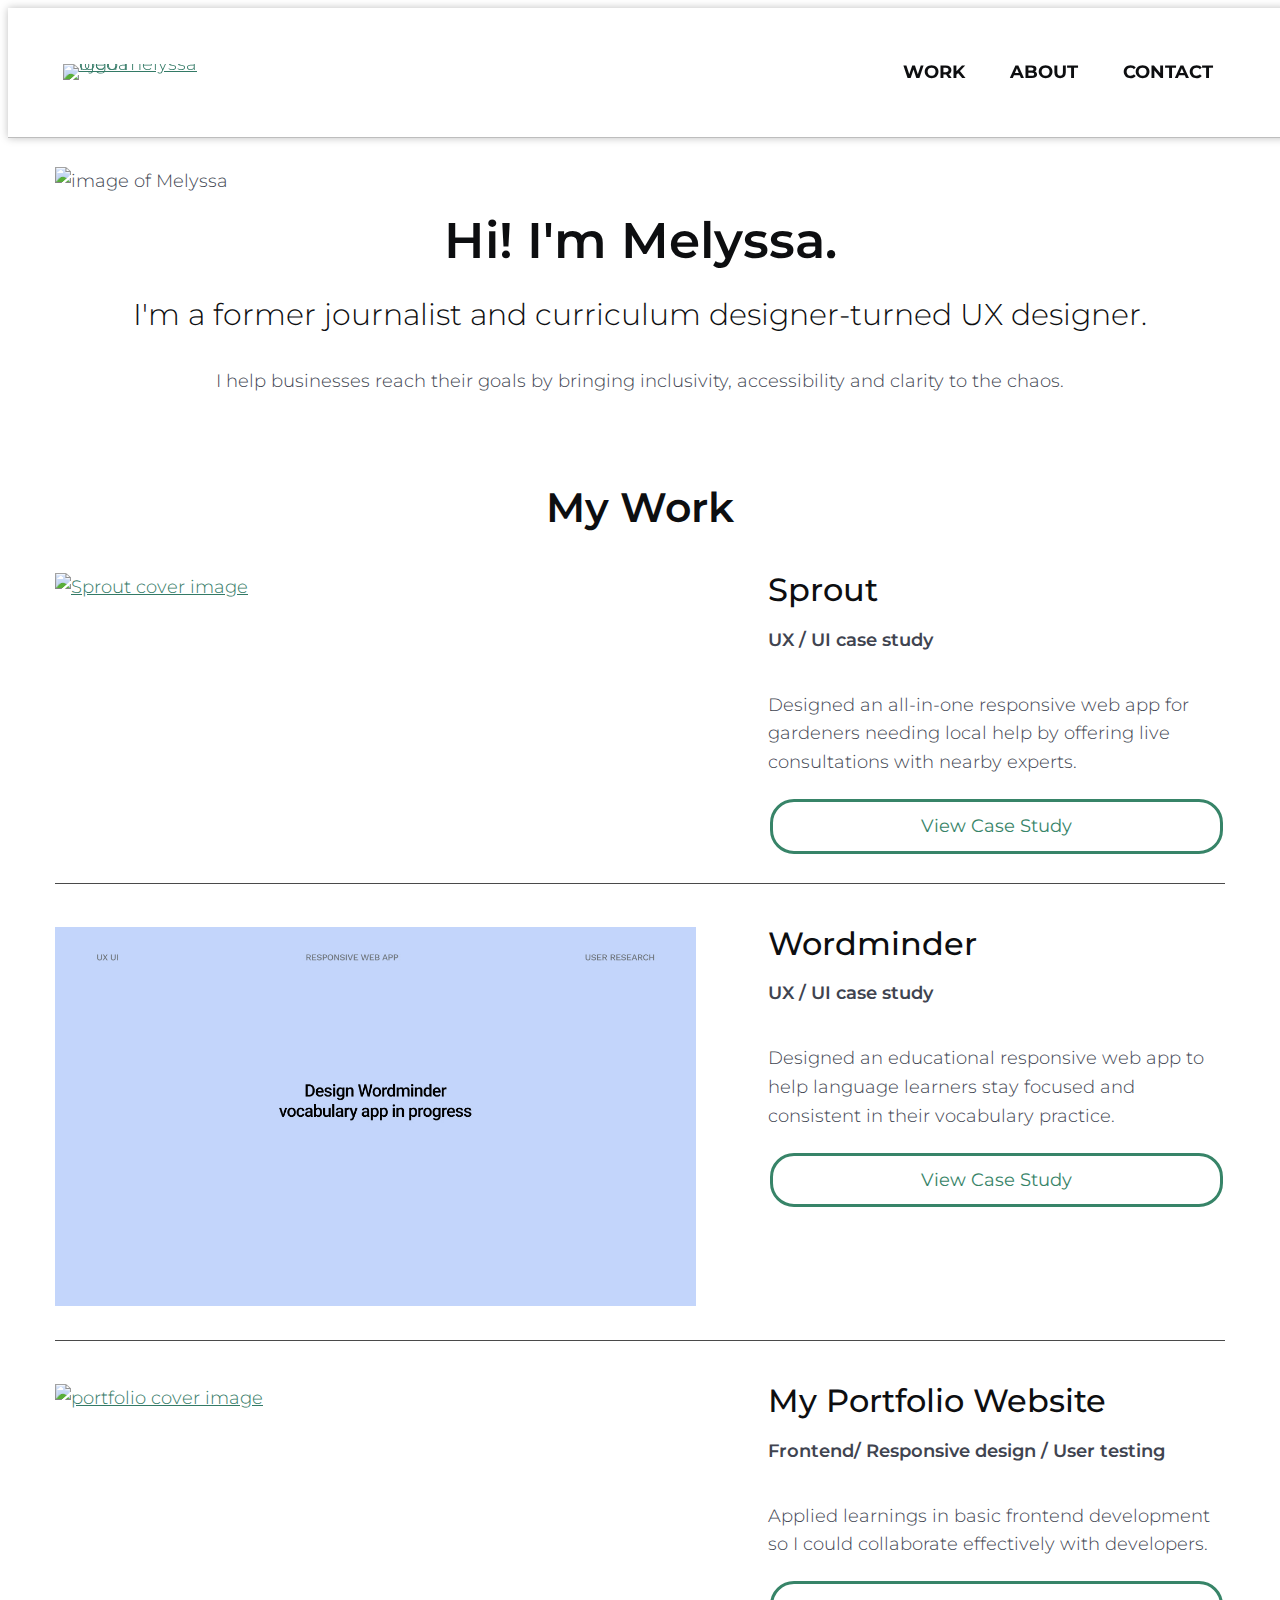
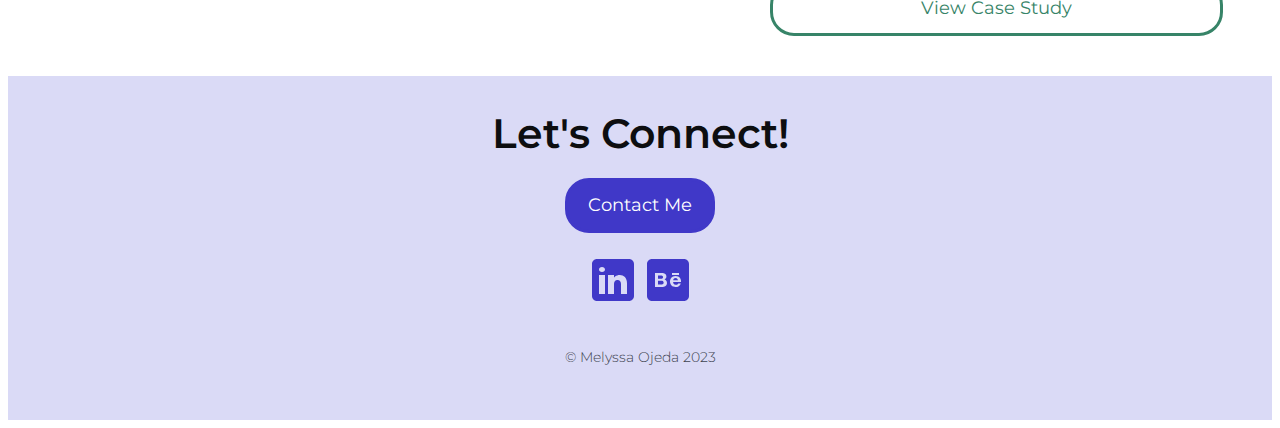
==== commit 21967a5a: "Updated website" ====
--- a/index.html
+++ b/index.html
@@ -10,31 +10,41 @@
     <link rel="preconnect" href="https://fonts.googleapis.com">
     <link rel="preconnect" href="https://fonts.gstatic.com" crossorigin>
     <link href="https://fonts.googleapis.com/css2?family=Montserrat:ital,wght@0,300;0,500;0,600;1,300&display=swap" rel="stylesheet">
-    <title>Melyssa Ojeda - UX Designer</title>
+    <script src="https://kit.fontawesome.com/3e360449e6.js" crossorigin="anonymous"></script>
+    <title>Melyssa Ojeda - UX Designer in Stockholm</title> 
 </head>
 
 <body class="home">
     <header>
         <div class="container">
-            <a href="index.html" class="logo-link"><img class="logo" src="img/logo_melyssa_ojeda.svg" alt="logo melyssa ojeda"></a>
-            <nav>
-                <ul class="navigation brackets">
-                    <li><a href="index.html">Work</a></li>
-                    <li><a href="about.html">About</a></li>
-                    <li><a href="#contact">Contact</a></li>
-                </ul>
-            </nav>
+            <div class="navtoggle" id="myNavtoggle">
+                <a class="logo-wrapper" href="index.html"><img class="logo" src="img/logo_melyssa_ojeda.svg" alt="logo melyssa ojeda"></a>
+                    <nav>
+                        <ul class="navigation brackets">
+                        <li><a href="index.html">Work</a></li>
+                        <li><a href="about.html">About</a></li>
+                        <li><a href="#contact" onclick="menuToggle()">Contact</a></li>
+                        <li><a href="javascript:void(0);" class="icon" onclick="menuToggle()"><i class="fas fa-bars"></i></a></li>   
+                        </ul>
+                    </nav>
+            </div>
         </div>
     </header>
 
     <main>
         <section id="hero">
             <div class="container">
+                <div class="hero-image">
+                    <picture class="hero-image">
+                        <source srcset="img/melyssa_photo_600.jpg" media="(max-width:767px)">
+                        <img src="img/melyssa_photo_1200.jpg" alt="image of Melyssa">
+                    </picture>
+                </div>
                 <h1>Hi! I'm Melyssa.
-                    <span class="hero-accent">I'm a UX designer from the U.S. based in Stockholm.</span>
+                    <span class="hero-accent">I'm a former journalist and curriculum designer-turned UX designer.</span>
                 </h1>
                 <p>
-                    I want to make a positive impact by designing engaging, user-centered solutions for people.
+                    I help businesses reach their goals by bringing inclusivity, accessibility and clarity to the chaos.  
                 </p>
             </div>
         </section>
@@ -44,20 +54,22 @@
                 <h2>My Work</h2>
                 <div class="row project-card">
                     <div class="column col-md-6 col-lg-7 project-card__image wrapper">
+                        <a target="_blank" href="sprout.html">
                         <picture class="project-card__image">
                             <source srcset="img/sprout/sprout_cover_small.jpg" media="(max-width:767px)">
                             <img src="img/sprout/sprout_cover_big.jpg" alt="Sprout cover image">
-                        </picture>
+                        </picture>   
+                        </a>
                     </div>
                     <div class="column col-md-6 col-lg-5 project-card_content wrapper">
-                        <h3 class="project-card__heading">Sprout responsive web app</h3>
+                        <h3 class="project-card__heading">Sprout</h3>
                         <p class="project-card__subtitle">
-                            UX case study
+                            UX / UI case study
                         </p>
                         <p class="project-card__text">
-                            An all-in-one solution for newbie and master gardeners, Sprout offers live consultations with local qualified experts along with support from a growing community of gardeners.
+                            Designed an all-in-one responsive web app for gardeners needing local help by offering live consultations with nearby experts.
                         </p>
-                        <a class="button" href="sprout.html">View Project</a>
+                        <a class="button" href="sprout.html">View Case Study</a>
                     </div>
                 </div>
 
@@ -69,627 +81,35 @@
                         </picture>
                     </div>
                     <div class="column col-md-6 col-lg-5 project-card_content wrapper">
-                        <h3 class="project-card__heading">Wordminder responsive web app</h3>
+                        <h3 class="project-card__heading">Wordminder</h3>
                         <p class="project-card__subtitle">
-                            UX case study
+                            UX / UI case study
                         </p>
                         <p class="project-card__text">
-                            Designed an educational web app to motivate language learners to become more consistent in vocabulary practice.
+                            Designed an educational responsive web app to help language learners stay focused and consistent in their vocabulary practice.
                         </p>
-                        <a class="button" href="#">View Project</a>
+                        <a class="button" href="#">View Case Study</a>
                     </div>
                 </div>
 
                 <div class="row project-card">
                     <div class="column col-md-6 col-lg-7">
-                        <svg id="about-picture" xmlns="http://www.w3.org/2000/svg" class="berlin-illustration" height="auto" viewBox="0 0 700 505" xmlns:xlink="http://www.w3.org/1999/xlink">
-                            <defs>
-                                <polygon id="a" points=".06 231.917 .06 .929 688.717 .929 688.717 231.917"></polygon>
-                            </defs>
-                            <g fill="none" fill-rule="evenodd">
-                              <g transform="translate(0 241)" class="cloud-front">
-                              <path fill="#1A232C" d="M87.602,29 L87.602,28 C87.326,28.001 87.103,28.024 86.927,28.033 L86.979,29.031 L87.947,28.78 C85.741,20.282 78.041,14.002 68.852,14 C67.858,14 66.904,14.096 65.98,14.231 L66.125,15.22 L67.019,14.772 C62.626,6.015 53.567,0.001 43.102,0 C29.041,0.002 17.524,10.848 16.443,24.632 L17.44,24.71 L17.606,23.724 C16.803,23.589 15.969,23.5 15.102,23.5 C6.817,23.501 0.102,30.215 0.102,38.5 C0.102,46.785 6.817,53.499 15.102,53.5 L87.602,53.5 C94.644,53.499 100.351,47.792 100.352,40.75 C100.351,33.708 94.644,28.001 87.602,28 L87.602,30 C90.573,30 93.254,31.202 95.203,33.149 C97.15,35.097 98.351,37.778 98.352,40.75 C98.351,43.722 97.15,46.403 95.203,48.351 C93.254,50.298 90.573,51.5 87.602,51.5 L15.102,51.5 C11.509,51.5 8.265,50.046 5.909,47.692 C3.555,45.337 2.102,42.093 2.102,38.5 C2.102,34.907 3.555,31.663 5.909,29.308 C8.265,26.954 11.509,25.5 15.102,25.5 C15.831,25.5 16.553,25.575 17.273,25.697 C17.551,25.743 17.832,25.672 18.055,25.499 C18.277,25.325 18.414,25.07 18.436,24.789 C19.436,12.04 30.094,1.998 43.102,2 C52.786,1.999 61.163,7.564 65.231,15.669 C65.425,16.055 65.842,16.272 66.27,16.21 C67.132,16.084 67.988,16 68.852,16 C77.108,15.998 84.027,21.647 86.011,29.283 C86.13,29.741 86.557,30.054 87.031,30.03 C87.27,30.017 87.457,29.999 87.602,30 L87.602,29" transform="translate(38 36)"></path>
-                                </g>
-                                <path fill="#B5CE6F" d="M646.484,484.382 C646.484,489.501 644.531,494.62 640.627,498.525 C636.722,502.43 631.603,504.382 626.484,504.382 L60.873,504.382 C55.754,504.382 50.636,502.43 46.731,498.525 C42.826,494.62 40.873,489.501 40.873,484.382 L40.873,471.917 L646.484,471.917 L646.484,484.382"></path>
-                                <polyline fill="#67C2E2" points="334.824 185.029 101.449 185.029 106.209 195.08 563.438 195.08 568.2 185.029 334.824 185.029"></polyline>
-                                <path fill="#1A232C" d="M334.824,185.029 L334.824,184.029 L101.449,184.029 C101.104,184.029 100.788,184.203 100.604,184.494 C100.42,184.785 100.398,185.146 100.545,185.457 L105.306,195.508 C105.471,195.856 105.824,196.079 106.209,196.079 L563.438,196.079 C563.824,196.079 564.177,195.856 564.342,195.508 L569.104,185.457 C569.251,185.146 569.229,184.785 569.045,184.494 C568.861,184.203 568.544,184.029 568.2,184.029 L334.824,184.029 L334.824,186.029 L566.62,186.029 L562.806,194.08 L106.842,194.08 L103.029,186.029 L334.824,186.029 L334.824,185.029"></path>
-                                <polygon fill="#296997" points="114.416 218.974 560.222 218.974 560.222 195.08 114.416 195.08"></polygon>
-                                <path fill="#1A232C" d="M560.222,218.974 L560.222,217.974 L115.416,217.974 L115.416,196.079 L559.222,196.079 L559.222,218.974 L560.222,218.974 L560.222,217.974 L560.222,218.974 L561.222,218.974 L561.222,195.08 C561.222,194.816 561.115,194.559 560.929,194.372 C560.742,194.186 560.485,194.08 560.222,194.08 L114.416,194.08 C114.152,194.08 113.895,194.186 113.708,194.372 C113.522,194.559 113.416,194.816 113.416,195.08 L113.416,218.974 C113.416,219.237 113.522,219.495 113.708,219.681 C113.895,219.867 114.152,219.974 114.416,219.974 L560.222,219.974 C560.485,219.974 560.742,219.867 560.929,219.681 C561.115,219.495 561.222,219.237 561.222,218.974 L560.222,218.974"></path>
-                                <polygon fill="#67C2E2" points="105.85 269.08 573.225 269.08 573.225 233.398 105.85 233.398"></polygon>
-                                <path fill="#1A232C" d="M573.225,233.398 L573.225,232.398 L105.85,232.398 C105.587,232.398 105.329,232.505 105.143,232.691 C104.957,232.877 104.85,233.134 104.85,233.398 L104.85,269.08 C104.85,269.344 104.957,269.601 105.143,269.788 C105.329,269.974 105.587,270.08 105.85,270.08 L573.225,270.08 C573.488,270.08 573.745,269.974 573.932,269.788 C574.118,269.601 574.225,269.344 574.225,269.08 L574.225,233.398 C574.225,233.134 574.118,232.877 573.932,232.691 C573.745,232.505 573.488,232.398 573.225,232.398 L573.225,233.398 L572.225,233.398 L572.225,268.08 L106.85,268.08 L106.85,234.398 L573.225,234.398 L573.225,233.398 L572.225,233.398 L573.225,233.398"></path>
-                                <polygon fill="#296997" points="116.751 256.508 562.557 256.508 562.557 241.243 116.751 241.243"></polygon>
-                                <path fill="#1A232C" d="M562.557,256.508 L562.557,255.508 L117.75,255.508 L117.75,242.243 L561.557,242.243 L561.557,256.508 L562.557,256.508 L562.557,255.508 L562.557,256.508 L563.557,256.508 L563.557,241.243 C563.557,240.979 563.45,240.722 563.264,240.535 C563.078,240.349 562.82,240.243 562.557,240.243 L116.75,240.243 C116.487,240.243 116.23,240.349 116.043,240.535 C115.857,240.722 115.751,240.979 115.751,241.243 L115.751,256.508 C115.751,256.771 115.857,257.029 116.043,257.215 C116.23,257.401 116.487,257.508 116.751,257.508 L562.557,257.508 C562.82,257.508 563.077,257.401 563.264,257.215 C563.45,257.029 563.557,256.771 563.557,256.508 L562.557,256.508"></path>
-                                <polygon fill="#67C2E2" points="158.07 218.974 518.563 218.974 518.563 211.858 158.07 211.858"></polygon>
-                                <path fill="#1A232C" d="M518.563,211.858 L518.563,210.858 L158.07,210.858 C157.807,210.858 157.549,210.964 157.363,211.151 C157.177,211.337 157.07,211.594 157.07,211.858 L157.07,218.974 C157.07,219.237 157.177,219.495 157.363,219.681 C157.549,219.867 157.807,219.974 158.07,219.974 L518.563,219.974 C518.826,219.974 519.083,219.867 519.27,219.681 C519.456,219.495 519.562,219.237 519.562,218.974 L519.562,211.858 C519.562,211.594 519.456,211.337 519.27,211.151 C519.083,210.964 518.826,210.858 518.563,210.858 L518.563,211.858 L517.563,211.858 L517.563,217.974 L159.07,217.974 L159.07,212.858 L518.563,212.858 L518.563,211.858 L517.563,211.858 L518.563,211.858"></path>
-                                <polygon fill="#FBFDFC" points="186.438 211.858 490.194 211.858 490.194 204.741 186.438 204.741"></polygon>
-                                <path fill="#1A232C" d="M490.194,204.741 L490.194,203.741 L186.438,203.741 C186.175,203.741 185.917,203.848 185.731,204.034 C185.545,204.221 185.438,204.478 185.438,204.741 L185.438,211.858 C185.438,212.121 185.545,212.379 185.731,212.565 C185.917,212.751 186.175,212.858 186.438,212.858 L490.194,212.858 C490.458,212.858 490.715,212.751 490.902,212.565 C491.088,212.379 491.194,212.121 491.194,211.858 L491.194,204.741 C491.194,204.478 491.088,204.221 490.902,204.034 C490.715,203.848 490.458,203.741 490.194,203.741 L490.194,204.741 L489.194,204.741 L489.194,210.858 L187.438,210.858 L187.438,205.741 L490.194,205.741 L490.194,204.741 L489.194,204.741 L490.194,204.741"></path>
-                                <polygon fill="#67C2E2" points="206.805 204.741 469.828 204.741 469.828 197.624 206.805 197.624"></polygon>
-                                <path fill="#1A232C" d="M469.828,197.624 L469.828,196.624 L206.805,196.624 C206.541,196.624 206.284,196.731 206.098,196.917 C205.911,197.103 205.805,197.361 205.805,197.624 L205.805,204.741 C205.805,205.005 205.911,205.262 206.098,205.449 C206.284,205.635 206.541,205.741 206.805,205.741 L469.828,205.741 C470.091,205.741 470.349,205.635 470.535,205.449 C470.722,205.262 470.828,205.005 470.828,204.741 L470.828,197.624 C470.828,197.361 470.722,197.103 470.535,196.917 C470.349,196.731 470.091,196.624 469.828,196.624 L469.828,197.624 L468.828,197.624 L468.828,203.741 L207.805,203.741 L207.805,198.624 L469.828,198.624 L469.828,197.624 L468.828,197.624 L469.828,197.624"></path>
-                                <polygon fill="#FBFDFC" points="229.521 197.624 447.111 197.624 447.111 190.509 229.521 190.509"></polygon>
-                                <path fill="#1A232C" d="M447.111,190.509 L447.111,189.509 L229.521,189.509 C229.258,189.509 229,189.616 228.814,189.802 C228.628,189.988 228.521,190.246 228.521,190.509 L228.521,197.624 C228.521,197.888 228.628,198.145 228.814,198.332 C229,198.518 229.258,198.624 229.521,198.624 L447.111,198.624 C447.375,198.624 447.632,198.518 447.818,198.332 C448.005,198.145 448.111,197.888 448.111,197.624 L448.111,190.509 C448.111,190.246 448.005,189.988 447.818,189.802 C447.632,189.616 447.375,189.509 447.111,189.509 L447.111,190.509 L446.111,190.509 L446.111,196.624 L230.521,196.624 L230.521,191.509 L447.111,191.509 L447.111,190.509 L446.111,190.509 L447.111,190.509"></path>
-                                <path fill="#67C2E2" d="M135.607,355.447 C135.163,337.766 134.264,313.326 133.648,297.387 C133.274,287.721 133.004,281.18 133.004,281.18 L108.722,281.18 C108.722,281.18 108.452,287.721 108.079,297.387 C107.462,313.326 106.563,337.766 106.119,355.447 C105.953,362.059 105.85,367.732 105.85,371.653 L105.85,371.654 C105.85,386.117 107.243,424.332 108.089,446.189 C108.457,455.706 108.722,462.126 108.722,462.126 L133.004,462.126 C133.004,462.126 133.269,455.706 133.637,446.189 C134.482,424.332 135.876,386.117 135.876,371.654 L135.876,371.653 C135.876,367.732 135.773,362.059 135.607,355.447"></path>
-                                <path fill="#428DAE" d="M133.648 297.387L108.079 297.387C108.452 287.721 108.722 281.18 108.722 281.18L133.004 281.18C133.004 281.18 133.274 287.721 133.648 297.387M135.876 371.654L105.85 371.654 105.85 371.653C105.85 367.732 105.953 362.059 106.119 355.447L135.607 355.447C135.773 362.059 135.876 367.732 135.876 371.653L135.876 371.654M133.004 462.126L108.722 462.126C108.722 462.126 108.457 455.706 108.089 446.189L133.637 446.189C133.269 455.706 133.004 462.126 133.004 462.126"></path>
-                                <path fill="#1A232C" d="M109.612,461.199 L132.114,461.199 C132.447,453.007 134.949,390.886 134.949,371.653 C134.949,352.42 132.447,290.299 132.114,282.108 L109.612,282.108 C109.279,290.299 106.778,352.42 106.778,371.653 C106.778,390.886 109.279,453.007 109.612,461.199 Z M133.895,463.054 L107.832,463.054 L107.794,462.164 C107.766,461.466 104.922,392.193 104.922,371.653 C104.922,351.114 107.766,281.839 107.794,281.142 L107.832,280.252 L133.895,280.252 L133.931,281.142 C133.96,281.839 136.804,351.114 136.804,371.653 C136.804,392.193 133.96,461.466 133.931,462.164 L133.895,463.054 L133.895,463.054 Z"></path>
-                                <path fill="#1A232C" d="M111.638 281.18L111.638 462.126C111.638 462.679 112.086 463.126 112.638 463.126 113.19 463.126 113.638 462.679 113.638 462.126L113.638 281.18C113.638 280.628 113.19 280.18 112.638 280.18 112.086 280.18 111.638 280.628 111.638 281.18M119.863 281.18L119.863 462.126C119.863 462.679 120.311 463.126 120.863 463.126 121.416 463.126 121.863 462.679 121.863 462.126L121.863 281.18C121.863 280.628 121.416 280.18 120.863 280.18 120.311 280.18 119.863 280.628 119.863 281.18M128.088 281.18L128.088 462.126C128.088 462.679 128.536 463.126 129.088 463.126 129.64 463.126 130.088 462.679 130.088 462.126L130.088 281.18C130.088 280.628 129.64 280.18 129.088 280.18 128.536 280.18 128.088 280.628 128.088 281.18"></path>
-                                <path fill="#296997" d="M136.79,277.265 C136.79,279.418 134.675,281.18 132.09,281.18 L109.636,281.18 C107.051,281.18 104.936,279.418 104.936,277.265 C104.936,275.111 107.051,273.349 109.636,273.349 L132.09,273.349 C134.675,273.349 136.79,275.111 136.79,277.265"></path>
-                                <path fill="#1A232C" d="M136.79,277.265 L135.79,277.265 C135.789,278.005 135.433,278.704 134.769,279.262 C134.109,279.814 133.155,280.181 132.09,280.18 L109.636,280.18 C108.571,280.181 107.617,279.814 106.956,279.262 C106.293,278.704 105.936,278.005 105.936,277.265 C105.936,276.524 106.293,275.825 106.957,275.267 C107.617,274.715 108.571,274.348 109.636,274.349 L132.09,274.349 C133.155,274.348 134.109,274.716 134.769,275.267 C135.433,275.825 135.789,276.524 135.79,277.265 L137.79,277.265 C137.791,275.851 137.09,274.593 136.049,273.731 C135.006,272.863 133.61,272.35 132.09,272.349 L109.636,272.349 C108.116,272.35 106.72,272.863 105.676,273.731 C104.636,274.593 103.935,275.851 103.936,277.265 C103.935,278.678 104.636,279.937 105.677,280.798 C106.72,281.666 108.116,282.179 109.636,282.18 L132.09,282.18 C133.61,282.179 135.006,281.666 136.049,280.798 C137.09,279.937 137.791,278.678 137.79,277.265 L136.79,277.265"></path>
-                                <path fill="#296997" d="M140.775,467.217 C140.775,469.803 138.661,471.917 136.076,471.917 L105.65,471.917 C103.065,471.917 100.951,469.803 100.951,467.217 L100.951,466.825 C100.951,464.241 103.065,462.126 105.65,462.126 L136.076,462.126 C138.661,462.126 140.775,464.241 140.775,466.825 L140.775,467.217"></path>
-                                <path fill="#1A232C" d="M140.775,467.217 L139.775,467.217 C139.775,468.235 139.361,469.155 138.688,469.83 C138.013,470.503 137.093,470.917 136.076,470.917 L105.65,470.917 C104.633,470.917 103.713,470.504 103.038,469.83 C102.365,469.155 101.951,468.235 101.951,467.217 L101.951,466.825 C101.951,465.808 102.365,464.889 103.038,464.214 C103.713,463.54 104.633,463.127 105.65,463.126 L136.076,463.126 C137.093,463.127 138.013,463.54 138.688,464.214 C139.362,464.889 139.775,465.808 139.775,466.825 L139.775,467.217 L141.775,467.217 L141.775,466.825 C141.772,463.684 139.217,461.13 136.076,461.126 L105.65,461.126 C102.509,461.13 99.955,463.684 99.951,466.825 L99.951,467.217 C99.954,470.36 102.509,472.914 105.65,472.917 L136.076,472.917 C139.217,472.914 141.772,470.36 141.775,467.217 L140.775,467.217"></path>
-                                <path fill="#296997" d="M136.79,458.208 C136.79,460.363 134.675,462.126 132.09,462.126 L109.636,462.126 C107.051,462.126 104.936,460.363 104.936,458.208 C104.936,456.057 107.051,454.292 109.636,454.292 L132.09,454.292 C134.675,454.292 136.79,456.057 136.79,458.208"></path>
-                                <path fill="#1A232C" d="M136.79,458.208 L135.79,458.208 C135.789,458.949 135.432,459.649 134.769,460.207 C134.108,460.76 133.154,461.128 132.09,461.126 L109.636,461.126 C108.572,461.128 107.617,460.76 106.957,460.207 C106.293,459.649 105.936,458.949 105.936,458.208 C105.936,457.47 106.293,456.77 106.957,456.212 C107.617,455.659 108.572,455.291 109.636,455.292 L132.09,455.292 C133.154,455.291 134.108,455.659 134.769,456.212 C135.433,456.77 135.789,457.47 135.79,458.208 L137.79,458.208 C137.791,456.796 137.09,455.538 136.05,454.675 C135.006,453.808 133.61,453.294 132.09,453.292 L109.636,453.292 C108.115,453.294 106.719,453.808 105.676,454.675 C104.636,455.538 103.935,456.796 103.936,458.208 C103.935,459.622 104.636,460.881 105.676,461.743 C106.72,462.611 108.116,463.125 109.636,463.126 L132.09,463.126 C133.61,463.125 135.006,462.611 136.05,461.743 C137.09,460.881 137.791,459.622 137.79,458.208 L136.79,458.208"></path>
-                                <path fill="#67C2E2" d="M572.471,355.447 C572.025,337.766 571.126,313.326 570.51,297.387 C570.137,287.721 569.867,281.18 569.867,281.18 L545.585,281.18 C545.585,281.18 545.315,287.721 544.942,297.387 C544.326,313.326 543.427,337.766 542.981,355.447 C542.815,362.059 542.713,367.732 542.713,371.653 L542.713,371.654 C542.713,386.117 544.107,424.332 544.952,446.189 C545.32,455.706 545.585,462.126 545.585,462.126 L569.867,462.126 C569.867,462.126 570.132,455.706 570.499,446.189 C571.346,424.332 572.739,386.117 572.739,371.654 L572.739,371.653 C572.739,367.732 572.637,362.059 572.471,355.447"></path>
-                                <path fill="#428DAE" d="M569.582 297.387L566.951 297.387 566.951 282.108 568.977 282.108C569.063 284.206 569.29 289.841 569.582 297.387M564.951 297.387L545.871 297.387C546.162 289.841 546.39 284.206 546.476 282.108L564.951 282.108 564.951 297.387M571.8 369.187L566.951 369.187 566.951 356.265 571.562 356.265C571.685 361.272 571.771 365.701 571.8 369.187M564.951 369.187L543.653 369.187C543.684 365.512 543.777 360.79 543.912 355.447L553.551 355.447 553.551 356.265 564.951 356.265 564.951 369.187"></path>
-                                <path fill="#1A232C" d="M546.476,461.199 L568.977,461.199 C569.31,453.007 571.812,390.886 571.812,371.653 C571.812,352.42 569.31,290.299 568.977,282.108 L546.476,282.108 C546.142,290.299 543.642,352.42 543.642,371.653 C543.642,390.886 546.142,453.007 546.476,461.199 M570.758,463.054 L544.694,463.054 L544.658,462.164 C544.629,461.466 541.785,392.193 541.785,371.653 C541.785,351.114 544.629,281.839 544.658,281.142 L544.694,280.252 L570.758,280.252 L570.795,281.142 C570.823,281.839 573.667,351.114 573.667,371.653 C573.667,392.193 570.823,461.466 570.795,462.164 L570.758,463.054"></path>
-                                <path fill="#1A232C" d="M548.501 281.18L548.501 462.126C548.501 462.679 548.949 463.126 549.501 463.126 550.053 463.126 550.501 462.679 550.501 462.126L550.501 281.18C550.501 280.628 550.053 280.18 549.501 280.18 548.949 280.18 548.501 280.628 548.501 281.18M556.727 281.18L556.727 462.126C556.727 462.679 557.174 463.126 557.727 463.126 558.279 463.126 558.727 462.679 558.727 462.126L558.727 281.18C558.727 280.628 558.279 280.18 557.727 280.18 557.174 280.18 556.727 280.628 556.727 281.18M564.951 281.18L564.951 462.126C564.951 462.679 565.399 463.126 565.951 463.126 566.503 463.126 566.951 462.679 566.951 462.126L566.951 281.18C566.951 280.628 566.503 280.18 565.951 280.18 565.399 280.18 564.951 280.628 564.951 281.18"></path>
-                                <path fill="#296997" d="M573.653,277.265 C573.653,279.418 571.537,281.18 568.953,281.18 L546.499,281.18 C543.915,281.18 541.799,279.418 541.799,277.265 C541.799,275.111 543.915,273.349 546.499,273.349 L568.953,273.349 C571.537,273.349 573.653,275.111 573.653,277.265"></path>
-                                <path fill="#1A232C" d="M573.653,277.265 L572.653,277.265 C572.653,278.005 572.296,278.704 571.632,279.262 C570.972,279.814 570.017,280.181 568.953,280.18 L546.499,280.18 C545.435,280.181 544.48,279.814 543.82,279.262 C543.156,278.704 542.8,278.005 542.799,277.265 C542.8,276.525 543.156,275.825 543.82,275.267 C544.481,274.715 545.435,274.348 546.499,274.349 L568.953,274.349 C570.017,274.348 570.972,274.715 571.632,275.267 C572.296,275.825 572.653,276.525 572.653,277.265 L574.653,277.265 C574.654,275.851 573.953,274.593 572.912,273.731 C571.869,272.863 570.473,272.35 568.953,272.349 L546.499,272.349 C544.979,272.35 543.583,272.863 542.54,273.731 C541.499,274.593 540.798,275.851 540.799,277.265 C540.798,278.679 541.499,279.937 542.54,280.798 C543.583,281.666 544.979,282.179 546.499,282.18 L568.953,282.18 C570.473,282.179 571.869,281.666 572.912,280.798 C573.953,279.937 574.654,278.679 574.653,277.265 L573.653,277.265"></path>
-                                <path fill="#296997" d="M577.639,467.217 C577.639,469.803 575.524,471.917 572.938,471.917 L542.514,471.917 C539.929,471.917 537.813,469.803 537.813,467.217 L537.813,466.825 C537.813,464.241 539.929,462.126 542.514,462.126 L572.938,462.126 C575.524,462.126 577.639,464.241 577.639,466.825 L577.639,467.217"></path>
-                                <path fill="#1A232C" d="M577.639,467.217 L576.639,467.217 C576.638,468.235 576.225,469.155 575.551,469.83 C574.876,470.503 573.956,470.917 572.938,470.917 L542.514,470.917 C541.497,470.917 540.576,470.503 539.901,469.83 C539.227,469.155 538.814,468.234 538.813,467.217 L538.813,466.825 C538.814,465.808 539.227,464.889 539.901,464.214 C540.576,463.54 541.497,463.127 542.514,463.126 L572.938,463.126 C573.956,463.127 574.876,463.54 575.551,464.214 C576.225,464.888 576.638,465.808 576.639,466.825 L576.639,467.217 L578.639,467.217 L578.639,466.825 C578.635,463.684 576.081,461.13 572.938,461.126 L542.514,461.126 C539.372,461.13 536.817,463.684 536.813,466.825 L536.813,467.217 C536.817,470.36 539.372,472.914 542.514,472.917 L572.938,472.917 C576.081,472.914 578.635,470.359 578.639,467.217 L577.639,467.217"></path>
-                                <path fill="#296997" d="M573.653,458.208 C573.653,460.363 571.537,462.126 568.953,462.126 L546.499,462.126 C543.915,462.126 541.799,460.363 541.799,458.208 C541.799,456.057 543.915,454.292 546.499,454.292 L568.953,454.292 C571.537,454.292 573.653,456.057 573.653,458.208"></path>
-                                <path fill="#1A232C" d="M573.653,458.208 L572.653,458.208 C572.653,458.949 572.296,459.649 571.632,460.207 C570.971,460.76 570.017,461.128 568.953,461.126 L546.499,461.126 C545.435,461.128 544.481,460.76 543.82,460.207 C543.157,459.649 542.799,458.949 542.799,458.208 C542.799,457.47 543.156,456.77 543.82,456.212 C544.481,455.659 545.435,455.291 546.499,455.292 L568.953,455.292 C570.017,455.291 570.971,455.659 571.632,456.212 C572.296,456.77 572.653,457.47 572.653,458.208 L574.653,458.208 C574.654,456.796 573.953,455.538 572.912,454.675 C571.869,453.808 570.473,453.294 568.953,453.292 L546.499,453.292 C544.979,453.294 543.583,453.808 542.54,454.675 C541.499,455.538 540.798,456.796 540.799,458.208 C540.798,459.622 541.499,460.881 542.54,461.743 C543.583,462.611 544.979,463.125 546.499,463.126 L568.953,463.126 C570.473,463.125 571.869,462.611 572.912,461.743 C573.953,460.881 574.654,459.622 574.653,458.208 L573.653,458.208"></path>
-                                <path fill="#67C2E2" d="M485.098,355.447 C484.654,337.766 483.753,313.326 483.137,297.387 C482.764,287.721 482.494,281.18 482.494,281.18 L458.213,281.18 C458.213,281.18 457.942,287.721 457.569,297.387 C456.953,313.326 456.055,337.766 455.608,355.447 C455.443,362.059 455.34,367.732 455.34,371.653 L455.34,371.654 C455.34,386.117 456.733,424.332 457.58,446.189 C457.948,455.706 458.213,462.126 458.213,462.126 L482.494,462.126 C482.494,462.126 482.759,455.706 483.126,446.189 C483.973,424.332 485.366,386.117 485.366,371.654 L485.366,371.653 C485.366,367.732 485.265,362.059 485.098,355.447"></path>
-                                <path fill="#428DAE" d="M483.137 297.387L457.569 297.387C457.942 287.721 458.213 281.18 458.213 281.18L482.494 281.18C482.494 281.18 482.764 287.721 483.137 297.387M485.355 369.187L455.351 369.187C455.382 365.502 455.475 360.78 455.608 355.447L485.098 355.447C485.232 360.78 485.325 365.502 485.355 369.187"></path>
-                                <path fill="#1A232C" d="M459.103,461.199 L481.605,461.199 C481.938,453.007 484.439,390.886 484.439,371.653 C484.439,352.42 481.938,290.299 481.605,282.108 L459.103,282.108 C458.769,290.299 456.268,352.42 456.268,371.653 C456.268,390.886 458.769,453.007 459.103,461.199 Z M483.386,463.054 L457.321,463.054 L457.285,462.164 C457.256,461.466 454.412,392.193 454.412,371.653 C454.412,351.114 457.256,281.839 457.285,281.142 L457.321,280.252 L483.386,280.252 L483.422,281.142 C483.45,281.839 486.294,351.114 486.294,371.653 C486.294,392.193 483.45,461.466 483.422,462.164 L483.386,463.054 L483.386,463.054 Z"></path>
-                                <path fill="#1A232C" d="M461.128 281.18L461.128 462.126C461.128 462.679 461.576 463.126 462.128 463.126 462.68 463.126 463.128 462.679 463.128 462.126L463.128 281.18C463.128 280.628 462.68 280.18 462.128 280.18 461.576 280.18 461.128 280.628 461.128 281.18M469.354 281.18L469.354 462.126C469.354 462.679 469.801 463.126 470.354 463.126 470.906 463.126 471.354 462.679 471.354 462.126L471.354 281.18C471.354 280.628 470.906 280.18 470.354 280.18 469.801 280.18 469.354 280.628 469.354 281.18M477.578 281.18L477.578 462.126C477.578 462.679 478.026 463.126 478.578 463.126 479.13 463.126 479.578 462.679 479.578 462.126L479.578 281.18C479.578 280.628 479.13 280.18 478.578 280.18 478.026 280.18 477.578 280.628 477.578 281.18"></path>
-                                <path fill="#296997" d="M486.281,277.265 C486.281,279.418 484.164,281.18 481.58,281.18 L459.126,281.18 C456.542,281.18 454.426,279.418 454.426,277.265 C454.426,275.111 456.542,273.349 459.126,273.349 L481.58,273.349 C484.164,273.349 486.281,275.111 486.281,277.265"></path>
-                                <path fill="#1A232C" d="M486.281,277.265 L485.281,277.265 C485.281,278.005 484.924,278.704 484.26,279.262 C483.599,279.814 482.644,280.181 481.58,280.18 L459.126,280.18 C458.062,280.181 457.107,279.814 456.447,279.262 C455.783,278.704 455.427,278.005 455.426,277.265 C455.427,276.525 455.783,275.825 456.447,275.267 C457.108,274.715 458.062,274.348 459.126,274.349 L481.58,274.349 C482.644,274.348 483.599,274.716 484.26,275.268 C484.924,275.825 485.281,276.525 485.281,277.265 L487.281,277.265 C487.282,275.851 486.58,274.593 485.54,273.731 C484.496,272.863 483.1,272.35 481.58,272.349 L459.126,272.349 C457.606,272.35 456.21,272.863 455.167,273.731 C454.126,274.593 453.425,275.851 453.426,277.265 C453.425,278.679 454.126,279.937 455.167,280.798 C456.21,281.666 457.606,282.179 459.126,282.18 L481.58,282.18 C483.1,282.179 484.496,281.666 485.54,280.799 C486.58,279.937 487.282,278.679 487.281,277.265 L486.281,277.265"></path>
-                                <path fill="#296997" d="M490.266,467.217 C490.266,469.803 488.151,471.917 485.565,471.917 L455.141,471.917 C452.556,471.917 450.44,469.803 450.44,467.217 L450.44,466.825 C450.44,464.241 452.556,462.126 455.141,462.126 L485.565,462.126 C488.151,462.126 490.266,464.241 490.266,466.825 L490.266,467.217"></path>
-                                <path fill="#1A232C" d="M490.266,467.217 L489.266,467.217 C489.265,468.235 488.852,469.155 488.178,469.83 C487.503,470.503 486.583,470.917 485.565,470.917 L455.141,470.917 C454.124,470.917 453.203,470.503 452.528,469.83 C451.854,469.155 451.441,468.234 451.44,467.217 L451.44,466.825 C451.441,465.808 451.854,464.889 452.528,464.214 C453.203,463.54 454.124,463.127 455.141,463.126 L485.565,463.126 C486.583,463.127 487.503,463.54 488.178,464.214 C488.852,464.888 489.265,465.808 489.266,466.825 L489.266,467.217 L491.266,467.217 L491.266,466.825 C491.262,463.684 488.708,461.13 485.565,461.126 L455.141,461.126 C451.999,461.13 449.444,463.684 449.44,466.825 L449.44,467.217 C449.444,470.36 451.999,472.914 455.141,472.917 L485.565,472.917 C488.708,472.914 491.262,470.359 491.266,467.217 L490.266,467.217"></path>
-                                <path fill="#296997" d="M486.281,458.208 C486.281,460.363 484.164,462.126 481.58,462.126 L459.126,462.126 C456.542,462.126 454.426,460.363 454.426,458.208 C454.426,456.057 456.542,454.292 459.126,454.292 L481.58,454.292 C484.164,454.292 486.281,456.057 486.281,458.208"></path>
-                                <path fill="#1A232C" d="M486.281,458.208 L485.281,458.208 C485.281,458.949 484.923,459.649 484.26,460.207 C483.599,460.76 482.644,461.128 481.58,461.126 L459.126,461.126 C458.062,461.128 457.108,460.76 456.447,460.207 C455.784,459.649 455.427,458.949 455.426,458.208 C455.426,457.47 455.783,456.77 456.447,456.212 C457.108,455.659 458.062,455.291 459.126,455.292 L481.58,455.292 C482.644,455.291 483.598,455.659 484.26,456.212 C484.924,456.77 485.281,457.47 485.281,458.208 L487.281,458.208 C487.282,456.795 486.58,455.538 485.54,454.675 C484.496,453.808 483.1,453.294 481.58,453.292 L459.126,453.292 C457.606,453.294 456.21,453.808 455.167,454.675 C454.126,455.538 453.425,456.796 453.426,458.208 C453.425,459.622 454.126,460.881 455.167,461.743 C456.21,462.611 457.606,463.125 459.126,463.126 L481.58,463.126 C483.1,463.125 484.496,462.611 485.54,461.743 C486.581,460.881 487.282,459.622 487.281,458.208 L486.281,458.208"></path>
-                                <path fill="#67C2E2" d="M397.726,354.466 C397.28,336.787 396.381,312.346 395.765,296.407 C395.392,286.742 395.122,280.2 395.122,280.2 L370.84,280.2 C370.84,280.2 370.57,286.742 370.197,296.407 C369.581,312.346 368.682,336.787 368.236,354.466 C368.07,361.078 367.968,366.751 367.968,370.672 L367.968,370.673 C367.968,385.136 369.361,423.352 370.207,445.208 C370.575,454.726 370.84,461.146 370.84,461.146 L395.122,461.146 C395.122,461.146 395.386,454.726 395.754,445.208 C396.601,423.352 397.994,385.136 397.994,370.673 L397.994,370.672 C397.994,366.751 397.892,361.078 397.726,354.466"></path>
-                                <path fill="#428DAE" d="M394.837 296.407L392.206 296.407 392.206 281.127 394.233 281.127C394.318 283.225 394.545 288.861 394.837 296.407L394.837 296.407zM383.981 296.407L390.206 296.407 390.206 281.127 383.981 281.127 383.981 296.407zM375.756 296.407L381.98 296.407 381.98 281.127 375.756 281.127 375.756 296.407zM373.756 296.407L371.126 296.407C371.417 288.861 371.645 283.225 371.73 281.127L373.756 281.127 373.756 296.407 373.756 296.407zM397.062 369.187L392.206 369.187 392.206 354.466 396.796 354.466C396.943 360.298 397.041 365.389 397.062 369.187L397.062 369.187zM383.981 369.187L390.206 369.187 390.206 354.466 383.981 354.466 383.981 369.187zM375.756 369.187L381.98 369.187 381.98 354.466 375.756 354.466 375.756 369.187zM373.756 369.187L368.9 369.187C368.921 365.389 369.019 360.298 369.166 354.466L373.756 354.466 373.756 369.187 373.756 369.187z"></path>
-                                <path fill="#1A232C" d="M371.73,460.218 L394.233,460.218 C394.565,452.027 397.066,389.906 397.066,370.672 C397.066,351.44 394.565,289.319 394.233,281.127 L371.73,281.127 C371.397,289.319 368.895,351.44 368.895,370.672 C368.895,389.906 371.397,452.027 371.73,460.218 M396.013,462.074 L369.949,462.074 L369.912,461.184 C369.884,460.486 367.04,391.212 367.04,370.672 C367.04,350.133 369.884,280.859 369.912,280.162 L369.949,279.272 L396.013,279.272 L396.05,280.162 C396.078,280.859 398.922,350.133 398.922,370.672 C398.922,391.212 396.078,460.486 396.05,461.184 L396.013,462.074"></path>
-                                <path fill="#1A232C" d="M373.756 280.2L373.756 461.146C373.756 461.698 374.203 462.146 374.756 462.146 375.308 462.146 375.756 461.698 375.756 461.146L375.756 280.2C375.756 279.647 375.308 279.2 374.756 279.2 374.203 279.2 373.756 279.647 373.756 280.2M381.98 280.2L381.98 461.146C381.98 461.698 382.428 462.146 382.98 462.146 383.533 462.146 383.981 461.698 383.981 461.146L383.981 280.2C383.981 279.647 383.533 279.2 382.98 279.2 382.428 279.2 381.98 279.647 381.98 280.2M390.206 280.2L390.206 461.146C390.206 461.698 390.654 462.146 391.206 462.146 391.758 462.146 392.206 461.698 392.206 461.146L392.206 280.2C392.206 279.647 391.758 279.2 391.206 279.2 390.654 279.2 390.206 279.647 390.206 280.2"></path>
-                                <path fill="#296997" d="M398.908,276.285 C398.908,278.439 396.792,280.2 394.208,280.2 L371.754,280.2 C369.17,280.2 367.053,278.439 367.053,276.285 C367.053,274.13 369.17,272.369 371.754,272.369 L394.208,272.369 C396.792,272.369 398.908,274.13 398.908,276.285"></path>
-                                <path fill="#1A232C" d="M398.908,276.285 L397.908,276.285 C397.907,277.025 397.551,277.724 396.887,278.281 C396.227,278.833 395.272,279.201 394.208,279.2 L371.754,279.2 C370.69,279.201 369.735,278.833 369.074,278.281 C368.41,277.724 368.053,277.025 368.053,276.285 C368.053,275.544 368.41,274.845 369.074,274.287 C369.735,273.735 370.69,273.367 371.754,273.369 L394.208,273.369 C395.272,273.367 396.227,273.735 396.887,274.287 C397.551,274.844 397.907,275.544 397.908,276.285 L399.908,276.285 C399.909,274.871 399.208,273.612 398.167,272.75 C397.124,271.883 395.728,271.37 394.208,271.369 L371.754,271.369 C370.234,271.37 368.838,271.883 367.794,272.75 C366.754,273.612 366.052,274.871 366.053,276.285 C366.052,277.699 366.754,278.957 367.795,279.818 C368.838,280.686 370.234,281.198 371.754,281.2 L394.208,281.2 C395.728,281.198 397.123,280.686 398.167,279.818 C399.208,278.957 399.909,277.698 399.908,276.285 L398.908,276.285"></path>
-                                <path fill="#296997" d="M402.894,466.237 C402.894,468.823 400.779,470.937 398.193,470.937 L367.768,470.937 C365.183,470.937 363.068,468.823 363.068,466.237 L363.068,465.844 C363.068,463.26 365.183,461.146 367.768,461.146 L398.193,461.146 C400.779,461.146 402.894,463.26 402.894,465.844 L402.894,466.237"></path>
-                                <path fill="#1A232C" d="M402.894,466.237 L401.894,466.237 C401.893,467.254 401.48,468.174 400.806,468.849 C400.131,469.523 399.211,469.937 398.193,469.937 L367.768,469.937 C366.751,469.937 365.831,469.523 365.156,468.849 C364.482,468.174 364.069,467.254 364.068,466.237 L364.068,465.844 C364.069,464.828 364.482,463.908 365.156,463.233 C365.831,462.56 366.751,462.146 367.768,462.146 L398.193,462.146 C399.211,462.146 400.131,462.56 400.806,463.233 C401.48,463.908 401.893,464.828 401.894,465.844 L401.894,466.237 L403.894,466.237 L403.894,465.844 C403.89,462.703 401.336,460.15 398.193,460.146 L367.768,460.146 C364.626,460.15 362.072,462.703 362.068,465.844 L362.068,466.237 C362.072,469.379 364.626,471.933 367.768,471.937 L398.193,471.937 C401.336,471.933 403.89,469.379 403.894,466.237 L402.894,466.237"></path>
-                                <path fill="#296997" d="M398.908,457.228 C398.908,459.382 396.792,461.146 394.208,461.146 L371.754,461.146 C369.17,461.146 367.053,459.382 367.053,457.228 C367.053,455.077 369.17,453.312 371.754,453.312 L394.208,453.312 C396.792,453.312 398.908,455.077 398.908,457.228"></path>
-                                <path fill="#1A232C" d="M398.908,457.228 L397.908,457.228 C397.908,457.968 397.55,458.669 396.887,459.226 C396.226,459.779 395.272,460.147 394.208,460.146 L371.754,460.146 C370.69,460.147 369.736,459.779 369.074,459.226 C368.411,458.668 368.053,457.968 368.053,457.228 C368.053,456.489 368.41,455.789 369.074,455.231 C369.736,454.679 370.69,454.311 371.754,454.312 L394.208,454.312 C395.272,454.311 396.226,454.679 396.887,455.231 C397.551,455.789 397.908,456.489 397.908,457.228 L399.908,457.228 C399.909,455.815 399.208,454.557 398.167,453.695 C397.124,452.827 395.728,452.313 394.208,452.312 L371.754,452.312 C370.234,452.313 368.838,452.827 367.794,453.695 C366.754,454.557 366.052,455.815 366.053,457.228 C366.052,458.642 366.753,459.901 367.794,460.763 C368.838,461.631 370.234,462.145 371.754,462.146 L394.208,462.146 C395.728,462.145 397.124,461.631 398.167,460.763 C399.208,459.9 399.909,458.642 399.908,457.228 L398.908,457.228"></path>
-                                <path fill="#67C2E2" d="M310.353,354.466 C309.908,336.787 309.009,312.346 308.393,296.407 C308.019,286.742 307.75,280.2 307.75,280.2 L283.467,280.2 C283.467,280.2 283.198,286.742 282.824,296.407 C282.208,312.346 281.309,336.787 280.864,354.466 C280.698,361.078 280.596,366.751 280.596,370.672 L280.596,370.673 C280.596,385.136 281.989,423.352 282.834,445.208 C283.202,454.726 283.467,461.146 283.467,461.146 L307.75,461.146 C307.75,461.146 308.014,454.726 308.382,445.208 C309.228,423.352 310.622,385.136 310.622,370.673 L310.622,370.672 C310.622,366.751 310.518,361.078 310.353,354.466"></path>
-                                <path fill="#428DAE" d="M308.393 296.407L282.824 296.407C283.198 286.742 283.467 280.2 283.467 280.2L307.75 280.2C307.75 280.2 308.019 286.742 308.393 296.407M310.617 369.187L280.6 369.187C280.621 365.377 280.718 360.285 280.864 354.466L310.353 354.466C310.498 360.285 310.596 365.377 310.617 369.187"></path>
-                                <path fill="#1A232C" d="M284.357,460.218 L306.86,460.218 C307.193,452.027 309.694,389.906 309.694,370.672 C309.694,351.44 307.193,289.319 306.86,281.127 L284.357,281.127 C284.024,289.319 281.523,351.44 281.523,370.672 C281.523,389.906 284.024,452.027 284.357,460.218 Z M308.639,462.074 L282.576,462.074 L282.54,461.184 C282.511,460.486 279.668,391.212 279.668,370.672 C279.668,350.133 282.511,280.859 282.54,280.162 L282.576,279.272 L308.639,279.272 L308.677,280.162 C308.706,280.859 311.549,350.133 311.549,370.672 C311.549,391.212 308.706,460.486 308.677,461.184 L308.639,462.074 L308.639,462.074 Z"></path>
-                                <path fill="#1A232C" d="M286.383 280.2L286.383 461.146C286.383 461.698 286.831 462.146 287.383 462.146 287.936 462.146 288.383 461.698 288.383 461.146L288.383 280.2C288.383 279.647 287.936 279.2 287.383 279.2 286.831 279.2 286.383 279.647 286.383 280.2M294.608 280.2L294.608 461.146C294.608 461.698 295.056 462.146 295.608 462.146 296.161 462.146 296.608 461.698 296.608 461.146L296.608 280.2C296.608 279.647 296.161 279.2 295.608 279.2 295.056 279.2 294.608 279.647 294.608 280.2M302.834 280.2L302.834 461.146C302.834 461.698 303.281 462.146 303.834 462.146 304.386 462.146 304.834 461.698 304.834 461.146L304.834 280.2C304.834 279.647 304.386 279.2 303.834 279.2 303.281 279.2 302.834 279.647 302.834 280.2"></path>
-                                <path fill="#296997" d="M311.535,276.285 C311.535,278.439 309.42,280.2 306.836,280.2 L284.381,280.2 C281.797,280.2 279.681,278.439 279.681,276.285 C279.681,274.13 281.797,272.369 284.381,272.369 L306.836,272.369 C309.42,272.369 311.535,274.13 311.535,276.285"></path>
-                                <path fill="#1A232C" d="M311.535,276.285 L310.535,276.285 C310.534,277.025 310.177,277.724 309.514,278.282 C308.854,278.833 307.901,279.201 306.836,279.2 L284.381,279.2 C283.316,279.201 282.362,278.833 281.702,278.281 C281.038,277.724 280.681,277.025 280.681,276.285 C280.681,275.544 281.038,274.844 281.702,274.287 C282.362,273.735 283.317,273.367 284.381,273.369 L306.836,273.369 C307.9,273.367 308.854,273.735 309.514,274.287 C310.177,274.844 310.534,275.544 310.535,276.285 L312.535,276.285 C312.535,274.871 311.835,273.613 310.795,272.75 C309.751,271.883 308.356,271.37 306.836,271.369 L284.381,271.369 C282.861,271.37 281.465,271.883 280.422,272.75 C279.381,273.612 278.68,274.871 278.681,276.285 C278.68,277.698 279.381,278.957 280.422,279.818 C281.465,280.686 282.861,281.198 284.381,281.2 L306.836,281.2 C308.356,281.198 309.751,280.685 310.794,279.818 C311.835,278.956 312.535,277.698 312.535,276.285 L311.535,276.285"></path>
-                                <path fill="#296997" d="M315.522,466.237 C315.522,468.823 313.407,470.937 310.821,470.937 L280.396,470.937 C277.811,470.937 275.696,468.823 275.696,466.237 L275.696,465.844 C275.696,463.26 277.811,461.146 280.396,461.146 L310.821,461.146 C313.407,461.146 315.522,463.26 315.522,465.844 L315.522,466.237"></path>
-                                <path fill="#1A232C" d="M315.522,466.237 L314.522,466.237 C314.521,467.254 314.108,468.174 313.434,468.849 C312.759,469.523 311.838,469.937 310.821,469.937 L280.396,469.937 C279.379,469.937 278.458,469.523 277.783,468.849 C277.11,468.174 276.696,467.254 276.696,466.237 L276.696,465.844 C276.696,464.828 277.11,463.908 277.783,463.233 C278.458,462.56 279.379,462.146 280.396,462.146 L310.821,462.146 C311.838,462.146 312.759,462.56 313.434,463.233 C314.108,463.908 314.521,464.828 314.522,465.844 L314.522,466.237 L316.521,466.237 L316.521,465.844 C316.518,462.703 313.963,460.15 310.821,460.146 L280.396,460.146 C277.254,460.15 274.7,462.703 274.696,465.844 L274.696,466.237 C274.699,469.379 277.254,471.933 280.396,471.937 L310.821,471.937 C313.963,471.933 316.518,469.379 316.521,466.237 L315.522,466.237"></path>
-                                <path fill="#296997" d="M311.535,457.228 C311.535,459.382 309.42,461.146 306.836,461.146 L284.381,461.146 C281.797,461.146 279.681,459.382 279.681,457.228 C279.681,455.077 281.797,453.312 284.381,453.312 L306.836,453.312 C309.42,453.312 311.535,455.077 311.535,457.228"></path>
-                                <path fill="#1A232C" d="M311.535,457.228 L310.535,457.228 C310.534,457.969 310.177,458.669 309.514,459.227 C308.854,459.779 307.9,460.147 306.836,460.146 L284.381,460.146 C283.317,460.147 282.363,459.779 281.702,459.227 C281.038,458.669 280.681,457.968 280.681,457.228 C280.681,456.489 281.038,455.789 281.702,455.231 C282.363,454.679 283.317,454.311 284.381,454.312 L306.836,454.312 C307.9,454.311 308.854,454.679 309.514,455.231 C310.177,455.789 310.534,456.489 310.535,457.228 L312.535,457.228 C312.535,455.815 311.835,454.558 310.795,453.695 C309.752,452.827 308.356,452.313 306.836,452.312 L284.381,452.312 C282.861,452.313 281.465,452.827 280.422,453.695 C279.381,454.557 278.68,455.815 278.681,457.228 C278.68,458.642 279.381,459.9 280.422,460.763 C281.465,461.631 282.861,462.145 284.381,462.146 L306.836,462.146 C308.356,462.145 309.752,461.631 310.795,460.763 C311.835,459.9 312.535,458.641 312.535,457.228 L311.535,457.228"></path>
-                                <path fill="#67C2E2" d="M222.981,354.466 C222.535,336.787 221.636,312.346 221.02,296.407 C220.647,286.742 220.377,280.2 220.377,280.2 L196.094,280.2 C196.094,280.2 195.825,286.742 195.452,296.407 C194.835,312.346 193.936,336.787 193.491,354.466 C193.325,361.078 193.223,366.751 193.223,370.672 L193.223,370.673 C193.223,385.136 194.616,423.352 195.462,445.208 C195.83,454.726 196.094,461.146 196.094,461.146 L220.377,461.146 C220.377,461.146 220.642,454.726 221.009,445.208 C221.855,423.352 223.249,385.136 223.249,370.673 L223.249,370.672 C223.249,366.751 223.146,361.078 222.981,354.466"></path>
-                                <path fill="#428DAE" d="M220.091 296.407L209.236 296.407 209.236 281.127 219.487 281.127C219.573 283.225 219.8 288.861 220.091 296.407L220.091 296.407zM201.011 296.407L207.236 296.407 207.236 281.127 201.011 281.127 201.011 296.407zM199.011 296.407L196.381 296.407C196.672 288.861 196.899 283.225 196.985 281.127L199.011 281.127 199.011 296.407 199.011 296.407zM222.317 369.187L209.236 369.187 209.236 356.265 221.923 356.265 221.923 354.466 222.051 354.466C222.198 360.298 222.296 365.389 222.317 369.187L222.317 369.187zM201.011 369.187L207.236 369.187 207.236 356.265 201.011 356.265 201.011 369.187zM199.011 369.187L194.155 369.187C194.174 365.784 194.255 361.345 194.377 356.265L199.011 356.265 199.011 369.187 199.011 369.187z"></path>
-                                <path fill="#1A232C" d="M196.985,460.218 L219.487,460.218 C219.82,452.027 222.321,389.906 222.321,370.672 C222.321,351.44 219.82,289.319 219.487,281.127 L196.985,281.127 C196.651,289.319 194.151,351.44 194.151,370.672 C194.151,389.906 196.651,452.027 196.985,460.218 M221.267,462.074 L195.204,462.074 L195.167,461.184 C195.138,460.486 192.295,391.212 192.295,370.672 C192.295,350.133 195.138,280.859 195.167,280.162 L195.204,279.272 L221.267,279.272 L221.305,280.162 C221.334,280.859 224.177,350.133 224.177,370.672 C224.177,391.212 221.334,460.486 221.305,461.184 L221.267,462.074"></path>
-                                <path fill="#1A232C" d="M199.011 280.2L199.011 461.146C199.011 461.698 199.458 462.146 200.011 462.146 200.563 462.146 201.011 461.698 201.011 461.146L201.011 280.2C201.011 279.647 200.563 279.2 200.011 279.2 199.458 279.2 199.011 279.647 199.011 280.2M207.236 280.2L207.236 461.146C207.236 461.698 207.684 462.146 208.236 462.146 208.788 462.146 209.236 461.698 209.236 461.146L209.236 280.2C209.236 279.647 208.788 279.2 208.236 279.2 207.684 279.2 207.236 279.647 207.236 280.2M215.461 280.2L215.461 461.146C215.461 461.698 215.909 462.146 216.461 462.146 217.013 462.146 217.461 461.698 217.461 461.146L217.461 280.2C217.461 279.647 217.013 279.2 216.461 279.2 215.909 279.2 215.461 279.647 215.461 280.2"></path>
-                                <path fill="#296997" d="M224.162,276.285 C224.162,278.439 222.047,280.2 219.463,280.2 L197.008,280.2 C194.424,280.2 192.308,278.439 192.308,276.285 C192.308,274.13 194.424,272.369 197.008,272.369 L219.463,272.369 C222.047,272.369 224.162,274.13 224.162,276.285"></path>
-                                <path fill="#1A232C" d="M224.162,276.285 L223.162,276.285 C223.161,277.025 222.805,277.724 222.142,278.282 C221.482,278.833 220.528,279.201 219.463,279.2 L197.008,279.2 C195.944,279.201 194.99,278.833 194.329,278.281 C193.665,277.724 193.308,277.025 193.308,276.285 C193.308,275.544 193.665,274.845 194.329,274.287 C194.99,273.735 195.944,273.367 197.008,273.369 L219.463,273.369 C220.528,273.367 221.481,273.735 222.142,274.287 C222.805,274.844 223.161,275.544 223.162,276.285 L225.162,276.285 C225.163,274.871 224.462,273.613 223.422,272.75 C222.379,271.883 220.983,271.37 219.463,271.369 L197.008,271.369 C195.489,271.37 194.093,271.883 193.049,272.75 C192.008,273.612 191.307,274.871 191.308,276.285 C191.307,277.698 192.008,278.957 193.049,279.818 C194.093,280.686 195.489,281.198 197.008,281.2 L219.463,281.2 C220.983,281.198 222.379,280.686 223.422,279.818 C224.462,278.956 225.163,277.698 225.162,276.285 L224.162,276.285"></path>
-                                <path fill="#296997" d="M228.149,466.237 C228.149,468.823 226.034,470.937 223.448,470.937 L193.022,470.937 C190.438,470.937 188.323,468.823 188.323,466.237 L188.323,465.844 C188.323,463.26 190.438,461.146 193.022,461.146 L223.448,461.146 C226.034,461.146 228.149,463.26 228.149,465.844 L228.149,466.237"></path>
-                                <path fill="#1A232C" d="M228.149,466.237 L227.149,466.237 C227.149,467.254 226.735,468.174 226.061,468.849 C225.386,469.523 224.466,469.937 223.448,469.937 L193.022,469.937 C192.006,469.937 191.086,469.523 190.411,468.849 C189.737,468.174 189.324,467.254 189.323,466.237 L189.323,465.844 C189.324,464.828 189.737,463.908 190.411,463.233 C191.086,462.56 192.006,462.146 193.022,462.146 L223.448,462.146 C224.466,462.146 225.386,462.56 226.061,463.233 C226.735,463.908 227.149,464.828 227.149,465.844 L227.149,466.237 L229.149,466.237 L229.149,465.844 C229.145,462.703 226.59,460.15 223.448,460.146 L193.022,460.146 C189.881,460.15 187.327,462.703 187.323,465.844 L187.323,466.237 C187.327,469.379 189.881,471.933 193.022,471.937 L223.448,471.937 C226.59,471.933 229.145,469.379 229.149,466.237 L228.149,466.237"></path>
-                                <path fill="#296997" d="M224.162,457.228 C224.162,459.382 222.047,461.146 219.463,461.146 L197.008,461.146 C194.424,461.146 192.308,459.382 192.308,457.228 C192.308,455.077 194.424,453.312 197.008,453.312 L219.463,453.312 C222.047,453.312 224.162,455.077 224.162,457.228"></path>
-                                <path fill="#1A232C" d="M224.162,457.228 L223.162,457.228 C223.161,457.969 222.805,458.669 222.141,459.227 C221.481,459.779 220.527,460.147 219.463,460.146 L197.008,460.146 C195.944,460.147 194.99,459.779 194.329,459.227 C193.665,458.669 193.308,457.968 193.308,457.228 C193.308,456.489 193.665,455.789 194.329,455.231 C194.99,454.679 195.945,454.311 197.008,454.312 L219.463,454.312 C220.527,454.311 221.481,454.679 222.141,455.231 C222.805,455.789 223.161,456.489 223.162,457.228 L225.162,457.228 C225.163,455.815 224.462,454.557 223.422,453.695 C222.379,452.827 220.984,452.313 219.463,452.312 L197.008,452.312 C195.488,452.313 194.092,452.827 193.049,453.695 C192.008,454.557 191.307,455.815 191.308,457.228 C191.307,458.642 192.008,459.9 193.049,460.763 C194.092,461.631 195.488,462.145 197.008,462.146 L219.463,462.146 C220.983,462.145 222.379,461.631 223.422,460.763 C224.462,459.9 225.163,458.641 225.162,457.228 L224.162,457.228"></path>
-                                <polygon fill="#67C2E2" points="99.774 273.349 579.301 273.349 579.301 269.08 99.774 269.08"></polygon>
-                                <path fill="#1A232C" d="M579.301,273.349 L579.301,272.349 L100.774,272.349 L100.774,270.08 L578.301,270.08 L578.301,273.349 L579.301,273.349 L579.301,272.349 L579.301,273.349 L580.301,273.349 L580.301,269.08 C580.301,268.817 580.194,268.56 580.008,268.373 C579.822,268.187 579.564,268.08 579.301,268.08 L99.774,268.08 C99.511,268.08 99.254,268.187 99.067,268.373 C98.881,268.56 98.774,268.817 98.774,269.08 L98.774,273.349 C98.774,273.612 98.881,273.87 99.067,274.056 C99.254,274.242 99.511,274.349 99.774,274.349 L579.301,274.349 C579.564,274.349 579.822,274.242 580.008,274.056 C580.194,273.87 580.301,273.612 580.301,273.349 L579.301,273.349"></path>
-                                <polygon fill="#67C2E2" points="92.01 233.398 587.064 233.398 587.064 229.131 92.01 229.131"></polygon>
-                                <path fill="#1A232C" d="M587.064,233.398 L587.064,232.398 L93.01,232.398 L93.01,230.131 L586.064,230.131 L586.064,233.398 L587.064,233.398 L587.064,232.398 L587.064,233.398 L588.064,233.398 L588.064,229.131 C588.064,228.868 587.958,228.61 587.772,228.424 C587.585,228.238 587.328,228.131 587.064,228.131 L92.01,228.131 C91.746,228.131 91.489,228.238 91.303,228.424 C91.116,228.61 91.01,228.868 91.01,229.131 L91.01,233.398 C91.01,233.661 91.117,233.919 91.303,234.105 C91.489,234.291 91.746,234.398 92.01,234.398 L587.064,234.398 C587.328,234.398 587.585,234.291 587.771,234.105 C587.958,233.919 588.064,233.661 588.064,233.398 L587.064,233.398"></path>
-                                <polyline fill="#FBFDFC" points="337.318 218.974 87.572 218.974 92.01 229.131 582.626 229.131 587.064 218.974 337.318 218.974"></polyline>
-                                <path fill="#1A232C" d="M337.318,218.974 L337.318,217.974 L87.572,217.974 C87.235,217.974 86.92,218.144 86.736,218.426 C86.551,218.709 86.521,219.065 86.656,219.374 L91.093,229.532 C91.253,229.896 91.612,230.131 92.01,230.131 L582.626,230.131 C583.024,230.131 583.383,229.897 583.542,229.532 L587.981,219.374 C588.116,219.065 588.086,218.709 587.901,218.426 C587.716,218.144 587.402,217.974 587.064,217.974 L337.318,217.974 L337.318,219.974 L585.536,219.974 L581.972,228.131 L92.664,228.131 L89.1,219.974 L337.318,219.974 L337.318,218.974"></path>
-                                <polygon fill="#296997" points="272.283 218.974 405.943 218.974 405.943 181.701 272.283 181.701"></polygon>
-                                <path fill="#1A232C" d="M405.943,218.974 L405.943,217.974 L273.283,217.974 L273.283,182.701 L404.943,182.701 L404.943,218.974 L405.943,218.974 L405.943,217.974 L405.943,218.974 L406.943,218.974 L406.943,181.701 C406.943,181.437 406.837,181.18 406.65,180.993 C406.464,180.807 406.207,180.701 405.943,180.701 L272.283,180.701 C272.02,180.701 271.762,180.807 271.576,180.993 C271.39,181.18 271.283,181.437 271.283,181.701 L271.283,218.974 C271.283,219.237 271.39,219.495 271.576,219.681 C271.762,219.867 272.02,219.974 272.283,219.974 L405.943,219.974 C406.207,219.974 406.464,219.867 406.65,219.681 C406.837,219.495 406.943,219.237 406.943,218.974 L405.943,218.974"></path>
-                                <polygon fill="#67C2E2" points="281.833 209.312 396.393 209.312 396.393 188.946 281.833 188.946"></polygon>
-                                <polygon fill="#428DAE" points="287.111 205.753 297.328 205.753 297.328 192.749 287.111 192.749"></polygon>
-                                <polygon fill="#428DAE" points="310.284 205.753 320.501 205.753 320.501 192.749 310.284 192.749"></polygon>
-                                <polygon fill="#428DAE" points="333.457 205.753 343.673 205.753 343.673 192.749 333.457 192.749"></polygon>
-                                <polygon fill="#428DAE" points="356.63 205.753 366.847 205.753 366.847 192.749 356.63 192.749"></polygon>
-                                <polygon fill="#428DAE" points="379.804 205.753 390.02 205.753 390.02 192.749 379.804 192.749"></polygon>
-                                <path fill="#1A232C" d="M282.761,208.384 L395.465,208.384 L395.465,189.873 L282.761,189.873 L282.761,208.384 Z M280.905,210.24 L397.32,210.24 L397.32,188.018 L280.905,188.018 L280.905,210.24 Z"></path>
-                                <polygon fill="#D64A4A" points="272.283 188.359 276.48 188.359 276.48 181.701 272.283 181.701"></polygon>
-                                <path fill="#1A232C" d="M276.48,188.359 L276.48,187.359 L273.283,187.359 L273.283,182.701 L275.48,182.701 L275.48,188.359 L276.48,188.359 L276.48,187.359 L276.48,188.359 L277.48,188.359 L277.48,181.701 C277.48,181.437 277.374,181.18 277.188,180.993 C277.001,180.807 276.744,180.701 276.48,180.701 L272.283,180.701 C272.02,180.701 271.762,180.807 271.576,180.993 C271.39,181.18 271.283,181.437 271.283,181.701 L271.283,188.359 C271.283,188.622 271.39,188.88 271.576,189.066 C271.762,189.252 272.02,189.359 272.283,189.359 L276.48,189.359 C276.744,189.359 277.001,189.252 277.188,189.066 C277.374,188.88 277.48,188.622 277.48,188.359 L276.48,188.359"></path>
-                                <polygon fill="#D64A4A" points="276.48 188.359 280.678 188.359 280.678 181.701 276.48 181.701"></polygon>
-                                <path fill="#1A232C" d="M280.678,188.359 L280.678,187.359 L277.48,187.359 L277.48,182.701 L279.678,182.701 L279.678,188.359 L280.678,188.359 L280.678,187.359 L280.678,188.359 L281.678,188.359 L281.678,181.701 C281.678,181.437 281.571,181.18 281.385,180.993 C281.199,180.807 280.941,180.701 280.678,180.701 L276.48,180.701 C276.217,180.701 275.96,180.807 275.773,180.993 C275.587,181.18 275.48,181.437 275.48,181.701 L275.48,188.359 C275.48,188.622 275.587,188.88 275.773,189.066 C275.96,189.252 276.217,189.359 276.48,189.359 L280.678,189.359 C280.941,189.359 281.199,189.252 281.385,189.066 C281.571,188.88 281.678,188.622 281.678,188.359 L280.678,188.359"></path>
-                                <polygon fill="#D64A4A" points="293.13 188.359 297.328 188.359 297.328 181.701 293.13 181.701"></polygon>
-                                <path fill="#1A232C" d="M297.328,188.359 L297.328,187.359 L294.13,187.359 L294.13,182.701 L296.328,182.701 L296.328,188.359 L297.328,188.359 L297.328,187.359 L297.328,188.359 L298.328,188.359 L298.328,181.701 C298.328,181.437 298.221,181.18 298.035,180.993 C297.849,180.807 297.591,180.701 297.328,180.701 L293.13,180.701 C292.867,180.701 292.609,180.807 292.423,180.993 C292.237,181.18 292.13,181.437 292.13,181.701 L292.13,188.359 C292.13,188.622 292.237,188.88 292.423,189.066 C292.609,189.252 292.867,189.359 293.13,189.359 L297.328,189.359 C297.591,189.359 297.849,189.252 298.035,189.066 C298.221,188.88 298.328,188.622 298.328,188.359 L297.328,188.359"></path>
-                                <polygon fill="#D64A4A" points="297.328 188.359 301.524 188.359 301.524 181.701 297.328 181.701"></polygon>
-                                <path fill="#1A232C" d="M301.524,188.359 L301.524,187.359 L298.328,187.359 L298.328,182.701 L300.524,182.701 L300.524,188.359 L301.524,188.359 L301.524,187.359 L301.524,188.359 L302.524,188.359 L302.524,181.701 C302.524,181.437 302.418,181.18 302.232,180.993 C302.045,180.807 301.788,180.701 301.524,180.701 L297.328,180.701 C297.064,180.701 296.807,180.807 296.621,180.993 C296.434,181.18 296.328,181.437 296.328,181.701 L296.328,188.359 C296.328,188.622 296.434,188.88 296.621,189.066 C296.807,189.252 297.064,189.359 297.328,189.359 L301.524,189.359 C301.788,189.359 302.045,189.252 302.232,189.066 C302.418,188.88 302.524,188.622 302.524,188.359 L301.524,188.359"></path>
-                                <polygon fill="#D64A4A" points="313.977 188.359 318.175 188.359 318.175 181.701 313.977 181.701"></polygon>
-                                <path fill="#1A232C" d="M318.175,188.359 L318.175,187.359 L314.977,187.359 L314.977,182.701 L317.175,182.701 L317.175,188.359 L318.175,188.359 L318.175,187.359 L318.175,188.359 L319.175,188.359 L319.175,181.701 C319.175,181.437 319.068,181.18 318.882,180.993 C318.696,180.807 318.438,180.701 318.175,180.701 L313.977,180.701 C313.714,180.701 313.456,180.807 313.27,180.993 C313.084,181.18 312.977,181.437 312.977,181.701 L312.977,188.359 C312.977,188.622 313.084,188.88 313.27,189.066 C313.456,189.252 313.714,189.359 313.977,189.359 L318.175,189.359 C318.438,189.359 318.696,189.252 318.882,189.066 C319.068,188.88 319.175,188.622 319.175,188.359 L318.175,188.359"></path>
-                                <polygon fill="#D64A4A" points="318.175 188.359 322.372 188.359 322.372 181.701 318.175 181.701"></polygon>
-                                <path fill="#1A232C" d="M322.372,188.359 L322.372,187.359 L319.175,187.359 L319.175,182.701 L321.372,182.701 L321.372,188.359 L322.372,188.359 L322.372,187.359 L322.372,188.359 L323.372,188.359 L323.372,181.701 C323.372,181.437 323.265,181.18 323.079,180.993 C322.893,180.807 322.635,180.701 322.372,180.701 L318.175,180.701 C317.911,180.701 317.654,180.807 317.468,180.993 C317.281,181.18 317.175,181.437 317.175,181.701 L317.175,188.359 C317.175,188.622 317.282,188.88 317.468,189.066 C317.654,189.252 317.911,189.359 318.175,189.359 L322.372,189.359 C322.635,189.359 322.892,189.252 323.079,189.066 C323.265,188.88 323.372,188.622 323.372,188.359 L322.372,188.359"></path>
-                                <polygon fill="#D64A4A" points="334.824 188.359 339.022 188.359 339.022 181.701 334.824 181.701"></polygon>
-                                <path fill="#1A232C" d="M339.022,188.359 L339.022,187.359 L335.824,187.359 L335.824,182.701 L338.021,182.701 L338.022,188.359 L339.022,188.359 L339.022,187.359 L339.022,188.359 L340.021,188.359 L340.021,181.701 C340.021,181.437 339.915,181.18 339.729,180.993 C339.542,180.807 339.285,180.701 339.022,180.701 L334.824,180.701 C334.561,180.701 334.303,180.807 334.117,180.993 C333.931,181.18 333.824,181.437 333.824,181.701 L333.824,188.359 C333.824,188.622 333.931,188.88 334.117,189.066 C334.303,189.252 334.561,189.359 334.824,189.359 L339.022,189.359 C339.285,189.359 339.542,189.252 339.729,189.066 C339.915,188.88 340.021,188.622 340.021,188.359 L339.022,188.359"></path>
-                                <polygon fill="#D64A4A" points="339.022 188.359 343.219 188.359 343.219 181.701 339.022 181.701"></polygon>
-                                <path fill="#1A232C" d="M343.219,188.359 L343.219,187.359 L340.021,187.359 L340.021,182.701 L342.219,182.701 L342.219,188.359 L343.219,188.359 L343.219,187.359 L343.219,188.359 L344.219,188.359 L344.219,181.701 C344.219,181.437 344.112,181.18 343.926,180.993 C343.74,180.807 343.482,180.701 343.219,180.701 L339.022,180.701 C338.758,180.701 338.501,180.807 338.314,180.993 C338.128,181.18 338.022,181.437 338.022,181.701 L338.022,188.359 C338.022,188.622 338.128,188.88 338.314,189.066 C338.501,189.252 338.758,189.359 339.022,189.359 L343.219,189.359 C343.482,189.359 343.74,189.252 343.926,189.066 C344.112,188.88 344.219,188.622 344.219,188.359 L343.219,188.359"></path>
-                                <polygon fill="#D64A4A" points="355.671 188.359 359.868 188.359 359.868 181.701 355.671 181.701"></polygon>
-                                <path fill="#1A232C" d="M359.868,188.359 L359.868,187.359 L356.671,187.359 L356.671,182.701 L358.868,182.701 L358.868,188.359 L359.868,188.359 L359.868,187.359 L359.868,188.359 L360.868,188.359 L360.868,181.701 C360.868,181.437 360.762,181.18 360.575,180.993 C360.389,180.807 360.132,180.701 359.868,180.701 L355.671,180.701 C355.408,180.701 355.15,180.807 354.964,180.993 C354.778,181.18 354.671,181.437 354.671,181.701 L354.671,188.359 C354.671,188.622 354.778,188.88 354.964,189.066 C355.15,189.252 355.408,189.359 355.671,189.359 L359.868,189.359 C360.132,189.359 360.389,189.252 360.575,189.066 C360.762,188.88 360.868,188.622 360.868,188.359 L359.868,188.359"></path>
-                                <polygon fill="#D64A4A" points="359.868 188.359 364.065 188.359 364.065 181.701 359.868 181.701"></polygon>
-                                <path fill="#1A232C" d="M364.065,188.359 L364.065,187.359 L360.868,187.359 L360.868,182.701 L363.065,182.701 L363.065,188.359 L364.065,188.359 L364.065,187.359 L364.065,188.359 L365.065,188.359 L365.065,181.701 C365.065,181.437 364.959,181.18 364.773,180.993 C364.586,180.807 364.329,180.701 364.065,180.701 L359.868,180.701 C359.605,180.701 359.347,180.807 359.161,180.993 C358.975,181.18 358.868,181.437 358.868,181.701 L358.868,188.359 C358.868,188.622 358.975,188.88 359.161,189.066 C359.347,189.252 359.605,189.359 359.868,189.359 L364.065,189.359 C364.329,189.359 364.586,189.252 364.773,189.066 C364.959,188.88 365.065,188.622 365.065,188.359 L364.065,188.359"></path>
-                                <polygon fill="#D64A4A" points="376.518 188.359 380.715 188.359 380.715 181.701 376.518 181.701"></polygon>
-                                <path fill="#1A232C" d="M380.715,188.359 L380.715,187.359 L377.518,187.359 L377.518,182.701 L379.715,182.701 L379.715,188.359 L380.715,188.359 L380.715,187.359 L380.715,188.359 L381.715,188.359 L381.715,181.701 C381.715,181.437 381.608,181.18 381.422,180.993 C381.236,180.807 380.978,180.701 380.715,180.701 L376.518,180.701 C376.254,180.701 375.997,180.807 375.81,180.993 C375.624,181.18 375.518,181.437 375.518,181.701 L375.518,188.359 C375.518,188.622 375.624,188.88 375.81,189.066 C375.997,189.252 376.254,189.359 376.518,189.359 L380.715,189.359 C380.978,189.359 381.236,189.252 381.422,189.066 C381.608,188.88 381.715,188.622 381.715,188.359 L380.715,188.359"></path>
-                                <polygon fill="#D64A4A" points="380.715 188.359 384.912 188.359 384.912 181.701 380.715 181.701"></polygon>
-                                <path fill="#1A232C" d="M384.912,188.359 L384.912,187.359 L381.715,187.359 L381.715,182.701 L383.912,182.701 L383.912,188.359 L384.912,188.359 L384.912,187.359 L384.912,188.359 L385.912,188.359 L385.912,181.701 C385.912,181.437 385.805,181.18 385.619,180.993 C385.433,180.807 385.175,180.701 384.912,180.701 L380.715,180.701 C380.452,180.701 380.194,180.807 380.008,180.993 C379.822,181.18 379.715,181.437 379.715,181.701 L379.715,188.359 C379.715,188.622 379.822,188.88 380.008,189.066 C380.194,189.252 380.452,189.359 380.715,189.359 L384.912,189.359 C385.175,189.359 385.433,189.252 385.619,189.066 C385.805,188.88 385.912,188.622 385.912,188.359 L384.912,188.359"></path>
-                                <polygon fill="#D64A4A" points="397.364 188.359 401.561 188.359 401.561 181.701 397.364 181.701"></polygon>
-                                <path fill="#1A232C" d="M401.561,188.359 L401.561,187.359 L398.364,187.359 L398.364,182.701 L400.561,182.701 L400.561,188.359 L401.561,188.359 L401.561,187.359 L401.561,188.359 L402.561,188.359 L402.561,181.701 C402.561,181.437 402.454,181.18 402.268,180.993 C402.081,180.807 401.824,180.701 401.561,180.701 L397.364,180.701 C397.101,180.701 396.843,180.807 396.657,180.993 C396.471,181.18 396.364,181.437 396.364,181.701 L396.364,188.359 C396.364,188.622 396.471,188.88 396.657,189.066 C396.843,189.252 397.101,189.359 397.364,189.359 L401.561,189.359 C401.824,189.359 402.081,189.252 402.268,189.066 C402.454,188.88 402.561,188.622 402.561,188.359 L401.561,188.359"></path>
-                                <polygon fill="#D64A4A" points="401.561 188.359 405.759 188.359 405.759 181.701 401.561 181.701"></polygon>
-                                <path fill="#1A232C" d="M405.759,188.359 L405.759,187.359 L402.561,187.359 L402.561,182.701 L404.759,182.701 L404.759,188.359 L405.759,188.359 L405.759,187.359 L405.759,188.359 L406.759,188.359 L406.759,181.701 C406.759,181.437 406.652,181.18 406.466,180.993 C406.28,180.807 406.022,180.701 405.759,180.701 L401.561,180.701 C401.297,180.701 401.04,180.807 400.853,180.993 C400.667,181.18 400.561,181.437 400.561,181.701 L400.561,188.359 C400.561,188.622 400.667,188.88 400.853,189.066 C401.04,189.252 401.297,189.359 401.561,189.359 L405.759,189.359 C406.022,189.359 406.28,189.252 406.466,189.066 C406.652,188.88 406.759,188.622 406.759,188.359 L405.759,188.359"></path>
-                                <polygon fill="#67C2E2" points="265.221 181.701 413.006 181.701 413.006 175.695 265.221 175.695"></polygon>
-                                <path fill="#1A232C" d="M413.006,175.695 L413.006,174.695 L265.221,174.695 C264.957,174.695 264.7,174.801 264.514,174.988 C264.327,175.174 264.221,175.431 264.221,175.695 L264.221,181.701 C264.221,181.964 264.327,182.221 264.514,182.408 C264.7,182.594 264.957,182.701 265.221,182.701 L413.006,182.701 C413.269,182.701 413.527,182.594 413.713,182.408 C413.899,182.221 414.006,181.964 414.006,181.701 L414.006,175.695 C414.006,175.431 413.899,175.174 413.713,174.988 C413.527,174.801 413.269,174.695 413.006,174.695 L413.006,175.695 L412.006,175.695 L412.006,180.701 L266.221,180.701 L266.221,176.695 L413.006,176.695 L413.006,175.695 L412.006,175.695 L413.006,175.695"></path>
-                                <polygon fill="#FBFDFC" points="274.382 175.695 404.506 175.695 404.506 170.979 274.382 170.979"></polygon>
-                                <path fill="#1A232C" d="M404.506,170.979 L404.506,169.979 L274.382,169.979 C274.119,169.979 273.861,170.086 273.675,170.272 C273.489,170.458 273.382,170.716 273.382,170.979 L273.382,175.695 C273.382,175.958 273.489,176.216 273.675,176.402 C273.861,176.588 274.119,176.695 274.382,176.695 L404.506,176.695 C404.769,176.695 405.027,176.588 405.213,176.402 C405.399,176.216 405.506,175.958 405.506,175.695 L405.506,170.979 C405.506,170.716 405.399,170.458 405.213,170.272 C405.027,170.086 404.769,169.979 404.506,169.979 L404.506,170.979 L403.506,170.979 L403.506,174.695 L275.382,174.695 L275.382,171.979 L404.506,171.979 L404.506,170.979 L403.506,170.979 L404.506,170.979"></path>
-                                <path fill="#D64A4A" d="M375.91,159.845 L366.735,170.979"></path>
-                                <path fill="#1A232C" d="M375.138,159.209 L365.964,170.343 C365.612,170.769 365.673,171.399 366.099,171.751 C366.526,172.102 367.156,172.041 367.507,171.615 L376.682,160.481 C377.033,160.055 376.972,159.425 376.546,159.073 C376.12,158.722 375.49,158.783 375.138,159.209"></path>
-                                <path fill="#D64A4A" d="M401.361,153.429 C401.361,153.429 400.742,167.964 398.733,168.119 C396.723,168.273 395.486,167.037 396.259,165.335 C397.031,163.634 397.495,157.604 397.495,157.604 C397.495,157.604 394.402,164.098 390.847,164.562 C387.29,165.026 388.837,170.979 388.837,170.979 L384.353,170.979 L384.353,166.263 L380.95,168.273 L380.95,170.979 L377.239,170.979 C377.239,170.979 376.621,165.953 375.384,164.252 C374.147,162.552 374.147,150.336 376.775,149.099 C379.404,147.862 380.485,143.068 382.033,142.914 C383.579,142.759 385.435,139.049 386.672,135.183 C387.909,131.317 390.46,117.285 397.418,116.009 L399.506,114.269 L399.506,116.704 C399.506,116.704 400.55,116.473 401.361,116.936 L403.333,116.588 L402.637,118.676 C402.637,118.676 403.101,122.851 402.637,124.011 C402.173,125.17 403.333,129.693 403.333,129.693 C403.333,129.693 402.985,130.737 401.478,131.085 C399.97,131.433 399.622,132.593 399.854,134.448 C400.086,136.304 402.289,141.986 401.825,144.653 C401.361,147.321 401.519,150.726 401.361,153.429"></path>
-                                <path fill="#1A232C" d="M401.361,153.429 L400.362,153.387 C400.362,153.387 400.353,153.608 400.332,154.002 C400.26,155.379 400.05,158.847 399.645,161.95 C399.444,163.499 399.189,164.962 398.898,165.982 C398.756,166.49 398.597,166.888 398.479,167.088 L398.408,167.196 L398.387,167.221 L398.569,167.406 L398.449,167.179 L398.387,167.221 L398.569,167.406 L398.449,167.179 L398.697,167.651 L398.657,167.121 L398.449,167.179 L398.697,167.651 L398.657,167.121 L398.4,167.132 C397.86,167.133 397.483,166.988 397.289,166.836 C397.096,166.675 397.036,166.56 397.026,166.316 C397.026,166.178 397.06,165.99 397.169,165.749 C397.429,165.165 397.598,164.439 397.76,163.595 C398.232,161.093 398.49,157.699 398.492,157.681 C398.529,157.199 398.219,156.762 397.753,156.638 C397.286,156.513 396.8,156.738 396.592,157.174 L396.563,157.235 C396.404,157.559 395.603,159.129 394.473,160.622 C393.91,161.368 393.264,162.092 392.605,162.628 C391.945,163.168 391.285,163.5 390.717,163.57 C390.092,163.65 389.529,163.876 389.079,164.214 C388.399,164.723 388.006,165.437 387.788,166.143 C387.568,166.854 387.503,167.584 387.502,168.266 C387.505,169.843 387.859,171.184 387.869,171.23 L388.837,170.979 L388.837,169.979 L385.353,169.979 L385.353,166.263 C385.353,165.903 385.161,165.573 384.848,165.395 C384.535,165.216 384.154,165.219 383.844,165.402 L380.442,167.412 C380.137,167.592 379.95,167.919 379.95,168.273 L379.95,169.979 L377.239,169.979 L377.239,170.979 L378.232,170.857 C378.229,170.84 378.073,169.562 377.754,168.047 C377.594,167.289 377.395,166.472 377.146,165.71 C376.893,164.947 376.61,164.245 376.192,163.664 L376.176,163.636 C376.129,163.552 376.04,163.311 375.966,162.986 C375.733,162 375.58,160.263 375.582,158.403 C375.581,156.47 375.74,154.375 376.074,152.735 C376.24,151.917 376.452,151.213 376.681,150.727 C376.904,150.231 377.156,150.009 377.201,150.004 C378.062,149.596 378.721,148.948 379.272,148.253 C380.096,147.208 380.706,146.017 381.241,145.125 C381.505,144.681 381.752,144.314 381.942,144.105 C382.036,144 382.113,143.937 382.15,143.914 L382.173,143.901 L382.117,143.754 L382.132,143.909 L382.173,143.901 L382.117,143.754 L382.132,143.909 C382.515,143.87 382.854,143.729 383.15,143.547 C383.668,143.224 384.09,142.773 384.499,142.232 C385.107,141.42 385.67,140.39 386.198,139.232 C386.723,138.074 387.208,136.789 387.624,135.488 C387.953,134.457 388.339,132.869 388.858,131.003 C389.632,128.212 390.698,124.826 392.168,122.09 C392.9,120.722 393.733,119.522 394.645,118.638 C395.56,117.752 396.531,117.189 397.598,116.992 C397.765,116.962 397.928,116.885 398.058,116.777 L398.506,116.404 L398.506,116.704 C398.506,117.008 398.643,117.294 398.88,117.484 C399.117,117.674 399.426,117.747 399.723,117.681 L399.644,117.325 L399.716,117.682 L399.723,117.681 L399.644,117.325 L399.716,117.682 C399.725,117.68 399.905,117.646 400.129,117.646 C400.388,117.644 400.688,117.698 400.865,117.805 C401.069,117.921 401.303,117.962 401.535,117.921 L401.853,117.865 L401.688,118.36 C401.642,118.498 401.627,118.641 401.643,118.787 C401.643,118.787 401.655,118.894 401.674,119.088 C401.73,119.666 401.843,120.989 401.843,122.112 C401.843,122.485 401.83,122.836 401.803,123.115 C401.778,123.391 401.725,123.606 401.708,123.639 C401.549,124.057 401.533,124.424 401.527,124.834 C401.531,125.838 401.744,127.072 401.95,128.105 C402.157,129.132 402.362,129.931 402.364,129.942 L403.333,129.693 L402.384,129.377 L402.762,129.503 L402.395,129.347 L402.384,129.377 L402.762,129.503 L402.395,129.347 C402.392,129.356 402.329,129.497 402.165,129.654 C401.999,129.81 401.739,129.996 401.253,130.11 C400.462,130.284 399.756,130.712 399.337,131.358 C398.916,131.999 398.789,132.737 398.788,133.5 C398.788,133.844 398.815,134.201 398.861,134.572 C398.93,135.103 399.092,135.731 399.296,136.481 C399.602,137.597 400.005,138.947 400.329,140.271 C400.655,141.591 400.892,142.895 400.889,143.819 C400.889,144.076 400.872,144.301 400.84,144.482 C400.353,147.317 400.521,150.743 400.363,153.371 L400.362,153.387 L401.361,153.429 L402.36,153.487 C402.516,150.709 402.37,147.325 402.81,144.825 C402.867,144.499 402.889,144.165 402.889,143.819 C402.883,142.181 402.401,140.226 401.915,138.423 C401.671,137.525 401.422,136.673 401.225,135.952 C401.027,135.236 400.882,134.633 400.846,134.324 C400.807,134.016 400.788,133.74 400.788,133.5 C400.787,132.958 400.889,132.631 401.005,132.462 C401.122,132.297 401.261,132.17 401.703,132.059 C402.656,131.843 403.32,131.368 403.712,130.929 C404.108,130.49 404.25,130.103 404.282,130.009 C404.342,129.829 404.349,129.629 404.302,129.445 L404.269,129.315 C404.195,129.014 404.006,128.224 403.837,127.337 C403.668,126.455 403.525,125.457 403.527,124.834 C403.527,124.694 403.534,124.575 403.545,124.493 L403.561,124.4 L403.566,124.381 L403.547,124.375 L403.565,124.382 L403.566,124.381 L403.547,124.375 L403.565,124.382 C403.703,124.028 403.753,123.689 403.793,123.311 C403.83,122.935 403.843,122.529 403.843,122.112 C403.842,120.451 403.632,118.585 403.631,118.566 L402.637,118.676 L403.585,118.993 L404.282,116.905 C404.394,116.569 404.321,116.203 404.09,115.935 C403.859,115.667 403.508,115.542 403.159,115.603 L401.187,115.952 L401.361,116.936 L401.858,116.068 C401.224,115.711 400.595,115.649 400.129,115.646 C399.661,115.647 399.337,115.718 399.289,115.728 L399.506,116.704 L400.506,116.704 L400.506,114.269 C400.506,113.88 400.282,113.528 399.93,113.363 C399.578,113.198 399.165,113.252 398.866,113.501 L396.778,115.24 L397.418,116.009 L397.238,115.025 C395.176,115.405 393.519,116.71 392.195,118.377 C390.205,120.888 388.847,124.295 387.829,127.447 C387.323,129.023 386.907,130.535 386.561,131.829 C386.215,133.121 385.936,134.204 385.719,134.878 C385.118,136.76 384.36,138.607 383.599,139.946 C383.22,140.615 382.838,141.155 382.513,141.494 C382.352,141.663 382.206,141.78 382.101,141.844 C381.995,141.91 381.938,141.919 381.934,141.919 C381.485,141.964 381.12,142.169 380.841,142.397 C380.351,142.803 380.016,143.307 379.669,143.86 C379.161,144.688 378.665,145.643 378.108,146.459 C377.555,147.28 376.945,147.922 376.35,148.194 C375.615,148.556 375.203,149.184 374.869,149.88 C374.379,150.938 374.079,152.284 373.874,153.772 C373.673,155.257 373.583,156.873 373.582,158.403 C373.583,159.803 373.658,161.127 373.803,162.222 C373.876,162.77 373.966,163.261 374.081,163.689 C374.201,164.12 374.322,164.481 374.575,164.84 C374.777,165.11 375.034,165.674 375.245,166.331 C375.569,167.321 375.826,168.528 375.994,169.475 C376.079,169.949 376.142,170.358 376.185,170.648 C376.206,170.793 376.221,170.908 376.232,170.985 L376.247,171.101 C376.308,171.601 376.735,171.979 377.239,171.979 L380.95,171.979 C381.214,171.979 381.471,171.872 381.657,171.686 C381.844,171.5 381.95,171.242 381.95,170.979 L381.95,168.844 L383.353,168.015 L383.353,170.979 C383.353,171.242 383.459,171.5 383.645,171.686 C383.832,171.872 384.089,171.979 384.353,171.979 L388.837,171.979 C389.148,171.979 389.438,171.836 389.628,171.591 C389.818,171.345 389.883,171.028 389.805,170.727 L389.803,170.721 C389.776,170.62 389.5,169.458 389.502,168.266 C389.498,167.536 389.614,166.806 389.854,166.343 C389.973,166.109 390.11,165.941 390.277,165.816 C390.445,165.692 390.65,165.598 390.976,165.553 C392.149,165.395 393.157,164.785 394.035,164.04 C395.349,162.913 396.412,161.428 397.176,160.214 C397.937,159.001 398.386,158.058 398.398,158.034 L397.495,157.604 L396.498,157.527 C396.498,157.528 396.47,157.894 396.415,158.479 C396.333,159.356 396.191,160.715 396,161.994 C395.905,162.634 395.798,163.254 395.683,163.775 C395.571,164.294 395.44,164.725 395.348,164.922 C395.14,165.379 395.026,165.85 395.026,166.316 C395.016,167.158 395.435,167.95 396.075,168.426 C396.713,168.91 397.523,169.13 398.4,169.131 C398.535,169.131 398.671,169.126 398.81,169.116 C399.245,169.082 399.583,168.857 399.801,168.635 C400.213,168.207 400.418,167.722 400.63,167.14 C400.982,166.128 401.245,164.807 401.468,163.351 C402.127,158.999 402.359,153.49 402.36,153.472 L401.361,153.429 L402.36,153.487 L401.361,153.429"></path>
-                                <path fill="#D64A4A" d="M385.085,139.252 C385.085,139.252 376.873,142.052 366.735,138.714"></path>
-                                <path fill="#1A232C" d="M384.762,138.305 L384.739,138.313 C384.438,138.411 381.414,139.352 376.96,139.351 C374.127,139.351 370.717,138.973 367.048,137.764 C366.523,137.592 365.958,137.877 365.786,138.402 C365.613,138.926 365.898,139.491 366.423,139.664 C370.325,140.949 373.949,141.351 376.96,141.351 C382.011,141.35 385.335,140.222 385.408,140.198 C385.93,140.02 386.21,139.452 386.031,138.929 C385.853,138.406 385.285,138.127 384.762,138.305"></path>
-                                <polyline fill="#CA6A6F" points="334.873 122.735 336.209 121.807 336.209 103.793 334.873 103.793 334.873 122.735"></polyline>
-                                <path fill="#1A232C" d="M334.873,122.735 L335.443,123.556 L336.779,122.628 C337.049,122.441 337.209,122.135 337.209,121.807 L337.209,103.793 C337.209,103.53 337.102,103.272 336.916,103.086 C336.73,102.9 336.472,102.793 336.209,102.793 L334.873,102.793 C334.61,102.793 334.352,102.9 334.166,103.086 C333.98,103.272 333.873,103.53 333.873,103.793 L333.873,122.735 C333.873,123.108 334.079,123.448 334.41,123.621 C334.74,123.794 335.137,123.769 335.443,123.556 L334.873,122.735 L335.873,122.735 L335.873,104.793 L336.209,104.793 L336.209,103.793 L335.209,103.793 L335.209,121.284 L334.303,121.913 L334.873,122.735 L335.873,122.735 L334.873,122.735"></path>
-                                <path fill="#D64A4A" d="M367.891,139.512 C366.035,136.729 363.603,126.832 363.659,124.359 C363.715,121.885 363.909,115.777 362.865,114.269 L363.562,110.094 L361.01,112.53 L359.387,112.298 L357.183,109.514 L357.183,113.457 C357.183,113.457 355.676,114.849 355.56,118.212 C355.443,121.575 356.255,125.75 356.139,128.302 C356.023,130.853 355.549,134.796 355.549,134.796 C355.549,134.796 352.987,140.117 351.563,139.742 C350.139,139.367 350.663,130.296 348.414,129.396 C346.166,128.497 344.426,130.621 344.426,130.621 L343.614,127.606 C343.614,127.606 344.774,125.634 344.194,124.359 C343.628,123.113 339.976,121.209 339.804,121.12 L339.804,121.111 L339.796,121.116 L339.787,121.111 L339.787,121.12 C339.614,121.21 335.963,123.113 335.397,124.359 C334.816,125.634 335.977,127.606 335.977,127.606 L335.165,130.621 C335.165,130.621 334.469,129.345 332.846,128.185 C331.222,127.026 332.961,123.895 333.657,123.083 C334.353,122.271 337.601,120.415 337.137,118.096 C336.673,115.777 337.368,114.153 331.338,120.3 C325.307,126.446 327.858,130.505 327.858,130.505 C326.351,130.853 324.043,134.796 324.043,134.796 C324.043,134.796 323.568,130.853 323.452,128.302 C323.336,125.75 324.147,121.575 324.032,118.212 C323.916,114.849 322.408,113.457 322.408,113.457 L322.408,109.514 L320.205,112.298 L318.581,112.53 L316.03,110.094 L316.726,114.269 C315.682,115.777 315.875,121.885 315.931,124.359 C315.987,126.832 313.555,136.729 311.7,139.512 C309.844,142.295 310.617,155.285 311.7,159.15 C312.782,163.015 314.792,170.979 314.792,170.979 L364.799,170.979 C364.799,170.979 366.809,163.015 367.891,159.15 C368.974,155.285 369.746,142.295 367.891,139.512"></path>
-                                <path fill="#1A232C" d="M367.891,139.512 L368.723,138.957 C368.35,138.406 367.861,137.322 367.396,136.025 C366.691,134.073 365.998,131.609 365.488,129.41 C365.233,128.31 365.022,127.275 364.878,126.407 C364.733,125.542 364.656,124.828 364.658,124.447 L364.659,124.386 L364.659,124.381 C364.677,123.58 364.71,122.379 364.71,121.071 C364.71,119.714 364.675,118.244 364.547,116.949 C364.482,116.3 364.395,115.696 364.268,115.155 C364.136,114.613 363.984,114.138 363.687,113.7 L362.865,114.269 L363.852,114.433 L364.548,110.259 C364.619,109.833 364.411,109.412 364.029,109.21 C363.648,109.008 363.184,109.073 362.871,109.371 L360.671,111.471 L359.923,111.364 L357.967,108.893 C357.702,108.559 357.256,108.43 356.854,108.57 C356.452,108.71 356.183,109.088 356.183,109.514 L356.183,113.457 L357.183,113.457 L356.504,112.723 C356.362,112.843 354.68,114.514 354.56,118.178 C354.552,118.416 354.548,118.657 354.548,118.9 C354.549,120.464 354.703,122.111 354.854,123.658 C355.005,125.203 355.151,126.654 355.15,127.767 C355.15,127.939 355.147,128.102 355.14,128.257 C355.084,129.495 354.938,131.11 354.806,132.404 C354.74,133.052 354.677,133.621 354.631,134.028 C354.585,134.434 354.556,134.676 354.556,134.676 L355.549,134.796 L354.648,134.362 L354.624,134.411 C354.5,134.664 353.897,135.868 353.185,136.968 C352.832,137.516 352.447,138.038 352.119,138.379 C351.958,138.549 351.81,138.671 351.719,138.727 L351.641,138.769 L351.712,138.968 L351.712,138.76 L351.641,138.769 L351.712,138.968 L351.712,138.76 L351.712,139.173 L351.816,138.774 L351.712,138.76 L351.712,139.173 L351.816,138.774 L351.691,139.252 L352.076,138.922 C352.063,138.906 351.978,138.817 351.817,138.775 L351.691,139.252 L352.076,138.922 L352.021,138.969 L352.08,138.927 L352.076,138.922 L352.021,138.969 L352.08,138.927 C352.066,138.917 351.966,138.714 351.888,138.414 C351.741,137.884 351.611,137.06 351.488,136.142 C351.301,134.758 351.122,133.155 350.799,131.766 C350.636,131.07 350.44,130.425 350.153,129.856 C350.008,129.571 349.838,129.303 349.619,129.061 C349.401,128.821 349.124,128.603 348.786,128.468 C348.276,128.263 347.766,128.174 347.289,128.174 C346.154,128.178 345.255,128.651 344.647,129.084 C344.035,129.522 343.69,129.943 343.652,129.987 L344.426,130.621 L345.391,130.361 L344.58,127.346 L343.614,127.606 L344.476,128.113 C344.493,128.084 344.7,127.731 344.913,127.204 C345.123,126.675 345.352,125.977 345.357,125.186 C345.356,124.791 345.295,124.364 345.105,123.945 C344.969,123.65 344.791,123.418 344.593,123.196 C344.247,122.814 343.826,122.468 343.375,122.135 C342.031,121.149 340.398,120.304 340.265,120.233 L339.804,121.12 L340.804,121.12 L340.804,121.111 C340.804,120.757 340.614,120.427 340.309,120.248 C340.003,120.069 339.622,120.066 339.313,120.24 L339.306,120.244 L339.796,121.116 L340.243,120.221 L340.234,120.217 C339.923,120.061 339.557,120.078 339.261,120.261 C338.966,120.443 338.787,120.764 338.787,121.111 L338.787,121.12 L339.787,121.12 L339.326,120.233 C339.226,120.285 338.249,120.793 337.201,121.463 C336.675,121.8 336.132,122.175 335.656,122.573 C335.418,122.772 335.196,122.977 334.998,123.196 C334.8,123.418 334.622,123.65 334.486,123.945 C334.296,124.364 334.234,124.791 334.234,125.186 C334.239,125.977 334.468,126.675 334.678,127.204 C334.891,127.731 335.098,128.084 335.115,128.113 L335.977,127.606 L335.011,127.346 L334.199,130.361 L335.165,130.621 L336.043,130.142 C335.995,130.057 335.223,128.658 333.427,127.372 C333.33,127.3 333.288,127.243 333.245,127.148 C333.204,127.054 333.173,126.912 333.173,126.722 C333.167,126.278 333.363,125.608 333.639,125.023 C333.907,124.44 334.262,123.909 334.416,123.734 C334.465,123.669 334.758,123.413 335.116,123.124 C335.66,122.677 336.383,122.09 337.003,121.354 C337.313,120.984 337.6,120.574 337.818,120.109 C338.035,119.645 338.182,119.118 338.182,118.55 C338.182,118.336 338.161,118.118 338.117,117.9 C338.016,117.403 337.978,116.908 337.867,116.413 C337.805,116.163 337.736,115.896 337.518,115.592 C337.409,115.442 337.248,115.287 337.042,115.178 C336.837,115.068 336.599,115.018 336.389,115.019 C335.932,115.029 335.609,115.188 335.271,115.38 C334.77,115.679 334.219,116.129 333.471,116.81 C332.727,117.49 331.801,118.4 330.624,119.599 C327.22,123.058 326.316,126.058 326.322,128.137 C326.323,129.893 326.943,130.927 327.012,131.037 L327.858,130.505 L327.633,129.53 C327.271,129.616 326.974,129.777 326.699,129.962 C326.221,130.29 325.799,130.714 325.394,131.173 C324.197,132.543 323.198,134.264 323.18,134.291 L324.043,134.796 L325.035,134.676 C325.035,134.676 325.006,134.434 324.96,134.027 C324.822,132.81 324.535,130.118 324.451,128.256 C324.444,128.103 324.44,127.94 324.44,127.769 C324.439,126.656 324.585,125.204 324.737,123.658 C324.888,122.11 325.043,120.462 325.043,118.897 C325.043,118.655 325.039,118.416 325.031,118.178 C324.911,114.514 323.229,112.843 323.087,112.723 L322.408,113.457 L323.408,113.457 L323.408,109.514 C323.408,109.088 323.139,108.709 322.737,108.57 C322.335,108.43 321.888,108.559 321.624,108.893 L319.668,111.364 L318.92,111.471 L316.72,109.371 C316.408,109.073 315.944,109.008 315.562,109.21 C315.18,109.412 314.972,109.832 315.043,110.259 L315.739,114.433 L316.726,114.269 L315.903,113.7 C315.607,114.138 315.455,114.614 315.323,115.157 C315.133,115.967 315.028,116.928 314.963,117.954 C314.9,118.978 314.88,120.061 314.88,121.079 C314.88,122.384 314.913,123.581 314.931,124.382 L314.931,124.38 L314.932,124.446 C314.935,124.96 314.795,126.042 314.546,127.326 C314.175,129.263 313.567,131.723 312.889,133.931 C312.55,135.034 312.193,136.076 311.843,136.953 C311.495,137.828 311.144,138.546 310.868,138.957 C310.573,139.404 310.38,139.916 310.218,140.502 C309.746,142.248 309.583,144.724 309.579,147.403 C309.58,149.695 309.709,152.114 309.916,154.248 C310.125,156.387 310.402,158.218 310.737,159.42 C311.274,161.337 312.047,164.293 312.683,166.763 C313.002,167.999 313.287,169.114 313.492,169.921 C313.697,170.727 313.822,171.222 313.822,171.224 C313.935,171.669 314.333,171.979 314.792,171.979 L364.799,171.979 C365.258,171.979 365.656,171.669 365.768,171.224 C365.769,171.222 365.894,170.727 366.099,169.921 C366.714,167.504 368.048,162.297 368.854,159.419 C369.188,158.218 369.465,156.387 369.675,154.249 C369.882,152.115 370.011,149.696 370.011,147.404 C370.011,145.621 369.933,143.919 369.747,142.472 C369.653,141.748 369.532,141.088 369.373,140.502 C369.21,139.916 369.018,139.404 368.723,138.957 L367.059,140.067 C367.169,140.228 367.32,140.569 367.443,141.03 C367.83,142.422 368.015,144.825 368.011,147.404 C368.011,149.62 367.885,151.987 367.684,154.055 C367.485,156.119 367.203,157.907 366.928,158.88 C365.839,162.771 363.831,170.73 363.829,170.734 L364.799,170.979 L364.799,169.979 L314.792,169.979 L314.792,170.979 L315.762,170.734 C315.76,170.73 313.752,162.771 312.663,158.88 C312.388,157.907 312.105,156.119 311.906,154.055 C311.706,151.986 311.579,149.619 311.579,147.403 C311.579,145.681 311.656,144.046 311.827,142.728 C311.912,142.069 312.021,141.49 312.147,141.03 C312.271,140.569 312.421,140.228 312.532,140.067 C313.077,139.242 313.575,138.082 314.075,136.704 C314.819,134.644 315.524,132.128 316.05,129.861 C316.313,128.727 316.531,127.657 316.685,126.734 C316.838,125.807 316.93,125.043 316.932,124.446 L316.93,124.337 L316.93,124.336 C316.912,123.529 316.88,122.351 316.88,121.079 C316.879,119.758 316.915,118.335 317.033,117.15 C317.092,116.559 317.172,116.028 317.269,115.615 C317.362,115.204 317.492,114.909 317.548,114.838 C317.695,114.625 317.755,114.36 317.712,114.105 L317.509,112.889 L317.891,113.253 C318.113,113.465 318.418,113.563 318.723,113.52 L320.346,113.288 C320.599,113.252 320.83,113.119 320.989,112.918 L321.408,112.388 L321.408,113.457 C321.408,113.736 321.525,114.003 321.73,114.192 L321.98,113.921 L321.72,114.183 L321.73,114.192 L321.98,113.921 L321.72,114.183 C321.749,114.222 322.927,115.373 323.032,118.247 C323.04,118.459 323.043,118.676 323.043,118.897 C323.043,120.33 322.897,121.924 322.746,123.464 C322.597,125.007 322.441,126.493 322.44,127.769 C322.44,127.966 322.444,128.159 322.453,128.347 C322.573,130.964 323.049,134.903 323.05,134.915 C323.101,135.341 323.419,135.688 323.839,135.775 C324.259,135.862 324.689,135.671 324.905,135.301 L324.928,135.264 C325.045,135.066 325.627,134.109 326.326,133.195 C326.673,132.738 327.053,132.293 327.394,131.971 C327.563,131.811 327.723,131.682 327.85,131.599 C327.977,131.514 328.07,131.48 328.083,131.479 C328.399,131.406 328.659,131.186 328.783,130.886 C328.907,130.586 328.878,130.247 328.705,129.973 L328.242,130.263 L328.712,129.984 L328.705,129.973 L328.242,130.263 L328.712,129.984 L328.654,129.869 C328.545,129.629 328.323,129.035 328.322,128.137 C328.329,126.634 328.923,124.201 332.052,121 C333.601,119.42 334.701,118.363 335.449,117.731 C335.822,117.416 336.108,117.208 336.289,117.102 L336.463,117.014 L336.461,117.009 L336.462,117.013 L336.463,117.014 L336.461,117.009 L336.462,117.013 L336.389,116.646 L336.389,117.019 L336.462,117.013 L336.389,116.646 L336.389,117.019 L336.389,116.416 L336.109,116.947 C336.206,117 336.321,117.021 336.389,117.019 L336.389,116.416 L336.109,116.947 L336.385,116.423 L335.924,116.799 L336.109,116.947 L336.385,116.423 L335.924,116.799 L336.176,116.593 L335.881,116.734 L335.924,116.799 L336.176,116.593 L335.881,116.734 L335.891,116.762 C335.918,116.84 335.959,117.051 335.998,117.32 C336.038,117.591 336.083,117.925 336.156,118.292 L336.182,118.55 C336.182,118.845 336.081,119.166 335.866,119.524 C335.547,120.06 334.976,120.627 334.407,121.112 C334.122,121.356 333.839,121.583 333.585,121.794 C333.328,122.009 333.107,122.192 332.898,122.432 C332.566,122.825 332.178,123.429 331.826,124.181 C331.482,124.931 331.18,125.796 331.173,126.722 C331.173,127.119 331.235,127.535 331.408,127.939 C331.579,128.342 331.873,128.722 332.265,128.999 C332.99,129.517 333.507,130.062 333.838,130.469 C334.003,130.672 334.122,130.841 334.196,130.953 L334.274,131.077 L334.288,131.102 L334.29,131.105 L334.771,130.836 L334.287,131.1 L334.29,131.105 L334.771,130.836 L334.287,131.1 C334.482,131.458 334.878,131.662 335.283,131.614 C335.688,131.566 336.025,131.274 336.131,130.881 L336.942,127.866 C337.012,127.608 336.974,127.329 336.838,127.099 L336.547,127.27 L336.84,127.101 L336.838,127.099 L336.547,127.27 L336.84,127.101 C336.835,127.093 336.671,126.807 336.518,126.419 C336.362,126.034 336.23,125.541 336.234,125.186 C336.234,125.002 336.265,124.864 336.307,124.773 C336.312,124.756 336.372,124.656 336.484,124.535 C336.678,124.318 337.014,124.029 337.4,123.747 C338.565,122.888 340.156,122.054 340.248,122.007 C340.579,121.835 340.787,121.493 340.787,121.12 L340.787,121.111 L339.787,121.111 L339.34,122.006 L339.349,122.01 C339.645,122.158 339.998,122.149 340.286,121.987 L340.294,121.983 L339.804,121.111 L338.804,121.111 L338.804,121.12 C338.804,121.493 339.011,121.835 339.342,122.007 C339.415,122.045 340.35,122.533 341.312,123.148 C341.792,123.455 342.279,123.794 342.652,124.107 C342.839,124.262 342.996,124.411 343.107,124.535 C343.218,124.656 343.279,124.756 343.284,124.773 C343.326,124.864 343.357,125.002 343.357,125.186 C343.361,125.553 343.219,126.065 343.058,126.456 C342.979,126.653 342.898,126.821 342.84,126.936 L342.771,127.066 L342.754,127.096 L342.751,127.101 L343.045,127.271 L342.752,127.099 L342.751,127.101 L343.045,127.271 L342.752,127.099 C342.617,127.329 342.579,127.608 342.649,127.866 L343.46,130.881 C343.558,131.244 343.848,131.52 344.216,131.599 C344.584,131.678 344.961,131.546 345.199,131.255 L345.151,131.215 L345.198,131.256 L345.199,131.255 L345.151,131.215 L345.198,131.256 C345.227,131.221 345.494,130.922 345.886,130.658 C346.281,130.389 346.779,130.172 347.289,130.174 C347.522,130.175 347.767,130.215 348.043,130.325 L348.11,130.376 C348.192,130.452 348.335,130.656 348.465,130.968 C348.7,131.511 348.903,132.349 349.062,133.274 C349.305,134.668 349.464,136.261 349.677,137.579 C349.786,138.241 349.904,138.831 350.084,139.346 C350.176,139.604 350.282,139.848 350.453,140.09 C350.62,140.324 350.887,140.595 351.308,140.709 C351.443,140.744 351.58,140.761 351.712,140.76 C352.185,140.755 352.546,140.576 352.846,140.379 C353.37,140.025 353.788,139.544 354.199,139.009 C355.406,137.413 356.433,135.258 356.45,135.23 C356.498,135.13 356.528,135.025 356.542,134.915 C356.543,134.903 357.019,130.964 357.138,128.347 C357.146,128.158 357.15,127.965 357.15,127.767 C357.149,126.491 356.994,125.007 356.844,123.464 C356.694,121.925 356.548,120.332 356.548,118.9 C356.548,118.678 356.552,118.46 356.559,118.247 C356.613,116.71 356.978,115.674 357.306,115.027 C357.47,114.705 357.627,114.48 357.733,114.343 L357.85,114.204 L357.871,114.183 L357.611,113.922 L357.861,114.192 L357.871,114.183 L357.611,113.922 L357.861,114.192 C358.066,114.003 358.183,113.736 358.183,113.457 L358.183,112.388 L358.603,112.918 C358.761,113.119 358.992,113.252 359.245,113.288 L360.868,113.52 C361.172,113.563 361.478,113.465 361.7,113.253 L362.082,112.889 L361.879,114.104 C361.836,114.36 361.895,114.625 362.043,114.838 C362.099,114.909 362.228,115.203 362.321,115.614 C362.468,116.233 362.571,117.114 362.63,118.073 C362.69,119.034 362.71,120.081 362.71,121.071 C362.71,122.346 362.678,123.527 362.659,124.336 L362.66,124.332 L362.658,124.447 C362.661,125.238 362.822,126.348 363.079,127.704 C363.468,129.726 364.088,132.233 364.79,134.519 C365.141,135.661 365.512,136.748 365.89,137.695 C366.271,138.644 366.647,139.447 367.059,140.067 L367.891,139.512"></path>
-                                <polyline fill="#CA6A6F" points="334.873 122.028 334.873 147.553 336.209 147.553 336.209 120.741 334.873 122.028"></polyline>
-                                <path fill="#1A232C" d="M334.873,122.028 L333.873,122.028 L333.873,147.553 C333.873,147.816 333.98,148.074 334.166,148.26 C334.352,148.446 334.61,148.553 334.873,148.553 L336.209,148.553 C336.472,148.553 336.73,148.446 336.916,148.26 C337.102,148.074 337.209,147.816 337.209,147.553 L337.209,120.741 C337.209,120.339 336.97,119.977 336.6,119.82 C336.231,119.663 335.804,119.742 335.515,120.02 L334.179,121.308 C333.984,121.496 333.873,121.757 333.873,122.028 L334.873,122.028 L335.567,122.748 L336.903,121.461 L336.209,120.741 L335.209,120.741 L335.209,146.553 L334.873,146.553 L334.873,147.553 L335.873,147.553 L335.873,122.028 L334.873,122.028 L335.567,122.748 L334.873,122.028"></path>
-                                <polyline fill="#D64A4A" points="342.586 93.971 337.516 93.971 337.516 88.9 333.565 88.9 333.565 93.971 328.495 93.971 328.495 97.921 333.565 97.921 333.565 102.991 337.516 102.991 337.516 97.921 342.586 97.921 342.586 93.971"></polyline>
-                                <path fill="#1A232C" d="M342.586,93.971 L342.586,92.971 L338.516,92.971 L338.516,88.9 C338.516,88.637 338.409,88.379 338.223,88.193 C338.037,88.007 337.779,87.9 337.516,87.9 L333.565,87.9 C333.302,87.9 333.045,88.007 332.858,88.193 C332.672,88.379 332.565,88.637 332.565,88.9 L332.565,92.971 L328.495,92.971 C328.232,92.971 327.974,93.077 327.788,93.263 C327.602,93.45 327.495,93.707 327.495,93.971 L327.495,97.921 C327.495,98.184 327.602,98.442 327.788,98.628 C327.974,98.814 328.232,98.921 328.495,98.921 L332.565,98.921 L332.565,102.991 C332.565,103.254 332.672,103.512 332.858,103.698 C333.045,103.884 333.302,103.991 333.565,103.991 L337.516,103.991 C337.779,103.991 338.037,103.884 338.223,103.698 C338.409,103.512 338.516,103.254 338.516,102.991 L338.516,98.921 L342.586,98.921 C342.849,98.921 343.107,98.814 343.293,98.628 C343.479,98.442 343.586,98.184 343.586,97.921 L343.586,93.971 C343.586,93.707 343.479,93.45 343.293,93.263 C343.107,93.077 342.849,92.971 342.586,92.971 L342.586,93.971 L341.586,93.971 L341.586,96.921 L337.516,96.921 C337.252,96.921 336.995,97.027 336.809,97.214 C336.622,97.4 336.516,97.657 336.516,97.921 L336.516,101.991 L334.565,101.991 L334.565,97.921 C334.565,97.657 334.459,97.4 334.273,97.214 C334.086,97.027 333.829,96.921 333.565,96.921 L329.495,96.921 L329.495,94.971 L333.565,94.971 C333.829,94.971 334.086,94.864 334.273,94.678 C334.459,94.491 334.565,94.234 334.565,93.971 L334.565,89.9 L336.516,89.9 L336.516,93.971 C336.516,94.234 336.622,94.491 336.809,94.678 C336.995,94.864 337.252,94.971 337.516,94.971 L342.586,94.971 L342.586,93.971 L341.586,93.971 L342.586,93.971"></path>
-                                <path fill="#D64A4A" d="M335.541,102.324 C332.019,102.324 329.162,99.468 329.162,95.946 C329.162,92.423 332.019,89.567 335.541,89.567 C339.064,89.567 341.919,92.423 341.919,95.946 C341.919,99.468 339.064,102.324 335.541,102.324 Z M335.541,87.016 C330.609,87.016 326.611,91.014 326.611,95.946 C326.611,100.878 330.609,104.875 335.541,104.875 C340.473,104.875 344.471,100.878 344.471,95.946 C344.471,91.014 340.473,87.016 335.541,87.016 L335.541,87.016 Z"></path>
-                                <path fill="#1A232C" d="M335.541,102.324 L335.541,101.324 C334.053,101.324 332.714,100.724 331.738,99.749 C330.763,98.772 330.163,97.434 330.162,95.946 C330.163,94.458 330.763,93.119 331.738,92.143 C332.714,91.168 334.053,90.568 335.541,90.567 C337.029,90.568 338.367,91.168 339.344,92.143 C340.319,93.119 340.918,94.457 340.919,95.946 C340.918,97.434 340.319,98.772 339.344,99.749 C338.367,100.724 337.029,101.324 335.541,101.324 L335.541,103.324 C339.616,103.323 342.918,100.021 342.919,95.946 C342.918,91.871 339.616,88.568 335.541,88.567 C331.466,88.568 328.163,91.87 328.162,95.946 C328.163,100.021 331.466,103.323 335.541,103.324 L335.541,102.324 Z M335.541,87.016 L335.541,86.016 C330.057,86.017 325.612,90.461 325.611,95.946 C325.612,101.431 330.057,105.875 335.541,105.875 C341.025,105.875 345.47,101.43 345.471,95.946 C345.47,90.461 341.025,86.017 335.541,86.016 L335.541,88.016 C337.734,88.016 339.71,88.902 341.148,90.339 C342.585,91.777 343.47,93.753 343.471,95.946 C343.47,98.139 342.585,100.115 341.148,101.553 C339.71,102.989 337.734,103.875 335.541,103.875 C333.348,103.875 331.372,102.989 329.934,101.553 C328.497,100.115 327.611,98.139 327.611,95.946 C327.611,93.753 328.497,91.777 329.934,90.339 C331.372,88.902 333.348,88.016 335.541,88.016 L335.541,87.016 L335.541,87.016 Z"></path>
-                                <path fill="#D64A4A" d="M339.82,78.756 C340.028,80.465 338.022,80.532 336.685,80.394 C336.639,80.248 336.308,79.108 336.693,77.97 C337.106,76.752 338.44,75.129 337.223,73.853 C336.005,72.578 335.541,72.531 335.541,72.531 C335.541,72.531 335.077,72.578 333.859,73.853 C332.642,75.129 333.976,76.752 334.389,77.97 C334.774,79.108 334.442,80.248 334.397,80.394 C333.061,80.532 331.054,80.465 331.261,78.756 C331.569,76.217 319.664,70.239 319.664,70.239 C319.664,70.239 321.751,72.868 321.905,74.955 C322.06,77.042 324.303,78.975 324.457,80.367 C324.611,81.759 327.858,84.62 328.941,85.702 C330.024,86.784 333.432,87.272 333.432,87.272 L335.541,87.016 L337.65,87.272 C337.65,87.272 341.058,86.784 342.141,85.702 C343.223,84.62 346.47,81.759 346.624,80.367 C346.779,78.975 349.022,77.042 349.176,74.955 C349.33,72.868 351.418,70.239 351.418,70.239 C351.418,70.239 339.512,76.217 339.82,78.756"></path>
-                                <path fill="#1A232C" d="M339.82,78.756 L338.828,78.876 L338.835,78.993 C338.832,79.12 338.813,79.136 338.803,79.155 C338.793,79.177 338.711,79.261 338.471,79.333 C338.239,79.403 337.894,79.442 337.536,79.441 C337.284,79.441 337.025,79.424 336.787,79.4 L336.685,80.394 L337.639,80.094 C337.629,80.067 337.507,79.648 337.509,79.151 C337.508,78.872 337.545,78.571 337.64,78.291 C337.74,77.987 337.987,77.518 338.229,76.983 C338.466,76.445 338.718,75.822 338.723,75.074 C338.734,74.437 338.483,73.711 337.946,73.163 C337.297,72.484 336.824,72.102 336.463,71.871 C336.103,71.642 335.847,71.558 335.641,71.536 L335.442,71.536 C335.235,71.558 334.979,71.642 334.619,71.871 C334.258,72.102 333.785,72.484 333.136,73.163 C332.599,73.711 332.348,74.437 332.359,75.074 C332.364,75.822 332.616,76.445 332.853,76.983 C333.095,77.518 333.342,77.987 333.442,78.291 C333.537,78.57 333.573,78.871 333.573,79.15 C333.574,79.649 333.454,80.062 333.441,80.102 L334.397,80.394 L334.295,79.4 C334.057,79.424 333.798,79.441 333.546,79.441 C333.068,79.446 332.614,79.365 332.42,79.26 C332.319,79.209 332.29,79.172 332.278,79.155 C332.268,79.136 332.249,79.119 332.246,78.992 L332.253,78.877 L332.254,78.876 L332.267,78.657 C332.266,78.306 332.172,77.996 332.045,77.718 C331.802,77.197 331.435,76.752 330.989,76.296 C330.206,75.506 329.155,74.707 327.998,73.918 C324.537,71.564 320.132,69.357 320.112,69.345 C319.694,69.135 319.183,69.245 318.888,69.608 C318.592,69.972 318.589,70.495 318.88,70.861 L318.897,70.882 C318.993,71.006 319.488,71.658 319.96,72.485 C320.436,73.306 320.866,74.325 320.908,75.029 C321.023,76.411 321.738,77.524 322.344,78.468 C322.651,78.939 322.943,79.366 323.147,79.724 C323.355,80.08 323.457,80.368 323.463,80.477 L323.463,80.478 C323.503,80.824 323.616,81.114 323.753,81.395 C323.997,81.883 324.336,82.35 324.727,82.826 C325.311,83.537 326.014,84.255 326.662,84.891 C327.308,85.524 327.904,86.078 328.235,86.409 C328.666,86.833 329.176,87.096 329.713,87.326 C330.517,87.662 331.392,87.886 332.084,88.038 C332.773,88.188 333.273,88.26 333.29,88.262 L333.552,88.265 L335.541,88.023 L337.53,88.265 L337.792,88.262 C337.815,88.259 338.694,88.133 339.742,87.861 C340.266,87.723 340.833,87.551 341.369,87.326 C341.906,87.096 342.416,86.833 342.848,86.409 C343.356,85.899 344.46,84.894 345.458,83.837 C345.959,83.304 346.438,82.757 346.825,82.216 C347.018,81.945 347.189,81.675 347.328,81.395 C347.465,81.114 347.577,80.823 347.618,80.477 L347.618,80.478 C347.624,80.369 347.726,80.08 347.934,79.725 C348.241,79.185 348.743,78.5 349.202,77.727 C349.657,76.95 350.092,76.065 350.173,75.029 C350.217,74.277 350.706,73.171 351.216,72.322 C351.468,71.894 351.719,71.522 351.905,71.261 C351.997,71.131 352.074,71.028 352.126,70.959 L352.185,70.882 L352.201,70.861 C352.492,70.495 352.489,69.972 352.194,69.608 C351.899,69.245 351.388,69.135 350.969,69.345 C350.955,69.353 348.039,70.816 345.093,72.624 C343.619,73.529 342.139,74.516 340.986,75.481 C340.408,75.966 339.911,76.442 339.524,76.936 C339.331,77.185 339.165,77.439 339.036,77.718 C338.909,77.996 338.815,78.306 338.814,78.657 L338.828,78.879 L338.828,78.876 L339.82,78.756 L340.813,78.633 L340.62,78.657 L340.814,78.657 L340.813,78.633 L340.62,78.657 L340.814,78.657 L340.756,78.657 L340.814,78.664 L340.814,78.657 L340.756,78.657 L340.814,78.664 C340.804,78.655 340.903,78.387 341.189,78.057 C341.677,77.468 342.617,76.685 343.724,75.907 C345.387,74.733 347.433,73.531 349.054,72.631 C349.865,72.181 350.57,71.805 351.072,71.543 C351.322,71.411 351.522,71.308 351.659,71.238 C351.795,71.169 351.866,71.133 351.867,71.133 L351.418,70.239 L350.635,69.617 C350.617,69.641 350.071,70.327 349.493,71.306 C348.921,72.294 348.289,73.545 348.179,74.881 C348.139,75.587 347.655,76.484 347.063,77.375 C346.771,77.823 346.463,78.27 346.199,78.731 C345.938,79.194 345.702,79.669 345.63,80.256 L345.63,80.257 C345.632,80.259 345.609,80.362 345.535,80.508 C345.409,80.767 345.146,81.15 344.81,81.556 C344.306,82.17 343.643,82.852 343.019,83.463 C342.394,84.076 341.813,84.615 341.434,84.994 C341.324,85.112 341.002,85.315 340.595,85.482 C339.984,85.74 339.194,85.949 338.573,86.084 C338.262,86.151 337.991,86.202 337.801,86.235 C337.706,86.251 337.631,86.264 337.58,86.272 L337.509,86.282 L337.65,87.272 L337.771,86.28 L335.662,86.023 L335.42,86.023 L333.311,86.28 L333.432,87.272 L333.574,86.282 L333.443,86.262 C333.134,86.212 332.316,86.067 331.495,85.829 C331.085,85.711 330.675,85.57 330.339,85.417 C330.003,85.268 329.745,85.096 329.648,84.994 C329.074,84.422 328.013,83.455 327.078,82.464 C326.613,81.972 326.184,81.475 325.884,81.055 C325.735,80.845 325.618,80.655 325.545,80.508 C325.471,80.362 325.448,80.258 325.45,80.257 L325.451,80.257 C325.38,79.67 325.143,79.195 324.883,78.731 C324.486,78.042 323.992,77.373 323.601,76.709 C323.206,76.047 322.937,75.41 322.903,74.881 C322.792,73.545 322.161,72.294 321.588,71.306 C321.01,70.327 320.465,69.641 320.447,69.617 L319.664,70.239 L319.215,71.133 C319.215,71.133 319.389,71.22 319.702,71.382 C320.797,71.949 323.555,73.414 326.005,74.997 C327.228,75.786 328.376,76.608 329.174,77.329 C329.573,77.687 329.883,78.022 330.065,78.28 C330.156,78.408 330.214,78.515 330.241,78.584 L330.265,78.655 L330.267,78.665 L330.335,78.657 L330.267,78.657 L330.267,78.665 L330.335,78.657 L330.267,78.657 L330.443,78.657 L330.268,78.635 L330.267,78.657 L330.443,78.657 L330.268,78.635 L330.268,78.634 C330.254,78.754 330.246,78.873 330.246,78.992 C330.243,79.45 330.371,79.907 330.617,80.269 C330.99,80.82 331.537,81.1 332.04,81.25 C332.551,81.4 333.063,81.44 333.546,81.441 C333.885,81.441 334.208,81.419 334.5,81.389 C334.899,81.348 335.236,81.071 335.354,80.687 C335.398,80.539 335.572,79.948 335.573,79.15 C335.573,78.703 335.517,78.187 335.336,77.649 C335.146,77.1 334.878,76.617 334.678,76.165 C334.472,75.717 334.353,75.318 334.359,75.074 C334.369,74.861 334.39,74.761 334.583,74.544 C335.152,73.947 335.519,73.668 335.695,73.557 L335.79,73.501 L335.813,73.49 L335.582,72.942 L335.641,73.526 C335.756,73.515 335.813,73.49 335.813,73.49 L335.582,72.942 L335.641,73.526 L335.541,72.531 L335.442,73.526 L335.506,72.885 L335.27,73.49 C335.28,73.494 335.339,73.516 335.442,73.526 L335.506,72.885 L335.27,73.49 L335.28,73.495 C335.352,73.527 335.753,73.76 336.499,74.544 C336.692,74.761 336.713,74.861 336.723,75.074 C336.729,75.318 336.61,75.717 336.404,76.165 C336.204,76.617 335.936,77.1 335.746,77.649 C335.564,78.187 335.509,78.704 335.509,79.151 C335.51,79.95 335.682,80.535 335.731,80.694 C335.85,81.074 336.186,81.348 336.582,81.389 C336.874,81.419 337.197,81.441 337.536,81.441 C338.179,81.436 338.876,81.378 339.551,81.051 C339.885,80.886 340.22,80.634 340.464,80.27 C340.71,79.908 340.838,79.451 340.835,78.993 C340.835,78.875 340.828,78.755 340.813,78.635 L340.813,78.633 L339.82,78.756"></path>
-                                <path fill="#D64A4A" d="M302.979,159.845 L312.154,170.979"></path>
-                                <path fill="#1A232C" d="M302.207,160.481 L311.382,171.615 C311.733,172.041 312.364,172.102 312.79,171.751 C313.216,171.399 313.277,170.769 312.926,170.343 L303.75,159.209 C303.399,158.783 302.769,158.722 302.343,159.073 C301.916,159.425 301.856,160.055 302.207,160.481"></path>
-                                <path fill="#D64A4A" d="M277.527,153.429 C277.527,153.429 278.146,167.964 280.156,168.119 C282.166,168.273 283.403,167.037 282.63,165.335 C281.856,163.634 281.393,157.604 281.393,157.604 C281.393,157.604 284.485,164.098 288.042,164.562 C291.598,165.026 290.052,170.979 290.052,170.979 L294.536,170.979 L294.536,166.263 L297.938,168.273 L297.938,170.979 L301.649,170.979 C301.649,170.979 302.267,165.953 303.505,164.252 C304.742,162.552 304.742,150.336 302.113,149.099 C299.484,147.862 298.402,143.068 296.855,142.914 C295.309,142.759 293.454,139.049 292.217,135.183 C290.98,131.317 288.429,117.285 281.47,116.009 L279.383,114.269 L279.383,116.704 C279.383,116.704 278.339,116.473 277.527,116.936 L275.556,116.588 L276.251,118.676 C276.251,118.676 275.788,122.851 276.251,124.011 C276.715,125.17 275.556,129.693 275.556,129.693 C275.556,129.693 275.904,130.737 277.411,131.085 C278.919,131.433 279.267,132.593 279.035,134.448 C278.803,136.304 276.6,141.986 277.064,144.653 C277.527,147.321 277.37,150.726 277.527,153.429"></path>
-                                <path fill="#1A232C" d="M277.527,153.429 L276.528,153.472 C276.529,153.484 276.684,157.131 277.094,160.826 C277.3,162.677 277.567,164.534 277.926,165.997 C278.109,166.732 278.307,167.364 278.574,167.896 C278.711,168.162 278.863,168.408 279.088,168.635 C279.307,168.857 279.644,169.082 280.079,169.116 C280.218,169.126 280.354,169.131 280.489,169.131 C281.366,169.13 282.176,168.91 282.814,168.426 C283.454,167.95 283.873,167.158 283.862,166.316 C283.862,165.85 283.748,165.379 283.54,164.922 C283.414,164.655 283.234,163.989 283.093,163.224 C282.873,162.065 282.695,160.63 282.575,159.496 C282.514,158.928 282.468,158.434 282.437,158.083 C282.405,157.732 282.39,157.528 282.39,157.527 L281.393,157.604 L280.49,158.034 C280.506,158.066 281.297,159.73 282.574,161.495 C283.214,162.379 283.975,163.289 284.853,164.04 C285.731,164.785 286.739,165.395 287.912,165.553 C288.238,165.598 288.444,165.692 288.612,165.816 C288.858,166 289.054,166.298 289.191,166.737 C289.328,167.172 289.387,167.721 289.386,168.268 C289.387,168.902 289.31,169.531 289.233,169.992 C289.194,170.223 289.156,170.413 289.128,170.541 L289.094,170.687 L289.086,170.721 L289.084,170.728 C289.006,171.028 289.071,171.345 289.261,171.591 C289.451,171.836 289.742,171.979 290.052,171.979 L294.536,171.979 C294.799,171.979 295.057,171.872 295.243,171.686 C295.429,171.5 295.536,171.242 295.536,170.979 L295.536,168.015 L296.938,168.844 L296.938,170.979 C296.938,171.242 297.045,171.5 297.231,171.686 C297.417,171.872 297.675,171.979 297.938,171.979 L301.649,171.979 C302.153,171.979 302.581,171.601 302.642,171.101 C302.642,171.101 302.651,171.031 302.669,170.895 C302.734,170.421 302.917,169.189 303.211,167.919 C303.357,167.285 303.531,166.641 303.725,166.089 C303.916,165.538 304.139,165.076 304.313,164.841 C304.567,164.481 304.688,164.12 304.808,163.689 C304.979,163.048 305.098,162.261 305.181,161.36 C305.264,160.46 305.306,159.452 305.307,158.402 C305.306,156.361 305.147,154.172 304.774,152.337 C304.586,151.417 304.348,150.586 304.02,149.88 C303.686,149.184 303.273,148.556 302.539,148.194 C302.085,147.983 301.623,147.569 301.184,147.012 C300.522,146.179 299.939,145.069 299.364,144.1 C299.072,143.614 298.784,143.161 298.433,142.768 C298.257,142.572 298.062,142.388 297.822,142.232 C297.584,142.078 297.289,141.952 296.955,141.919 C296.951,141.919 296.893,141.91 296.787,141.844 C296.601,141.734 296.301,141.453 295.989,141.032 C295.514,140.402 294.997,139.475 294.512,138.405 C294.025,137.333 293.565,136.114 293.169,134.878 C292.88,133.976 292.483,132.36 291.958,130.468 C291.166,127.622 290.079,124.123 288.484,121.144 C287.683,119.654 286.755,118.29 285.636,117.203 C284.521,116.119 283.192,115.307 281.651,115.025 L281.47,116.009 L282.11,115.24 L280.023,113.501 C279.724,113.252 279.311,113.198 278.959,113.363 C278.606,113.528 278.383,113.88 278.383,114.269 L278.383,116.704 L279.383,116.704 L279.6,115.728 C279.551,115.718 279.228,115.647 278.759,115.646 C278.293,115.649 277.665,115.711 277.031,116.068 L277.527,116.936 L277.701,115.952 L275.73,115.603 C275.384,115.543 275.028,115.669 274.799,115.935 C274.569,116.201 274.496,116.572 274.607,116.904 L275.303,118.992 L276.251,118.676 L275.258,118.566 C275.256,118.585 275.046,120.451 275.045,122.112 C275.045,122.529 275.058,122.935 275.095,123.311 C275.135,123.689 275.185,124.028 275.323,124.382 L275.342,124.374 L275.322,124.38 L275.323,124.382 L275.342,124.374 L275.322,124.38 C275.333,124.405 275.363,124.59 275.361,124.834 C275.364,125.549 275.175,126.744 274.978,127.711 C274.88,128.197 274.782,128.634 274.708,128.947 C274.671,129.104 274.641,129.229 274.619,129.315 L274.587,129.445 C274.54,129.629 274.547,129.829 274.607,130.01 C274.639,130.103 274.781,130.49 275.177,130.929 C275.569,131.368 276.233,131.843 277.186,132.059 C277.628,132.17 277.766,132.297 277.884,132.462 C278,132.631 278.102,132.958 278.101,133.499 C278.101,133.739 278.081,134.016 278.043,134.324 C278.006,134.633 277.862,135.237 277.664,135.952 C277.368,137.034 276.957,138.407 276.617,139.796 C276.278,141.189 276.003,142.587 275.999,143.82 C276,144.165 276.022,144.5 276.078,144.825 C276.296,146.07 276.373,147.548 276.411,149.053 C276.449,150.56 276.448,152.093 276.529,153.487 L277.527,153.429 L276.528,153.472 L277.527,153.429 L278.526,153.371 C278.449,152.062 278.448,150.541 278.41,149.003 C278.371,147.462 278.295,145.904 278.049,144.482 C278.017,144.301 277.999,144.076 277.999,143.82 C277.993,142.582 278.424,140.691 278.903,138.948 C279.142,138.072 279.389,137.225 279.593,136.481 C279.797,135.731 279.959,135.103 280.027,134.572 C280.074,134.201 280.101,133.844 280.101,133.499 C280.099,132.737 279.973,131.998 279.551,131.357 C279.132,130.712 278.426,130.284 277.636,130.11 C277.082,129.979 276.818,129.757 276.66,129.587 L276.512,129.384 L276.493,129.346 L276.127,129.503 L276.504,129.377 L276.493,129.346 L276.127,129.503 L276.504,129.377 L275.556,129.693 L276.524,129.942 C276.527,129.931 276.732,129.132 276.939,128.105 C277.144,127.072 277.357,125.838 277.361,124.834 C277.355,124.425 277.339,124.057 277.18,123.639 C277.163,123.606 277.11,123.391 277.086,123.115 C277.058,122.836 277.045,122.485 277.045,122.112 C277.045,121.364 277.095,120.525 277.145,119.879 C277.171,119.556 277.196,119.281 277.215,119.088 C277.233,118.894 277.245,118.787 277.245,118.787 C277.261,118.641 277.246,118.499 277.2,118.36 L277.035,117.865 L277.353,117.921 C277.585,117.962 277.819,117.921 278.024,117.805 C278.201,117.698 278.501,117.644 278.759,117.646 C278.887,117.646 279.001,117.657 279.077,117.667 L279.159,117.68 L279.173,117.682 L279.245,117.324 L279.166,117.681 L279.173,117.682 L279.245,117.324 L279.166,117.681 C279.462,117.747 279.772,117.674 280.009,117.484 C280.245,117.294 280.383,117.008 280.383,116.704 L280.383,116.404 L280.83,116.777 C280.964,116.889 281.118,116.961 281.29,116.992 C282.707,117.25 283.978,118.178 285.128,119.622 C286.85,121.776 288.181,125.012 289.156,128.06 C289.646,129.584 290.053,131.062 290.396,132.346 C290.74,133.631 291.017,134.712 291.264,135.488 C291.9,137.471 292.689,139.412 293.551,140.934 C293.984,141.695 294.433,142.353 294.929,142.875 C295.179,143.136 295.441,143.364 295.739,143.547 C296.035,143.729 296.373,143.87 296.756,143.909 L296.775,143.724 L296.723,143.903 L296.756,143.909 L296.775,143.724 L296.723,143.903 L296.738,143.852 L296.715,143.9 L296.723,143.903 L296.738,143.852 L296.715,143.9 C296.723,143.902 296.807,143.953 296.92,144.076 C297.122,144.289 297.395,144.696 297.686,145.191 C298.128,145.935 298.626,146.875 299.248,147.76 C299.873,148.641 300.627,149.499 301.688,150.004 C301.733,150.009 301.984,150.231 302.208,150.727 C302.554,151.458 302.85,152.671 303.033,154.04 C303.219,155.413 303.307,156.952 303.307,158.402 C303.307,159.728 303.233,160.983 303.103,161.958 C303.039,162.445 302.959,162.863 302.877,163.171 C302.836,163.324 302.794,163.449 302.758,163.536 L302.713,163.636 L302.696,163.664 C302.279,164.245 301.995,164.947 301.742,165.71 C301.004,167.983 300.663,170.825 300.657,170.857 L301.649,170.979 L301.649,169.979 L298.938,169.979 L298.938,168.273 C298.938,167.919 298.751,167.592 298.447,167.412 L295.045,165.402 C294.734,165.219 294.354,165.216 294.04,165.395 C293.727,165.573 293.536,165.903 293.536,166.263 L293.536,169.979 L290.052,169.979 L290.052,170.979 L291.02,171.23 C291.03,171.184 291.384,169.844 291.386,168.268 C291.382,167.36 291.277,166.361 290.82,165.443 C290.591,164.987 290.261,164.552 289.809,164.214 C289.359,163.876 288.796,163.65 288.171,163.57 C287.565,163.496 286.854,163.121 286.151,162.518 C285.096,161.622 284.104,160.27 283.406,159.152 C283.055,158.593 282.775,158.092 282.583,157.735 C282.488,157.556 282.414,157.413 282.365,157.316 L282.311,157.206 L282.295,157.174 C282.088,156.738 281.602,156.513 281.135,156.638 C280.668,156.762 280.358,157.199 280.396,157.681 C280.396,157.69 280.513,159.208 280.729,160.954 C280.837,161.828 280.969,162.758 281.128,163.596 C281.291,164.439 281.459,165.165 281.72,165.749 C281.829,165.99 281.862,166.178 281.862,166.316 C281.852,166.56 281.792,166.676 281.6,166.837 C281.405,166.988 281.028,167.133 280.489,167.132 L280.232,167.121 L280.192,167.649 L280.442,167.18 L280.232,167.121 L280.192,167.649 L280.442,167.18 L280.323,167.403 L280.502,167.221 L280.442,167.18 L280.323,167.403 L280.502,167.221 C280.487,167.222 280.298,166.935 280.15,166.49 C279.872,165.706 279.61,164.454 279.4,163.063 C279.082,160.972 278.862,158.544 278.723,156.647 C278.654,155.698 278.605,154.881 278.573,154.302 C278.541,153.724 278.527,153.387 278.526,153.387 L278.526,153.371 L277.527,153.429"></path>
-                                <path fill="#D64A4A" d="M293.804,139.252 C293.804,139.252 302.015,142.052 312.154,138.714"></path>
-                                <path fill="#1A232C" d="M293.481,140.198 C293.555,140.222 296.878,141.35 301.929,141.351 C304.939,141.351 308.564,140.949 312.467,139.664 C312.991,139.491 313.276,138.926 313.104,138.402 C312.931,137.877 312.366,137.592 311.841,137.764 C308.171,138.973 304.762,139.351 301.929,139.351 C299.553,139.351 297.585,139.084 296.219,138.82 C295.536,138.687 295.004,138.556 294.647,138.459 C294.469,138.41 294.334,138.37 294.246,138.343 L294.15,138.313 L294.127,138.305 C293.604,138.127 293.036,138.406 292.858,138.929 C292.679,139.452 292.959,140.02 293.481,140.198"></path>
-                                <polygon fill="#296997" points="111.594 257.55 121.907 257.55 121.907 239.925 111.594 239.925"></polygon>
-                                <path fill="#1A232C" d="M121.907,257.55 L121.907,256.55 L112.594,256.55 L112.594,240.925 L120.907,240.925 L120.907,257.55 L121.907,257.55 L121.907,256.55 L121.907,257.55 L122.907,257.55 L122.907,239.925 C122.907,239.662 122.801,239.404 122.614,239.218 C122.428,239.032 122.171,238.925 121.907,238.925 L111.594,238.925 C111.331,238.925 111.073,239.032 110.887,239.218 C110.701,239.404 110.594,239.662 110.594,239.925 L110.594,257.55 C110.594,257.813 110.701,258.071 110.887,258.257 C111.073,258.443 111.331,258.55 111.594,258.55 L121.907,258.55 C122.171,258.55 122.428,258.443 122.614,258.257 C122.801,258.071 122.907,257.813 122.907,257.55 L121.907,257.55"></path>
-                                <path fill="#296997" d="M114.335,242.929 L114.335,254.287"></path>
-                                <path fill="#1A232C" d="M113.335,242.929 L113.335,254.287 C113.335,254.839 113.783,255.287 114.335,255.287 C114.888,255.287 115.335,254.839 115.335,254.287 L115.335,242.929 C115.335,242.377 114.888,241.929 114.335,241.929 C113.783,241.929 113.335,242.377 113.335,242.929"></path>
-                                <path fill="#296997" d="M116.751,242.929 L116.751,254.287"></path>
-                                <path fill="#1A232C" d="M115.751,242.929 L115.751,254.287 C115.751,254.839 116.198,255.287 116.751,255.287 C117.303,255.287 117.751,254.839 117.751,254.287 L117.751,242.929 C117.751,242.377 117.303,241.929 116.751,241.929 C116.198,241.929 115.751,242.377 115.751,242.929"></path>
-                                <path fill="#296997" d="M119.166,242.929 L119.166,254.287"></path>
-                                <path fill="#1A232C" d="M118.166,242.929 L118.166,254.287 C118.166,254.839 118.614,255.287 119.166,255.287 C119.718,255.287 120.166,254.839 120.166,254.287 L120.166,242.929 C120.166,242.377 119.718,241.929 119.166,241.929 C118.614,241.929 118.166,242.377 118.166,242.929"></path>
-                                <polygon fill="#296997" points="139.314 257.55 149.627 257.55 149.627 239.925 139.314 239.925"></polygon>
-                                <path fill="#1A232C" d="M149.627,257.55 L149.627,256.55 L140.314,256.55 L140.314,240.925 L148.627,240.925 L148.627,257.55 L149.627,257.55 L149.627,256.55 L149.627,257.55 L150.627,257.55 L150.627,239.925 C150.627,239.662 150.521,239.404 150.335,239.218 C150.148,239.032 149.891,238.925 149.627,238.925 L139.314,238.925 C139.051,238.925 138.794,239.032 138.607,239.218 C138.421,239.404 138.314,239.662 138.314,239.925 L138.314,257.55 C138.314,257.813 138.421,258.071 138.607,258.257 C138.794,258.443 139.051,258.55 139.314,258.55 L149.627,258.55 C149.891,258.55 150.148,258.443 150.335,258.257 C150.521,258.071 150.627,257.813 150.627,257.55 L149.627,257.55"></path>
-                                <path fill="#296997" d="M142.055,242.929 L142.055,254.287"></path>
-                                <path fill="#1A232C" d="M141.055,242.929 L141.055,254.287 C141.055,254.839 141.503,255.287 142.055,255.287 C142.607,255.287 143.055,254.839 143.055,254.287 L143.055,242.929 C143.055,242.377 142.607,241.929 142.055,241.929 C141.503,241.929 141.055,242.377 141.055,242.929"></path>
-                                <path fill="#296997" d="M144.47,242.929 L144.47,254.287"></path>
-                                <path fill="#1A232C" d="M143.47,242.929 L143.47,254.287 C143.47,254.839 143.918,255.287 144.47,255.287 C145.023,255.287 145.47,254.839 145.47,254.287 L145.47,242.929 C145.47,242.377 145.023,241.929 144.47,241.929 C143.918,241.929 143.47,242.377 143.47,242.929"></path>
-                                <path fill="#296997" d="M146.886,242.929 L146.886,254.287"></path>
-                                <path fill="#1A232C" d="M145.886,242.929 L145.886,254.287 C145.886,254.839 146.333,255.287 146.886,255.287 C147.438,255.287 147.886,254.839 147.886,254.287 L147.886,242.929 C147.886,242.377 147.438,241.929 146.886,241.929 C146.333,241.929 145.886,242.377 145.886,242.929"></path>
-                                <polygon fill="#296997" points="167.034 257.55 177.347 257.55 177.347 239.925 167.034 239.925"></polygon>
-                                <path fill="#1A232C" d="M177.347,257.55 L177.347,256.55 L168.034,256.55 L168.034,240.925 L176.347,240.925 L176.347,257.55 L177.347,257.55 L177.347,256.55 L177.347,257.55 L178.347,257.55 L178.347,239.925 C178.347,239.662 178.241,239.404 178.054,239.218 C177.868,239.032 177.611,238.925 177.347,238.925 L167.034,238.925 C166.771,238.925 166.513,239.032 166.327,239.218 C166.141,239.404 166.034,239.662 166.034,239.925 L166.034,257.55 C166.034,257.813 166.141,258.071 166.327,258.257 C166.513,258.443 166.771,258.55 167.034,258.55 L177.347,258.55 C177.611,258.55 177.868,258.443 178.054,258.257 C178.24,258.071 178.347,257.813 178.347,257.55 L177.347,257.55"></path>
-                                <path fill="#296997" d="M169.775,242.929 L169.775,254.287"></path>
-                                <path fill="#1A232C" d="M168.775,242.929 L168.775,254.287 C168.775,254.839 169.223,255.287 169.775,255.287 C170.327,255.287 170.775,254.839 170.775,254.287 L170.775,242.929 C170.775,242.377 170.327,241.929 169.775,241.929 C169.223,241.929 168.775,242.377 168.775,242.929"></path>
-                                <path fill="#296997" d="M172.19,242.929 L172.19,254.287"></path>
-                                <path fill="#1A232C" d="M171.19,242.929 L171.19,254.287 C171.19,254.839 171.638,255.287 172.19,255.287 C172.743,255.287 173.19,254.839 173.19,254.287 L173.19,242.929 C173.19,242.377 172.743,241.929 172.19,241.929 C171.638,241.929 171.19,242.377 171.19,242.929"></path>
-                                <path fill="#296997" d="M174.606,242.929 L174.606,254.287"></path>
-                                <path fill="#1A232C" d="M173.606,242.929 L173.606,254.287 C173.606,254.839 174.054,255.287 174.606,255.287 C175.158,255.287 175.606,254.839 175.606,254.287 L175.606,242.929 C175.606,242.377 175.158,241.929 174.606,241.929 C174.054,241.929 173.606,242.377 173.606,242.929"></path>
-                                <polygon fill="#296997" points="194.754 257.55 205.067 257.55 205.067 239.925 194.754 239.925"></polygon>
-                                <path fill="#1A232C" d="M205.067,257.55 L205.067,256.55 L195.754,256.55 L195.754,240.925 L204.067,240.925 L204.067,257.55 L205.067,257.55 L205.067,256.55 L205.067,257.55 L206.067,257.55 L206.067,239.925 C206.067,239.662 205.961,239.404 205.775,239.218 C205.588,239.032 205.331,238.925 205.067,238.925 L194.754,238.925 C194.491,238.925 194.233,239.032 194.047,239.218 C193.861,239.404 193.754,239.662 193.754,239.925 L193.754,257.55 C193.754,257.813 193.861,258.071 194.047,258.257 C194.233,258.443 194.491,258.55 194.754,258.55 L205.067,258.55 C205.331,258.55 205.588,258.443 205.775,258.257 C205.961,258.071 206.067,257.813 206.067,257.55 L205.067,257.55"></path>
-                                <path fill="#296997" d="M197.495,242.929 L197.495,254.287"></path>
-                                <path fill="#1A232C" d="M196.495,242.929 L196.495,254.287 C196.495,254.839 196.942,255.287 197.495,255.287 C198.047,255.287 198.495,254.839 198.495,254.287 L198.495,242.929 C198.495,242.377 198.047,241.929 197.495,241.929 C196.942,241.929 196.495,242.377 196.495,242.929"></path>
-                                <path fill="#296997" d="M199.91,242.929 L199.91,254.287"></path>
-                                <path fill="#1A232C" d="M198.91,242.929 L198.91,254.287 C198.91,254.839 199.358,255.287 199.91,255.287 C200.462,255.287 200.91,254.839 200.91,254.287 L200.91,242.929 C200.91,242.377 200.462,241.929 199.91,241.929 C199.358,241.929 198.91,242.377 198.91,242.929"></path>
-                                <path fill="#296997" d="M202.326,242.929 L202.326,254.287"></path>
-                                <path fill="#1A232C" d="M201.326,242.929 L201.326,254.287 C201.326,254.839 201.773,255.287 202.326,255.287 C202.878,255.287 203.326,254.839 203.326,254.287 L203.326,242.929 C203.326,242.377 202.878,241.929 202.326,241.929 C201.773,241.929 201.326,242.377 201.326,242.929"></path>
-                                <polygon fill="#296997" points="231.671 257.55 241.985 257.55 241.985 239.925 231.671 239.925"></polygon>
-                                <path fill="#1A232C" d="M241.985,257.55 L241.985,256.55 L232.671,256.55 L232.671,240.925 L240.985,240.925 L240.985,257.55 L241.985,257.55 L241.985,256.55 L241.985,257.55 L242.985,257.55 L242.985,239.925 C242.985,239.662 242.878,239.404 242.692,239.218 C242.506,239.032 242.248,238.925 241.985,238.925 L231.671,238.925 C231.408,238.925 231.15,239.032 230.964,239.218 C230.778,239.404 230.671,239.662 230.671,239.925 L230.671,257.55 C230.671,257.813 230.778,258.071 230.964,258.257 C231.15,258.443 231.408,258.55 231.671,258.55 L241.985,258.55 C242.248,258.55 242.506,258.443 242.692,258.257 C242.878,258.071 242.985,257.813 242.985,257.55 L241.985,257.55"></path>
-                                <path fill="#296997" d="M234.413,242.929 L234.413,254.287"></path>
-                                <path fill="#1A232C" d="M233.413,242.929 L233.413,254.287 C233.413,254.839 233.86,255.287 234.413,255.287 C234.965,255.287 235.413,254.839 235.413,254.287 L235.413,242.929 C235.413,242.377 234.965,241.929 234.413,241.929 C233.86,241.929 233.413,242.377 233.413,242.929"></path>
-                                <path fill="#296997" d="M236.828,242.929 L236.828,254.287"></path>
-                                <path fill="#1A232C" d="M235.828,242.929 L235.828,254.287 C235.828,254.839 236.276,255.287 236.828,255.287 C237.38,255.287 237.828,254.839 237.828,254.287 L237.828,242.929 C237.828,242.377 237.38,241.929 236.828,241.929 C236.276,241.929 235.828,242.377 235.828,242.929"></path>
-                                <path fill="#296997" d="M239.243,242.929 L239.243,254.287"></path>
-                                <path fill="#1A232C" d="M238.243,242.929 L238.243,254.287 C238.243,254.839 238.691,255.287 239.243,255.287 C239.795,255.287 240.243,254.839 240.243,254.287 L240.243,242.929 C240.243,242.377 239.795,241.929 239.243,241.929 C238.691,241.929 238.243,242.377 238.243,242.929"></path>
-                                <polygon fill="#296997" points="259.391 257.55 269.705 257.55 269.705 239.925 259.391 239.925"></polygon>
-                                <path fill="#1A232C" d="M269.705,257.55 L269.705,256.55 L260.391,256.55 L260.391,240.925 L268.705,240.925 L268.705,257.55 L269.705,257.55 L269.705,256.55 L269.705,257.55 L270.705,257.55 L270.705,239.925 C270.705,239.662 270.598,239.404 270.412,239.218 C270.226,239.032 269.968,238.925 269.705,238.925 L259.391,238.925 C259.128,238.925 258.87,239.032 258.684,239.218 C258.498,239.404 258.391,239.662 258.391,239.925 L258.391,257.55 C258.391,257.813 258.498,258.071 258.684,258.257 C258.87,258.443 259.128,258.55 259.391,258.55 L269.705,258.55 C269.968,258.55 270.225,258.443 270.412,258.257 C270.598,258.071 270.705,257.813 270.705,257.55 L269.705,257.55"></path>
-                                <path fill="#296997" d="M262.133,242.929 L262.133,254.287"></path>
-                                <path fill="#1A232C" d="M261.133,242.929 L261.133,254.287 C261.133,254.839 261.581,255.287 262.133,255.287 C262.685,255.287 263.133,254.839 263.133,254.287 L263.133,242.929 C263.133,242.377 262.685,241.929 262.133,241.929 C261.581,241.929 261.133,242.377 261.133,242.929"></path>
-                                <path fill="#296997" d="M264.548,242.929 L264.548,254.287"></path>
-                                <path fill="#1A232C" d="M263.548,242.929 L263.548,254.287 C263.548,254.839 263.996,255.287 264.548,255.287 C265.1,255.287 265.548,254.839 265.548,254.287 L265.548,242.929 C265.548,242.377 265.1,241.929 264.548,241.929 C263.996,241.929 263.548,242.377 263.548,242.929"></path>
-                                <path fill="#296997" d="M266.963,242.929 L266.963,254.287"></path>
-                                <path fill="#1A232C" d="M265.963,242.929 L265.963,254.287 C265.963,254.839 266.411,255.287 266.963,255.287 C267.515,255.287 267.963,254.839 267.963,254.287 L267.963,242.929 C267.963,242.377 267.515,241.929 266.963,241.929 C266.411,241.929 265.963,242.377 265.963,242.929"></path>
-                                <polygon fill="#296997" points="287.111 257.55 297.425 257.55 297.425 239.925 287.111 239.925"></polygon>
-                                <path fill="#1A232C" d="M297.425,257.55 L297.425,256.55 L288.111,256.55 L288.111,240.925 L296.425,240.925 L296.425,257.55 L297.425,257.55 L297.425,256.55 L297.425,257.55 L298.425,257.55 L298.425,239.925 C298.425,239.662 298.318,239.404 298.132,239.218 C297.946,239.032 297.688,238.925 297.425,238.925 L287.111,238.925 C286.848,238.925 286.59,239.032 286.404,239.218 C286.218,239.404 286.111,239.662 286.111,239.925 L286.111,257.55 C286.111,257.813 286.218,258.071 286.404,258.257 C286.59,258.443 286.848,258.55 287.111,258.55 L297.425,258.55 C297.688,258.55 297.946,258.443 298.132,258.257 C298.318,258.071 298.425,257.813 298.425,257.55 L297.425,257.55"></path>
-                                <path fill="#296997" d="M289.853,242.929 L289.853,254.287"></path>
-                                <path fill="#1A232C" d="M288.853,242.929 L288.853,254.287 C288.853,254.839 289.3,255.287 289.853,255.287 C290.405,255.287 290.853,254.839 290.853,254.287 L290.853,242.929 C290.853,242.377 290.405,241.929 289.853,241.929 C289.3,241.929 288.853,242.377 288.853,242.929"></path>
-                                <path fill="#296997" d="M292.268,242.929 L292.268,254.287"></path>
-                                <path fill="#1A232C" d="M291.268,242.929 L291.268,254.287 C291.268,254.839 291.715,255.287 292.268,255.287 C292.82,255.287 293.268,254.839 293.268,254.287 L293.268,242.929 C293.268,242.377 292.82,241.929 292.268,241.929 C291.715,241.929 291.268,242.377 291.268,242.929"></path>
-                                <path fill="#296997" d="M294.683,242.929 L294.683,254.287"></path>
-                                <path fill="#1A232C" d="M293.683,242.929 L293.683,254.287 C293.683,254.839 294.13,255.287 294.683,255.287 C295.235,255.287 295.683,254.839 295.683,254.287 L295.683,242.929 C295.683,242.377 295.235,241.929 294.683,241.929 C294.13,241.929 293.683,242.377 293.683,242.929"></path>
-                                <polygon fill="#296997" points="314.831 257.55 325.145 257.55 325.145 239.925 314.831 239.925"></polygon>
-                                <path fill="#1A232C" d="M325.145,257.55 L325.145,256.55 L315.831,256.55 L315.831,240.925 L324.145,240.925 L324.145,257.55 L325.145,257.55 L325.145,256.55 L325.145,257.55 L326.145,257.55 L326.145,239.925 C326.145,239.662 326.038,239.404 325.852,239.218 C325.665,239.032 325.408,238.925 325.145,238.925 L314.831,238.925 C314.568,238.925 314.31,239.032 314.124,239.218 C313.938,239.404 313.831,239.662 313.831,239.925 L313.831,257.55 C313.831,257.813 313.938,258.071 314.124,258.257 C314.31,258.443 314.568,258.55 314.831,258.55 L325.145,258.55 C325.408,258.55 325.665,258.443 325.852,258.257 C326.038,258.071 326.145,257.813 326.145,257.55 L325.145,257.55"></path>
-                                <path fill="#296997" d="M317.573,242.929 L317.573,254.287"></path>
-                                <path fill="#1A232C" d="M316.573,242.929 L316.573,254.287 C316.573,254.839 317.02,255.287 317.573,255.287 C318.125,255.287 318.573,254.839 318.573,254.287 L318.573,242.929 C318.573,242.377 318.125,241.929 317.573,241.929 C317.02,241.929 316.573,242.377 316.573,242.929"></path>
-                                <path fill="#296997" d="M319.987,242.929 L319.987,254.287"></path>
-                                <path fill="#1A232C" d="M318.987,242.929 L318.987,254.287 C318.987,254.839 319.435,255.287 319.987,255.287 C320.54,255.287 320.987,254.839 320.987,254.287 L320.987,242.929 C320.987,242.377 320.54,241.929 319.987,241.929 C319.435,241.929 318.987,242.377 318.987,242.929"></path>
-                                <path fill="#296997" d="M322.403,242.929 L322.403,254.287"></path>
-                                <path fill="#1A232C" d="M321.403,242.929 L321.403,254.287 C321.403,254.839 321.851,255.287 322.403,255.287 C322.955,255.287 323.403,254.839 323.403,254.287 L323.403,242.929 C323.403,242.377 322.955,241.929 322.403,241.929 C321.851,241.929 321.403,242.377 321.403,242.929"></path>
-                                <polygon fill="#296997" points="351.749 257.55 362.063 257.55 362.063 239.925 351.749 239.925"></polygon>
-                                <path fill="#1A232C" d="M362.063,257.55 L362.063,256.55 L352.749,256.55 L352.749,240.925 L361.063,240.925 L361.063,257.55 L362.063,257.55 L362.063,256.55 L362.063,257.55 L363.063,257.55 L363.063,239.925 C363.063,239.662 362.956,239.404 362.77,239.218 C362.583,239.032 362.326,238.925 362.063,238.925 L351.749,238.925 C351.486,238.925 351.228,239.032 351.042,239.218 C350.856,239.404 350.749,239.662 350.749,239.925 L350.749,257.55 C350.749,257.813 350.856,258.071 351.042,258.257 C351.228,258.443 351.486,258.55 351.749,258.55 L362.063,258.55 C362.326,258.55 362.583,258.443 362.77,258.257 C362.956,258.071 363.063,257.813 363.063,257.55 L362.063,257.55"></path>
-                                <path fill="#296997" d="M354.49,242.929 L354.49,254.287"></path>
-                                <path fill="#1A232C" d="M353.49,242.929 L353.49,254.287 C353.49,254.839 353.938,255.287 354.49,255.287 C355.043,255.287 355.49,254.839 355.49,254.287 L355.49,242.929 C355.49,242.377 355.043,241.929 354.49,241.929 C353.938,241.929 353.49,242.377 353.49,242.929"></path>
-                                <path fill="#296997" d="M356.904,242.929 L356.904,254.287"></path>
-                                <path fill="#1A232C" d="M355.904,242.929 L355.904,254.287 C355.904,254.839 356.352,255.287 356.904,255.287 C357.457,255.287 357.904,254.839 357.904,254.287 L357.904,242.929 C357.904,242.377 357.457,241.929 356.904,241.929 C356.352,241.929 355.904,242.377 355.904,242.929"></path>
-                                <path fill="#296997" d="M359.321,242.929 L359.321,254.287"></path>
-                                <path fill="#1A232C" d="M358.321,242.929 L358.321,254.287 C358.321,254.839 358.769,255.287 359.321,255.287 C359.874,255.287 360.321,254.839 360.321,254.287 L360.321,242.929 C360.321,242.377 359.874,241.929 359.321,241.929 C358.769,241.929 358.321,242.377 358.321,242.929"></path>
-                                <polygon fill="#296997" points="379.469 257.55 389.781 257.55 389.781 239.925 379.469 239.925"></polygon>
-                                <path fill="#1A232C" d="M389.781,257.55 L389.781,256.55 L380.469,256.55 L380.469,240.925 L388.781,240.925 L388.781,257.55 L389.781,257.55 L389.781,256.55 L389.781,257.55 L390.781,257.55 L390.781,239.925 C390.781,239.662 390.675,239.404 390.488,239.218 C390.302,239.032 390.045,238.925 389.781,238.925 L379.469,238.925 C379.205,238.925 378.948,239.032 378.762,239.218 C378.575,239.404 378.469,239.662 378.469,239.925 L378.469,257.55 C378.469,257.813 378.575,258.071 378.762,258.257 C378.948,258.443 379.205,258.55 379.469,258.55 L389.781,258.55 C390.045,258.55 390.302,258.443 390.488,258.257 C390.675,258.071 390.781,257.813 390.781,257.55 L389.781,257.55"></path>
-                                <path fill="#296997" d="M382.21,242.929 L382.21,254.287"></path>
-                                <path fill="#1A232C" d="M381.21,242.929 L381.21,254.287 C381.21,254.839 381.658,255.287 382.21,255.287 C382.762,255.287 383.21,254.839 383.21,254.287 L383.21,242.929 C383.21,242.377 382.762,241.929 382.21,241.929 C381.658,241.929 381.21,242.377 381.21,242.929"></path>
-                                <path fill="#296997" d="M384.625,242.929 L384.625,254.287"></path>
-                                <path fill="#1A232C" d="M383.625,242.929 L383.625,254.287 C383.625,254.839 384.073,255.287 384.625,255.287 C385.177,255.287 385.625,254.839 385.625,254.287 L385.625,242.929 C385.625,242.377 385.177,241.929 384.625,241.929 C384.073,241.929 383.625,242.377 383.625,242.929"></path>
-                                <path fill="#296997" d="M387.041,242.929 L387.041,254.287"></path>
-                                <path fill="#1A232C" d="M386.041,242.929 L386.041,254.287 C386.041,254.839 386.489,255.287 387.041,255.287 C387.593,255.287 388.041,254.839 388.041,254.287 L388.041,242.929 C388.041,242.377 387.593,241.929 387.041,241.929 C386.489,241.929 386.041,242.377 386.041,242.929"></path>
-                                <polygon fill="#296997" points="407.189 257.55 417.502 257.55 417.502 239.925 407.189 239.925"></polygon>
-                                <path fill="#1A232C" d="M417.502,257.55 L417.502,256.55 L408.188,256.55 L408.188,240.925 L416.502,240.925 L416.502,257.55 L417.502,257.55 L417.502,256.55 L417.502,257.55 L418.502,257.55 L418.502,239.925 C418.502,239.662 418.395,239.404 418.209,239.218 C418.023,239.032 417.765,238.925 417.502,238.925 L407.189,238.925 C406.925,238.925 406.668,239.032 406.481,239.218 C406.295,239.404 406.189,239.662 406.189,239.925 L406.189,257.55 C406.189,257.813 406.295,258.071 406.481,258.257 C406.668,258.443 406.925,258.55 407.189,258.55 L417.502,258.55 C417.765,258.55 418.023,258.443 418.209,258.257 C418.395,258.071 418.502,257.813 418.502,257.55 L417.502,257.55"></path>
-                                <path fill="#296997" d="M409.93,242.929 L409.93,254.287"></path>
-                                <path fill="#1A232C" d="M408.93,242.929 L408.93,254.287 C408.93,254.839 409.377,255.287 409.93,255.287 C410.482,255.287 410.93,254.839 410.93,254.287 L410.93,242.929 C410.93,242.377 410.482,241.929 409.93,241.929 C409.377,241.929 408.93,242.377 408.93,242.929"></path>
-                                <path fill="#296997" d="M412.345,242.929 L412.345,254.287"></path>
-                                <path fill="#1A232C" d="M411.345,242.929 L411.345,254.287 C411.345,254.839 411.792,255.287 412.345,255.287 C412.897,255.287 413.345,254.839 413.345,254.287 L413.345,242.929 C413.345,242.377 412.897,241.929 412.345,241.929 C411.792,241.929 411.345,242.377 411.345,242.929"></path>
-                                <path fill="#296997" d="M414.761,242.929 L414.761,254.287"></path>
-                                <path fill="#1A232C" d="M413.761,242.929 L413.761,254.287 C413.761,254.839 414.208,255.287 414.761,255.287 C415.313,255.287 415.761,254.839 415.761,254.287 L415.761,242.929 C415.761,242.377 415.313,241.929 414.761,241.929 C414.208,241.929 413.761,242.377 413.761,242.929"></path>
-                                <polygon fill="#296997" points="434.908 257.55 445.222 257.55 445.222 239.925 434.908 239.925"></polygon>
-                                <path fill="#1A232C" d="M445.222,257.55 L445.222,256.55 L435.908,256.55 L435.908,240.925 L444.222,240.925 L444.222,257.55 L445.222,257.55 L445.222,256.55 L445.222,257.55 L446.222,257.55 L446.222,239.925 C446.222,239.662 446.115,239.404 445.929,239.218 C445.743,239.032 445.485,238.925 445.222,238.925 L434.908,238.925 C434.645,238.925 434.387,239.032 434.201,239.218 C434.015,239.404 433.908,239.662 433.908,239.925 L433.908,257.55 C433.908,257.813 434.015,258.071 434.201,258.257 C434.387,258.443 434.645,258.55 434.908,258.55 L445.222,258.55 C445.485,258.55 445.743,258.443 445.929,258.257 C446.115,258.071 446.222,257.813 446.222,257.55 L445.222,257.55"></path>
-                                <path fill="#296997" d="M437.649,242.929 L437.649,254.287"></path>
-                                <path fill="#1A232C" d="M436.649,242.929 L436.649,254.287 C436.649,254.839 437.097,255.287 437.649,255.287 C438.202,255.287 438.649,254.839 438.649,254.287 L438.649,242.929 C438.649,242.377 438.202,241.929 437.649,241.929 C437.097,241.929 436.649,242.377 436.649,242.929"></path>
-                                <path fill="#296997" d="M440.065,242.929 L440.065,254.287"></path>
-                                <path fill="#1A232C" d="M439.065,242.929 L439.065,254.287 C439.065,254.839 439.513,255.287 440.065,255.287 C440.618,255.287 441.065,254.839 441.065,254.287 L441.065,242.929 C441.065,242.377 440.618,241.929 440.065,241.929 C439.513,241.929 439.065,242.377 439.065,242.929"></path>
-                                <path fill="#296997" d="M442.48,242.929 L442.48,254.287"></path>
-                                <path fill="#1A232C" d="M441.48,242.929 L441.48,254.287 C441.48,254.839 441.928,255.287 442.48,255.287 C443.033,255.287 443.48,254.839 443.48,254.287 L443.48,242.929 C443.48,242.377 443.033,241.929 442.48,241.929 C441.928,241.929 441.48,242.377 441.48,242.929"></path>
-                                <polygon fill="#296997" points="471.825 257.55 482.139 257.55 482.139 239.925 471.825 239.925"></polygon>
-                                <path fill="#1A232C" d="M482.139,257.55 L482.139,256.55 L472.825,256.55 L472.825,240.925 L481.139,240.925 L481.139,257.55 L482.139,257.55 L482.139,256.55 L482.139,257.55 L483.139,257.55 L483.139,239.925 C483.139,239.662 483.032,239.404 482.846,239.218 C482.66,239.032 482.402,238.925 482.139,238.925 L471.825,238.925 C471.562,238.925 471.304,239.032 471.118,239.218 C470.932,239.404 470.825,239.662 470.825,239.925 L470.825,257.55 C470.825,257.813 470.932,258.071 471.118,258.257 C471.304,258.443 471.562,258.55 471.825,258.55 L482.139,258.55 C482.402,258.55 482.66,258.443 482.846,258.257 C483.032,258.071 483.139,257.813 483.139,257.55 L482.139,257.55"></path>
-                                <path fill="#296997" d="M474.566,242.929 L474.566,254.287"></path>
-                                <path fill="#1A232C" d="M473.566,242.929 L473.566,254.287 C473.566,254.839 474.014,255.287 474.566,255.287 C475.119,255.287 475.566,254.839 475.566,254.287 L475.566,242.929 C475.566,242.377 475.119,241.929 474.566,241.929 C474.014,241.929 473.566,242.377 473.566,242.929"></path>
-                                <path fill="#296997" d="M476.981,242.929 L476.981,254.287"></path>
-                                <path fill="#1A232C" d="M475.981,242.929 L475.981,254.287 C475.981,254.839 476.429,255.287 476.981,255.287 C477.534,255.287 477.981,254.839 477.981,254.287 L477.981,242.929 C477.981,242.377 477.534,241.929 476.981,241.929 C476.429,241.929 475.981,242.377 475.981,242.929"></path>
-                                <path fill="#296997" d="M479.397,242.929 L479.397,254.287"></path>
-                                <path fill="#1A232C" d="M478.397,242.929 L478.397,254.287 C478.397,254.839 478.844,255.287 479.397,255.287 C479.949,255.287 480.397,254.839 480.397,254.287 L480.397,242.929 C480.397,242.377 479.949,241.929 479.397,241.929 C478.844,241.929 478.397,242.377 478.397,242.929"></path>
-                                <polygon fill="#296997" points="499.545 257.55 509.858 257.55 509.858 239.925 499.545 239.925"></polygon>
-                                <path fill="#1A232C" d="M509.858,257.55 L509.858,256.55 L500.545,256.55 L500.545,240.925 L508.858,240.925 L508.858,257.55 L509.858,257.55 L509.858,256.55 L509.858,257.55 L510.858,257.55 L510.858,239.925 C510.858,239.662 510.752,239.404 510.566,239.218 C510.379,239.032 510.122,238.925 509.858,238.925 L499.545,238.925 C499.282,238.925 499.024,239.032 498.838,239.218 C498.652,239.404 498.545,239.662 498.545,239.925 L498.545,257.55 C498.545,257.813 498.652,258.071 498.838,258.257 C499.024,258.443 499.282,258.55 499.545,258.55 L509.858,258.55 C510.122,258.55 510.379,258.443 510.566,258.257 C510.752,258.071 510.858,257.813 510.858,257.55 L509.858,257.55"></path>
-                                <path fill="#296997" d="M502.286,242.929 L502.286,254.287"></path>
-                                <path fill="#1A232C" d="M501.286,242.929 L501.286,254.287 C501.286,254.839 501.734,255.287 502.286,255.287 C502.838,255.287 503.286,254.839 503.286,254.287 L503.286,242.929 C503.286,242.377 502.838,241.929 502.286,241.929 C501.734,241.929 501.286,242.377 501.286,242.929"></path>
-                                <path fill="#296997" d="M504.702,242.929 L504.702,254.287"></path>
-                                <path fill="#1A232C" d="M503.702,242.929 L503.702,254.287 C503.702,254.839 504.15,255.287 504.702,255.287 C505.254,255.287 505.702,254.839 505.702,254.287 L505.702,242.929 C505.702,242.377 505.254,241.929 504.702,241.929 C504.15,241.929 503.702,242.377 503.702,242.929"></path>
-                                <path fill="#296997" d="M507.117,242.929 L507.117,254.287"></path>
-                                <path fill="#1A232C" d="M506.117,242.929 L506.117,254.287 C506.117,254.839 506.565,255.287 507.117,255.287 C507.669,255.287 508.117,254.839 508.117,254.287 L508.117,242.929 C508.117,242.377 507.669,241.929 507.117,241.929 C506.565,241.929 506.117,242.377 506.117,242.929"></path>
-                                <polygon fill="#296997" points="527.265 257.55 537.579 257.55 537.579 239.925 527.265 239.925"></polygon>
-                                <path fill="#1A232C" d="M537.579,257.55 L537.579,256.55 L528.265,256.55 L528.265,240.925 L536.579,240.925 L536.579,257.55 L537.579,257.55 L537.579,256.55 L537.579,257.55 L538.579,257.55 L538.579,239.925 C538.579,239.662 538.472,239.404 538.286,239.218 C538.1,239.032 537.842,238.925 537.579,238.925 L527.265,238.925 C527.001,238.925 526.744,239.032 526.557,239.218 C526.371,239.404 526.265,239.662 526.265,239.925 L526.265,257.55 C526.265,257.813 526.371,258.071 526.557,258.257 C526.744,258.443 527.001,258.55 527.265,258.55 L537.579,258.55 C537.842,258.55 538.1,258.443 538.286,258.257 C538.472,258.071 538.579,257.813 538.579,257.55 L537.579,257.55"></path>
-                                <path fill="#296997" d="M530.007,242.929 L530.007,254.287"></path>
-                                <path fill="#1A232C" d="M529.007,242.929 L529.007,254.287 C529.007,254.839 529.455,255.287 530.007,255.287 C530.559,255.287 531.007,254.839 531.007,254.287 L531.007,242.929 C531.007,242.377 530.559,241.929 530.007,241.929 C529.455,241.929 529.007,242.377 529.007,242.929"></path>
-                                <path fill="#296997" d="M532.422,242.929 L532.422,254.287"></path>
-                                <path fill="#1A232C" d="M531.422,242.929 L531.422,254.287 C531.422,254.839 531.87,255.287 532.422,255.287 C532.974,255.287 533.422,254.839 533.422,254.287 L533.422,242.929 C533.422,242.377 532.974,241.929 532.422,241.929 C531.87,241.929 531.422,242.377 531.422,242.929"></path>
-                                <path fill="#296997" d="M534.838,242.929 L534.838,254.287"></path>
-                                <path fill="#1A232C" d="M533.838,242.929 L533.838,254.287 C533.838,254.839 534.286,255.287 534.838,255.287 C535.39,255.287 535.838,254.839 535.838,254.287 L535.838,242.929 C535.838,242.377 535.39,241.929 534.838,241.929 C534.286,241.929 533.838,242.377 533.838,242.929"></path>
-                                <polygon fill="#296997" points="554.985 257.55 565.299 257.55 565.299 239.925 554.985 239.925"></polygon>
-                                <path fill="#1A232C" d="M565.299,257.55 L565.299,256.55 L555.985,256.55 L555.985,240.925 L564.299,240.925 L564.299,257.55 L565.299,257.55 L565.299,256.55 L565.299,257.55 L566.299,257.55 L566.299,239.925 C566.299,239.662 566.192,239.404 566.006,239.218 C565.82,239.032 565.562,238.925 565.299,238.925 L554.985,238.925 C554.722,238.925 554.464,239.032 554.278,239.218 C554.092,239.404 553.985,239.662 553.985,239.925 L553.985,257.55 C553.985,257.813 554.092,258.071 554.278,258.257 C554.464,258.443 554.722,258.55 554.985,258.55 L565.299,258.55 C565.562,258.55 565.82,258.443 566.006,258.257 C566.192,258.071 566.299,257.813 566.299,257.55 L565.299,257.55"></path>
-                                <path fill="#296997" d="M557.727,242.929 L557.727,254.287"></path>
-                                <path fill="#1A232C" d="M556.727,242.929 L556.727,254.287 C556.727,254.839 557.174,255.287 557.727,255.287 C558.279,255.287 558.727,254.839 558.727,254.287 L558.727,242.929 C558.727,242.377 558.279,241.929 557.727,241.929 C557.174,241.929 556.727,242.377 556.727,242.929"></path>
-                                <path fill="#296997" d="M560.142,242.929 L560.142,254.287"></path>
-                                <path fill="#1A232C" d="M559.142,242.929 L559.142,254.287 C559.142,254.839 559.589,255.287 560.142,255.287 C560.694,255.287 561.142,254.839 561.142,254.287 L561.142,242.929 C561.142,242.377 560.694,241.929 560.142,241.929 C559.589,241.929 559.142,242.377 559.142,242.929"></path>
-                                <path fill="#296997" d="M562.557,242.929 L562.557,254.287"></path>
-                                <g transform="translate(0 241)">
-                                    <mask id="b" fill="white">
-                                        <use xlink:href="#a"></use>
-                                    </mask>
-                                    <path fill="#1A232C" d="M561.557 1.929L561.557 13.287C561.557 13.839 562.004 14.287 562.557 14.287 563.109 14.287 563.557 13.839 563.557 13.287L563.557 1.929C563.557 1.377 563.109.929 562.557.929 562.004.929 561.557 1.377 561.557 1.929M1 231.917L687.717 231.917C688.269 231.917 688.717 231.47 688.717 230.917 688.717 230.365 688.269 229.917 687.717 229.917L1 229.917C.448 229.917 0 230.365 0 230.917 0 231.47.448 231.917 1 231.917" mask="url(#b)"></path>
-                                </g>
-                    
-                                <path fill="#FBFDFC" d="M102.808,482.615 L585.908,482.615"></path>
-                                <path fill="#1A232C" d="M102.808,483.615 L585.908,483.615 C586.46,483.615 586.908,483.167 586.908,482.615 C586.908,482.062 586.46,481.615 585.908,481.615 L102.808,481.615 C102.256,481.615 101.808,482.062 101.808,482.615 C101.808,483.167 102.256,483.615 102.808,483.615"></path>
-                                <path fill="#67C2E2" d="M68.388,442.64 C67.908,430.16 62.767,252.426 62.767,252.426 L53.434,252.426 C53.434,252.426 48.293,430.16 47.814,442.64 C47.333,455.12 40.434,472.06 40.434,472.06 L75.767,472.06 C75.767,472.06 68.868,455.12 68.388,442.64"></path>
-                                <path fill="#1A232C" d="M68.388,442.64 L69.387,442.602 C69.147,436.377 67.742,388.814 66.397,342.824 C65.724,319.827 65.067,297.22 64.577,280.363 C64.333,271.934 64.13,264.943 63.988,260.059 C63.918,257.616 63.862,255.701 63.824,254.396 C63.787,253.091 63.767,252.399 63.767,252.397 C63.751,251.857 63.307,251.426 62.767,251.426 L53.434,251.426 C52.894,251.426 52.45,251.857 52.434,252.397 C52.434,252.399 52.414,253.091 52.377,254.396 C51.81,273.964 47.264,430.919 46.814,442.602 C46.584,448.681 44.762,455.987 42.988,461.736 C42.102,464.612 41.23,467.104 40.581,468.874 C40.256,469.759 39.987,470.463 39.799,470.945 C39.706,471.186 39.632,471.372 39.583,471.496 C39.533,471.621 39.508,471.683 39.508,471.683 C39.382,471.992 39.418,472.34 39.604,472.618 C39.791,472.895 40.1,473.06 40.434,473.06 L75.767,473.06 C76.101,473.06 76.41,472.895 76.597,472.618 C76.784,472.34 76.819,471.992 76.693,471.683 C76.693,471.683 76.668,471.621 76.618,471.496 C76.246,470.562 74.542,466.204 72.881,460.64 C71.218,455.079 69.603,448.3 69.387,442.602 L68.388,442.64 L67.388,442.678 C67.638,449.08 69.505,456.484 71.302,462.324 C73.1,468.161 74.834,472.419 74.841,472.437 L75.767,472.06 L75.767,471.06 L40.434,471.06 L40.434,472.06 L41.36,472.437 C41.368,472.419 43.102,468.161 44.9,462.324 C46.696,456.484 48.563,449.08 48.813,442.678 C49.293,430.18 54.434,252.459 54.434,252.455 L53.434,252.426 L53.434,253.426 L62.767,253.426 L62.767,252.426 L61.768,252.455 C61.768,252.459 66.908,430.18 67.388,442.678 L68.388,442.64"></path>
-                                <polygon fill="#67C2E2" points="53.601 247.426 62.601 247.426 62.601 239.676 53.601 239.676"></polygon>
-                                <path fill="#1A232C" d="M62.601,247.426 L62.601,246.426 L54.601,246.426 L54.601,240.676 L61.601,240.676 L61.601,247.426 L62.601,247.426 L62.601,246.426 L62.601,247.426 L63.601,247.426 L63.601,239.676 C63.601,239.413 63.494,239.155 63.308,238.969 C63.121,238.783 62.864,238.676 62.601,238.676 L53.601,238.676 C53.337,238.676 53.08,238.783 52.894,238.969 C52.707,239.155 52.601,239.413 52.601,239.676 L52.601,247.426 C52.601,247.689 52.707,247.947 52.894,248.133 C53.08,248.319 53.337,248.426 53.601,248.426 L62.601,248.426 C62.864,248.426 63.121,248.319 63.308,248.133 C63.494,247.947 63.601,247.689 63.601,247.426 L62.601,247.426"></path>
-                                <polyline fill="#296997" points="65.267 211.176 50.934 211.176 52.101 182.093 64.101 182.093 65.267 211.176"></polyline>
-                                <path fill="#1A232C" d="M65.267,211.176 L65.267,210.176 L51.975,210.176 L53.061,183.093 L63.14,183.093 L64.268,211.216 L65.267,211.176 L65.267,210.176 L65.267,211.176 L66.266,211.136 L65.1,182.053 C65.078,181.516 64.638,181.093 64.101,181.093 L52.101,181.093 C51.564,181.093 51.123,181.516 51.101,182.053 L49.935,211.136 C49.924,211.407 50.025,211.674 50.213,211.869 C50.401,212.064 50.663,212.176 50.934,212.176 L65.267,212.176 C65.538,212.176 65.8,212.064 65.988,211.869 C66.176,211.674 66.277,211.407 66.266,211.136 L65.267,211.176"></path>
-                                <path fill="#296997" d="M66.601,249.509 C66.601,251.114 63.9,252.426 60.601,252.426 L55.601,252.426 C52.301,252.426 49.601,251.114 49.601,249.509 C49.601,247.906 52.301,246.593 55.601,246.593 L60.601,246.593 C63.9,246.593 66.601,247.906 66.601,249.509"></path>
-                                <path fill="#296997" d="M66.601,249.509 C66.601,251.114 63.9,252.426 60.601,252.426 L55.601,252.426 C52.301,252.426 49.601,251.114 49.601,249.509 C49.601,247.906 52.301,246.593 55.601,246.593 L60.601,246.593 C63.9,246.593 66.601,247.906 66.601,249.509"></path>
-                                <path fill="#1A232C" d="M66.601,249.509 L65.601,249.509 C65.599,249.621 65.562,249.764 65.374,249.984 C65.099,250.308 64.48,250.703 63.637,250.976 C62.794,251.254 61.738,251.427 60.601,251.426 L55.601,251.426 C54.084,251.429 52.71,251.116 51.8,250.67 C51.345,250.45 51.012,250.198 50.827,249.984 C50.639,249.764 50.602,249.621 50.601,249.509 C50.602,249.397 50.639,249.255 50.827,249.035 C51.102,248.711 51.721,248.316 52.565,248.043 C53.407,247.765 54.463,247.592 55.601,247.593 L60.601,247.593 C62.117,247.59 63.491,247.903 64.401,248.349 C64.856,248.569 65.189,248.821 65.374,249.035 C65.562,249.255 65.599,249.397 65.601,249.509 L67.601,249.509 C67.602,248.819 67.301,248.196 66.88,247.719 C66.241,246.998 65.334,246.501 64.262,246.143 C63.188,245.79 61.938,245.594 60.601,245.593 L55.601,245.593 C53.817,245.596 52.191,245.939 50.926,246.55 C50.294,246.859 49.746,247.236 49.321,247.719 C48.9,248.196 48.599,248.819 48.601,249.509 C48.599,250.199 48.9,250.823 49.321,251.3 C49.96,252.021 50.867,252.518 51.939,252.876 C53.013,253.229 54.263,253.425 55.601,253.426 L60.601,253.426 C62.384,253.423 64.01,253.08 65.275,252.469 C65.907,252.16 66.456,251.783 66.88,251.3 C67.301,250.823 67.602,250.199 67.601,249.509 L66.601,249.509"></path>
-                                <polyline fill="#D64A4A" points="60.184 182.093 55.684 182.093 57.934 72.676 60.184 182.093"></polyline>
-                                <path fill="#1A232C" d="M60.184,182.093 L60.184,181.093 L56.705,181.093 L57.934,121.316 L59.184,182.114 L60.184,182.093 L60.184,181.093 L60.184,182.093 L61.184,182.073 L58.934,72.656 C58.923,72.113 58.477,71.676 57.934,71.676 C57.391,71.676 56.945,72.113 56.934,72.656 L54.684,182.073 C54.679,182.34 54.783,182.602 54.97,182.793 C55.157,182.984 55.417,183.093 55.684,183.093 L60.184,183.093 C60.451,183.093 60.712,182.984 60.898,182.793 C61.085,182.602 61.189,182.34 61.184,182.073 L60.184,182.093"></path>
-                                <polygon fill="#FBFDFC" points="53.768 168.426 62.435 168.426 62.435 165.426 53.768 165.426"></polygon>
-                                <path fill="#1A232C" d="M62.434,168.426 L62.434,167.426 L54.768,167.426 L54.768,166.426 L61.434,166.426 L61.434,168.426 L62.434,168.426 L62.434,167.426 L62.434,168.426 L63.434,168.426 L63.434,165.426 C63.434,165.163 63.327,164.905 63.141,164.719 C62.955,164.533 62.697,164.426 62.434,164.426 L53.768,164.426 C53.504,164.426 53.247,164.533 53.061,164.719 C52.874,164.905 52.768,165.163 52.768,165.426 L52.768,168.426 C52.768,168.689 52.874,168.947 53.061,169.133 C53.247,169.319 53.504,169.426 53.768,169.426 L62.434,169.426 C62.697,169.426 62.955,169.319 63.141,169.133 C63.327,168.947 63.434,168.689 63.434,168.426 L62.434,168.426"></path>
-                                <polygon fill="#FBFDFC" points="53.768 135.093 62.435 135.093 62.435 132.093 53.768 132.093"></polygon>
-                                <path fill="#1A232C" d="M62.434,135.093 L62.434,134.093 L54.768,134.093 L54.768,133.093 L61.434,133.093 L61.434,135.093 L62.434,135.093 L62.434,134.093 L62.434,135.093 L63.434,135.093 L63.434,132.093 C63.434,131.829 63.327,131.572 63.141,131.386 C62.955,131.199 62.697,131.093 62.434,131.093 L53.768,131.093 C53.504,131.093 53.247,131.199 53.061,131.386 C52.874,131.572 52.768,131.829 52.768,132.093 L52.768,135.093 C52.768,135.356 52.874,135.614 53.061,135.8 C53.247,135.986 53.504,136.093 53.768,136.093 L62.434,136.093 C62.697,136.093 62.955,135.986 63.141,135.8 C63.327,135.614 63.434,135.356 63.434,135.093 L62.434,135.093"></path>
-                                <polygon fill="#FBFDFC" points="53.768 110.759 62.435 110.759 62.435 107.759 53.768 107.759"></polygon>
-                                <path fill="#1A232C" d="M62.434 110.759L62.434 109.759 54.768 109.759 54.768 108.759 61.434 108.759 61.434 110.759 62.434 110.759 62.434 109.759 62.434 110.759 63.434 110.759 63.434 107.759C63.434 107.496 63.327 107.238 63.141 107.052 62.955 106.866 62.697 106.759 62.434 106.759L53.768 106.759C53.504 106.759 53.247 106.866 53.061 107.052 52.874 107.238 52.768 107.496 52.768 107.759L52.768 110.759C52.768 111.022 52.874 111.28 53.061 111.466 53.247 111.652 53.504 111.759 53.768 111.759L62.434 111.759C62.697 111.759 62.955 111.652 63.141 111.466 63.327 111.28 63.434 111.022 63.434 110.759L62.434 110.759M52.05 190.551L63.809 190.551C64.361 190.551 64.809 190.103 64.809 189.551 64.809 188.999 64.361 188.551 63.809 188.551L52.05 188.551C51.498 188.551 51.05 188.999 51.05 189.551 51.05 190.103 51.498 190.551 52.05 190.551M52.05 197.634L63.809 197.634C64.361 197.634 64.809 197.186 64.809 196.634 64.809 196.082 64.361 195.634 63.809 195.634L52.05 195.634C51.498 195.634 51.05 196.082 51.05 196.634 51.05 197.186 51.498 197.634 52.05 197.634"></path>
-                                <path fill="#D64A4A" d="M75.684,223.843 C75.684,214.132 67.811,206.259 58.101,206.259 C48.39,206.259 40.517,214.132 40.517,223.843 C40.517,225.072 40.645,226.269 40.884,227.426 L75.317,227.426 C75.556,226.269 75.684,225.072 75.684,223.843"></path>
-                                <path fill="#1A232C" d="M75.684,223.843 L76.684,223.843 C76.683,213.58 68.364,205.26 58.101,205.259 C47.837,205.26 39.518,213.58 39.517,223.843 C39.517,225.141 39.652,226.407 39.905,227.629 C40.001,228.093 40.41,228.426 40.884,228.426 L75.317,228.426 C75.791,228.426 76.2,228.093 76.296,227.629 C76.549,226.407 76.684,225.141 76.684,223.843 L74.684,223.843 C74.684,225.002 74.564,226.131 74.338,227.224 L75.317,227.426 L75.317,226.426 L40.884,226.426 L40.884,227.426 L41.864,227.224 C41.638,226.131 41.517,225.002 41.517,223.843 C41.518,219.261 43.372,215.121 46.374,212.117 C49.379,209.114 53.518,207.26 58.101,207.259 C62.683,207.26 66.823,209.114 69.827,212.117 C72.829,215.121 74.684,219.261 74.684,223.843 L75.684,223.843"></path>
-                                <path fill="#67C2E2" d="M58.101,241.426 C63.971,241.426 69.155,238.538 72.349,234.118 L43.852,234.118 C47.046,238.538 52.23,241.426 58.101,241.426"></path>
-                                <path fill="#1A232C" d="M58.101,241.426 L58.101,242.426 C64.305,242.426 69.789,239.371 73.16,234.703 C73.38,234.398 73.411,233.998 73.24,233.662 C73.068,233.327 72.725,233.118 72.349,233.118 L43.852,233.118 C43.476,233.118 43.133,233.327 42.962,233.662 C42.79,233.997 42.821,234.398 43.042,234.703 C46.412,239.371 51.897,242.426 58.101,242.426 L58.101,240.426 C52.563,240.426 47.68,237.705 44.663,233.532 L43.852,234.118 L43.852,235.118 L72.349,235.118 L72.349,234.118 L71.538,233.532 C68.521,237.705 63.638,240.426 58.101,240.426 L58.101,241.426"></path>
-                                <path fill="#EDC655" d="M40.884,227.426 C41.394,229.888 42.431,232.15 43.852,234.118 L72.349,234.118 C73.771,232.15 74.807,229.888 75.317,227.426 L40.884,227.426"></path>
-                                <path fill="#1A232C" d="M40.884,227.426 L39.905,227.629 C40.445,230.236 41.542,232.628 43.041,234.703 C43.229,234.963 43.531,235.118 43.852,235.118 L72.349,235.118 C72.67,235.118 72.972,234.963 73.16,234.703 C74.659,232.628 75.756,230.236 76.296,227.629 C76.357,227.335 76.282,227.028 76.092,226.795 C75.903,226.562 75.617,226.426 75.317,226.426 L40.884,226.426 C40.584,226.426 40.298,226.562 40.109,226.795 C39.919,227.028 39.844,227.335 39.905,227.629 L40.884,227.426 L40.884,228.426 L75.317,228.426 L75.317,227.426 L74.338,227.223 C73.858,229.54 72.882,231.672 71.538,233.532 L72.349,234.118 L72.349,233.118 L43.852,233.118 L43.852,234.118 L44.663,233.532 C43.319,231.672 42.343,229.54 41.863,227.223 L40.884,227.426 L40.884,228.426 L40.884,227.426"></path>
-                                <polygon fill="#FBFDFC" points="151.248 370.187 622.418 370.187 622.418 363.226 151.248 363.226"></polygon>
-                                <path fill="#1A232C" d="M622.418,363.226 L622.418,362.226 L151.248,362.226 C150.984,362.226 150.727,362.333 150.54,362.519 C150.354,362.705 150.248,362.963 150.248,363.226 L150.248,370.187 C150.248,370.45 150.354,370.708 150.54,370.894 C150.727,371.08 150.984,371.187 151.248,371.187 L622.418,371.187 C622.681,371.187 622.939,371.08 623.125,370.894 C623.311,370.708 623.418,370.45 623.418,370.187 L623.418,363.226 C623.418,362.963 623.311,362.705 623.125,362.519 C622.939,362.333 622.681,362.226 622.418,362.226 L622.418,363.226 L621.418,363.226 L621.418,369.187 L152.248,369.187 L152.248,364.226 L622.418,364.226 L622.418,363.226 L621.418,363.226 L622.418,363.226"></path>
-                                <polygon fill="#296997" points="151.248 363.226 622.418 363.226 622.418 356.265 151.248 356.265"></polygon>
-                                <path fill="#1A232C" d="M622.418,356.265 L622.418,355.265 L151.248,355.265 C150.984,355.265 150.727,355.372 150.54,355.558 C150.354,355.744 150.248,356.002 150.248,356.265 L150.248,363.226 C150.248,363.489 150.354,363.747 150.54,363.933 C150.727,364.119 150.984,364.226 151.248,364.226 L622.418,364.226 C622.681,364.226 622.939,364.119 623.125,363.933 C623.311,363.747 623.418,363.489 623.418,363.226 L623.418,356.265 C623.418,356.002 623.311,355.744 623.125,355.558 C622.939,355.372 622.681,355.265 622.418,355.265 L622.418,356.265 L621.418,356.265 L621.418,362.226 L152.248,362.226 L152.248,357.265 L622.418,357.265 L622.418,356.265 L621.418,356.265 L622.418,356.265"></path>
-                                <polygon fill="#EDC655" points="151.248 470.489 622.418 470.489 622.418 370.187 151.248 370.187"></polygon>
-                                <path fill="#1A232C" d="M622.418,470.489 L622.418,469.489 L152.248,469.489 L152.248,371.187 L621.418,371.187 L621.418,470.489 L622.418,470.489 L622.418,469.489 L622.418,470.489 L623.418,470.489 L623.418,370.187 C623.418,369.923 623.311,369.666 623.125,369.48 C622.939,369.294 622.681,369.187 622.418,369.187 L151.248,369.187 C150.984,369.187 150.727,369.294 150.541,369.48 C150.354,369.666 150.248,369.923 150.248,370.187 L150.248,470.489 C150.248,470.752 150.354,471.009 150.541,471.196 C150.727,471.382 150.984,471.489 151.248,471.489 L622.418,471.489 C622.681,471.489 622.939,471.382 623.125,471.196 C623.311,471.009 623.418,470.752 623.418,470.489 L622.418,470.489"></path>
-                                <path fill="#67C2E2" d="M385.404,305.937 C345.101,305.937 343.136,333.42 343.136,333.42 L427.674,333.42 C427.674,333.42 425.709,305.937 385.404,305.937"></path>
-                                <path fill="#1A232C" d="M385.404,305.937 L385.404,304.937 C375.216,304.937 367.392,306.675 361.394,309.316 C352.392,313.274 347.542,319.273 344.993,324.269 C342.438,329.268 342.146,333.259 342.138,333.349 C342.118,333.627 342.214,333.898 342.404,334.102 C342.594,334.305 342.857,334.42 343.136,334.42 L427.674,334.42 C427.952,334.42 428.216,334.305 428.406,334.102 C428.595,333.898 428.691,333.627 428.671,333.349 C428.66,333.234 428.148,326.163 422.432,319.052 C419.576,315.5 415.414,311.955 409.415,309.316 C403.417,306.675 395.593,304.937 385.404,304.937 L385.404,306.937 C395.368,306.937 402.904,308.634 408.609,311.146 C417.164,314.918 421.644,320.513 424.036,325.18 C425.229,327.512 425.892,329.612 426.255,331.118 C426.436,331.871 426.542,332.476 426.603,332.887 C426.633,333.092 426.652,333.249 426.663,333.352 L426.674,333.464 L426.676,333.492 L427.674,333.42 L427.674,332.42 L343.136,332.42 L343.136,333.42 L344.133,333.492 L344.134,333.483 C344.156,333.184 344.779,326.52 350.189,319.994 C352.896,316.727 356.796,313.478 362.469,311.029 C368.141,308.582 375.597,306.937 385.404,306.937 L385.404,305.937"></path>
-                                <polygon fill="#FBFDFC" points="316.336 338.418 454.474 338.418 454.474 333.42 316.336 333.42"></polygon>
-                                <path fill="#1A232C" d="M454.474,338.418 L454.474,337.418 L317.336,337.418 L317.336,334.42 L453.474,334.42 L453.474,338.418 L454.474,338.418 L454.474,337.418 L454.474,338.418 L455.474,338.418 L455.474,333.42 C455.474,333.157 455.367,332.899 455.181,332.713 C454.995,332.527 454.737,332.42 454.474,332.42 L316.336,332.42 C316.073,332.42 315.815,332.527 315.629,332.713 C315.443,332.899 315.336,333.157 315.336,333.42 L315.336,338.418 C315.336,338.682 315.443,338.939 315.629,339.125 C315.815,339.312 316.073,339.418 316.336,339.418 L454.474,339.418 C454.737,339.418 454.995,339.312 455.181,339.125 C455.367,338.939 455.474,338.682 455.474,338.418 L454.474,338.418"></path>
-                                <polygon fill="#67C2E2" points="320.084 353.053 450.726 353.053 450.726 338.418 320.084 338.418"></polygon>
-                                <path fill="#1A232C" d="M450.726,353.053 L450.726,352.053 L321.083,352.053 L321.083,339.418 L449.726,339.418 L449.726,353.053 L450.726,353.053 L450.726,352.053 L450.726,353.053 L451.726,353.053 L451.726,338.418 C451.726,338.155 451.619,337.897 451.433,337.711 C451.247,337.525 450.989,337.418 450.726,337.418 L320.084,337.418 C319.82,337.418 319.563,337.525 319.376,337.711 C319.19,337.897 319.084,338.155 319.084,338.418 L319.084,353.053 C319.084,353.316 319.19,353.574 319.376,353.76 C319.563,353.946 319.82,354.053 320.084,354.053 L450.726,354.053 C450.989,354.053 451.246,353.946 451.433,353.76 C451.619,353.574 451.726,353.316 451.726,353.053 L450.726,353.053"></path>
-                                <polygon fill="#D64A4A" points="224.304 470.489 549.362 470.489 549.362 370.187 224.304 370.187"></polygon>
-                                <polygon fill="#A33B3C" points="333.939 470.489 437.875 470.489 437.875 371.615 333.939 371.615"></polygon>
-                                <path fill="#1A232C" d="M225.731,469.061 L547.935,469.061 L547.935,371.615 L225.731,371.615 L225.731,469.061 Z M549.362,471.916 L224.304,471.916 C223.514,471.916 222.876,471.278 222.876,470.489 L222.876,370.187 C222.876,369.397 223.514,368.758 224.304,368.758 L549.362,368.758 C550.151,368.758 550.79,369.397 550.79,370.187 L550.79,470.489 C550.79,471.278 550.151,471.916 549.362,471.916 L549.362,471.916 Z"></path>
-                                <polygon fill="#D64A4A" points="330.079 464.42 340.429 464.42 340.429 366.26 330.079 366.26"></polygon>
-                                <path fill="#1A232C" d="M340.429,464.42 L340.429,463.42 L331.079,463.42 L331.079,367.26 L339.429,367.26 L339.429,464.42 L340.429,464.42 L340.429,463.42 L340.429,464.42 L341.429,464.42 L341.429,366.26 C341.429,365.997 341.322,365.739 341.136,365.553 C340.95,365.367 340.692,365.26 340.429,365.26 L330.079,365.26 C329.816,365.26 329.558,365.367 329.372,365.553 C329.186,365.739 329.079,365.997 329.079,366.26 L329.079,464.42 C329.079,464.684 329.186,464.941 329.372,465.127 C329.558,465.314 329.816,465.42 330.079,465.42 L340.429,465.42 C340.692,465.42 340.95,465.314 341.136,465.127 C341.322,464.941 341.429,464.684 341.429,464.42 L340.429,464.42"></path>
-                                <path fill="#1A232C" d="M334.254,370.187 L334.254,457.52 C334.254,458.072 334.702,458.52 335.254,458.52 C335.806,458.52 336.254,458.072 336.254,457.52 L336.254,370.187 C336.254,369.635 335.806,369.187 335.254,369.187 C334.702,369.187 334.254,369.635 334.254,370.187"></path>
-                                <polygon fill="#67C2E2" points="326.15 366.26 344.237 366.26 344.237 360.192 326.15 360.192"></polygon>
-                                <path fill="#1A232C" d="M344.237,366.26 L344.237,365.26 L327.15,365.26 L327.15,361.192 L343.237,361.192 L343.237,366.26 L344.237,366.26 L344.237,365.26 L344.237,366.26 L345.237,366.26 L345.237,360.192 C345.237,359.928 345.131,359.671 344.944,359.485 C344.758,359.298 344.501,359.192 344.237,359.192 L326.15,359.192 C325.887,359.192 325.63,359.298 325.443,359.485 C325.257,359.671 325.15,359.928 325.15,360.192 L325.15,366.26 C325.15,366.523 325.257,366.781 325.443,366.967 C325.63,367.153 325.887,367.26 326.15,367.26 L344.237,367.26 C344.501,367.26 344.758,367.153 344.944,366.967 C345.131,366.781 345.237,366.523 345.237,366.26 L344.237,366.26"></path>
-                                <polygon fill="#67C2E2" points="326.15 470.489 344.237 470.489 344.237 464.42 326.15 464.42"></polygon>
-                                <path fill="#1A232C" d="M344.237,470.489 L344.237,469.489 L327.15,469.489 L327.15,465.42 L343.237,465.42 L343.237,470.489 L344.237,470.489 L344.237,469.489 L344.237,470.489 L345.237,470.489 L345.237,464.42 C345.237,464.157 345.131,463.899 344.944,463.713 C344.758,463.527 344.501,463.42 344.237,463.42 L326.15,463.42 C325.887,463.42 325.63,463.527 325.443,463.713 C325.257,463.899 325.15,464.157 325.15,464.42 L325.15,470.489 C325.15,470.752 325.257,471.01 325.443,471.196 C325.63,471.382 325.887,471.489 326.15,471.489 L344.237,471.489 C344.501,471.489 344.758,471.382 344.944,471.196 C345.131,471.01 345.237,470.752 345.237,470.489 L344.237,470.489"></path>
-                                <polygon fill="#D64A4A" points="164.455 464.42 174.806 464.42 174.806 366.26 164.455 366.26"></polygon>
-                                <path fill="#1A232C" d="M174.806,464.42 L174.806,463.42 L165.455,463.42 L165.455,367.26 L173.806,367.26 L173.806,464.42 L174.806,464.42 L174.806,463.42 L174.806,464.42 L175.806,464.42 L175.806,366.26 C175.806,365.997 175.699,365.739 175.513,365.553 C175.327,365.367 175.069,365.26 174.806,365.26 L164.455,365.26 C164.191,365.26 163.934,365.367 163.748,365.553 C163.561,365.739 163.455,365.997 163.455,366.26 L163.455,464.42 C163.455,464.684 163.561,464.941 163.748,465.127 C163.934,465.314 164.191,465.42 164.455,465.42 L174.806,465.42 C175.069,465.42 175.327,465.314 175.513,465.127 C175.699,464.941 175.806,464.684 175.806,464.42 L174.806,464.42"></path>
-                                <path fill="#1A232C" d="M168.631,370.187 L168.631,457.52 C168.631,458.072 169.079,458.52 169.631,458.52 C170.183,458.52 170.631,458.072 170.631,457.52 L170.631,370.187 C170.631,369.635 170.183,369.187 169.631,369.187 C169.079,369.187 168.631,369.635 168.631,370.187"></path>
-                                <polygon fill="#67C2E2" points="160.528 366.26 178.614 366.26 178.614 360.192 160.528 360.192"></polygon>
-                                <path fill="#1A232C" d="M178.614,366.26 L178.614,365.26 L161.528,365.26 L161.528,361.192 L177.614,361.192 L177.614,366.26 L178.614,366.26 L178.614,365.26 L178.614,366.26 L179.614,366.26 L179.614,360.192 C179.614,359.928 179.507,359.671 179.321,359.485 C179.135,359.298 178.877,359.192 178.614,359.192 L160.528,359.192 C160.265,359.192 160.007,359.298 159.821,359.485 C159.635,359.671 159.528,359.928 159.528,360.192 L159.528,366.26 C159.528,366.523 159.635,366.781 159.821,366.967 C160.007,367.153 160.265,367.26 160.528,367.26 L178.614,367.26 C178.877,367.26 179.135,367.153 179.321,366.967 C179.507,366.781 179.614,366.523 179.614,366.26 L178.614,366.26"></path>
-                                <polygon fill="#67C2E2" points="160.528 470.489 178.614 470.489 178.614 464.42 160.528 464.42"></polygon>
-                                <path fill="#1A232C" d="M178.614,470.489 L178.614,469.489 L161.528,469.489 L161.528,465.42 L177.614,465.42 L177.614,470.489 L178.614,470.489 L178.614,469.489 L178.614,470.489 L179.614,470.489 L179.614,464.42 C179.614,464.157 179.507,463.899 179.321,463.713 C179.135,463.527 178.877,463.42 178.614,463.42 L160.528,463.42 C160.265,463.42 160.007,463.527 159.821,463.713 C159.635,463.899 159.528,464.157 159.528,464.42 L159.528,470.489 C159.528,470.752 159.635,471.01 159.821,471.196 C160.007,471.382 160.265,471.489 160.528,471.489 L178.614,471.489 C178.877,471.489 179.135,471.382 179.321,471.196 C179.507,471.01 179.614,470.752 179.614,470.489 L178.614,470.489"></path>
-                                <polygon fill="#D64A4A" points="204.375 464.42 214.726 464.42 214.726 366.26 204.375 366.26"></polygon>
-                                <path fill="#1A232C" d="M214.726,464.42 L214.726,463.42 L205.375,463.42 L205.375,367.26 L213.726,367.26 L213.726,464.42 L214.726,464.42 L214.726,463.42 L214.726,464.42 L215.726,464.42 L215.726,366.26 C215.726,365.997 215.619,365.739 215.433,365.553 C215.247,365.367 214.989,365.26 214.726,365.26 L204.375,365.26 C204.111,365.26 203.854,365.367 203.667,365.553 C203.481,365.739 203.375,365.997 203.375,366.26 L203.375,464.42 C203.375,464.684 203.481,464.941 203.667,465.127 C203.854,465.314 204.111,465.42 204.375,465.42 L214.726,465.42 C214.989,465.42 215.246,465.314 215.433,465.127 C215.619,464.941 215.726,464.684 215.726,464.42 L214.726,464.42"></path>
-                                <path fill="#1A232C" d="M208.55,370.187 L208.55,457.52 C208.55,458.072 208.998,458.52 209.55,458.52 C210.102,458.52 210.55,458.072 210.55,457.52 L210.55,370.187 C210.55,369.635 210.102,369.187 209.55,369.187 C208.998,369.187 208.55,369.635 208.55,370.187"></path>
-                                <polygon fill="#67C2E2" points="200.447 366.26 218.534 366.26 218.534 360.192 200.447 360.192"></polygon>
-                                <path fill="#1A232C" d="M218.534,366.26 L218.534,365.26 L201.447,365.26 L201.447,361.192 L217.534,361.192 L217.534,366.26 L218.534,366.26 L218.534,365.26 L218.534,366.26 L219.534,366.26 L219.534,360.192 C219.534,359.928 219.427,359.671 219.241,359.485 C219.055,359.298 218.797,359.192 218.534,359.192 L200.447,359.192 C200.184,359.192 199.926,359.298 199.74,359.485 C199.554,359.671 199.447,359.928 199.447,360.192 L199.447,366.26 C199.447,366.523 199.554,366.781 199.74,366.967 C199.926,367.153 200.184,367.26 200.447,367.26 L218.534,367.26 C218.797,367.26 219.055,367.153 219.241,366.967 C219.427,366.781 219.534,366.523 219.534,366.26 L218.534,366.26"></path>
-                                <polygon fill="#67C2E2" points="200.447 470.489 218.534 470.489 218.534 464.42 200.447 464.42"></polygon>
-                                <path fill="#1A232C" d="M218.534,470.489 L218.534,469.489 L201.447,469.489 L201.447,465.42 L217.534,465.42 L217.534,470.489 L218.534,470.489 L218.534,469.489 L218.534,470.489 L219.534,470.489 L219.534,464.42 C219.534,464.157 219.427,463.899 219.241,463.713 C219.055,463.527 218.797,463.42 218.534,463.42 L200.447,463.42 C200.184,463.42 199.926,463.527 199.74,463.713 C199.554,463.899 199.447,464.157 199.447,464.42 L199.447,470.489 C199.447,470.752 199.554,471.01 199.74,471.196 C199.926,471.382 200.184,471.489 200.447,471.489 L218.534,471.489 C218.797,471.489 219.055,471.382 219.241,471.196 C219.427,471.01 219.534,470.752 219.534,470.489 L218.534,470.489"></path>
-                                <polygon fill="#D64A4A" points="432.7 464.42 443.053 464.42 443.053 366.26 432.7 366.26"></polygon>
-                                <path fill="#1A232C" d="M443.053,464.42 L443.053,463.42 L433.7,463.42 L433.7,367.26 L442.053,367.26 L442.053,464.42 L443.053,464.42 L443.053,463.42 L443.053,464.42 L444.053,464.42 L444.053,366.26 C444.053,365.997 443.946,365.739 443.76,365.553 C443.574,365.367 443.316,365.26 443.053,365.26 L432.7,365.26 C432.437,365.26 432.179,365.367 431.993,365.553 C431.807,365.739 431.7,365.997 431.7,366.26 L431.7,464.42 C431.7,464.684 431.807,464.941 431.993,465.127 C432.179,465.314 432.437,465.42 432.7,465.42 L443.053,465.42 C443.316,465.42 443.574,465.314 443.76,465.127 C443.946,464.941 444.053,464.684 444.053,464.42 L443.053,464.42"></path>
-                                <path fill="#1A232C" d="M436.875,370.187 L436.875,457.52 C436.875,458.072 437.323,458.52 437.875,458.52 C438.427,458.52 438.875,458.072 438.875,457.52 L438.875,370.187 C438.875,369.635 438.427,369.187 437.875,369.187 C437.323,369.187 436.875,369.635 436.875,370.187"></path>
-                                <polygon fill="#67C2E2" points="428.774 366.26 446.859 366.26 446.859 360.192 428.774 360.192"></polygon>
-                                <path fill="#1A232C" d="M446.859,366.26 L446.859,365.26 L429.774,365.26 L429.774,361.192 L445.859,361.192 L445.859,366.26 L446.859,366.26 L446.859,365.26 L446.859,366.26 L447.859,366.26 L447.859,360.192 C447.859,359.928 447.753,359.671 447.566,359.485 C447.38,359.298 447.123,359.192 446.859,359.192 L428.774,359.192 C428.511,359.192 428.254,359.298 428.067,359.485 C427.881,359.671 427.774,359.928 427.774,360.192 L427.774,366.26 C427.774,366.523 427.881,366.781 428.067,366.967 C428.254,367.153 428.511,367.26 428.774,367.26 L446.859,367.26 C447.123,367.26 447.38,367.153 447.566,366.967 C447.753,366.781 447.859,366.523 447.859,366.26 L446.859,366.26"></path>
-                                <polygon fill="#67C2E2" points="428.774 470.489 446.859 470.489 446.859 464.42 428.774 464.42"></polygon>
-                                <path fill="#1A232C" d="M446.859,470.489 L446.859,469.489 L429.774,469.489 L429.774,465.42 L445.859,465.42 L445.859,470.489 L446.859,470.489 L446.859,469.489 L446.859,470.489 L447.859,470.489 L447.859,464.42 C447.859,464.157 447.753,463.899 447.566,463.713 C447.38,463.527 447.123,463.42 446.859,463.42 L428.774,463.42 C428.511,463.42 428.254,463.527 428.067,463.713 C427.881,463.899 427.774,464.157 427.774,464.42 L427.774,470.489 C427.774,470.752 427.881,471.01 428.067,471.196 C428.254,471.382 428.511,471.489 428.774,471.489 L446.859,471.489 C447.123,471.489 447.38,471.382 447.566,471.196 C447.753,471.01 447.859,470.752 447.859,470.489 L446.859,470.489"></path>
-                                <polygon fill="#D64A4A" points="407.045 464.42 417.396 464.42 417.396 366.26 407.045 366.26"></polygon>
-                                <path fill="#1A232C" d="M417.396,464.42 L417.396,463.42 L408.045,463.42 L408.045,367.26 L416.396,367.26 L416.396,464.42 L417.396,464.42 L417.396,463.42 L417.396,464.42 L418.396,464.42 L418.396,366.26 C418.396,365.997 418.289,365.739 418.103,365.553 C417.916,365.367 417.659,365.26 417.396,365.26 L407.045,365.26 C406.782,365.26 406.524,365.367 406.338,365.553 C406.152,365.739 406.045,365.997 406.045,366.26 L406.045,464.42 C406.045,464.684 406.152,464.941 406.338,465.127 C406.524,465.314 406.782,465.42 407.045,465.42 L417.396,465.42 C417.659,465.42 417.916,465.314 418.103,465.127 C418.289,464.941 418.396,464.684 418.396,464.42 L417.396,464.42"></path>
-                                <path fill="#1A232C" d="M411.221,370.187 L411.221,457.52 C411.221,458.072 411.668,458.52 412.221,458.52 C412.773,458.52 413.221,458.072 413.221,457.52 L413.221,370.187 C413.221,369.635 412.773,369.187 412.221,369.187 C411.668,369.187 411.221,369.635 411.221,370.187"></path>
-                                <polygon fill="#67C2E2" points="403.118 366.26 421.203 366.26 421.203 360.192 403.118 360.192"></polygon>
-                                <path fill="#1A232C" d="M421.203,366.26 L421.203,365.26 L404.118,365.26 L404.118,361.192 L420.203,361.192 L420.203,366.26 L421.203,366.26 L421.203,365.26 L421.203,366.26 L422.203,366.26 L422.203,360.192 C422.203,359.928 422.096,359.671 421.91,359.485 C421.724,359.298 421.466,359.192 421.203,359.192 L403.118,359.192 C402.855,359.192 402.597,359.298 402.411,359.485 C402.225,359.671 402.118,359.928 402.118,360.192 L402.118,366.26 C402.118,366.523 402.225,366.781 402.411,366.967 C402.597,367.153 402.855,367.26 403.118,367.26 L421.203,367.26 C421.466,367.26 421.724,367.153 421.91,366.967 C422.096,366.781 422.203,366.523 422.203,366.26 L421.203,366.26"></path>
-                                <polygon fill="#67C2E2" points="403.118 470.489 421.203 470.489 421.203 464.42 403.118 464.42"></polygon>
-                                <path fill="#1A232C" d="M421.203,470.489 L421.203,469.489 L404.118,469.489 L404.118,465.42 L420.203,465.42 L420.203,470.489 L421.203,470.489 L421.203,469.489 L421.203,470.489 L422.203,470.489 L422.203,464.42 C422.203,464.157 422.096,463.899 421.91,463.713 C421.724,463.527 421.466,463.42 421.203,463.42 L403.118,463.42 C402.855,463.42 402.597,463.527 402.411,463.713 C402.225,463.899 402.118,464.157 402.118,464.42 L402.118,470.489 C402.118,470.752 402.225,471.01 402.411,471.196 C402.597,471.382 402.855,471.489 403.118,471.489 L421.203,471.489 C421.466,471.489 421.724,471.382 421.91,471.196 C422.096,471.01 422.203,470.752 422.203,470.489 L421.203,470.489"></path>
-                                <polygon fill="#D64A4A" points="381.389 464.42 391.74 464.42 391.74 366.26 381.389 366.26"></polygon>
-                                <path fill="#1A232C" d="M391.74,464.42 L391.74,463.42 L382.389,463.42 L382.389,367.26 L390.74,367.26 L390.74,464.42 L391.74,464.42 L391.74,463.42 L391.74,464.42 L392.74,464.42 L392.74,366.26 C392.74,365.997 392.634,365.739 392.447,365.553 C392.261,365.367 392.004,365.26 391.74,365.26 L381.389,365.26 C381.125,365.26 380.868,365.367 380.682,365.553 C380.495,365.739 380.389,365.997 380.389,366.26 L380.389,464.42 C380.389,464.684 380.495,464.941 380.682,465.127 C380.868,465.314 381.125,465.42 381.389,465.42 L391.74,465.42 C392.004,465.42 392.261,465.314 392.447,465.127 C392.634,464.941 392.74,464.684 392.74,464.42 L391.74,464.42"></path>
-                                <path fill="#1A232C" d="M385.565,370.187 L385.565,457.52 C385.565,458.072 386.013,458.52 386.565,458.52 C387.118,458.52 387.565,458.072 387.565,457.52 L387.565,370.187 C387.565,369.635 387.118,369.187 386.565,369.187 C386.013,369.187 385.565,369.635 385.565,370.187"></path>
-                                <polygon fill="#67C2E2" points="377.463 366.26 395.549 366.26 395.549 360.192 377.463 360.192"></polygon>
-                                <path fill="#1A232C" d="M395.549,366.26 L395.549,365.26 L378.463,365.26 L378.463,361.192 L394.549,361.192 L394.549,366.26 L395.549,366.26 L395.549,365.26 L395.549,366.26 L396.549,366.26 L396.549,360.192 C396.549,359.928 396.442,359.671 396.256,359.485 C396.07,359.298 395.812,359.192 395.549,359.192 L377.463,359.192 C377.2,359.192 376.942,359.298 376.756,359.485 C376.57,359.671 376.463,359.928 376.463,360.192 L376.463,366.26 C376.463,366.523 376.57,366.781 376.756,366.967 C376.942,367.153 377.2,367.26 377.463,367.26 L395.549,367.26 C395.812,367.26 396.07,367.153 396.256,366.967 C396.442,366.781 396.549,366.523 396.549,366.26 L395.549,366.26"></path>
-                                <polygon fill="#67C2E2" points="377.463 470.489 395.549 470.489 395.549 464.42 377.463 464.42"></polygon>
-                                <path fill="#1A232C" d="M395.549,470.489 L395.549,469.489 L378.463,469.489 L378.463,465.42 L394.549,465.42 L394.549,470.489 L395.549,470.489 L395.549,469.489 L395.549,470.489 L396.549,470.489 L396.549,464.42 C396.549,464.157 396.442,463.899 396.256,463.713 C396.07,463.527 395.812,463.42 395.549,463.42 L377.463,463.42 C377.2,463.42 376.942,463.527 376.756,463.713 C376.57,463.899 376.463,464.157 376.463,464.42 L376.463,470.489 C376.463,470.752 376.57,471.01 376.756,471.196 C376.942,471.382 377.2,471.489 377.463,471.489 L395.549,471.489 C395.812,471.489 396.07,471.382 396.256,471.196 C396.442,471.01 396.549,470.752 396.549,470.489 L395.549,470.489"></path>
-                                <polygon fill="#D64A4A" points="355.733 464.42 366.086 464.42 366.086 366.26 355.733 366.26"></polygon>
-                                <path fill="#1A232C" d="M366.086,464.42 L366.086,463.42 L356.733,463.42 L356.733,367.26 L365.086,367.26 L365.086,464.42 L366.086,464.42 L366.086,463.42 L366.086,464.42 L367.086,464.42 L367.086,366.26 C367.086,365.997 366.979,365.739 366.793,365.553 C366.607,365.367 366.349,365.26 366.086,365.26 L355.733,365.26 C355.47,365.26 355.213,365.367 355.026,365.553 C354.84,365.739 354.733,365.997 354.733,366.26 L354.733,464.42 C354.733,464.684 354.84,464.941 355.026,465.127 C355.213,465.314 355.47,465.42 355.733,465.42 L366.086,465.42 C366.349,465.42 366.607,465.314 366.793,465.127 C366.979,464.941 367.086,464.684 367.086,464.42 L366.086,464.42"></path>
-                                <path fill="#1A232C" d="M359.909,370.187 L359.909,457.52 C359.909,458.072 360.357,458.52 360.909,458.52 C361.461,458.52 361.909,458.072 361.909,457.52 L361.909,370.187 C361.909,369.635 361.461,369.187 360.909,369.187 C360.357,369.187 359.909,369.635 359.909,370.187"></path>
-                                <polygon fill="#67C2E2" points="351.808 366.26 369.893 366.26 369.893 360.192 351.808 360.192"></polygon>
-                                <path fill="#1A232C" d="M369.893,366.26 L369.893,365.26 L352.808,365.26 L352.808,361.192 L368.893,361.192 L368.893,366.26 L369.893,366.26 L369.893,365.26 L369.893,366.26 L370.893,366.26 L370.893,360.192 C370.893,359.928 370.786,359.671 370.6,359.485 C370.414,359.298 370.156,359.192 369.893,359.192 L351.808,359.192 C351.544,359.192 351.287,359.298 351.101,359.485 C350.914,359.671 350.808,359.928 350.808,360.192 L350.808,366.26 C350.808,366.523 350.914,366.781 351.101,366.967 C351.287,367.153 351.544,367.26 351.808,367.26 L369.893,367.26 C370.156,367.26 370.413,367.153 370.6,366.967 C370.786,366.781 370.893,366.523 370.893,366.26 L369.893,366.26"></path>
-                                <polygon fill="#67C2E2" points="351.808 470.489 369.893 470.489 369.893 464.42 351.808 464.42"></polygon>
-                                <path fill="#1A232C" d="M369.893,470.489 L369.893,469.489 L352.808,469.489 L352.808,465.42 L368.893,465.42 L368.893,470.489 L369.893,470.489 L369.893,469.489 L369.893,470.489 L370.893,470.489 L370.893,464.42 C370.893,464.157 370.786,463.899 370.6,463.713 C370.414,463.527 370.156,463.42 369.893,463.42 L351.808,463.42 C351.544,463.42 351.287,463.527 351.101,463.713 C350.914,463.899 350.808,464.157 350.808,464.42 L350.808,470.489 C350.808,470.752 350.914,471.01 351.101,471.196 C351.287,471.382 351.544,471.489 351.808,471.489 L369.893,471.489 C370.156,471.489 370.413,471.382 370.6,471.196 C370.786,471.01 370.893,470.752 370.893,470.489 L369.893,470.489"></path>
-                                <polygon fill="#296997" points="320.084 360.192 450.726 360.192 450.726 353.053 320.084 353.053"></polygon>
-                                <path fill="#1A232C" d="M450.726,360.192 L450.726,359.192 L321.083,359.192 L321.083,354.053 L449.726,354.053 L449.726,360.192 L450.726,360.192 L450.726,359.192 L450.726,360.192 L451.726,360.192 L451.726,353.053 C451.726,352.79 451.619,352.532 451.433,352.346 C451.247,352.16 450.989,352.053 450.726,352.053 L320.084,352.053 C319.82,352.053 319.563,352.16 319.376,352.346 C319.19,352.532 319.084,352.79 319.084,353.053 L319.084,360.192 C319.084,360.455 319.19,360.713 319.376,360.899 C319.563,361.085 319.82,361.192 320.084,361.192 L450.726,361.192 C450.989,361.192 451.246,361.085 451.433,360.899 C451.619,360.713 451.726,360.455 451.726,360.192 L450.726,360.192"></path>
-                                <polyline fill="#EDC655" points="386.833 323.783 314.73 353.053 454.651 353.053 386.833 323.783"></polyline>
-                                <path fill="#1A232C" d="M386.833,323.783 L386.457,322.856 L314.353,352.127 C313.911,352.306 313.657,352.777 313.748,353.245 C313.839,353.713 314.253,354.053 314.73,354.053 L454.651,354.053 C455.125,354.053 455.535,353.72 455.631,353.255 C455.727,352.791 455.483,352.323 455.048,352.135 L387.229,322.864 C386.984,322.759 386.704,322.756 386.457,322.856 L386.833,323.783 L386.437,324.701 L449.811,352.053 L319.851,352.053 L387.209,324.709 L386.833,323.783 L386.437,324.701 L386.833,323.783"></path>
-                                <polyline fill="#296997" points="385.859 330.435 346.522 346.403 422.859 346.403 385.859 330.435"></polyline>
-                                <path fill="#1A232C" d="M385.859,330.435 L385.483,329.508 L346.146,345.476 C345.704,345.656 345.45,346.126 345.541,346.594 C345.632,347.062 346.046,347.403 346.522,347.403 L422.859,347.403 C423.333,347.403 423.743,347.069 423.839,346.605 C423.935,346.141 423.691,345.672 423.256,345.485 L386.256,329.517 C386.01,329.411 385.731,329.408 385.483,329.508 L385.859,330.435 L385.463,331.353 L418.018,345.403 L351.645,345.403 L386.236,331.361 L385.859,330.435 L385.463,331.353 L385.859,330.435"></path>
-                                <polygon fill="#296997" points="320.821 333.42 339.204 333.42 339.204 326.639 320.821 326.639"></polygon>
-                                <path fill="#1A232C" d="M339.204,333.42 L339.204,332.42 L321.821,332.42 L321.821,327.639 L338.204,327.639 L338.204,333.42 L339.204,333.42 L339.204,332.42 L339.204,333.42 L340.204,333.42 L340.204,326.639 C340.204,326.376 340.097,326.118 339.911,325.932 C339.725,325.746 339.467,325.639 339.204,325.639 L320.821,325.639 C320.558,325.639 320.3,325.746 320.114,325.932 C319.928,326.118 319.821,326.376 319.821,326.639 L319.821,333.42 C319.821,333.684 319.928,333.941 320.114,334.127 C320.3,334.314 320.558,334.42 320.821,334.42 L339.204,334.42 C339.467,334.42 339.725,334.314 339.911,334.127 C340.097,333.941 340.204,333.684 340.204,333.42 L339.204,333.42"></path>
-                                <polygon fill="#EDC655" points="320.821 326.459 339.204 326.459 339.204 321.999 320.821 321.999"></polygon>
-                                <path fill="#1A232C" d="M339.204,326.459 L339.204,325.459 L321.821,325.459 L321.821,322.999 L338.204,322.999 L338.204,326.459 L339.204,326.459 L339.204,325.459 L339.204,326.459 L340.204,326.459 L340.204,321.999 C340.204,321.736 340.097,321.478 339.911,321.292 C339.725,321.106 339.467,320.999 339.204,320.999 L320.821,320.999 C320.558,320.999 320.3,321.106 320.114,321.292 C319.928,321.478 319.821,321.736 319.821,321.999 L319.821,326.459 C319.821,326.723 319.928,326.98 320.114,327.166 C320.3,327.353 320.558,327.459 320.821,327.459 L339.204,327.459 C339.467,327.459 339.725,327.353 339.911,327.166 C340.097,326.98 340.204,326.723 340.204,326.459 L339.204,326.459"></path>
-                                <polygon fill="#D64A4A" points="326.086 321.999 333.939 321.999 333.939 306.956 326.086 306.956"></polygon>
-                                <path fill="#1A232C" d="M333.939,321.999 L333.939,320.999 L327.086,320.999 L327.086,307.956 L332.939,307.956 L332.939,321.999 L333.939,321.999 L333.939,320.999 L333.939,321.999 L334.939,321.999 L334.939,306.956 C334.939,306.693 334.833,306.436 334.647,306.249 C334.46,306.063 334.203,305.956 333.939,305.956 L326.086,305.956 C325.823,305.956 325.565,306.063 325.379,306.249 C325.193,306.436 325.086,306.693 325.086,306.956 L325.086,321.999 C325.086,322.263 325.193,322.52 325.379,322.706 C325.565,322.893 325.823,322.999 326.086,322.999 L333.939,322.999 C334.203,322.999 334.46,322.893 334.647,322.706 C334.833,322.52 334.939,322.263 334.939,321.999 L333.939,321.999"></path>
-                                <path fill="#FBFDFC" d="M330.012,294.232 C327.842,294.232 326.086,295.99 326.086,298.159 L326.086,306.956 L333.939,306.956 L333.939,298.159 C333.939,295.99 332.183,294.232 330.012,294.232"></path>
-                                <path fill="#1A232C" d="M330.012,294.232 L330.012,293.232 C327.29,293.232 325.086,295.438 325.086,298.159 L325.086,306.956 C325.086,307.22 325.193,307.477 325.379,307.664 C325.565,307.85 325.823,307.956 326.086,307.956 L333.939,307.956 C334.203,307.956 334.46,307.85 334.647,307.664 C334.833,307.477 334.939,307.22 334.939,306.956 L334.939,298.159 C334.939,295.437 332.735,293.232 330.012,293.232 L330.012,295.232 C331.63,295.235 332.937,296.542 332.939,298.159 L332.939,305.956 L327.086,305.956 L327.086,298.159 C327.089,296.542 328.395,295.235 330.012,295.232 L330.012,294.232"></path>
-                                <polygon fill="#296997" points="432.034 333.42 450.418 333.42 450.418 326.639 432.034 326.639"></polygon>
-                                <path fill="#1A232C" d="M450.418,333.42 L450.418,332.42 L433.034,332.42 L433.034,327.639 L449.418,327.639 L449.418,333.42 L450.418,333.42 L450.418,332.42 L450.418,333.42 L451.418,333.42 L451.418,326.639 C451.418,326.376 451.311,326.118 451.125,325.932 C450.939,325.746 450.681,325.639 450.418,325.639 L432.034,325.639 C431.771,325.639 431.513,325.746 431.327,325.932 C431.141,326.118 431.034,326.376 431.034,326.639 L431.034,333.42 C431.034,333.684 431.141,333.941 431.327,334.127 C431.513,334.314 431.771,334.42 432.034,334.42 L450.418,334.42 C450.681,334.42 450.939,334.314 451.125,334.127 C451.311,333.941 451.418,333.684 451.418,333.42 L450.418,333.42"></path>
-                                <polygon fill="#EDC655" points="432.034 326.459 450.418 326.459 450.418 321.999 432.034 321.999"></polygon>
-                                <path fill="#1A232C" d="M450.418,326.459 L450.418,325.459 L433.034,325.459 L433.034,322.999 L449.418,322.999 L449.418,326.459 L450.418,326.459 L450.418,325.459 L450.418,326.459 L451.418,326.459 L451.418,321.999 C451.418,321.736 451.311,321.478 451.125,321.292 C450.939,321.106 450.681,320.999 450.418,320.999 L432.034,320.999 C431.771,320.999 431.513,321.106 431.327,321.292 C431.141,321.478 431.034,321.736 431.034,321.999 L431.034,326.459 C431.034,326.723 431.141,326.98 431.327,327.166 C431.513,327.353 431.771,327.459 432.034,327.459 L450.418,327.459 C450.681,327.459 450.939,327.353 451.125,327.166 C451.311,326.98 451.418,326.723 451.418,326.459 L450.418,326.459"></path>
-                                <polygon fill="#D64A4A" points="437.301 321.999 445.152 321.999 445.152 306.956 437.301 306.956"></polygon>
-                                <path fill="#1A232C" d="M445.152,321.999 L445.152,320.999 L438.301,320.999 L438.301,307.956 L444.152,307.956 L444.152,321.999 L445.152,321.999 L445.152,320.999 L445.152,321.999 L446.152,321.999 L446.152,306.956 C446.152,306.693 446.046,306.436 445.859,306.249 C445.673,306.063 445.416,305.956 445.152,305.956 L437.301,305.956 C437.037,305.956 436.78,306.063 436.594,306.249 C436.407,306.436 436.301,306.693 436.301,306.956 L436.301,321.999 C436.301,322.263 436.408,322.52 436.594,322.706 C436.78,322.893 437.037,322.999 437.301,322.999 L445.152,322.999 C445.416,322.999 445.673,322.893 445.859,322.706 C446.046,322.52 446.152,322.263 446.152,321.999 L445.152,321.999"></path>
-                                <path fill="#FBFDFC" d="M441.227,294.232 C439.057,294.232 437.301,295.99 437.301,298.159 L437.301,306.956 L445.152,306.956 L445.152,298.159 C445.152,295.99 443.397,294.232 441.227,294.232"></path>
-                                <path fill="#1A232C" d="M441.227,294.232 L441.227,293.232 C438.504,293.232 436.301,295.438 436.301,298.159 L436.301,306.956 C436.301,307.22 436.408,307.477 436.594,307.664 C436.78,307.85 437.037,307.956 437.301,307.956 L445.152,307.956 C445.416,307.956 445.673,307.85 445.859,307.664 C446.046,307.477 446.152,307.22 446.152,306.956 L446.152,298.159 C446.152,295.438 443.949,293.232 441.227,293.232 L441.227,295.232 C442.844,295.235 444.149,296.541 444.152,298.159 L444.152,305.956 L438.301,305.956 L438.301,298.159 C438.304,296.541 439.609,295.235 441.227,295.232 L441.227,294.232"></path>
-                                <path fill="#67C2E2" d="M323.059,405.168 C323.059,402.541 320.928,400.409 318.298,400.409 C315.668,400.409 313.539,402.541 313.539,405.168 L313.539,426.585 L323.058,426.585 L323.058,405.182 L323.059,405.168"></path>
-                                <path fill="#1A232C" d="M323.059,405.168 L324.059,405.168 C324.058,401.989 321.481,399.409 318.298,399.409 C315.115,399.409 312.54,401.989 312.539,405.168 L312.539,426.585 C312.539,426.849 312.646,427.106 312.832,427.292 C313.018,427.479 313.276,427.585 313.539,427.585 L323.058,427.585 C323.321,427.585 323.579,427.479 323.765,427.292 C323.951,427.106 324.058,426.849 324.058,426.585 L324.058,405.182 L323.058,405.182 L324.055,405.253 L324.056,405.24 L324.059,405.168 L323.059,405.168 L322.061,405.097 L322.06,405.111 L322.058,405.182 L322.058,425.585 L314.539,425.585 L314.539,405.168 C314.54,404.128 314.958,403.194 315.64,402.51 C316.323,401.828 317.256,401.409 318.298,401.409 C319.34,401.409 320.274,401.828 320.957,402.51 C321.639,403.194 322.058,404.128 322.059,405.168 L323.059,405.168 L322.061,405.097 L323.059,405.168"></path>
-                                <path fill="#67C2E2" d="M313.539,409.212 L323.058,409.212"></path>
-                                <path fill="#1A232C" d="M313.539,410.212 L323.058,410.212 C323.61,410.212 324.058,409.765 324.058,409.212 C324.058,408.66 323.61,408.212 323.058,408.212 L313.539,408.212 C312.987,408.212 312.539,408.66 312.539,409.212 C312.539,409.765 312.987,410.212 313.539,410.212"></path>
-                                <path fill="#67C2E2" d="M313.539,418.373 L323.058,418.373"></path>
-                                <path fill="#1A232C" d="M313.539,419.373 L323.058,419.373 C323.61,419.373 324.058,418.926 324.058,418.373 C324.058,417.821 323.61,417.373 323.058,417.373 L313.539,417.373 C312.987,417.373 312.539,417.821 312.539,418.373 C312.539,418.926 312.987,419.373 313.539,419.373"></path>
-                                <path fill="#67C2E2" d="M303.189,405.168 C303.189,402.541 301.058,400.409 298.43,400.409 C295.8,400.409 293.67,402.541 293.67,405.168 L293.67,426.585 L303.189,426.585 L303.189,405.168"></path>
-                                <path fill="#1A232C" d="M303.189,405.168 L304.189,405.168 C304.188,401.988 301.611,399.41 298.43,399.409 C295.247,399.409 292.671,401.989 292.67,405.168 L292.67,426.585 C292.67,426.849 292.777,427.106 292.963,427.292 C293.149,427.479 293.407,427.585 293.67,427.585 L303.189,427.585 C303.452,427.585 303.709,427.479 303.896,427.292 C304.082,427.106 304.188,426.849 304.188,426.585 L304.188,405.182 L303.189,405.182 L304.186,405.253 L304.187,405.24 L304.189,405.168 L303.189,405.168 L302.192,405.097 L302.191,405.111 L302.189,405.182 L302.189,425.585 L294.67,425.585 L294.67,405.168 C294.67,404.128 295.089,403.194 295.771,402.51 C296.454,401.828 297.388,401.409 298.43,401.409 C299.471,401.409 300.404,401.828 301.088,402.51 C301.77,403.194 302.189,404.128 302.189,405.168 L303.189,405.168 L302.192,405.097 L303.189,405.168"></path>
-                                <path fill="#67C2E2" d="M293.67,409.212 L303.189,409.212"></path>
-                                <path fill="#1A232C" d="M293.67,410.212 L303.189,410.212 C303.741,410.212 304.189,409.765 304.189,409.212 C304.189,408.66 303.741,408.212 303.189,408.212 L293.67,408.212 C293.118,408.212 292.67,408.66 292.67,409.212 C292.67,409.765 293.118,410.212 293.67,410.212"></path>
-                                <path fill="#67C2E2" d="M293.67,418.373 L303.189,418.373"></path>
-                                <path fill="#1A232C" d="M293.67,419.373 L303.189,419.373 C303.741,419.373 304.189,418.926 304.189,418.373 C304.189,417.821 303.741,417.373 303.189,417.373 L293.67,417.373 C293.118,417.373 292.67,417.821 292.67,418.373 C292.67,418.926 293.118,419.373 293.67,419.373"></path>
-                                <path fill="#67C2E2" d="M283.321,405.168 C283.321,402.541 281.189,400.409 278.561,400.409 C275.931,400.409 273.8,402.541 273.8,405.168 L273.8,426.585 L283.319,426.585 L283.319,405.182 L283.321,405.168"></path>
-                                <path fill="#1A232C" d="M283.321,405.168 L284.321,405.168 C284.32,401.988 281.743,399.41 278.561,399.409 C275.378,399.409 272.801,401.989 272.8,405.168 L272.8,426.585 C272.8,426.849 272.907,427.106 273.093,427.292 C273.279,427.479 273.537,427.585 273.8,427.585 L283.319,427.585 C283.582,427.585 283.84,427.479 284.026,427.292 C284.212,427.106 284.319,426.849 284.319,426.585 L284.319,405.182 L283.319,405.182 L284.303,405.358 L284.306,405.344 L284.321,405.168 L283.321,405.168 L282.337,404.993 L282.334,405.006 L282.319,405.182 L282.319,425.585 L274.8,425.585 L274.8,405.168 C274.801,404.128 275.219,403.194 275.901,402.51 C276.585,401.828 277.519,401.409 278.561,401.409 C279.602,401.409 280.536,401.828 281.22,402.51 C281.902,403.194 282.321,404.128 282.321,405.168 L283.321,405.168 L282.337,404.993 L283.321,405.168"></path>
-                                <path fill="#67C2E2" d="M273.8,409.212 L283.319,409.212"></path>
-                                <path fill="#1A232C" d="M273.8,410.212 L283.319,410.212 C283.871,410.212 284.319,409.765 284.319,409.212 C284.319,408.66 283.871,408.212 283.319,408.212 L273.8,408.212 C273.248,408.212 272.8,408.66 272.8,409.212 C272.8,409.765 273.248,410.212 273.8,410.212"></path>
-                                <path fill="#67C2E2" d="M273.8,418.373 L283.319,418.373"></path>
-                                <path fill="#1A232C" d="M273.8,419.373 L283.319,419.373 C283.871,419.373 284.319,418.926 284.319,418.373 C284.319,417.821 283.871,417.373 283.319,417.373 L273.8,417.373 C273.248,417.373 272.8,417.821 272.8,418.373 C272.8,418.926 273.248,419.373 273.8,419.373"></path>
-                                <path fill="#67C2E2" d="M263.452,405.168 C263.452,402.541 261.32,400.409 258.691,400.409 C256.062,400.409 253.931,402.541 253.931,405.168 L253.931,426.585 L263.451,426.585 L263.451,405.182 L263.452,405.168"></path>
-                                <path fill="#1A232C" d="M263.452,405.168 L264.452,405.168 C264.451,401.988 261.873,399.41 258.691,399.409 C255.509,399.409 252.932,401.989 252.931,405.168 L252.931,426.585 C252.931,426.849 253.038,427.106 253.224,427.292 C253.41,427.479 253.668,427.585 253.931,427.585 L263.451,427.585 C263.714,427.585 263.972,427.479 264.158,427.292 C264.344,427.106 264.451,426.849 264.451,426.585 L264.451,405.182 L263.451,405.182 L264.448,405.253 L264.449,405.24 L264.452,405.168 L263.452,405.168 L262.454,405.097 L262.453,405.111 L262.451,405.182 L262.451,425.585 L254.931,425.585 L254.931,405.168 C254.932,404.128 255.35,403.194 256.032,402.51 C256.716,401.828 257.65,401.409 258.691,401.409 C259.732,401.409 260.666,401.828 261.35,402.51 C262.032,403.194 262.451,404.128 262.452,405.168 L263.452,405.168 L262.454,405.097 L263.452,405.168"></path>
-                                <path fill="#67C2E2" d="M253.931,409.212 L263.451,409.212"></path>
-                                <path fill="#1A232C" d="M253.931,410.212 L263.451,410.212 C264.003,410.212 264.451,409.765 264.451,409.212 C264.451,408.66 264.003,408.212 263.451,408.212 L253.931,408.212 C253.379,408.212 252.931,408.66 252.931,409.212 C252.931,409.765 253.379,410.212 253.931,410.212"></path>
-                                <path fill="#67C2E2" d="M253.931,418.373 L263.451,418.373"></path>
-                                <path fill="#1A232C" d="M253.931,419.373 L263.451,419.373 C264.003,419.373 264.451,418.926 264.451,418.373 C264.451,417.821 264.003,417.373 263.451,417.373 L253.931,417.373 C253.379,417.373 252.931,417.821 252.931,418.373 C252.931,418.926 253.379,419.373 253.931,419.373"></path>
-                                <path fill="#67C2E2" d="M243.583,405.168 C243.583,402.541 241.451,400.409 238.822,400.409 C236.193,400.409 234.062,402.541 234.062,405.168 L234.062,426.585 L243.581,426.585 L243.581,405.182 L243.583,405.168"></path>
-                                <path fill="#1A232C" d="M243.583,405.168 L244.583,405.168 C244.582,401.988 242.004,399.41 238.822,399.409 C235.64,399.409 233.063,401.989 233.062,405.168 L233.062,426.585 C233.062,426.849 233.169,427.106 233.355,427.292 C233.541,427.479 233.799,427.585 234.062,427.585 L243.581,427.585 C243.844,427.585 244.102,427.479 244.288,427.292 C244.474,427.106 244.581,426.849 244.581,426.585 L244.581,405.182 L243.581,405.182 L244.575,405.289 L244.577,405.275 L244.583,405.168 L243.583,405.168 L242.588,405.062 L242.587,405.075 L242.581,405.182 L242.581,425.585 L235.062,425.585 L235.062,405.168 C235.063,404.128 235.481,403.194 236.163,402.51 C236.847,401.828 237.781,401.409 238.822,401.409 C239.863,401.409 240.797,401.828 241.481,402.51 C242.163,403.194 242.582,404.128 242.583,405.168 L243.583,405.168 L242.588,405.062 L243.583,405.168"></path>
-                                <path fill="#67C2E2" d="M234.062,409.212 L243.581,409.212"></path>
-                                <path fill="#1A232C" d="M234.062,410.212 L243.581,410.212 C244.133,410.212 244.581,409.765 244.581,409.212 C244.581,408.66 244.133,408.212 243.581,408.212 L234.062,408.212 C233.51,408.212 233.062,408.66 233.062,409.212 C233.062,409.765 233.51,410.212 234.062,410.212"></path>
-                                <path fill="#67C2E2" d="M234.062,418.373 L243.581,418.373"></path>
-                                <path fill="#1A232C" d="M234.062,419.373 L243.581,419.373 C244.133,419.373 244.581,418.926 244.581,418.373 C244.581,417.821 244.133,417.373 243.581,417.373 L234.062,417.373 C233.51,417.373 233.062,417.821 233.062,418.373 C233.062,418.926 233.51,419.373 234.062,419.373"></path>
-                                <polygon fill="#67C2E2" points="314.134 393.269 322.464 393.269 322.464 377.801 314.134 377.801"></polygon>
-                                <path fill="#1A232C" d="M322.464,393.269 L322.464,392.269 L315.134,392.269 L315.134,378.801 L321.464,378.801 L321.464,393.269 L322.464,393.269 L322.464,392.269 L322.464,393.269 L323.464,393.269 L323.464,377.801 C323.464,377.538 323.357,377.28 323.171,377.094 C322.985,376.908 322.727,376.801 322.464,376.801 L314.134,376.801 C313.87,376.801 313.613,376.908 313.427,377.094 C313.24,377.28 313.134,377.538 313.134,377.801 L313.134,393.269 C313.134,393.532 313.241,393.79 313.427,393.976 C313.613,394.162 313.87,394.269 314.134,394.269 L322.464,394.269 C322.727,394.269 322.985,394.162 323.171,393.976 C323.357,393.79 323.464,393.532 323.464,393.269 L322.464,393.269"></path>
-                                <path fill="#67C2E2" d="M314.134,385.535 L322.464,385.535"></path>
-                                <path fill="#1A232C" d="M314.134,386.535 L322.464,386.535 C323.016,386.535 323.464,386.087 323.464,385.535 C323.464,384.982 323.016,384.535 322.464,384.535 L314.134,384.535 C313.582,384.535 313.134,384.982 313.134,385.535 C313.134,386.087 313.582,386.535 314.134,386.535"></path>
-                                <polygon fill="#67C2E2" points="294.264 393.269 302.593 393.269 302.593 377.801 294.264 377.801"></polygon>
-                                <path fill="#1A232C" d="M302.593,393.269 L302.593,392.269 L295.264,392.269 L295.264,378.801 L301.593,378.801 L301.593,393.269 L302.593,393.269 L302.593,392.269 L302.593,393.269 L303.593,393.269 L303.593,377.801 C303.593,377.538 303.486,377.28 303.3,377.094 C303.114,376.908 302.856,376.801 302.593,376.801 L294.264,376.801 C294,376.801 293.743,376.908 293.557,377.094 C293.37,377.28 293.264,377.538 293.264,377.801 L293.264,393.269 C293.264,393.532 293.37,393.79 293.557,393.976 C293.743,394.162 294,394.269 294.264,394.269 L302.593,394.269 C302.856,394.269 303.114,394.162 303.3,393.976 C303.486,393.79 303.593,393.532 303.593,393.269 L302.593,393.269"></path>
-                                <path fill="#67C2E2" d="M294.264,385.535 L302.593,385.535"></path>
-                                <path fill="#1A232C" d="M294.264,386.535 L302.593,386.535 C303.145,386.535 303.593,386.087 303.593,385.535 C303.593,384.982 303.145,384.535 302.593,384.535 L294.264,384.535 C293.711,384.535 293.264,384.982 293.264,385.535 C293.264,386.087 293.711,386.535 294.264,386.535"></path>
-                                <polygon fill="#67C2E2" points="274.393 393.269 282.723 393.269 282.723 377.801 274.393 377.801"></polygon>
-                                <path fill="#1A232C" d="M282.723,393.269 L282.723,392.269 L275.393,392.269 L275.393,378.801 L281.723,378.801 L281.723,393.269 L282.723,393.269 L282.723,392.269 L282.723,393.269 L283.723,393.269 L283.723,377.801 C283.723,377.538 283.616,377.28 283.43,377.094 C283.244,376.908 282.986,376.801 282.723,376.801 L274.393,376.801 C274.13,376.801 273.872,376.908 273.686,377.094 C273.5,377.28 273.393,377.538 273.393,377.801 L273.393,393.269 C273.393,393.532 273.5,393.79 273.686,393.976 C273.872,394.162 274.13,394.269 274.393,394.269 L282.723,394.269 C282.986,394.269 283.244,394.162 283.43,393.976 C283.616,393.79 283.723,393.532 283.723,393.269 L282.723,393.269"></path>
-                                <path fill="#67C2E2" d="M274.393,385.535 L282.723,385.535"></path>
-                                <path fill="#1A232C" d="M274.393,386.535 L282.723,386.535 C283.275,386.535 283.723,386.087 283.723,385.535 C283.723,384.982 283.275,384.535 282.723,384.535 L274.393,384.535 C273.841,384.535 273.393,384.982 273.393,385.535 C273.393,386.087 273.841,386.535 274.393,386.535"></path>
-                                <polygon fill="#67C2E2" points="254.522 393.269 262.852 393.269 262.852 377.801 254.522 377.801"></polygon>
-                                <path fill="#1A232C" d="M262.852,393.269 L262.852,392.269 L255.522,392.269 L255.522,378.801 L261.852,378.801 L261.852,393.269 L262.852,393.269 L262.852,392.269 L262.852,393.269 L263.852,393.269 L263.852,377.801 C263.852,377.538 263.745,377.28 263.559,377.094 C263.373,376.908 263.115,376.801 262.852,376.801 L254.522,376.801 C254.259,376.801 254.001,376.908 253.815,377.094 C253.629,377.28 253.522,377.538 253.522,377.801 L253.522,393.269 C253.522,393.532 253.629,393.79 253.815,393.976 C254.001,394.162 254.259,394.269 254.522,394.269 L262.852,394.269 C263.115,394.269 263.373,394.162 263.559,393.976 C263.745,393.79 263.852,393.532 263.852,393.269 L262.852,393.269"></path>
-                                <path fill="#67C2E2" d="M254.522,385.535 L262.852,385.535"></path>
-                                <path fill="#1A232C" d="M254.522,386.535 L262.852,386.535 C263.404,386.535 263.852,386.087 263.852,385.535 C263.852,384.982 263.404,384.535 262.852,384.535 L254.522,384.535 C253.97,384.535 253.522,384.982 253.522,385.535 C253.522,386.087 253.97,386.535 254.522,386.535"></path>
-                                <polygon fill="#67C2E2" points="234.651 393.269 242.981 393.269 242.981 377.801 234.651 377.801"></polygon>
-                                <path fill="#1A232C" d="M242.981,393.269 L242.981,392.269 L235.651,392.269 L235.651,378.801 L241.981,378.801 L241.981,393.269 L242.981,393.269 L242.981,392.269 L242.981,393.269 L243.981,393.269 L243.981,377.801 C243.981,377.538 243.875,377.28 243.689,377.094 C243.502,376.908 243.245,376.801 242.981,376.801 L234.651,376.801 C234.388,376.801 234.13,376.908 233.944,377.094 C233.758,377.28 233.651,377.538 233.651,377.801 L233.651,393.269 C233.651,393.532 233.758,393.79 233.944,393.976 C234.131,394.162 234.388,394.269 234.651,394.269 L242.981,394.269 C243.245,394.269 243.502,394.162 243.689,393.976 C243.875,393.79 243.981,393.532 243.981,393.269 L242.981,393.269"></path>
-                                <path fill="#67C2E2" d="M234.651,385.535 L242.981,385.535"></path>
-                                <path fill="#1A232C" d="M234.651,386.535 L242.981,386.535 C243.534,386.535 243.981,386.087 243.981,385.535 C243.981,384.982 243.534,384.535 242.981,384.535 L234.651,384.535 C234.099,384.535 233.651,384.982 233.651,385.535 C233.651,386.087 234.099,386.535 234.651,386.535"></path>
-                                <polygon fill="#67C2E2" points="314.134 450.974 322.464 450.974 322.464 435.506 314.134 435.506"></polygon>
-                                <path fill="#1A232C" d="M322.464,450.974 L322.464,449.974 L315.134,449.974 L315.134,436.506 L321.464,436.506 L321.464,450.974 L322.464,450.974 L322.464,449.974 L322.464,450.974 L323.464,450.974 L323.464,435.506 C323.464,435.243 323.357,434.985 323.171,434.799 C322.985,434.613 322.727,434.506 322.464,434.506 L314.134,434.506 C313.87,434.506 313.613,434.613 313.427,434.799 C313.24,434.985 313.134,435.243 313.134,435.506 L313.134,450.974 C313.134,451.237 313.241,451.495 313.427,451.681 C313.613,451.867 313.87,451.974 314.134,451.974 L322.464,451.974 C322.727,451.974 322.985,451.867 323.171,451.681 C323.357,451.495 323.464,451.237 323.464,450.974 L322.464,450.974"></path>
-                                <path fill="#67C2E2" d="M314.134,443.241 L322.464,443.241"></path>
-                                <path fill="#1A232C" d="M314.134,444.241 L322.464,444.241 C323.016,444.241 323.464,443.793 323.464,443.241 C323.464,442.688 323.016,442.241 322.464,442.241 L314.134,442.241 C313.582,442.241 313.134,442.688 313.134,443.241 C313.134,443.793 313.582,444.241 314.134,444.241"></path>
-                                <polygon fill="#67C2E2" points="294.264 450.974 302.593 450.974 302.593 435.506 294.264 435.506"></polygon>
-                                <path fill="#1A232C" d="M302.593,450.974 L302.593,449.974 L295.264,449.974 L295.264,436.506 L301.593,436.506 L301.593,450.974 L302.593,450.974 L302.593,449.974 L302.593,450.974 L303.593,450.974 L303.593,435.506 C303.593,435.243 303.486,434.985 303.3,434.799 C303.114,434.613 302.856,434.506 302.593,434.506 L294.264,434.506 C294,434.506 293.743,434.613 293.557,434.799 C293.37,434.985 293.264,435.243 293.264,435.506 L293.264,450.974 C293.264,451.237 293.37,451.495 293.557,451.681 C293.743,451.867 294,451.974 294.264,451.974 L302.593,451.974 C302.856,451.974 303.114,451.867 303.3,451.681 C303.486,451.495 303.593,451.237 303.593,450.974 L302.593,450.974"></path>
-                                <path fill="#67C2E2" d="M294.264,443.241 L302.593,443.241"></path>
-                                <path fill="#1A232C" d="M294.264,444.241 L302.593,444.241 C303.145,444.241 303.593,443.793 303.593,443.241 C303.593,442.688 303.145,442.241 302.593,442.241 L294.264,442.241 C293.711,442.241 293.264,442.688 293.264,443.241 C293.264,443.793 293.711,444.241 294.264,444.241"></path>
-                                <polygon fill="#67C2E2" points="274.393 450.974 282.723 450.974 282.723 435.506 274.393 435.506"></polygon>
-                                <path fill="#1A232C" d="M282.723,450.974 L282.723,449.974 L275.393,449.974 L275.393,436.506 L281.723,436.506 L281.723,450.974 L282.723,450.974 L282.723,449.974 L282.723,450.974 L283.723,450.974 L283.723,435.506 C283.723,435.243 283.616,434.985 283.43,434.799 C283.244,434.613 282.986,434.506 282.723,434.506 L274.393,434.506 C274.13,434.506 273.872,434.613 273.686,434.799 C273.5,434.985 273.393,435.243 273.393,435.506 L273.393,450.974 C273.393,451.237 273.5,451.495 273.686,451.681 C273.872,451.867 274.13,451.974 274.393,451.974 L282.723,451.974 C282.986,451.974 283.244,451.867 283.43,451.681 C283.616,451.495 283.723,451.237 283.723,450.974 L282.723,450.974"></path>
-                                <path fill="#67C2E2" d="M274.393,443.241 L282.723,443.241"></path>
-                                <path fill="#1A232C" d="M274.393,444.241 L282.723,444.241 C283.275,444.241 283.723,443.793 283.723,443.241 C283.723,442.688 283.275,442.241 282.723,442.241 L274.393,442.241 C273.841,442.241 273.393,442.688 273.393,443.241 C273.393,443.793 273.841,444.241 274.393,444.241"></path>
-                                <polygon fill="#67C2E2" points="254.522 450.974 262.852 450.974 262.852 435.506 254.522 435.506"></polygon>
-                                <path fill="#1A232C" d="M262.852,450.974 L262.852,449.974 L255.522,449.974 L255.522,436.506 L261.852,436.506 L261.852,450.974 L262.852,450.974 L262.852,449.974 L262.852,450.974 L263.852,450.974 L263.852,435.506 C263.852,435.243 263.745,434.985 263.559,434.799 C263.373,434.613 263.115,434.506 262.852,434.506 L254.522,434.506 C254.259,434.506 254.001,434.613 253.815,434.799 C253.629,434.985 253.522,435.243 253.522,435.506 L253.522,450.974 C253.522,451.237 253.629,451.495 253.815,451.681 C254.001,451.867 254.259,451.974 254.522,451.974 L262.852,451.974 C263.115,451.974 263.373,451.867 263.559,451.681 C263.745,451.495 263.852,451.237 263.852,450.974 L262.852,450.974"></path>
-                                <path fill="#67C2E2" d="M254.522,443.241 L262.852,443.241"></path>
-                                <path fill="#1A232C" d="M254.522,444.241 L262.852,444.241 C263.404,444.241 263.852,443.793 263.852,443.241 C263.852,442.688 263.404,442.241 262.852,442.241 L254.522,442.241 C253.97,442.241 253.522,442.688 253.522,443.241 C253.522,443.793 253.97,444.241 254.522,444.241"></path>
-                                <polygon fill="#67C2E2" points="234.651 450.974 242.981 450.974 242.981 435.506 234.651 435.506"></polygon>
-                                <path fill="#1A232C" d="M242.981,450.974 L242.981,449.974 L235.651,449.974 L235.651,436.506 L241.981,436.506 L241.981,450.974 L242.981,450.974 L242.981,449.974 L242.981,450.974 L243.981,450.974 L243.981,435.506 C243.981,435.243 243.875,434.985 243.689,434.799 C243.502,434.613 243.245,434.506 242.981,434.506 L234.651,434.506 C234.388,434.506 234.13,434.613 233.944,434.799 C233.758,434.985 233.651,435.243 233.651,435.506 L233.651,450.974 C233.651,451.237 233.758,451.495 233.944,451.681 C234.131,451.867 234.388,451.974 234.651,451.974 L242.981,451.974 C243.245,451.974 243.502,451.867 243.689,451.681 C243.875,451.495 243.981,451.237 243.981,450.974 L242.981,450.974"></path>
-                                <path fill="#67C2E2" d="M234.651,443.241 L242.981,443.241"></path>
-                                <path fill="#1A232C" d="M234.651,444.241 L242.981,444.241 C243.534,444.241 243.981,443.793 243.981,443.241 C243.981,442.688 243.534,442.241 242.981,442.241 L234.651,442.241 C234.099,442.241 233.651,442.688 233.651,443.241 C233.651,443.793 234.099,444.241 234.651,444.241"></path>
-                                <path fill="#67C2E2" d="M539.414,405.168 C539.414,402.541 537.283,400.409 534.654,400.409 C532.024,400.409 529.894,402.541 529.894,405.168 L529.894,426.585 L539.413,426.585 L539.413,405.182 L539.414,405.168"></path>
-                                <path fill="#1A232C" d="M539.414,405.168 L540.414,405.168 C540.413,401.989 537.836,399.409 534.654,399.409 C531.471,399.409 528.894,401.989 528.894,405.168 L528.894,426.585 C528.894,426.849 529,427.106 529.186,427.292 C529.373,427.479 529.63,427.585 529.894,427.585 L539.413,427.585 C539.676,427.585 539.934,427.479 540.12,427.292 C540.306,427.106 540.413,426.849 540.413,426.585 L540.413,405.182 L539.413,405.182 L540.411,405.253 L540.411,405.24 L540.414,405.168 L539.414,405.168 L538.417,405.097 L538.416,405.111 L538.413,405.182 L538.413,425.585 L530.893,425.585 L530.893,405.168 C530.894,404.128 531.313,403.194 531.995,402.51 C532.679,401.828 533.612,401.409 534.654,401.409 C535.695,401.409 536.629,401.828 537.313,402.51 C537.995,403.194 538.414,404.128 538.414,405.168 L539.414,405.168 L538.417,405.097 L539.414,405.168"></path>
-                                <path fill="#67C2E2" d="M529.894,409.212 L539.413,409.212"></path>
-                                <path fill="#1A232C" d="M529.894,410.212 L539.413,410.212 C539.965,410.212 540.413,409.765 540.413,409.212 C540.413,408.66 539.965,408.212 539.413,408.212 L529.894,408.212 C529.341,408.212 528.894,408.66 528.894,409.212 C528.894,409.765 529.341,410.212 529.894,410.212"></path>
-                                <path fill="#67C2E2" d="M529.894,418.373 L539.413,418.373"></path>
-                                <path fill="#1A232C" d="M529.894,419.373 L539.413,419.373 C539.965,419.373 540.413,418.926 540.413,418.373 C540.413,417.821 539.965,417.373 539.413,417.373 L529.894,417.373 C529.341,417.373 528.894,417.821 528.894,418.373 C528.894,418.926 529.341,419.373 529.894,419.373"></path>
-                                <path fill="#67C2E2" d="M519.545,405.168 C519.545,402.541 517.413,400.409 514.785,400.409 C512.155,400.409 510.025,402.541 510.025,405.168 L510.025,426.585 L519.544,426.585 L519.544,405.182 L519.545,405.168"></path>
-                                <path fill="#1A232C" d="M519.545,405.168 L520.545,405.168 C520.544,401.988 517.966,399.41 514.785,399.409 C511.602,399.409 509.026,401.989 509.025,405.168 L509.025,426.585 C509.025,426.849 509.132,427.106 509.318,427.292 C509.505,427.479 509.762,427.585 510.025,427.585 L519.544,427.585 C519.807,427.585 520.065,427.479 520.251,427.292 C520.437,427.106 520.544,426.849 520.544,426.585 L520.544,405.182 L519.544,405.182 L520.541,405.253 L520.542,405.24 L520.545,405.168 L519.545,405.168 L518.547,405.097 L518.546,405.111 L518.544,405.182 L518.544,425.585 L511.025,425.585 L511.025,405.168 C511.026,404.128 511.444,403.194 512.126,402.51 C512.81,401.828 513.743,401.409 514.785,401.409 C515.826,401.409 516.76,401.828 517.443,402.51 C518.126,403.194 518.544,404.128 518.545,405.168 L519.545,405.168 L518.547,405.097 L519.545,405.168"></path>
-                                <path fill="#67C2E2" d="M510.025,409.212 L519.544,409.212"></path>
-                                <path fill="#1A232C" d="M510.025,410.212 L519.544,410.212 C520.096,410.212 520.544,409.765 520.544,409.212 C520.544,408.66 520.096,408.212 519.544,408.212 L510.025,408.212 C509.473,408.212 509.025,408.66 509.025,409.212 C509.025,409.765 509.473,410.212 510.025,410.212"></path>
-                                <path fill="#67C2E2" d="M510.025,418.373 L519.544,418.373"></path>
-                                <path fill="#1A232C" d="M510.025,419.373 L519.544,419.373 C520.096,419.373 520.544,418.926 520.544,418.373 C520.544,417.821 520.096,417.373 519.544,417.373 L510.025,417.373 C509.473,417.373 509.025,417.821 509.025,418.373 C509.025,418.926 509.473,419.373 510.025,419.373"></path>
-                                <path fill="#67C2E2" d="M499.677,405.168 C499.677,402.541 497.545,400.409 494.917,400.409 C492.287,400.409 490.156,402.541 490.156,405.168 L490.156,426.585 L499.676,426.585 L499.676,405.182 L499.677,405.168"></path>
-                                <path fill="#1A232C" d="M499.677,405.168 L500.677,405.168 C500.676,401.988 498.098,399.41 494.917,399.409 C491.734,399.409 489.157,401.989 489.156,405.168 L489.156,426.585 C489.156,426.849 489.263,427.106 489.449,427.292 C489.635,427.479 489.893,427.585 490.156,427.585 L499.676,427.585 C499.939,427.585 500.197,427.479 500.383,427.292 C500.569,427.106 500.676,426.849 500.676,426.585 L500.676,405.182 L499.676,405.182 L500.673,405.253 L500.674,405.24 L500.677,405.168 L499.677,405.168 L498.679,405.097 L498.678,405.111 L498.676,405.182 L498.676,425.585 L491.156,425.585 L491.156,405.168 C491.157,404.128 491.575,403.194 492.258,402.51 C492.941,401.828 493.875,401.409 494.917,401.409 C495.958,401.409 496.891,401.828 497.575,402.51 C498.257,403.194 498.676,404.128 498.677,405.168 L499.677,405.168 L498.679,405.097 L499.677,405.168"></path>
-                                <path fill="#67C2E2" d="M490.156,409.212 L499.676,409.212"></path>
-                                <path fill="#1A232C" d="M490.156,410.212 L499.676,410.212 C500.228,410.212 500.676,409.765 500.676,409.212 C500.676,408.66 500.228,408.212 499.676,408.212 L490.156,408.212 C489.604,408.212 489.156,408.66 489.156,409.212 C489.156,409.765 489.604,410.212 490.156,410.212"></path>
-                                <path fill="#67C2E2" d="M490.156,418.373 L499.676,418.373"></path>
-                                <path fill="#1A232C" d="M490.156,419.373 L499.676,419.373 C500.228,419.373 500.676,418.926 500.676,418.373 C500.676,417.821 500.228,417.373 499.676,417.373 L490.156,417.373 C489.604,417.373 489.156,417.821 489.156,418.373 C489.156,418.926 489.604,419.373 490.156,419.373"></path>
-                                <path fill="#67C2E2" d="M479.808,405.168 C479.808,402.541 477.676,400.409 475.047,400.409 C472.418,400.409 470.286,402.541 470.286,405.168 L470.286,426.585 L479.807,426.585 L479.807,405.182 L479.808,405.168"></path>
-                                <path fill="#1A232C" d="M479.808,405.168 L480.808,405.168 C480.807,401.988 478.229,399.41 475.047,399.409 C471.865,399.41 469.287,401.988 469.286,405.168 L469.286,426.585 C469.286,426.849 469.393,427.106 469.579,427.292 C469.765,427.479 470.023,427.585 470.286,427.585 L479.807,427.585 C480.07,427.585 480.328,427.479 480.514,427.292 C480.7,427.106 480.807,426.849 480.807,426.585 L480.807,405.182 L479.807,405.182 L480.804,405.253 L480.805,405.24 L480.808,405.168 L479.808,405.168 L478.81,405.097 L478.809,405.111 L478.807,405.182 L478.807,425.585 L471.286,425.585 L471.286,405.168 C471.287,404.128 471.705,403.194 472.388,402.51 C473.072,401.828 474.006,401.409 475.047,401.409 C476.088,401.409 477.022,401.828 477.706,402.51 C478.388,403.194 478.807,404.128 478.808,405.168 L479.808,405.168 L478.81,405.097 L479.808,405.168"></path>
-                                <path fill="#67C2E2" d="M470.286,409.212 L479.807,409.212"></path>
-                                <path fill="#1A232C" d="M470.286,410.212 L479.807,410.212 C480.359,410.212 480.807,409.765 480.807,409.212 C480.807,408.66 480.359,408.212 479.807,408.212 L470.286,408.212 C469.734,408.212 469.286,408.66 469.286,409.212 C469.286,409.765 469.734,410.212 470.286,410.212"></path>
-                                <path fill="#67C2E2" d="M470.286,418.373 L479.807,418.373"></path>
-                                <path fill="#1A232C" d="M470.286,419.373 L479.807,419.373 C480.359,419.373 480.807,418.926 480.807,418.373 C480.807,417.821 480.359,417.373 479.807,417.373 L470.286,417.373 C469.734,417.373 469.286,417.821 469.286,418.373 C469.286,418.926 469.734,419.373 470.286,419.373"></path>
-                                <path fill="#67C2E2" d="M459.939,405.168 C459.939,402.541 457.806,400.409 455.178,400.409 C452.55,400.409 450.418,402.541 450.418,405.168 L450.418,426.585 L459.938,426.585 L459.938,405.182 L459.939,405.168"></path>
-                                <path fill="#1A232C" d="M459.939,405.168 L460.938,405.168 C460.937,401.988 458.359,399.41 455.178,399.409 C451.997,399.41 449.419,401.988 449.418,405.168 L449.418,426.585 C449.418,426.849 449.525,427.106 449.711,427.292 C449.897,427.479 450.155,427.585 450.418,427.585 L459.938,427.585 C460.201,427.585 460.458,427.479 460.645,427.292 C460.831,427.106 460.938,426.849 460.938,426.585 L460.938,405.182 L459.938,405.182 L460.935,405.253 L460.936,405.24 L460.938,405.168 L459.939,405.168 L458.941,405.097 L458.94,405.111 L458.938,405.182 L458.938,425.585 L451.418,425.585 L451.418,405.168 C451.418,404.128 451.837,403.194 452.52,402.51 C453.203,401.828 454.137,401.409 455.178,401.409 C456.218,401.409 457.152,401.828 457.837,402.511 C458.519,403.194 458.938,404.128 458.939,405.168 L459.939,405.168 L458.941,405.097 L459.939,405.168"></path>
-                                <path fill="#67C2E2" d="M450.418,409.212 L459.938,409.212"></path>
-                                <path fill="#1A232C" d="M450.418,410.212 L459.938,410.212 C460.49,410.212 460.938,409.765 460.938,409.212 C460.938,408.66 460.49,408.212 459.938,408.212 L450.418,408.212 C449.866,408.212 449.418,408.66 449.418,409.212 C449.418,409.765 449.866,410.212 450.418,410.212"></path>
-                                <path fill="#67C2E2" d="M450.418,418.373 L459.938,418.373"></path>
-                                <path fill="#1A232C" d="M450.418,419.373 L459.938,419.373 C460.49,419.373 460.938,418.926 460.938,418.373 C460.938,417.821 460.49,417.373 459.938,417.373 L450.418,417.373 C449.866,417.373 449.418,417.821 449.418,418.373 C449.418,418.926 449.866,419.373 450.418,419.373"></path>
-                                <polygon fill="#67C2E2" points="530.49 393.269 538.819 393.269 538.819 377.801 530.49 377.801"></polygon>
-                                <path fill="#1A232C" d="M538.819,393.269 L538.819,392.269 L531.49,392.269 L531.49,378.801 L537.819,378.801 L537.819,393.269 L538.819,393.269 L538.819,392.269 L538.819,393.269 L539.819,393.269 L539.819,377.801 C539.819,377.538 539.713,377.28 539.526,377.094 C539.34,376.908 539.083,376.801 538.819,376.801 L530.49,376.801 C530.227,376.801 529.969,376.908 529.783,377.094 C529.597,377.28 529.49,377.538 529.49,377.801 L529.49,393.269 C529.49,393.532 529.597,393.79 529.783,393.976 C529.969,394.162 530.227,394.269 530.49,394.269 L538.819,394.269 C539.083,394.269 539.34,394.162 539.526,393.976 C539.713,393.79 539.819,393.532 539.819,393.269 L538.819,393.269"></path>
-                                <path fill="#67C2E2" d="M530.49,385.535 L538.819,385.535"></path>
-                                <path fill="#1A232C" d="M530.49,386.535 L538.819,386.535 C539.372,386.535 539.819,386.087 539.819,385.535 C539.819,384.982 539.372,384.535 538.819,384.535 L530.49,384.535 C529.938,384.535 529.49,384.982 529.49,385.535 C529.49,386.087 529.938,386.535 530.49,386.535"></path>
-                                <polygon fill="#67C2E2" points="510.619 393.269 518.949 393.269 518.949 377.801 510.619 377.801"></polygon>
-                                <path fill="#1A232C" d="M518.949,393.269 L518.949,392.269 L511.619,392.269 L511.619,378.801 L517.949,378.801 L517.949,393.269 L518.949,393.269 L518.949,392.269 L518.949,393.269 L519.949,393.269 L519.949,377.801 C519.949,377.538 519.843,377.28 519.656,377.094 C519.47,376.908 519.213,376.801 518.949,376.801 L510.619,376.801 C510.356,376.801 510.098,376.908 509.912,377.094 C509.726,377.28 509.619,377.538 509.619,377.801 L509.619,393.269 C509.619,393.532 509.726,393.79 509.912,393.976 C510.098,394.162 510.356,394.269 510.619,394.269 L518.949,394.269 C519.213,394.269 519.47,394.162 519.656,393.976 C519.843,393.79 519.949,393.532 519.949,393.269 L518.949,393.269"></path>
-                                <path fill="#67C2E2" d="M510.619,385.535 L518.949,385.535"></path>
-                                <path fill="#1A232C" d="M510.619,386.535 L518.949,386.535 C519.501,386.535 519.949,386.087 519.949,385.535 C519.949,384.982 519.501,384.535 518.949,384.535 L510.619,384.535 C510.067,384.535 509.619,384.982 509.619,385.535 C509.619,386.087 510.067,386.535 510.619,386.535"></path>
-                                <polygon fill="#67C2E2" points="490.749 393.269 499.078 393.269 499.078 377.801 490.749 377.801"></polygon>
-                                <path fill="#1A232C" d="M499.078,393.269 L499.078,392.269 L491.749,392.269 L491.749,378.801 L498.078,378.801 L498.078,393.269 L499.078,393.269 L499.078,392.269 L499.078,393.269 L500.078,393.269 L500.078,377.801 C500.078,377.538 499.971,377.28 499.785,377.094 C499.599,376.908 499.341,376.801 499.078,376.801 L490.749,376.801 C490.486,376.801 490.228,376.908 490.042,377.094 C489.856,377.28 489.749,377.538 489.749,377.801 L489.749,393.269 C489.749,393.532 489.856,393.79 490.042,393.976 C490.228,394.162 490.486,394.269 490.749,394.269 L499.078,394.269 C499.341,394.269 499.599,394.162 499.785,393.976 C499.971,393.79 500.078,393.532 500.078,393.269 L499.078,393.269"></path>
-                                <path fill="#67C2E2" d="M490.749,385.535 L499.078,385.535"></path>
-                                <path fill="#1A232C" d="M490.749,386.535 L499.078,386.535 C499.63,386.535 500.078,386.087 500.078,385.535 C500.078,384.982 499.63,384.535 499.078,384.535 L490.749,384.535 C490.197,384.535 489.749,384.982 489.749,385.535 C489.749,386.087 490.197,386.535 490.749,386.535"></path>
-                                <polygon fill="#67C2E2" points="470.878 393.269 479.208 393.269 479.208 377.801 470.878 377.801"></polygon>
-                                <path fill="#1A232C" d="M479.208,393.269 L479.208,392.269 L471.878,392.269 L471.878,378.801 L478.208,378.801 L478.208,393.269 L479.208,393.269 L479.208,392.269 L479.208,393.269 L480.208,393.269 L480.208,377.801 C480.208,377.538 480.101,377.28 479.915,377.094 C479.729,376.908 479.471,376.801 479.208,376.801 L470.878,376.801 C470.615,376.801 470.357,376.908 470.171,377.094 C469.985,377.28 469.878,377.538 469.878,377.801 L469.878,393.269 C469.878,393.532 469.985,393.79 470.171,393.976 C470.357,394.162 470.615,394.269 470.878,394.269 L479.208,394.269 C479.471,394.269 479.729,394.162 479.915,393.976 C480.101,393.79 480.208,393.532 480.208,393.269 L479.208,393.269"></path>
-                                <path fill="#67C2E2" d="M470.878,385.535 L479.208,385.535"></path>
-                                <path fill="#1A232C" d="M470.878,386.535 L479.208,386.535 C479.76,386.535 480.208,386.087 480.208,385.535 C480.208,384.982 479.76,384.535 479.208,384.535 L470.878,384.535 C470.326,384.535 469.878,384.982 469.878,385.535 C469.878,386.087 470.326,386.535 470.878,386.535"></path>
-                                <polygon fill="#67C2E2" points="451.008 393.269 459.337 393.269 459.337 377.801 451.008 377.801"></polygon>
-                                <path fill="#1A232C" d="M459.337,393.269 L459.337,392.269 L452.008,392.269 L452.008,378.801 L458.337,378.801 L458.337,393.269 L459.337,393.269 L459.337,392.269 L459.337,393.269 L460.337,393.269 L460.337,377.801 C460.337,377.538 460.23,377.28 460.044,377.094 C459.858,376.908 459.6,376.801 459.337,376.801 L451.008,376.801 C450.745,376.801 450.487,376.908 450.301,377.094 C450.115,377.28 450.008,377.538 450.008,377.801 L450.008,393.269 C450.008,393.532 450.115,393.79 450.301,393.976 C450.487,394.162 450.745,394.269 451.008,394.269 L459.337,394.269 C459.6,394.269 459.858,394.162 460.044,393.976 C460.23,393.79 460.337,393.532 460.337,393.269 L459.337,393.269"></path>
-                                <path fill="#67C2E2" d="M451.008,385.535 L459.337,385.535"></path>
-                                <path fill="#1A232C" d="M451.008,386.535 L459.337,386.535 C459.889,386.535 460.337,386.087 460.337,385.535 C460.337,384.982 459.889,384.535 459.337,384.535 L451.008,384.535 C450.456,384.535 450.008,384.982 450.008,385.535 C450.008,386.087 450.456,386.535 451.008,386.535"></path>
-                                <polygon fill="#67C2E2" points="530.49 450.974 538.819 450.974 538.819 435.506 530.49 435.506"></polygon>
-                                <path fill="#1A232C" d="M538.819,450.974 L538.819,449.974 L531.49,449.974 L531.49,436.506 L537.819,436.506 L537.819,450.974 L538.819,450.974 L538.819,449.974 L538.819,450.974 L539.819,450.974 L539.819,435.506 C539.819,435.243 539.713,434.985 539.526,434.799 C539.34,434.613 539.083,434.506 538.819,434.506 L530.49,434.506 C530.227,434.506 529.969,434.613 529.783,434.799 C529.597,434.985 529.49,435.243 529.49,435.506 L529.49,450.974 C529.49,451.237 529.597,451.495 529.783,451.681 C529.969,451.867 530.227,451.974 530.49,451.974 L538.819,451.974 C539.083,451.974 539.34,451.867 539.526,451.681 C539.713,451.495 539.819,451.237 539.819,450.974 L538.819,450.974"></path>
-                                <path fill="#67C2E2" d="M530.49,443.241 L538.819,443.241"></path>
-                                <path fill="#1A232C" d="M530.49,444.241 L538.819,444.241 C539.372,444.241 539.819,443.793 539.819,443.241 C539.819,442.688 539.372,442.241 538.819,442.241 L530.49,442.241 C529.938,442.241 529.49,442.688 529.49,443.241 C529.49,443.793 529.938,444.241 530.49,444.241"></path>
-                                <polygon fill="#67C2E2" points="510.619 450.974 518.949 450.974 518.949 435.506 510.619 435.506"></polygon>
-                                <path fill="#1A232C" d="M518.949,450.974 L518.949,449.974 L511.619,449.974 L511.619,436.506 L517.949,436.506 L517.949,450.974 L518.949,450.974 L518.949,449.974 L518.949,450.974 L519.949,450.974 L519.949,435.506 C519.949,435.243 519.843,434.985 519.656,434.799 C519.47,434.613 519.213,434.506 518.949,434.506 L510.619,434.506 C510.356,434.506 510.098,434.613 509.912,434.799 C509.726,434.985 509.619,435.243 509.619,435.506 L509.619,450.974 C509.619,451.237 509.726,451.495 509.912,451.681 C510.098,451.867 510.356,451.974 510.619,451.974 L518.949,451.974 C519.213,451.974 519.47,451.867 519.656,451.681 C519.843,451.495 519.949,451.237 519.949,450.974 L518.949,450.974"></path>
-                                <path fill="#67C2E2" d="M510.619,443.241 L518.949,443.241"></path>
-                                <path fill="#1A232C" d="M510.619,444.241 L518.949,444.241 C519.501,444.241 519.949,443.793 519.949,443.241 C519.949,442.688 519.501,442.241 518.949,442.241 L510.619,442.241 C510.067,442.241 509.619,442.688 509.619,443.241 C509.619,443.793 510.067,444.241 510.619,444.241"></path>
-                                <polygon fill="#67C2E2" points="490.749 450.974 499.078 450.974 499.078 435.506 490.749 435.506"></polygon>
-                                <path fill="#1A232C" d="M499.078,450.974 L499.078,449.974 L491.749,449.974 L491.749,436.506 L498.078,436.506 L498.078,450.974 L499.078,450.974 L499.078,449.974 L499.078,450.974 L500.078,450.974 L500.078,435.506 C500.078,435.243 499.971,434.985 499.785,434.799 C499.599,434.613 499.341,434.506 499.078,434.506 L490.749,434.506 C490.486,434.506 490.228,434.613 490.042,434.799 C489.856,434.985 489.749,435.243 489.749,435.506 L489.749,450.974 C489.749,451.237 489.856,451.495 490.042,451.681 C490.228,451.867 490.486,451.974 490.749,451.974 L499.078,451.974 C499.341,451.974 499.599,451.867 499.785,451.681 C499.971,451.495 500.078,451.237 500.078,450.974 L499.078,450.974"></path>
-                                <path fill="#67C2E2" d="M490.749,443.241 L499.078,443.241"></path>
-                                <path fill="#1A232C" d="M490.749,444.241 L499.078,444.241 C499.63,444.241 500.078,443.793 500.078,443.241 C500.078,442.688 499.63,442.241 499.078,442.241 L490.749,442.241 C490.197,442.241 489.749,442.688 489.749,443.241 C489.749,443.793 490.197,444.241 490.749,444.241"></path>
-                                <polygon fill="#67C2E2" points="470.878 450.974 479.208 450.974 479.208 435.506 470.878 435.506"></polygon>
-                                <path fill="#1A232C" d="M479.208,450.974 L479.208,449.974 L471.878,449.974 L471.878,436.506 L478.208,436.506 L478.208,450.974 L479.208,450.974 L479.208,449.974 L479.208,450.974 L480.208,450.974 L480.208,435.506 C480.208,435.243 480.101,434.985 479.915,434.799 C479.729,434.613 479.471,434.506 479.208,434.506 L470.878,434.506 C470.615,434.506 470.357,434.613 470.171,434.799 C469.985,434.985 469.878,435.243 469.878,435.506 L469.878,450.974 C469.878,451.237 469.985,451.495 470.171,451.681 C470.357,451.867 470.615,451.974 470.878,451.974 L479.208,451.974 C479.471,451.974 479.729,451.867 479.915,451.681 C480.101,451.495 480.208,451.237 480.208,450.974 L479.208,450.974"></path>
-                                <path fill="#67C2E2" d="M470.878,443.241 L479.208,443.241"></path>
-                                <path fill="#1A232C" d="M470.878,444.241 L479.208,444.241 C479.76,444.241 480.208,443.793 480.208,443.241 C480.208,442.688 479.76,442.241 479.208,442.241 L470.878,442.241 C470.326,442.241 469.878,442.688 469.878,443.241 C469.878,443.793 470.326,444.241 470.878,444.241"></path>
-                                <polygon fill="#67C2E2" points="451.008 450.974 459.337 450.974 459.337 435.506 451.008 435.506"></polygon>
-                                <path fill="#1A232C" d="M459.337,450.974 L459.337,449.974 L452.008,449.974 L452.008,436.506 L458.337,436.506 L458.337,450.974 L459.337,450.974 L459.337,449.974 L459.337,450.974 L460.337,450.974 L460.337,435.506 C460.337,435.243 460.23,434.985 460.044,434.799 C459.858,434.613 459.6,434.506 459.337,434.506 L451.008,434.506 C450.745,434.506 450.487,434.613 450.301,434.799 C450.115,434.985 450.008,435.243 450.008,435.506 L450.008,450.974 C450.008,451.237 450.115,451.495 450.301,451.681 C450.487,451.867 450.745,451.974 451.008,451.974 L459.337,451.974 C459.6,451.974 459.858,451.867 460.044,451.681 C460.23,451.495 460.337,451.237 460.337,450.974 L459.337,450.974"></path>
-                                <path fill="#67C2E2" d="M451.008,443.241 L459.337,443.241"></path>
-                                <path fill="#1A232C" d="M451.008,444.241 L459.337,444.241 C459.889,444.241 460.337,443.793 460.337,443.241 C460.337,442.688 459.889,442.241 459.337,442.241 L451.008,442.241 C450.456,442.241 450.008,442.688 450.008,443.241 C450.008,443.793 450.456,444.241 451.008,444.241"></path>
-                                <path fill="#67C2E2" d="M189.709,375.898 C177.572,375.898 179.714,393.269 179.714,393.269 L199.704,393.269 C199.704,393.269 201.845,375.898 189.709,375.898"></path>
-                                <path fill="#1A232C" d="M189.709,375.898 L189.709,374.898 C187.292,374.894 185.306,375.549 183.764,376.641 C181.444,378.282 180.165,380.801 179.45,383.321 C178.735,385.848 178.57,388.422 178.569,390.339 C178.569,392.142 178.718,393.361 178.722,393.391 C178.784,393.891 179.21,394.269 179.714,394.269 L199.704,394.269 C200.208,394.269 200.634,393.891 200.696,393.391 C200.7,393.361 200.849,392.143 200.849,390.34 C200.844,387.785 200.564,384.061 199.047,380.835 C198.287,379.225 197.199,377.731 195.654,376.641 C194.112,375.549 192.126,374.894 189.709,374.898 L189.709,376.898 C191.777,376.901 193.301,377.433 194.501,378.275 C196.295,379.535 197.402,381.6 198.044,383.868 C198.686,386.127 198.85,388.543 198.849,390.34 C198.849,391.186 198.814,391.895 198.779,392.389 C198.761,392.636 198.744,392.829 198.731,392.959 L198.716,393.104 L198.711,393.147 L199.704,393.269 L199.704,392.269 L179.714,392.269 L179.714,393.269 L180.707,393.147 L180.702,393.104 C180.677,392.882 180.568,391.819 180.569,390.339 C180.563,387.942 180.868,384.446 182.179,381.689 C182.832,380.307 183.719,379.119 184.916,378.275 C186.116,377.433 187.641,376.901 189.709,376.898 L189.709,375.898"></path>
-                                <path fill="#1A232C" d="M182.25 378.326L182.25 393.269C182.25 393.821 182.698 394.269 183.25 394.269 183.802 394.269 184.25 393.821 184.25 393.269L184.25 378.326C184.25 377.773 183.802 377.326 183.25 377.326 182.698 377.326 182.25 377.773 182.25 378.326M195.167 378.326L195.167 393.269C195.167 393.821 195.615 394.269 196.167 394.269 196.719 394.269 197.167 393.821 197.167 393.269L197.167 378.326C197.167 377.773 196.719 377.326 196.167 377.326 195.615 377.326 195.167 377.773 195.167 378.326"></path>
-                                <polygon fill="#67C2E2" points="182.479 435.506 196.939 435.506 196.939 410.403 182.479 410.403"></polygon>
-                                <path fill="#1A232C" d="M196.939,435.506 L196.939,434.506 L183.479,434.506 L183.479,411.403 L195.938,411.403 L195.939,435.506 L196.939,435.506 L196.939,434.506 L196.939,435.506 L197.938,435.506 L197.938,410.403 C197.938,410.139 197.832,409.882 197.646,409.696 C197.459,409.509 197.202,409.403 196.939,409.403 L182.479,409.403 C182.216,409.403 181.958,409.509 181.772,409.696 C181.586,409.882 181.479,410.139 181.479,410.403 L181.479,435.506 C181.479,435.77 181.586,436.027 181.772,436.213 C181.958,436.4 182.216,436.506 182.479,436.506 L196.939,436.506 C197.202,436.506 197.459,436.4 197.646,436.213 C197.832,436.027 197.938,435.77 197.938,435.506 L196.939,435.506"></path>
-                                <polygon fill="#D64A4A" points="560.961 464.42 571.313 464.42 571.313 366.26 560.961 366.26"></polygon>
-                                <path fill="#1A232C" d="M571.313,464.42 L571.313,463.42 L561.961,463.42 L561.961,367.26 L570.312,367.26 L570.313,464.42 L571.313,464.42 L571.313,463.42 L571.313,464.42 L572.312,464.42 L572.312,366.26 C572.312,365.997 572.206,365.739 572.02,365.553 C571.833,365.367 571.576,365.26 571.313,365.26 L560.961,365.26 C560.698,365.26 560.44,365.367 560.254,365.553 C560.068,365.739 559.961,365.997 559.961,366.26 L559.961,464.42 C559.961,464.684 560.068,464.941 560.254,465.127 C560.44,465.314 560.698,465.42 560.961,465.42 L571.313,465.42 C571.576,465.42 571.833,465.314 572.02,465.127 C572.206,464.941 572.312,464.684 572.312,464.42 L571.313,464.42"></path>
-                                <path fill="#1A232C" d="M565.137,370.187 L565.137,457.52 C565.137,458.072 565.584,458.52 566.137,458.52 C566.689,458.52 567.137,458.072 567.137,457.52 L567.137,370.187 C567.137,369.635 566.689,369.187 566.137,369.187 C565.584,369.187 565.137,369.635 565.137,370.187"></path>
-                                <polygon fill="#67C2E2" points="557.034 366.26 575.121 366.26 575.121 360.192 557.034 360.192"></polygon>
-                                <path fill="#1A232C" d="M575.121,366.26 L575.121,365.26 L558.034,365.26 L558.034,361.192 L574.121,361.192 L574.121,366.26 L575.121,366.26 L575.121,365.26 L575.121,366.26 L576.121,366.26 L576.121,360.192 C576.121,359.928 576.014,359.671 575.828,359.485 C575.642,359.298 575.384,359.192 575.121,359.192 L557.034,359.192 C556.771,359.192 556.513,359.298 556.327,359.485 C556.141,359.671 556.034,359.928 556.034,360.192 L556.034,366.26 C556.034,366.523 556.141,366.781 556.327,366.967 C556.513,367.153 556.771,367.26 557.034,367.26 L575.121,367.26 C575.384,367.26 575.642,367.153 575.828,366.967 C576.014,366.781 576.121,366.523 576.121,366.26 L575.121,366.26"></path>
-                                <polygon fill="#67C2E2" points="557.034 470.489 575.121 470.489 575.121 464.42 557.034 464.42"></polygon>
-                                <path fill="#1A232C" d="M575.121,470.489 L575.121,469.489 L558.034,469.489 L558.034,465.42 L574.121,465.42 L574.121,470.489 L575.121,470.489 L575.121,469.489 L575.121,470.489 L576.121,470.489 L576.121,464.42 C576.121,464.157 576.014,463.899 575.828,463.713 C575.642,463.527 575.384,463.42 575.121,463.42 L557.034,463.42 C556.771,463.42 556.513,463.527 556.327,463.713 C556.141,463.899 556.034,464.157 556.034,464.42 L556.034,470.489 C556.034,470.752 556.141,471.01 556.327,471.196 C556.513,471.382 556.771,471.489 557.034,471.489 L575.121,471.489 C575.384,471.489 575.642,471.382 575.828,471.196 C576.014,471.01 576.121,470.752 576.121,470.489 L575.121,470.489"></path>
-                                <polygon fill="#D64A4A" points="600.881 464.42 611.231 464.42 611.231 366.26 600.881 366.26"></polygon>
-                                <path fill="#1A232C" d="M611.231,464.42 L611.231,463.42 L601.881,463.42 L601.881,367.26 L610.231,367.26 L610.231,464.42 L611.231,464.42 L611.231,463.42 L611.231,464.42 L612.231,464.42 L612.231,366.26 C612.231,365.997 612.125,365.739 611.939,365.553 C611.752,365.367 611.495,365.26 611.231,365.26 L600.881,365.26 C600.617,365.26 600.36,365.367 600.174,365.553 C599.987,365.739 599.881,365.997 599.881,366.26 L599.881,464.42 C599.881,464.684 599.988,464.941 600.174,465.127 C600.36,465.314 600.617,465.42 600.881,465.42 L611.231,465.42 C611.495,465.42 611.752,465.314 611.939,465.127 C612.125,464.941 612.231,464.684 612.231,464.42 L611.231,464.42"></path>
-                                <path fill="#1A232C" d="M605.057,370.187 L605.057,457.52 C605.057,458.072 605.504,458.52 606.057,458.52 C606.609,458.52 607.057,458.072 607.057,457.52 L607.057,370.187 C607.057,369.635 606.609,369.187 606.057,369.187 C605.504,369.187 605.057,369.635 605.057,370.187"></path>
-                                <polygon fill="#67C2E2" points="596.955 366.26 615.04 366.26 615.04 360.192 596.955 360.192"></polygon>
-                                <path fill="#1A232C" d="M615.04,366.26 L615.04,365.26 L597.955,365.26 L597.955,361.192 L614.04,361.192 L614.04,366.26 L615.04,366.26 L615.04,365.26 L615.04,366.26 L616.04,366.26 L616.04,360.192 C616.04,359.928 615.933,359.671 615.747,359.485 C615.561,359.298 615.303,359.192 615.04,359.192 L596.955,359.192 C596.692,359.192 596.434,359.298 596.248,359.485 C596.062,359.671 595.955,359.928 595.955,360.192 L595.955,366.26 C595.955,366.523 596.062,366.781 596.248,366.967 C596.434,367.153 596.692,367.26 596.955,367.26 L615.04,367.26 C615.303,367.26 615.561,367.153 615.747,366.967 C615.933,366.781 616.04,366.523 616.04,366.26 L615.04,366.26"></path>
-                                <polygon fill="#67C2E2" points="596.955 470.489 615.04 470.489 615.04 464.42 596.955 464.42"></polygon>
-                                <path fill="#1A232C" d="M615.04,470.489 L615.04,469.489 L597.955,469.489 L597.955,465.42 L614.04,465.42 L614.04,470.489 L615.04,470.489 L615.04,469.489 L615.04,470.489 L616.04,470.489 L616.04,464.42 C616.04,464.157 615.933,463.899 615.747,463.713 C615.561,463.527 615.303,463.42 615.04,463.42 L596.955,463.42 C596.692,463.42 596.434,463.527 596.248,463.713 C596.062,463.899 595.955,464.157 595.955,464.42 L595.955,470.489 C595.955,470.752 596.062,471.01 596.248,471.196 C596.434,471.382 596.692,471.489 596.955,471.489 L615.04,471.489 C615.303,471.489 615.561,471.382 615.747,471.196 C615.933,471.01 616.04,470.752 616.04,470.489 L615.04,470.489"></path>
-                                <path fill="#67C2E2" d="M586.214,375.898 C574.078,375.898 576.222,393.269 576.222,393.269 L596.209,393.269 C596.209,393.269 598.352,375.898 586.214,375.898"></path>
-                                <path fill="#1A232C" d="M586.214,375.898 L586.214,374.898 C583.797,374.894 581.812,375.549 580.27,376.64 C577.95,378.281 576.672,380.799 575.957,383.318 C575.242,385.845 575.077,388.419 575.076,390.336 C575.076,392.141 575.226,393.361 575.229,393.391 C575.291,393.892 575.718,394.269 576.222,394.269 L596.209,394.269 C596.713,394.269 597.14,393.891 597.201,393.391 C597.205,393.361 597.355,392.142 597.355,390.338 C597.35,387.783 597.069,384.059 595.552,380.834 C594.792,379.224 593.704,377.73 592.159,376.641 C590.617,375.549 588.631,374.894 586.214,374.898 L586.214,376.898 C588.282,376.901 589.806,377.433 591.007,378.275 C592.8,379.534 593.907,381.599 594.549,383.866 C595.192,386.125 595.356,388.541 595.355,390.338 C595.355,391.184 595.319,391.894 595.284,392.388 C595.267,392.635 595.249,392.829 595.237,392.958 L595.221,393.104 L595.216,393.147 L596.209,393.269 L596.209,392.269 L576.222,392.269 L576.222,393.269 L577.214,393.146 L577.209,393.104 C577.184,392.881 577.075,391.818 577.076,390.336 C577.07,387.939 577.375,384.443 578.686,381.687 C579.339,380.306 580.226,379.119 581.423,378.275 C582.622,377.433 584.146,376.901 586.214,376.898 L586.214,375.898"></path>
-                                <path fill="#1A232C" d="M578.757 378.326L578.757 393.269C578.757 393.821 579.205 394.269 579.757 394.269 580.309 394.269 580.757 393.821 580.757 393.269L580.757 378.326C580.757 377.773 580.309 377.326 579.757 377.326 579.205 377.326 578.757 377.773 578.757 378.326M591.674 378.326L591.674 393.269C591.674 393.821 592.122 394.269 592.674 394.269 593.226 394.269 593.674 393.821 593.674 393.269L593.674 378.326C593.674 377.773 593.226 377.326 592.674 377.326 592.122 377.326 591.674 377.773 591.674 378.326"></path>
-                                <polygon fill="#67C2E2" points="578.986 435.506 593.444 435.506 593.444 410.403 578.986 410.403"></polygon>
-                                <path fill="#1A232C" d="M593.444,435.506 L593.444,434.506 L579.986,434.506 L579.986,411.403 L592.444,411.403 L592.444,435.506 L593.444,435.506 L593.444,434.506 L593.444,435.506 L594.444,435.506 L594.444,410.403 C594.444,410.139 594.338,409.882 594.151,409.696 C593.965,409.509 593.708,409.403 593.444,409.403 L578.986,409.403 C578.723,409.403 578.465,409.509 578.279,409.696 C578.093,409.882 577.986,410.139 577.986,410.403 L577.986,435.506 C577.986,435.77 578.093,436.027 578.279,436.213 C578.465,436.4 578.723,436.506 578.986,436.506 L593.444,436.506 C593.708,436.506 593.965,436.4 594.151,436.213 C594.338,436.027 594.444,435.77 594.444,435.506 L593.444,435.506"></path>
-                                <polygon fill="#EDC655" points="169.572 356.265 221.923 356.265 221.923 319.678 169.572 319.678"></polygon>
-                                <path fill="#B29642" d="M186.496 346.271L178.168 346.271 178.168 331.457C178.168 329.158 180.032 327.294 182.333 327.294 184.632 327.294 186.495 329.158 186.495 331.457L186.496 331.457 186.496 346.271M199.853 346.271L191.524 346.271 191.524 331.457C191.524 329.158 193.388 327.294 195.689 327.294 197.988 327.294 199.851 329.158 199.851 331.457L199.853 331.457 199.853 346.271M213.209 346.271L204.88 346.271 204.88 331.457C204.88 329.158 206.744 327.294 209.046 327.294 211.344 327.294 213.207 329.158 213.207 331.457L213.209 331.457 213.209 346.271"></path>
-                                <path fill="#1A232C" d="M171,354.837 L220.496,354.837 L220.496,321.107 L171,321.107 L171,354.837 Z M221.923,357.694 L169.572,357.694 C168.782,357.694 168.144,357.055 168.144,356.265 L168.144,319.678 C168.144,318.89 168.782,318.25 169.572,318.25 L221.923,318.25 C222.712,318.25 223.35,318.89 223.35,319.678 L223.35,356.265 C223.35,357.055 222.712,357.694 221.923,357.694 L221.923,357.694 Z"></path>
-                                <polyline fill="#296997" points="227.102 312.858 164.455 312.858 166.154 319.678 225.402 319.678 227.102 312.858"></polyline>
-                                <path fill="#1A232C" d="M227.102,312.858 L227.102,311.858 L164.455,311.858 C164.147,311.858 163.856,312 163.667,312.242 C163.478,312.484 163.41,312.802 163.484,313.1 L165.184,319.92 C165.295,320.365 165.695,320.678 166.154,320.678 L225.402,320.678 C225.861,320.678 226.261,320.365 226.372,319.92 L228.072,313.1 C228.147,312.802 228.079,312.484 227.89,312.242 C227.701,312 227.409,311.858 227.102,311.858 L227.102,312.858 L226.132,312.616 L224.621,318.678 L166.936,318.678 L165.734,313.858 L227.102,313.858 L227.102,312.858 L226.132,312.616 L227.102,312.858"></path>
-                                <polyline fill="#FBFDFC" points="217.104 307.957 217.104 305.223 213.296 305.223 213.296 307.957 204.136 307.957 204.136 305.223 200.328 305.223 200.328 307.957 191.168 307.957 191.168 305.223 187.359 305.223 187.359 307.957 178.199 307.957 178.199 305.223 174.391 305.223 174.391 307.957 169.572 307.957 169.572 312.858 221.923 312.858 221.923 307.957 217.104 307.957"></polyline>
-                                <path fill="#1A232C" d="M217.104,307.957 L218.104,307.957 L218.104,305.223 C218.104,304.96 217.997,304.702 217.811,304.516 C217.625,304.33 217.367,304.223 217.104,304.223 L213.296,304.223 C213.033,304.223 212.776,304.33 212.589,304.516 C212.403,304.702 212.296,304.96 212.296,305.223 L212.296,306.957 L205.136,306.957 L205.136,305.223 C205.136,304.96 205.029,304.702 204.843,304.516 C204.657,304.33 204.399,304.223 204.136,304.223 L200.328,304.223 C200.065,304.223 199.807,304.33 199.621,304.516 C199.435,304.702 199.328,304.96 199.328,305.223 L199.328,306.957 L192.167,306.957 L192.167,305.223 C192.167,304.96 192.061,304.702 191.875,304.516 C191.688,304.33 191.431,304.223 191.168,304.223 L187.359,304.223 C187.096,304.223 186.839,304.33 186.652,304.516 C186.466,304.702 186.359,304.96 186.359,305.223 L186.359,306.957 L179.199,306.957 L179.199,305.223 C179.199,304.96 179.092,304.702 178.906,304.516 C178.72,304.33 178.462,304.223 178.199,304.223 L174.391,304.223 C174.127,304.223 173.87,304.33 173.684,304.516 C173.497,304.702 173.391,304.96 173.391,305.223 L173.391,306.957 L169.572,306.957 C169.308,306.957 169.051,307.064 168.865,307.25 C168.678,307.437 168.572,307.694 168.572,307.957 L168.572,312.858 C168.572,313.121 168.678,313.379 168.865,313.565 C169.051,313.751 169.308,313.858 169.572,313.858 L221.923,313.858 C222.187,313.858 222.444,313.751 222.63,313.565 C222.817,313.379 222.923,313.121 222.923,312.858 L222.923,307.957 C222.923,307.694 222.817,307.437 222.63,307.25 C222.444,307.064 222.187,306.957 221.923,306.957 L217.104,306.957 L217.104,307.957 L218.104,307.957 L217.104,307.957 L217.104,308.957 L220.923,308.957 L220.923,311.858 L170.572,311.858 L170.572,308.957 L174.391,308.957 C174.654,308.957 174.912,308.851 175.098,308.664 C175.284,308.478 175.391,308.221 175.391,307.957 L175.391,306.223 L177.199,306.223 L177.199,307.957 C177.199,308.221 177.305,308.478 177.492,308.664 C177.678,308.851 177.935,308.957 178.199,308.957 L187.359,308.957 C187.623,308.957 187.88,308.851 188.066,308.664 C188.253,308.478 188.359,308.221 188.359,307.957 L188.359,306.223 L190.168,306.223 L190.168,307.957 C190.168,308.221 190.274,308.478 190.46,308.664 C190.647,308.851 190.904,308.957 191.168,308.957 L200.328,308.957 C200.591,308.957 200.849,308.851 201.035,308.664 C201.221,308.478 201.328,308.221 201.328,307.957 L201.328,306.223 L203.136,306.223 L203.136,307.957 C203.136,308.221 203.242,308.478 203.429,308.664 C203.615,308.851 203.872,308.957 204.136,308.957 L213.296,308.957 C213.56,308.957 213.817,308.851 214.004,308.664 C214.19,308.478 214.296,308.221 214.296,307.957 L214.296,306.223 L216.104,306.223 L216.104,307.957 C216.104,308.221 216.211,308.478 216.397,308.664 C216.583,308.851 216.841,308.957 217.104,308.957 L217.104,307.957"></path>
-                                <polygon fill="#EDC655" points="553.551 356.265 605.902 356.265 605.902 319.678 553.551 319.678"></polygon>
-                                <path fill="#B29642" d="M570.476 346.271L562.146 346.271 562.146 331.457C562.146 329.158 564.01 327.294 566.312 327.294 568.609 327.294 570.475 329.158 570.475 331.457L570.476 331.457 570.476 346.271M583.831 346.271L575.503 346.271 575.503 331.457C575.503 329.158 577.367 327.294 579.668 327.294 581.966 327.294 583.83 329.158 583.83 331.457L583.831 331.457 583.831 346.271M597.188 346.271L588.858 346.271 588.858 331.457C588.858 329.158 590.724 327.294 593.023 327.294 595.324 327.294 597.186 329.158 597.186 331.457L597.188 331.457 597.188 346.271"></path>
-                                <path fill="#1A232C" d="M554.979,354.837 L604.474,354.837 L604.474,321.107 L554.979,321.107 L554.979,354.837 Z M605.902,357.694 L553.551,357.694 C552.762,357.694 552.123,357.055 552.123,356.265 L552.123,319.678 C552.123,318.89 552.762,318.25 553.551,318.25 L605.902,318.25 C606.69,318.25 607.33,318.89 607.33,319.678 L607.33,356.265 C607.33,357.055 606.69,357.694 605.902,357.694 L605.902,357.694 Z"></path>
-                                <polyline fill="#296997" points="611.08 312.858 548.434 312.858 550.133 319.678 609.381 319.678 611.08 312.858"></polyline>
-                                <path fill="#1A232C" d="M611.08,312.858 L611.08,311.858 L548.434,311.858 C548.126,311.858 547.835,312 547.646,312.242 C547.456,312.484 547.389,312.801 547.463,313.1 L549.162,319.92 C549.273,320.365 549.674,320.678 550.133,320.678 L609.381,320.678 C609.84,320.678 610.24,320.365 610.351,319.92 L612.05,313.1 C612.125,312.801 612.057,312.484 611.868,312.242 C611.679,312 611.387,311.858 611.08,311.858 L611.08,312.858 L610.11,312.616 L608.599,318.678 L550.914,318.678 L549.713,313.858 L611.08,313.858 L611.08,312.858 L610.11,312.616 L611.08,312.858"></path>
-                                <polyline fill="#FBFDFC" points="601.083 307.957 601.083 305.223 597.274 305.223 597.274 307.957 588.114 307.957 588.114 305.223 584.306 305.223 584.306 307.957 575.146 307.957 575.146 305.223 571.338 305.223 571.338 307.957 562.178 307.957 562.178 305.223 558.369 305.223 558.369 307.957 553.551 307.957 553.551 312.858 605.902 312.858 605.902 307.957 601.083 307.957"></polyline>
-                                <path fill="#1A232C" d="M601.083,307.957 L602.083,307.957 L602.083,305.223 C602.083,304.96 601.976,304.702 601.79,304.516 C601.604,304.33 601.346,304.223 601.083,304.223 L597.274,304.223 C597.011,304.223 596.753,304.33 596.567,304.516 C596.381,304.702 596.274,304.96 596.274,305.223 L596.274,306.957 L589.114,306.957 L589.114,305.223 C589.114,304.96 589.008,304.702 588.821,304.516 C588.635,304.33 588.378,304.223 588.114,304.223 L584.306,304.223 C584.042,304.223 583.785,304.33 583.599,304.516 C583.412,304.702 583.306,304.96 583.306,305.223 L583.306,306.957 L576.145,306.957 L576.145,305.223 C576.145,304.96 576.039,304.702 575.853,304.516 C575.666,304.33 575.409,304.223 575.146,304.223 L571.338,304.223 C571.075,304.223 570.817,304.33 570.631,304.516 C570.445,304.702 570.338,304.96 570.338,305.223 L570.338,306.957 L563.178,306.957 L563.178,305.223 C563.178,304.96 563.071,304.702 562.885,304.516 C562.699,304.33 562.441,304.223 562.178,304.223 L558.369,304.223 C558.106,304.223 557.848,304.33 557.662,304.516 C557.476,304.702 557.369,304.96 557.369,305.223 L557.369,306.957 L553.551,306.957 C553.287,306.957 553.03,307.064 552.844,307.25 C552.657,307.437 552.551,307.694 552.551,307.957 L552.551,312.858 C552.551,313.121 552.657,313.379 552.844,313.565 C553.03,313.751 553.287,313.858 553.551,313.858 L605.902,313.858 C606.166,313.858 606.423,313.751 606.609,313.565 C606.796,313.379 606.902,313.121 606.902,312.858 L606.902,307.957 C606.902,307.694 606.796,307.437 606.609,307.25 C606.423,307.064 606.166,306.957 605.902,306.957 L601.083,306.957 L601.083,307.957 L602.083,307.957 L601.083,307.957 L601.083,308.957 L604.902,308.957 L604.902,311.858 L554.551,311.858 L554.551,308.957 L558.369,308.957 C558.632,308.957 558.89,308.851 559.076,308.664 C559.262,308.478 559.369,308.221 559.369,307.957 L559.369,306.223 L561.178,306.223 L561.178,307.957 C561.178,308.221 561.284,308.478 561.471,308.664 C561.657,308.851 561.914,308.957 562.178,308.957 L571.338,308.957 C571.601,308.957 571.859,308.851 572.045,308.664 C572.231,308.478 572.338,308.221 572.338,307.957 L572.338,306.223 L574.145,306.223 L574.146,307.957 C574.146,308.221 574.252,308.478 574.438,308.664 C574.625,308.851 574.882,308.957 575.146,308.957 L584.306,308.957 C584.569,308.957 584.827,308.851 585.013,308.664 C585.199,308.478 585.306,308.221 585.306,307.957 L585.306,306.223 L587.114,306.223 L587.114,307.957 C587.114,308.221 587.221,308.478 587.407,308.664 C587.593,308.851 587.851,308.957 588.114,308.957 L597.274,308.957 C597.538,308.957 597.795,308.851 597.982,308.664 C598.168,308.478 598.274,308.221 598.274,307.957 L598.274,306.223 L600.083,306.223 L600.083,307.957 C600.083,308.221 600.19,308.478 600.376,308.664 C600.562,308.851 600.82,308.957 601.083,308.957 L601.083,307.957"></path>
-                                <path fill="#FBFDFC" d="M89.484,482.615 L61.151,482.615"></path>
-                                <path fill="#1A232C" d="M89.484,481.615 L61.151,481.615 C60.599,481.615 60.151,482.062 60.151,482.615 C60.151,483.167 60.599,483.615 61.151,483.615 L89.484,483.615 C90.037,483.615 90.484,483.167 90.484,482.615 C90.484,482.062 90.037,481.615 89.484,481.615"></path>
-                                <path fill="#FBFDFC" d="M51.309,482.615 L29.273,482.615"></path>
-                                <path fill="#1A232C" d="M51.309,481.615 L29.273,481.615 C28.721,481.615 28.273,482.062 28.273,482.615 C28.273,483.167 28.721,483.615 29.273,483.615 L51.309,483.615 C51.861,483.615 52.309,483.167 52.309,482.615 C52.309,482.062 51.861,481.615 51.309,481.615"></path>
-                                <path fill="#FBFDFC" d="M599.187,482.615 L627.52,482.615"></path>
-                                <path fill="#1A232C" d="M599.187,483.615 L627.52,483.615 C628.072,483.615 628.52,483.167 628.52,482.615 C628.52,482.062 628.072,481.615 627.52,481.615 L599.187,481.615 C598.634,481.615 598.187,482.062 598.187,482.615 C598.187,483.167 598.634,483.615 599.187,483.615"></path>
-                                <path fill="#FBFDFC" d="M637.361,482.615 L659.398,482.615"></path>
-                                <path fill="#1A232C" d="M637.361,483.615 L659.398,483.615 C659.951,483.615 660.398,483.167 660.398,482.615 C660.398,482.062 659.951,481.615 659.398,481.615 L637.361,481.615 C636.809,481.615 636.361,482.062 636.361,482.615 C636.361,483.167 636.809,483.615 637.361,483.615"></path>
-                                <path fill="#FBFDFC" d="M676.652,482.615 L698.689,482.615"></path>
-                                <path fill="#1A232C" d="M676.652,483.615 L698.689,483.615 C699.242,483.615 699.689,483.167 699.689,482.615 C699.689,482.062 699.242,481.615 698.689,481.615 L676.652,481.615 C676.1,481.615 675.652,482.062 675.652,482.615 C675.652,483.167 676.1,483.615 676.652,483.615"></path>
-                                <path fill="#EDC655" class="sun" d="M380.124,43.03 C380.124,30.313 390.433,20.004 403.149,20.004 C415.866,20.004 426.175,30.313 426.175,43.03 C426.175,55.746 415.866,66.056 403.149,66.056 C390.433,66.056 380.124,55.746 380.124,43.03"></path>
-                                <path fill="#1A232C" d="M380.124 43.03L381.124 43.03C381.125 36.944 383.588 31.444 387.575 27.455 391.564 23.468 397.064 21.004 403.149 21.004 409.235 21.004 414.735 23.468 418.724 27.455 422.711 31.444 425.174 36.944 425.175 43.03 425.174 49.115 422.711 54.615 418.724 58.604 414.735 62.592 409.235 65.055 403.149 65.056 397.064 65.055 391.564 62.592 387.575 58.604 383.588 54.615 381.125 49.115 381.124 43.03L379.124 43.03C379.125 56.299 389.88 67.055 403.149 67.056 416.419 67.055 427.174 56.299 427.175 43.03 427.174 29.76 416.419 19.004 403.149 19.004 389.88 19.004 379.125 29.76 379.124 43.03L380.124 43.03M381.18 22.782C384.441 19.246 388.544 16.499 393.169 14.86 393.69 14.676 393.962 14.104 393.778 13.584 393.594 13.063 393.022 12.791 392.502 12.975 387.564 14.725 383.187 17.655 379.71 21.426 379.336 21.832 379.361 22.465 379.767 22.839 380.173 23.214 380.806 23.188 381.18 22.782zM400.715 13.251C401.518 13.186 402.33 13.153 403.149 13.153 407.323 13.153 411.292 14.008 414.898 15.552 415.406 15.769 415.994 15.534 416.211 15.026 416.428 14.518 416.193 13.93 415.685 13.713 411.837 12.065 407.597 11.153 403.149 11.153 402.276 11.153 401.41 11.188 400.554 11.257 400.004 11.302 399.594 11.784 399.638 12.334 399.682 12.885 400.164 13.295 400.715 13.251zM421.54 19.483C425.344 22.458 428.408 26.335 430.411 30.789 430.638 31.293 431.23 31.518 431.734 31.291 432.237 31.065 432.462 30.473 432.236 29.969 430.097 25.214 426.829 21.081 422.773 17.907 422.338 17.567 421.709 17.644 421.369 18.079 421.029 18.514 421.105 19.143 421.54 19.483zM432.634 38.177C432.891 39.756 433.025 41.377 433.025 43.03 433.025 46.344 432.487 49.528 431.492 52.504 431.317 53.028 431.6 53.595 432.124 53.77 432.648 53.945 433.214 53.662 433.389 53.138 434.451 49.961 435.025 46.561 435.025 43.03 435.025 41.269 434.882 39.54 434.607 37.855 434.518 37.31 434.004 36.94 433.459 37.029 432.914 37.118 432.545 37.632 432.634 38.177zM428.116 59.444C425.45 63.492 421.824 66.854 417.566 69.204 417.082 69.471 416.907 70.079 417.174 70.563 417.44 71.047 418.049 71.222 418.532 70.955 423.077 68.447 426.942 64.863 429.786 60.545 430.09 60.084 429.963 59.463 429.501 59.16 429.04 58.856 428.42 58.983 428.116 59.444zM410.384 72.024C408.068 72.6 405.646 72.906 403.149 72.906 400.689 72.906 398.3 72.609 396.014 72.049 395.477 71.917 394.936 72.246 394.805 72.782 394.673 73.319 395.001 73.86 395.538 73.991 397.978 74.589 400.528 74.906 403.149 74.906 405.809 74.906 408.395 74.58 410.867 73.965 411.403 73.832 411.729 73.289 411.596 72.754 411.463 72.218 410.92 71.891 410.384 72.024zM388.821 69.253C384.554 66.916 380.917 63.566 378.238 59.528 377.932 59.068 377.312 58.942 376.852 59.248 376.391 59.553 376.266 60.174 376.571 60.634 379.43 64.941 383.307 68.513 387.86 71.007 388.345 71.272 388.952 71.094 389.218 70.61 389.483 70.126 389.305 69.518 388.821 69.253zM374.839 52.6C373.824 49.597 373.274 46.379 373.273 43.03 373.274 37.989 374.52 33.246 376.721 29.083 376.979 28.595 376.793 27.99 376.305 27.732 375.816 27.473 375.211 27.66 374.953 28.148 372.604 32.59 371.273 37.658 371.273 43.03 371.273 46.599 371.861 50.034 372.944 53.241 373.121 53.764 373.689 54.045 374.212 53.868 374.735 53.691 375.016 53.124 374.839 52.6L374.839 52.6z"></path>
-                    
-                    <g transform="translate(446 48)" class="cloud-back">
-                                    <path fill="#FBFDFC" d="M6.576,15.756 C7.715,11.539 11.462,8.405 15.984,8.187 C18.35,4.065 22.785,1.282 27.877,1.282 C35.451,1.282 41.59,7.422 41.59,14.995 C41.59,15.386 41.564,15.77 41.531,16.153 C42.297,15.838 43.134,15.662 44.013,15.662 C47.615,15.662 50.536,18.582 50.536,22.185 C50.536,25.787 47.615,28.708 44.013,28.708 L8.321,28.708 L8.321,28.672 C8.098,28.695 7.871,28.708 7.641,28.708 C4.039,28.708 1.117,25.787 1.117,22.185 C1.117,18.946 3.481,16.266 6.576,15.756"></path>
-                                    <path fill="#1A232C" d="M6.576,15.756 L7.542,16.016 C8.569,12.212 11.952,9.381 16.033,9.186 C16.373,9.169 16.682,8.98 16.852,8.685 C19.048,4.86 23.156,2.282 27.877,2.282 C31.391,2.283 34.563,3.704 36.867,6.006 C39.169,8.309 40.589,11.481 40.59,14.995 C40.59,15.343 40.567,15.698 40.535,16.066 C40.505,16.412 40.659,16.753 40.939,16.959 C41.219,17.164 41.59,17.21 41.912,17.078 C42.562,16.81 43.268,16.662 44.013,16.661 C45.541,16.662 46.916,17.278 47.918,18.279 C48.919,19.282 49.536,20.656 49.536,22.185 C49.536,23.713 48.919,25.088 47.918,26.09 C46.916,27.091 45.541,27.707 44.013,27.708 L8.321,27.708 L8.321,28.708 L9.321,28.708 L9.321,28.672 C9.321,28.39 9.201,28.119 8.991,27.93 C8.782,27.741 8.5,27.649 8.219,27.677 C8.027,27.697 7.834,27.708 7.641,27.708 C6.113,27.707 4.738,27.091 3.735,26.09 C2.734,25.088 2.118,23.713 2.117,22.185 C2.115,19.444 4.12,17.174 6.739,16.742 C7.126,16.679 7.439,16.395 7.542,16.016 L6.576,15.756 L6.414,14.769 C2.843,15.357 0.119,18.447 0.117,22.185 C0.118,26.34 3.486,29.707 7.641,29.708 C7.908,29.708 8.169,29.693 8.423,29.667 L8.321,28.672 L7.321,28.672 L7.321,28.708 C7.321,28.971 7.428,29.229 7.614,29.415 C7.8,29.601 8.058,29.708 8.321,29.708 L44.013,29.708 C48.168,29.707 51.535,26.34 51.536,22.185 C51.535,18.029 48.168,14.662 44.013,14.662 C43,14.661 42.032,14.865 41.151,15.228 L41.531,16.153 L42.528,16.239 C42.562,15.843 42.59,15.429 42.59,14.995 C42.589,6.869 36.004,0.283 27.877,0.282 C22.414,0.282 17.651,3.27 15.117,7.689 L15.984,8.187 L15.936,7.188 C10.972,7.429 6.861,10.865 5.611,15.495 L6.576,15.756 L6.414,14.769 L6.576,15.756"></path>
-                                </g>
-                                <path fill="#1A232C" d="M55.253 470.489L55.253 410.403C55.253 409.85 54.805 409.403 54.253 409.403 53.701 409.403 53.253 409.85 53.253 410.403L53.253 470.489C53.253 471.041 53.701 471.489 54.253 471.489 54.805 471.489 55.253 471.041 55.253 470.489M50.889 340.95L65.312 340.95C65.865 340.95 66.312 340.502 66.312 339.95 66.312 339.397 65.865 338.95 65.312 338.95L50.889 338.95C50.336 338.95 49.889 339.397 49.889 339.95 49.889 340.502 50.336 340.95 50.889 340.95"></path>
-                            </g>
-                        </svg>
+                        <a target="_blank" href="files/website-case-study.pdf">
+                        <picture class="project-card__image">
+                            <source srcset="img/portfolio/portfolio_cover_600.jpg" media="(max-width:767px)">
+                            <img src="img/portfolio/portfolio_cover_1200.jpg" alt="portfolio cover image">
+                        </picture>
+                        </a> 
                     </div>
                     <div class="column col-md-6 col-lg-5">
-                        <h3 class="project-card__heading">CSS animation</h3>
+                        <h3 class="project-card__heading">My Portfolio Website</h3>
                         <p class="project-card__subtitle">
-                            Frontend for designers project 1
+                            Frontend/ Responsive design / User testing
                         </p>
                         <p class="project-card__text">
-                            Animated a responsive image for the web.
+                            Applied learnings in basic frontend development so I could collaborate effectively with developers. 
                         </p>
+                        <a class="button" href="files/website-case-study.pdf">View Case Study</a>
                     </div>
                 </div>
             </div>
@@ -723,6 +143,7 @@
             </div>
         </div>
     </footer>
+    <script src="https://code.jquery.com/jquery-3.3.1.min.js" integrity="sha256-FgpCb/KJQlLNfOu91ta32o/NMZxltwRo8QtmkMRdAu8=" crossorigin="anonymous"></script>
     <script src="js/scripts.js"></script>
 </body>
 
--- a/css/style.css
+++ b/css/style.css
@@ -19,8 +19,9 @@
 h2,
 h3,
 h4 {
-  line-height: 1.4;
+  line-height: 1.1;
   color: #0d0e10;
+  margin: 0;
 }
 
 h1 {
@@ -38,11 +39,20 @@
   font-weight: 500;
 }
 
-.span {
-  font-family: 'Montserrat', sans-serif;
+footer {
+  background: #dadaf6;
+  padding: 2em 0;
+}
+
+footer .container {
+  align-items: center;
+}
+
+.hero-accent {
   font-size: 30px;
   font-weight: 300;
   display: block;
+  margin-top: 1em;
 }
 
 .project-card__subtitle {
@@ -50,37 +60,29 @@
 }
 
 a {
-  font-weight: 600;
-  text-decoration: none;
   color: #337a66;
 }
 
 a:visited {
-  font-weight: 600;
-  text-decoration: none;
   color: #337a66;
 }
 
-a:hover {
-  text-decoration: underline;
+a:hover,
+a:focus {
+  text-decoration: none;
   color: #2a1fff;
 }
 
 a:active {
-  text-decoration: underline;
+  text-decoration: none;
   color: #994c30;
-}
-
-a:focus {
-  text-decoration: underline;
-  color: #2a1fff;
 }
 
 .button {
   display: inline-block;
   background-color: #fff;
-  color: #337a66;
-  border: 3px solid #45a582;
+  color: #378468;
+  border: 3px solid #378468;
   text-align: center;
   cursor: pointer;
   border-radius: 24px;
@@ -88,56 +90,81 @@
   font-weight: 400;
   padding: 10px 20px;
   margin: 4px 2px;
-  transition: 0.3s;
+  transition: 0.3s opacity;
 }
 
 .button:visited {
   background-color: #fff;
-  color: #45a582;
+  color: #378468;
   text-decoration: none;
 }
 
 .button:hover {
-  background-color: #45a582;
+  background-color: #378468;
   color: #fff;
   text-decoration: none;
-  transition: 0.3s;
+  opacity: 0.8;
 }
 
 .button:focus {
-  background-color: #45a582;
+  background-color: #378468;
   color: #fff;
   text-decoration: none;
 }
 
 .button:active {
-  background-color: #45a582;
+  background-color: #378468;
   color: #fff;
   text-decoration: none;
 }
 
 .button.filled {
-  background-color: #45a582;
+  background-color: #4038c8;
+  border: 3px solid #4038c8;
   color: #fff;
 }
 
 .button.filled:hover {
   background-color: #fff;
-  color: #45a582;
+  color: #4038c8;
 }
 
 .button.filled:focus {
-  background-color: #45a582;
+  background-color: #4038c8;
   color: #fff;
 }
 
 .button.filled:active {
-  background-color: #45a582;
+  background-color: #4038c8;
   color: #fff;
 }
 
-.social.icon {
+.social a {
+  text-decoration: none;
+}
+
+.social svg path {
   fill: #4038c8;
+  transition: all 0.3s;
+}
+
+.social svg {
+  width: 50px;
+  height: 50px;
+}
+
+.social a:hover svg path {
+  fill: #8584dc;
+}
+
+section {
+  padding: 2em 0;
+}
+
+#about-picture {
+  width: 100%;
+  max-width: 100%;
+  height: auto;
 }
 
 /* Layout styling */
@@ -146,8 +173,12 @@
   padding: 0 15px;
 }
 
-.row {
-  margin: 25px 0;
+.copyright {
+  font-size: 0.8em;
+}
+
+#work .row {
+  margin-top: 25px;
 }
 
 #work .row {
@@ -155,6 +186,46 @@
   border-bottom: 1px solid #4a4a4a;
 }
 
+.skills .container {
+  gap: 2em;
+}
+
+.sprout-intro {
+  display: flex;
+  flex-direction: column-reverse;
+  gap: 2em;
+}
+
+.column.testing-images {
+  flex-direction: row;
+  overflow: auto;
+  gap: 2em;
+}
+
+.testing-images img {
+  border: 1px solid #c9c9c9;
+}
+
+.style-guide img {
+  border: 1px solid #c9c9c9;
+  box-shadow: 5px 5px 20px rgba(0, 0, 0, 0.5);
+}
+
+.column.final-images {
+  flex-direction: row;
+  overflow: auto;
+  gap: 2em;
+}
+
+#work .project-card:last-child {
+  padding: 0;
+  border: none;
+}
+
+#work h2 {
+  text-align: center;
+}
+
 #hero h1 {
   text-align: center;
 }
@@ -164,49 +235,62 @@
 }
 
 .logo {
-  max-width: 125px;
+  max-width: 100px;
 }
 
 header {
   background-color: #fff;
-  text-align: center;
-  padding: 10px;
-  height: [object Object]px;
-  border: solid #bdbdbd 1px;
-  box-shadow: 5px 5px 20px rgba(0, 0, 0, 0.5);
-  -webkit-box-shadow: 5px 5px 20px rgba(0, 0, 0, 0.5);
-  -moz-box-shadow: 5px 5px 20px rgba(0, 0, 0, 0.5);
+  padding: 10px 0;
+  border-bottom: solid #bdbdbd 1px;
+  box-shadow: 0 0 8px rgba(0, 0, 0, 0.25);
+  -webkit-box-shadow: 0 0 8px rgba(0, 0, 0, 0.25);
+  -moz-box-shadow: 0 0 8px rgba(0, 0, 0, 0.25);
   position: fixed;
   width: 100%;
 }
 
+.container,
+.row {
+  display: flex;
+  flex-direction: column;
+  gap: 1em;
+}
+
+.navtoggle {
+  display: flex;
+  flex-direction: column;
+}
+
+.column {
+  display: flex;
+  flex-direction: column;
+}
+
+.content-wrapper {
+  align-items: flex-start;
+}
+
 main {
-  padding-top: 133px;
-}
-
-#hero {
-  background-color: #fff;
-  padding: 20px 0;
-  display: inline-block;
-  width: 100%;
+  padding-top: 76.2px;
+}
+
+.logo-wrapper {
+  line-height: 0;
 }
 
 nav > ul {
   list-style-type: none;
   padding: 0;
-  display: inline-block;
-  width: 100%;
-}
-
-nav > ul > li {
-  display: inline-block;
+  margin: 0;
 }
 
 nav > ul > li > a {
-  padding: 0 15px;
+  padding: 12px 20px;
   text-transform: uppercase;
   font-weight: 700;
   color: #0d0e10;
+  text-decoration: none;
+  display: block;
 }
 
 nav > ul > li > a:visited {
@@ -214,7 +298,7 @@
 }
 
 nav > ul > li > a:hover {
-  color: #0d0e10;
+  color: #4038c8;
 }
 
 nav > ul > li > a:focus {
@@ -224,3 +308,266 @@
 nav > ul > li > a:active {
   color: #0d0e10;
 }
+
+.navtoggle li:not(:last-child) {
+  display: none;
+}
+
+.navtoggle .navtoggle.responsive {
+  position: relative;
+}
+
+.navtoggle li .icon {
+  position: absolute;
+  right: 0;
+  top: 0 px;
+  padding-right: 0;
+  font-size: 20px;
+}
+
+.navtoggle.responsive ul {
+  margin-top: 1em;
+}
+
+.navtoggle.responsive li {
+  display: block;
+}
+
+.auto-width {
+  width: auto;
+}
+
+#about-page h3 {
+  margin-top: 0;
+}
+
+.no-margin {
+  margin: 0;
+}
+
+.no-margin-top {
+  margin-top: 0;
+}
+
+.no-margin-bottom {
+  margin-bottom: 0;
+}
+
+.process .container {
+  gap: 2em;
+}
+
+.link-box {
+  display: flex;
+  flex-direction: column;
+  gap: 1em;
+}
+
+.final-product-images {
+  flex-direction: row;
+  gap: 3em;
+}
+
+.final-product-tablet_image {
+  width: 24%;
+}
+
+.final-product-desktop_image {
+  width: 60%;
+}
+
+.final-product-mobile_image {
+  width: 16%;
+}
+
+/* Animation berlin illustration */
+
+@keyframes color-change {
+  0% { fill: #edc655; }
+  50% { fill: #fcffad; }
+  100% { fill: #f76414; }
+}
+
+.sun {
+  animation: 4s color-change infinite alternate linear;
+}
+
+@keyframes cloud-move {
+  from { transform: translate(0, 50px); }
+  to { transform: translate(200px, 50px); }
+}
+
+.cloud-front {
+  animation: 30s cloud-move infinite alternate linear;
+}
+
+@keyframes cloud-move-reverse {
+  from { transform: translate(446px, 48px); }
+  to { transform: translate(100px, 48px); }
+}
+
+.cloud-back {
+  animation: 34s cloud-move-reverse infinite alternate linear;
+}
+
+/* Media queries */
+
+@media only screen and (min-width: 640px) {
+  header {
+    text-align: unset;
+    padding: 20px 0;
+  }
+
+  .logo-link {
+    line-height: 1;
+  }
+
+  header .navtoggle {
+    flex-direction: row;
+    justify-content: space-between;
+    align-items: center;
+  }
+
+  nav > ul > li {
+    display: inline-block;
+  }
+
+  .navtoggle li:not(:last-child) {
+    display: inline-block;
+  }
+
+  .navtoggle li:last-child {
+    display: none;
+  }
+
+  /* Brackets go out */
+  ul.brackets li {
+    position: relative;
+  }
+
+  ul.brackets a::before,
+  ul.brackets a::after {
+    position: absolute;
+    opacity: 0;
+    font-size: 35px;
+    top: 38%;
+    transition: all 0.3s;
+    font-weight: 400;
+    line-height: 0;
+  }
+
+  ul.brackets a::before {
+    content: '(';
+    left: 0 px;
+    transform: translateX(10px);
+  }
+
+  ul.brackets a::after {
+    content: ')';
+    right: 0 px;
+    transform: translateX(-10px);
+  }
+
+  ul.brackets li:hover a::before,
+  ul.brackets li:hover a::after {
+    opacity: 1;
+    transform: translateX(0 px);
+  }
+
+  .col-md-6 {
+    width: 50%;
+  }
+
+  .row.project-card {
+    flex-direction: row;
+    gap: 4em;
+  }
+
+  #about-page .welcome .row {
+    flex-direction: row;
+    gap: 4em;
+  }
+
+  .lets-collaborate .container {
+    align-items: flex-start;
+  }
+
+  .lets-collaborate .about-buttons {
+    justify-content: flex-start;
+  }
+
+  .skills .row {
+    flex-direction: row;
+    gap: 4em;
+  }
+
+  .testing-images img,
+  .final-images img {
+    max-width: 300px;
+  }
+
+  .sprout-intro .inner-section:last-child .row {
+    flex-direction: row;
+    gap: 4em;
+  }
+
+  .sprout-intro .inner-section:last-child .row .column {
+    width: 50%;
+  }
+
+  .sprout-intro .inner-section:last-child .row .column:last-child img {
+    max-width: 200px;
+  }
+
+  .sprout-intro .inner-section:last-child .row .column:last-child ul {
+    width: 100%;
+    list-style-type: none;
+    padding: 0;
+    display: flex;
+    flex-direction: column;
+    gap: 1em;
+  }
+
+  .logo {
+    max-width: 150px;
+  }
+
+  nav > ul {
+    margin: 1em 0;
+  }
+
+  main {
+    padding-top: 122.59px;
+  }
+}
+
+@media only screen and (min-width: 1024px) {
+  body {
+    font-size: 18px;
+  }
+
+  .col-lg-7 {
+    width: 58.33%;
+  }
+
+  .col-lg-5 {
+    width: 41.66%;
+  }
+
+  .container {
+    max-width: 1200px;
+    margin-left: auto;
+    margin-right: auto;
+  }
+
+  .sprout-inspiration_image img {
+    height: 400px;
+    object-fit: cover;
+    object-position: 0 -333px;
+  }
+
+  .testing-images img,
+  .final-images img {
+    max-width: 200px;
+  }
+}
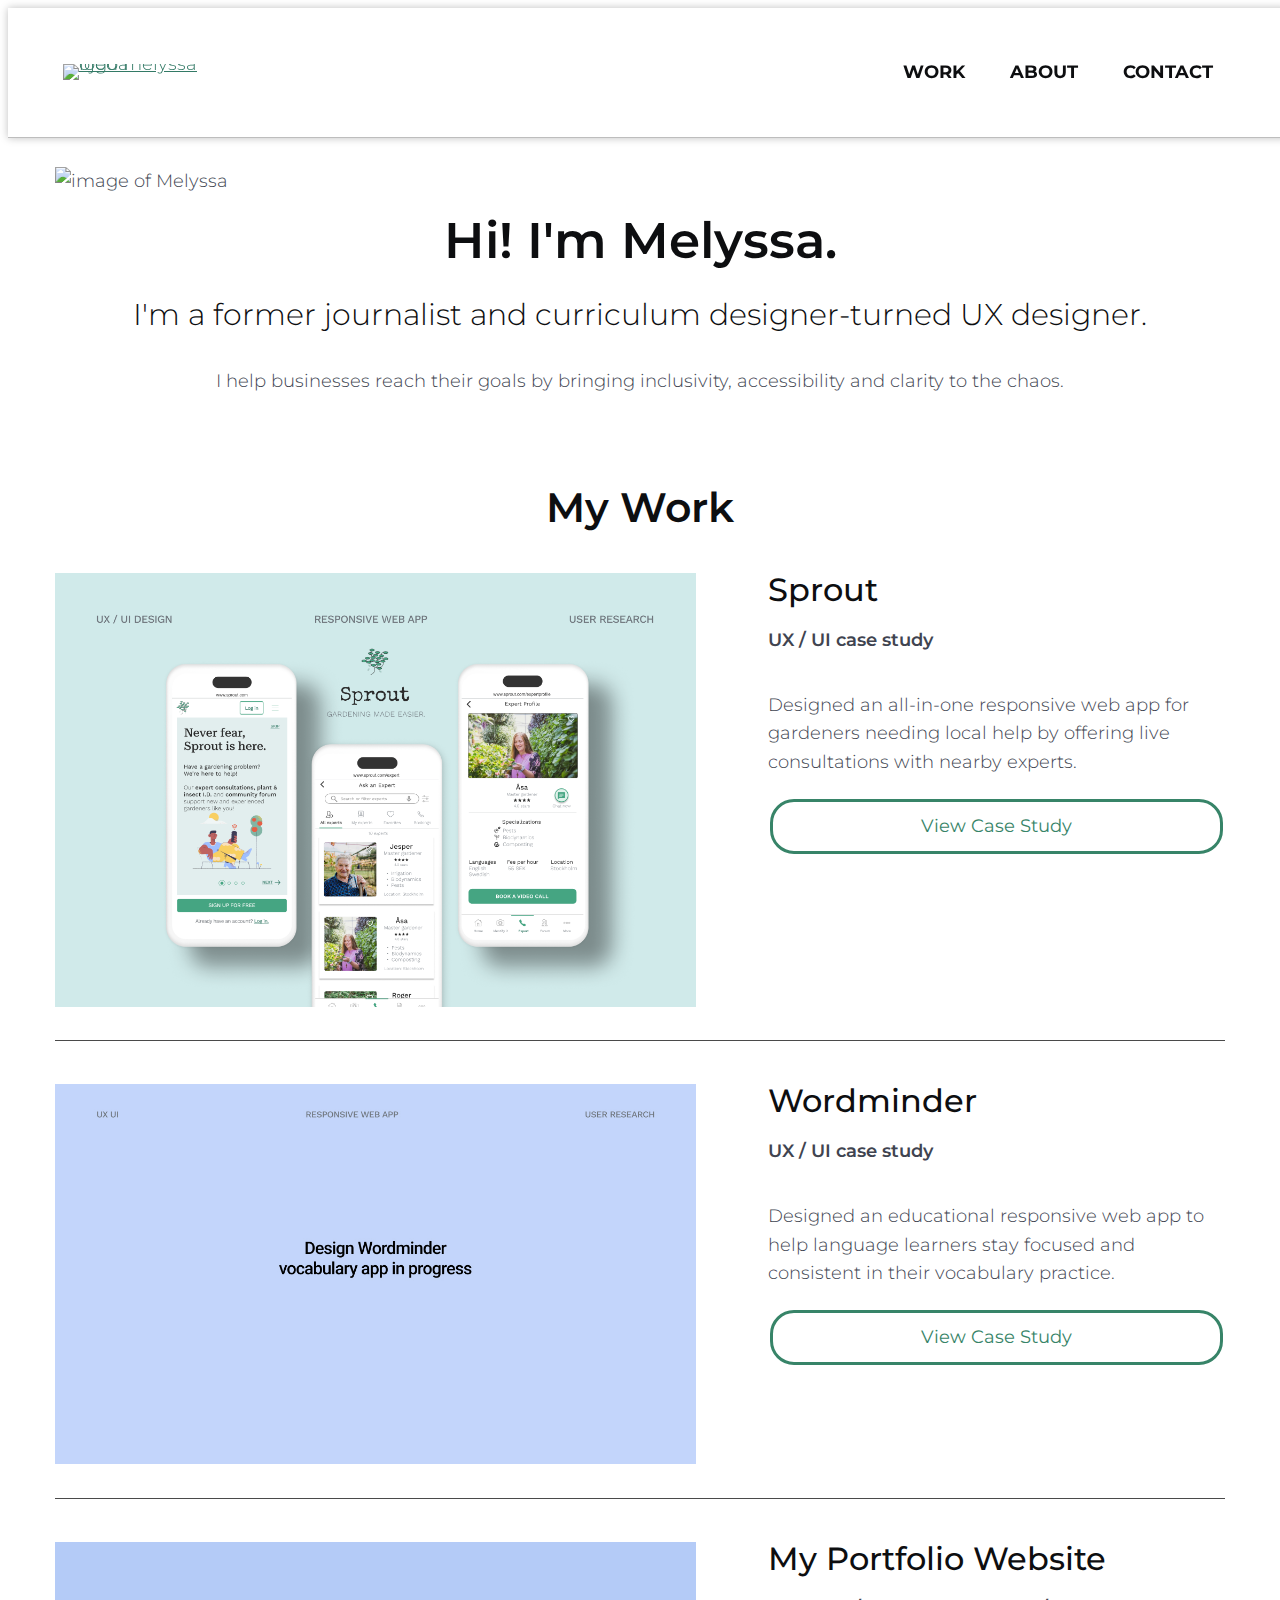
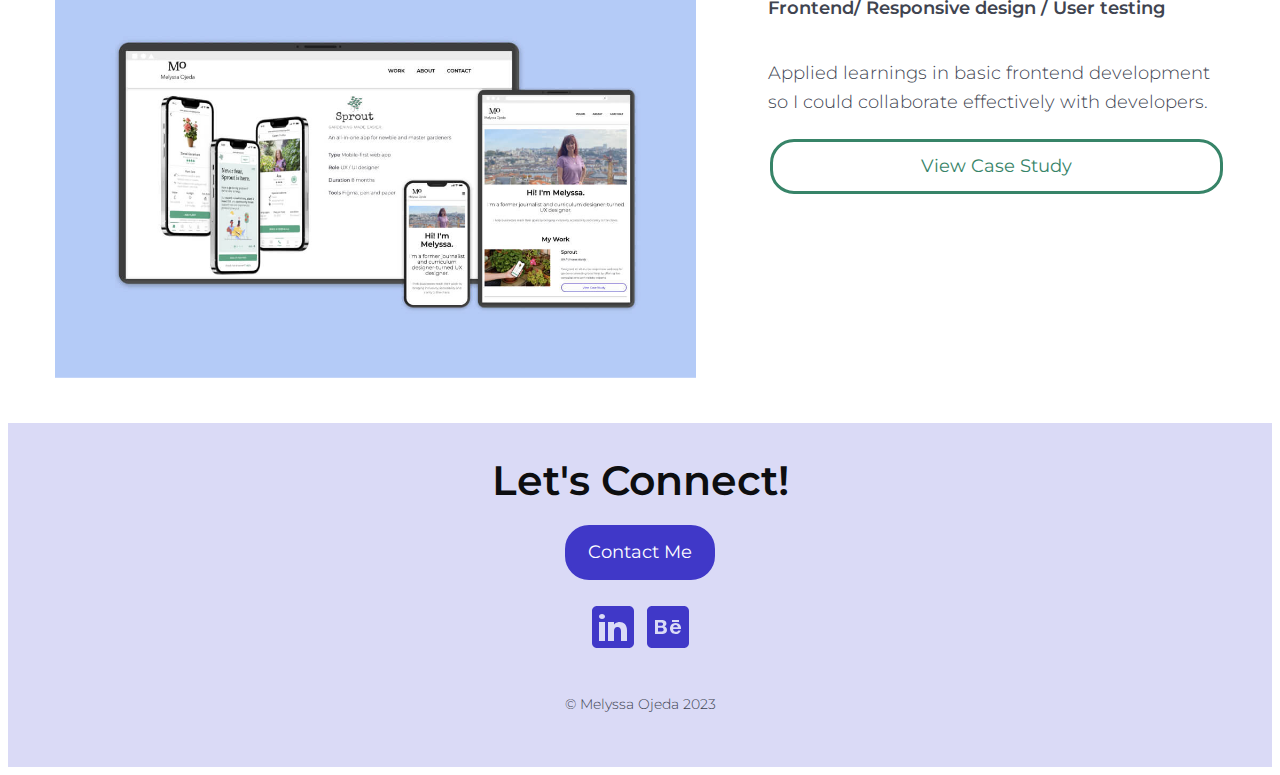
==== commit dcfa31dd: "Update website" ====
--- a/index.html
+++ b/index.html
@@ -56,8 +56,8 @@
                     <div class="column col-md-6 col-lg-7 project-card__image wrapper">
                         <a target="_blank" href="sprout.html">
                         <picture class="project-card__image">
-                            <source srcset="img/sprout/sprout_cover_small.jpg" media="(max-width:767px)">
-                            <img src="img/sprout/sprout_cover_big.jpg" alt="Sprout cover image">
+                            <source srcset="img/sprout/sprout_cover_small.png" media="(max-width:767px)">
+                            <img src="img/sprout/sprout_cover_big.png" alt="Sprout cover image">
                         </picture>   
                         </a>
                     </div>
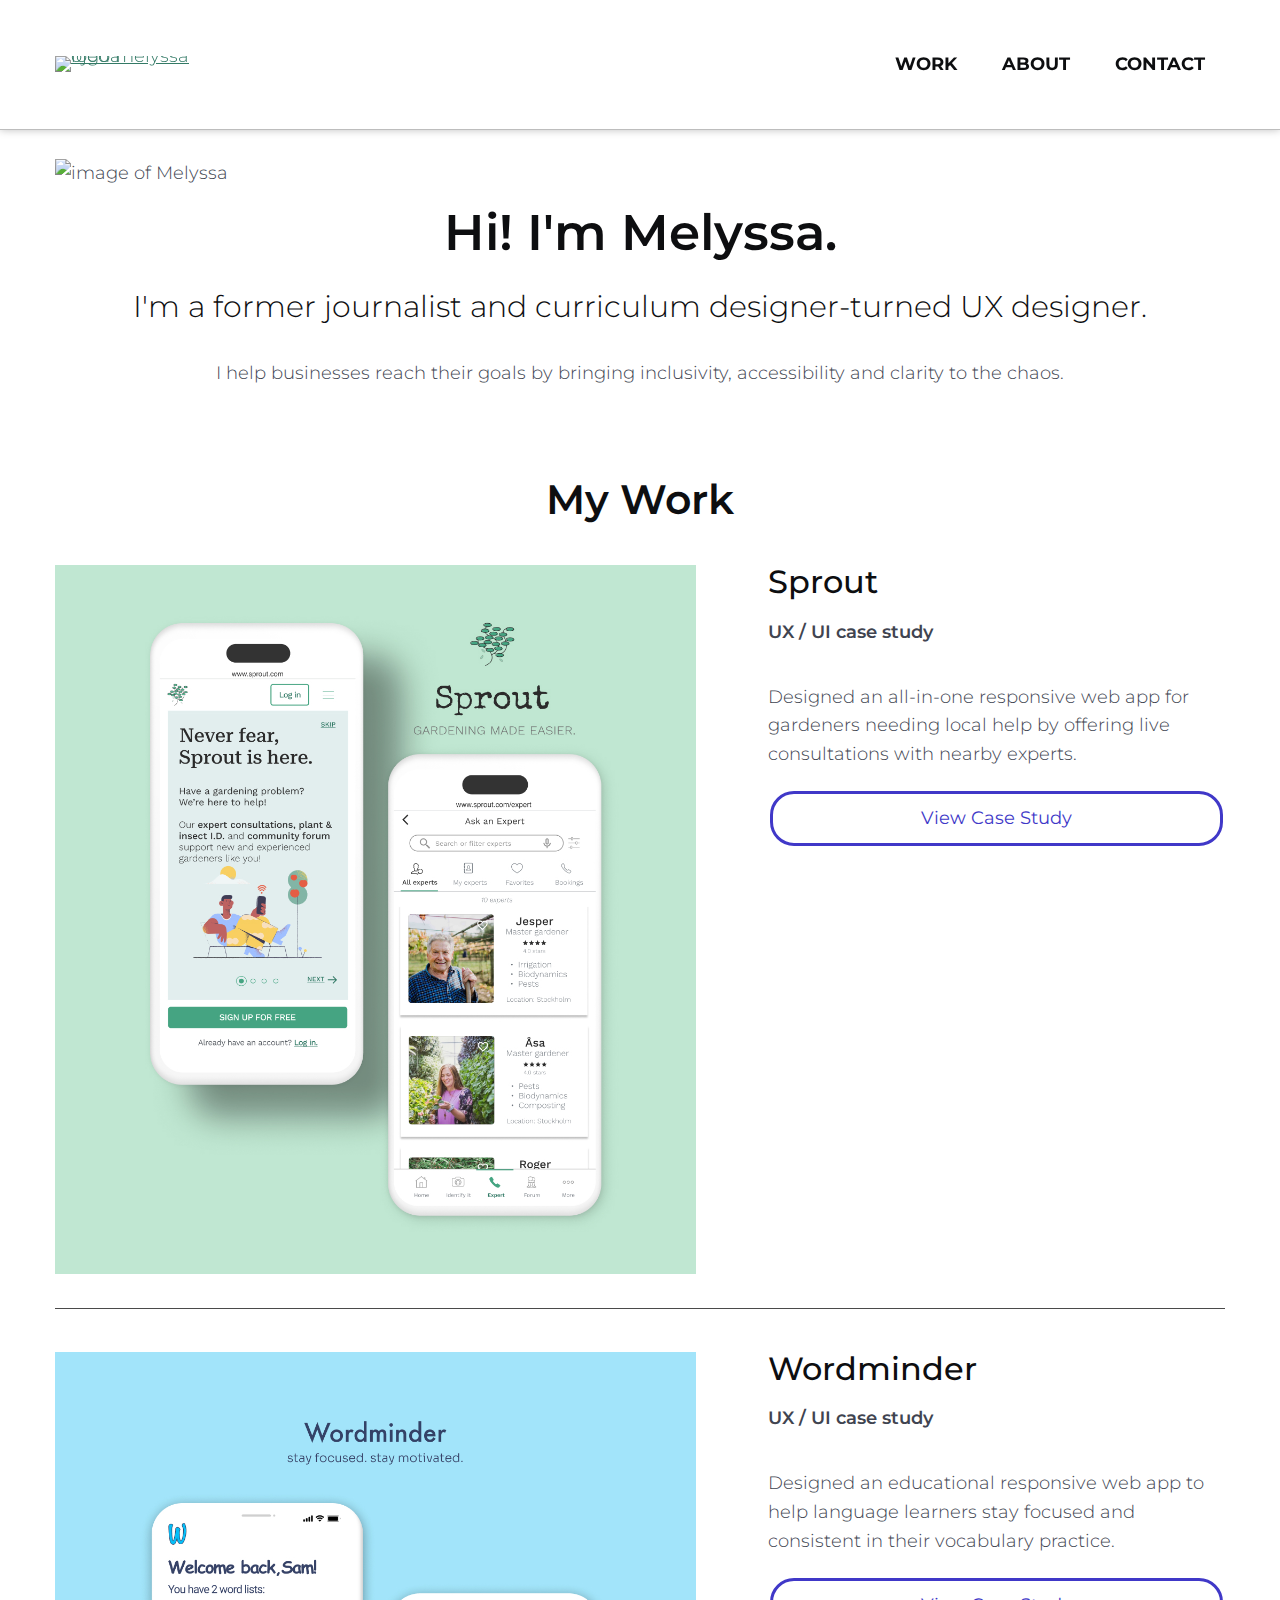
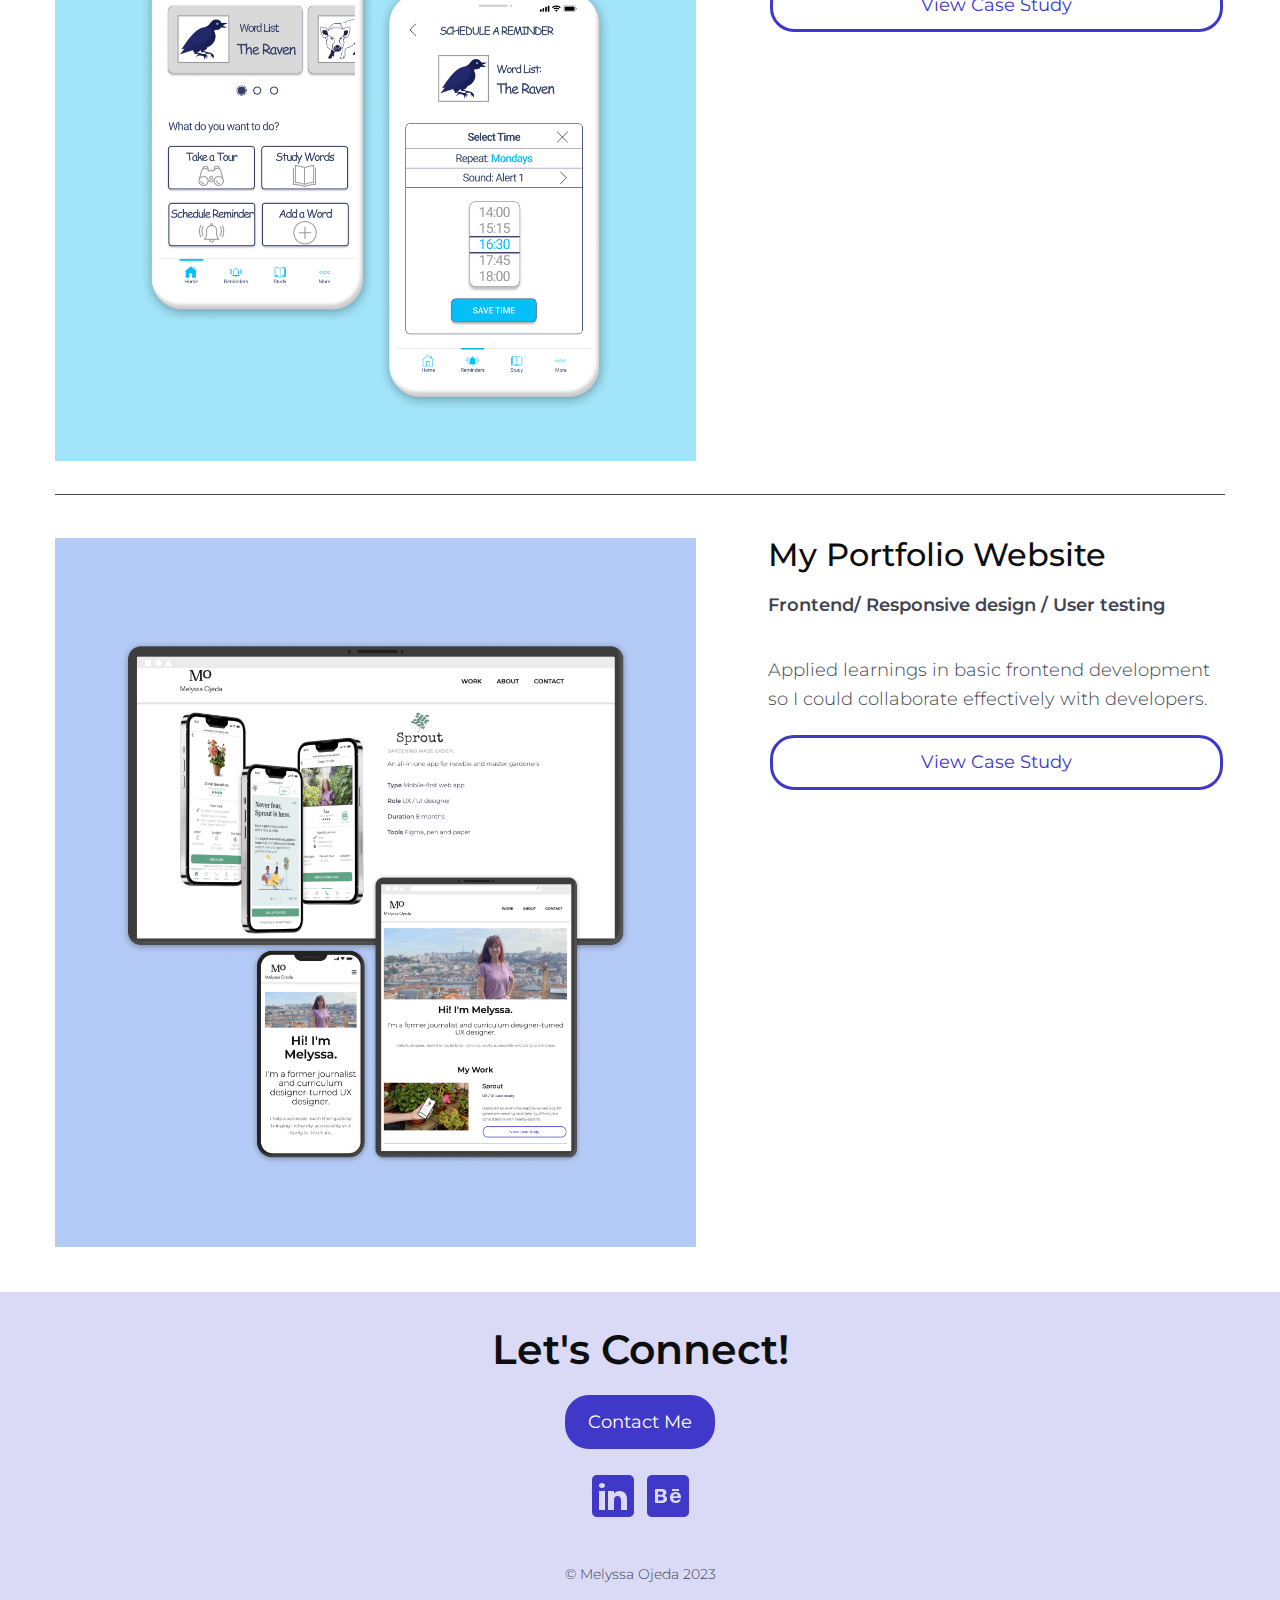
==== commit f216d282: "Update website" ====
--- a/index.html
+++ b/index.html
@@ -56,8 +56,8 @@
                     <div class="column col-md-6 col-lg-7 project-card__image wrapper">
                         <a target="_blank" href="sprout.html">
                         <picture class="project-card__image">
-                            <source srcset="img/sprout/sprout_cover_small.png" media="(max-width:767px)">
-                            <img src="img/sprout/sprout_cover_big.png" alt="Sprout cover image">
+                            <source srcset="img/sprout/sprout_cover_small.jpg" media="(max-width:767px)">
+                            <img src="img/sprout/sprout_cover_big.jpg" alt="Sprout cover image">
                         </picture>   
                         </a>
                     </div>
--- a/css/style.css
+++ b/css/style.css
@@ -55,6 +55,10 @@
   margin-top: 1em;
 }
 
+.final-images img {
+  width: 250px;
+}
+
 .project-card__subtitle {
   font-weight: 600;
 }
@@ -81,8 +85,8 @@
 .button {
   display: inline-block;
   background-color: #fff;
-  color: #378468;
-  border: 3px solid #378468;
+  color: #4038c8;
+  border: 3px solid #4038c8;
   text-align: center;
   cursor: pointer;
   border-radius: 24px;
@@ -95,25 +99,25 @@
 
 .button:visited {
   background-color: #fff;
-  color: #378468;
+  color: #4038c8;
   text-decoration: none;
 }
 
 .button:hover {
-  background-color: #378468;
+  background-color: #4038c8;
   color: #fff;
   text-decoration: none;
   opacity: 0.8;
 }
 
 .button:focus {
-  background-color: #378468;
+  background-color: #4038c8;
   color: #fff;
   text-decoration: none;
 }
 
 .button:active {
-  background-color: #378468;
+  background-color: #4038c8;
   color: #fff;
   text-decoration: none;
 }
@@ -204,6 +208,7 @@
 
 .testing-images img {
   border: 1px solid #c9c9c9;
+  width: 250px;
 }
 
 .style-guide img {
@@ -247,6 +252,7 @@
   -moz-box-shadow: 0 0 8px rgba(0, 0, 0, 0.25);
   position: fixed;
   width: 100%;
+  z-index: 999;
 }
 
 .container,
@@ -313,14 +319,15 @@
   display: none;
 }
 
-.navtoggle .navtoggle.responsive {
+.navtoggle,
+.navtoggle.responsive {
   position: relative;
 }
 
 .navtoggle li .icon {
   position: absolute;
   right: 0;
-  top: 0 px;
+  top: 0;
   padding-right: 0;
   font-size: 20px;
 }
@@ -408,6 +415,12 @@
 
 .cloud-back {
   animation: 34s cloud-move-reverse infinite alternate linear;
+}
+
+.process-wrapper_links {
+  display: flex;
+  flex-direction: column;
+  row-gap: 1em;
 }
 
 /* Media queries */
@@ -458,20 +471,20 @@
 
   ul.brackets a::before {
     content: '(';
-    left: 0 px;
+    left: 0;
     transform: translateX(10px);
   }
 
   ul.brackets a::after {
     content: ')';
-    right: 0 px;
+    right: 0;
     transform: translateX(-10px);
   }
 
   ul.brackets li:hover a::before,
   ul.brackets li:hover a::after {
     opacity: 1;
-    transform: translateX(0 px);
+    transform: translateX(0);
   }
 
   .col-md-6 {
